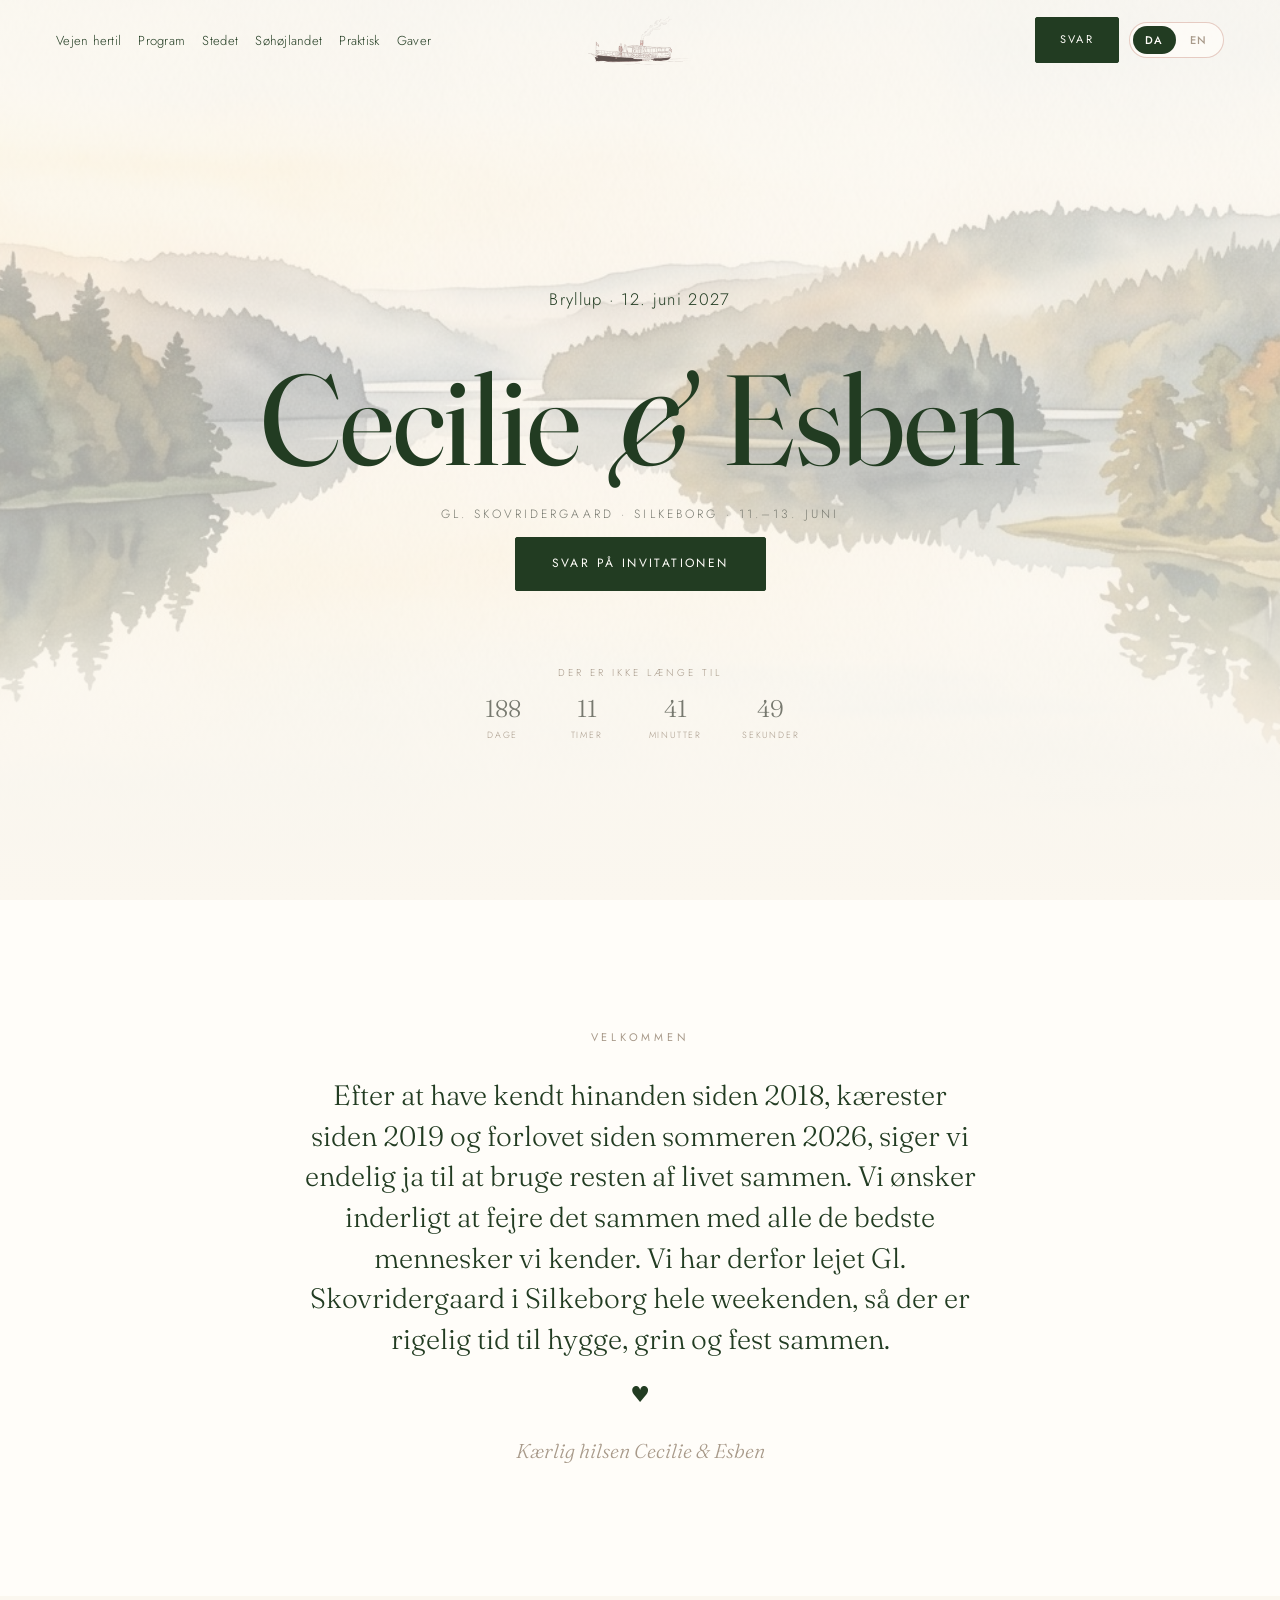
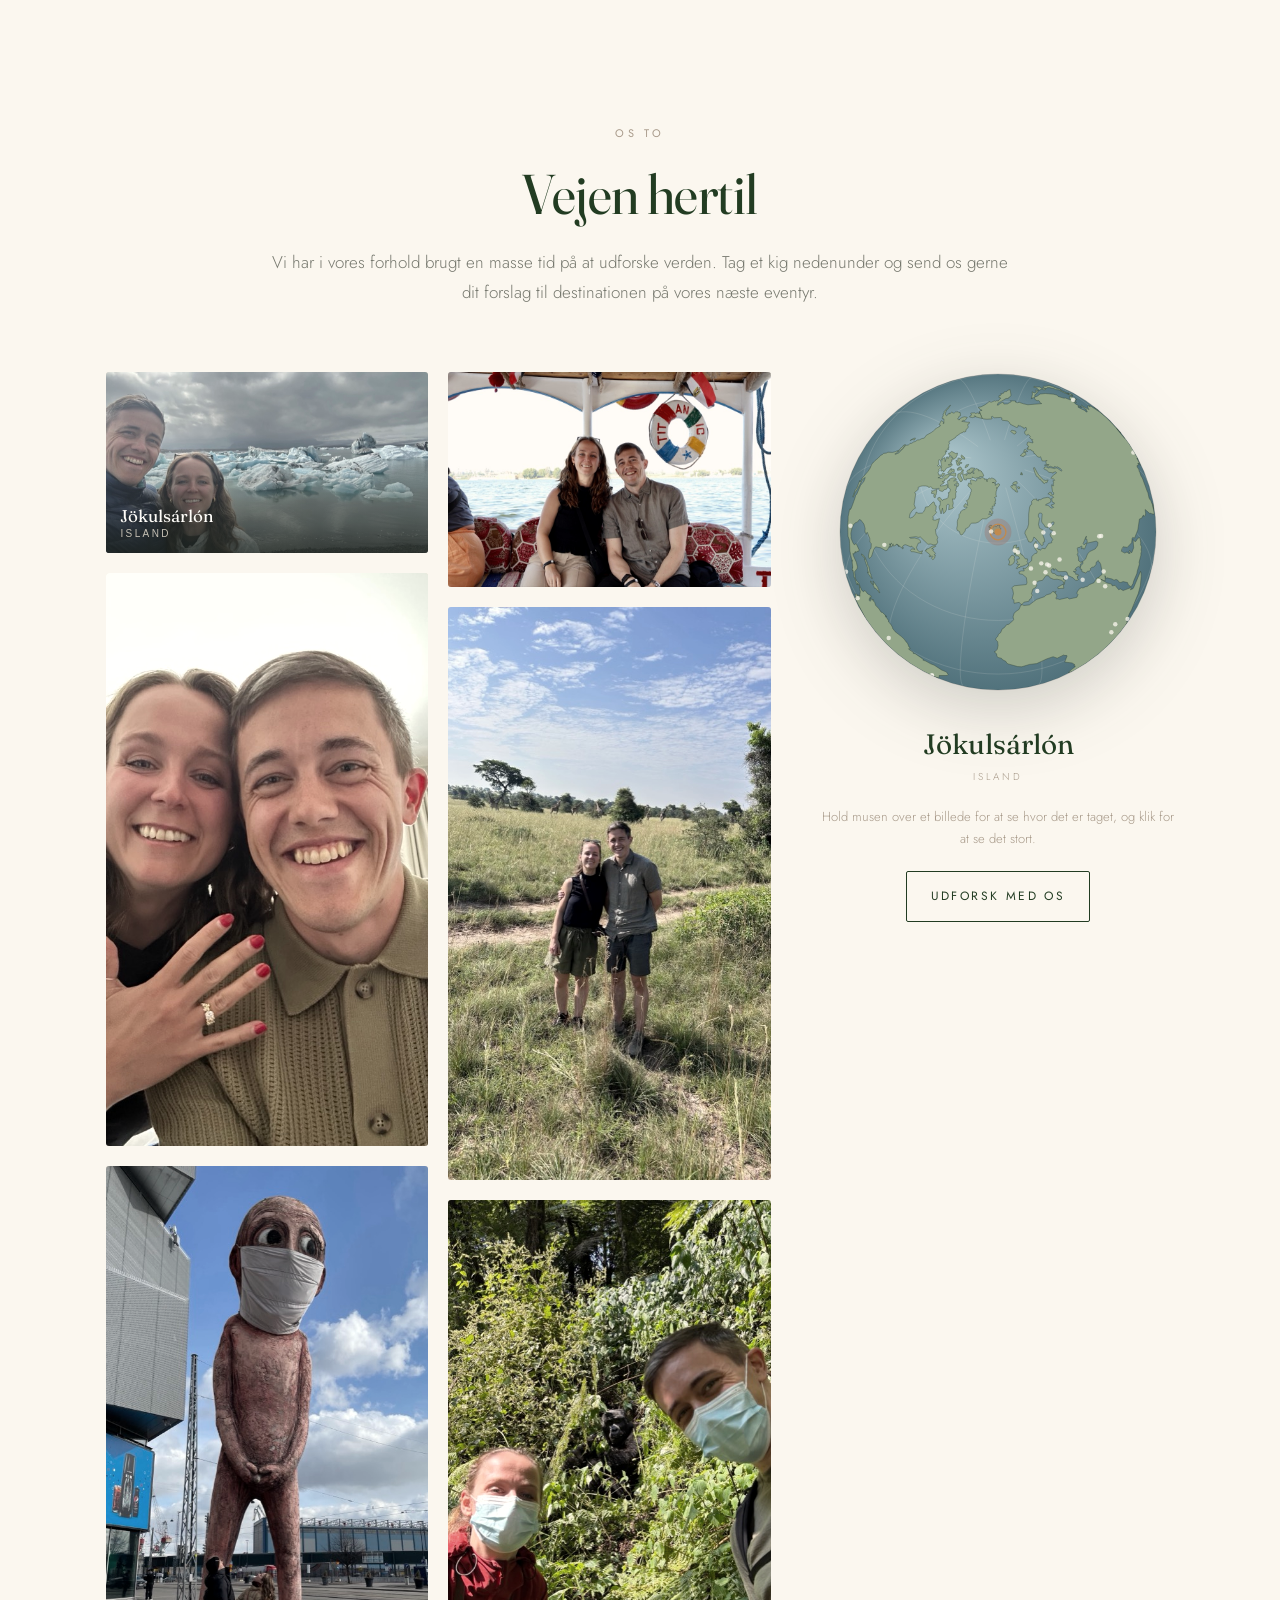
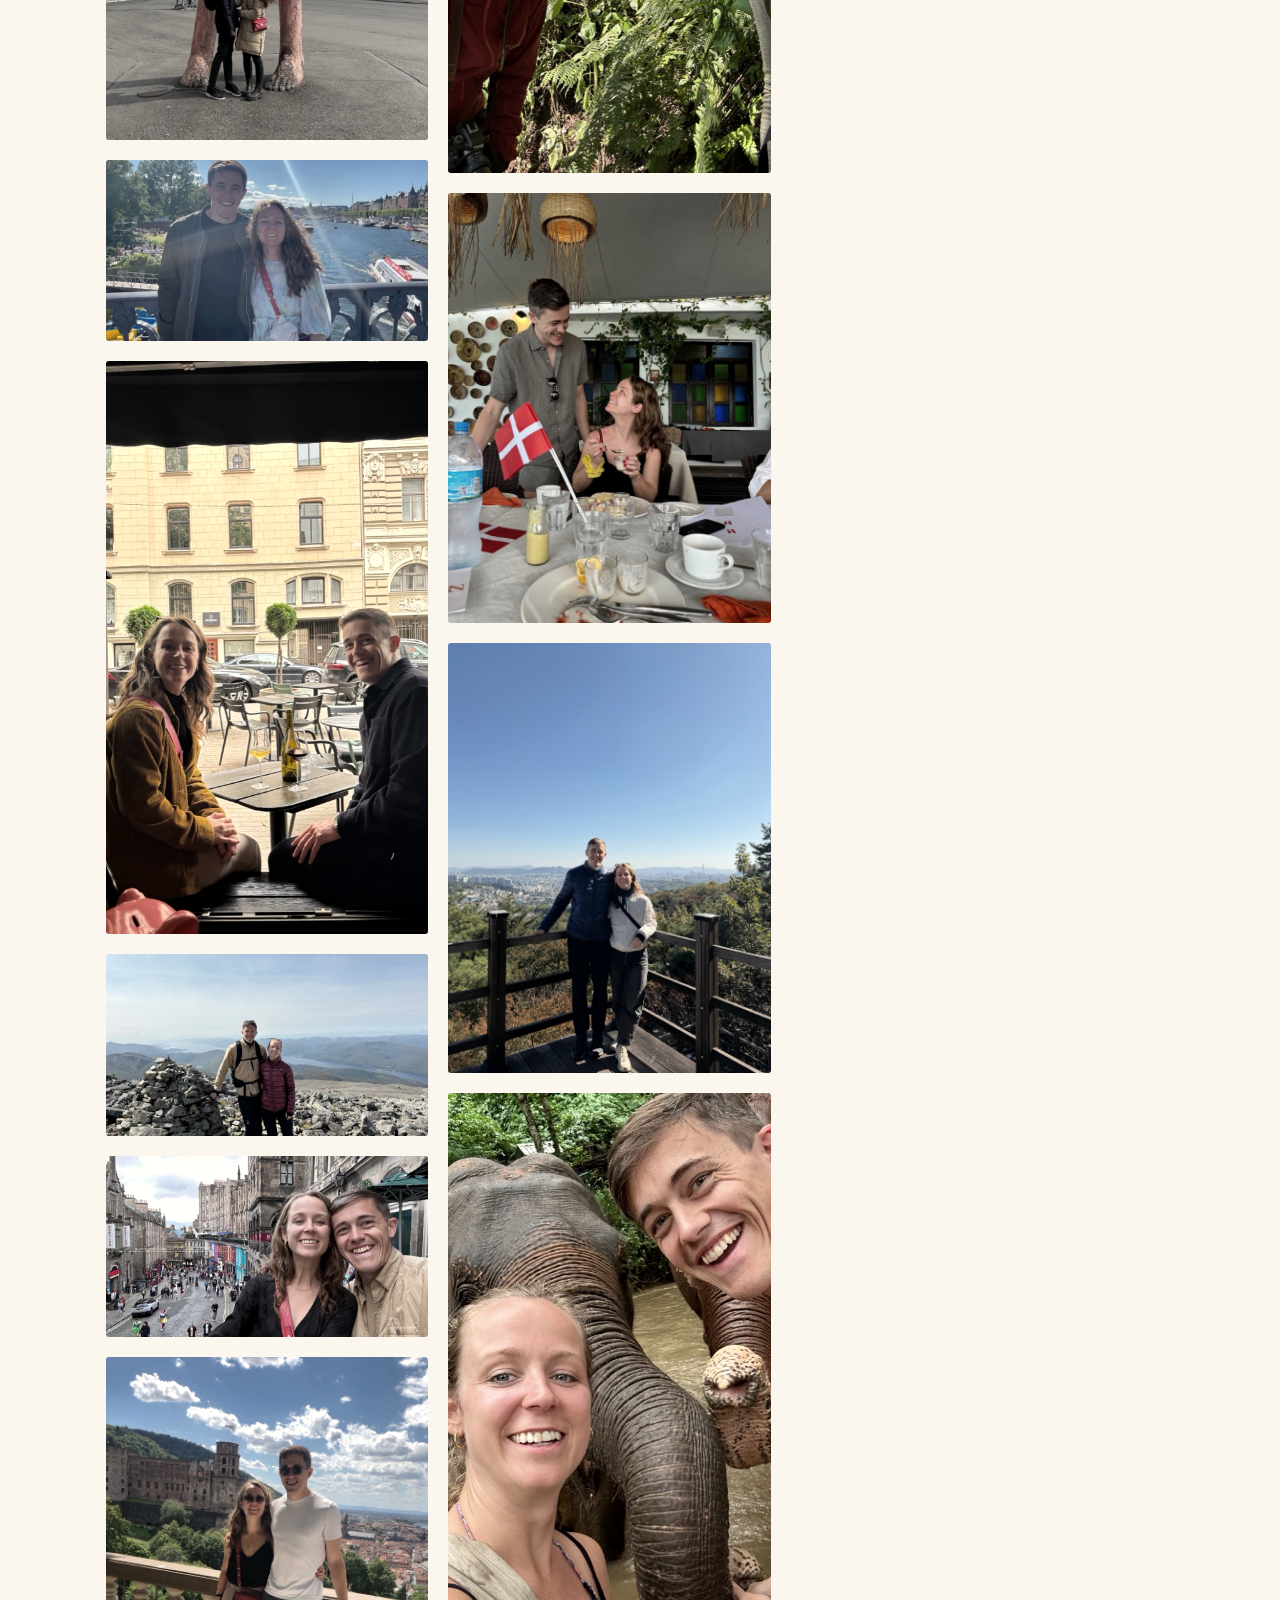
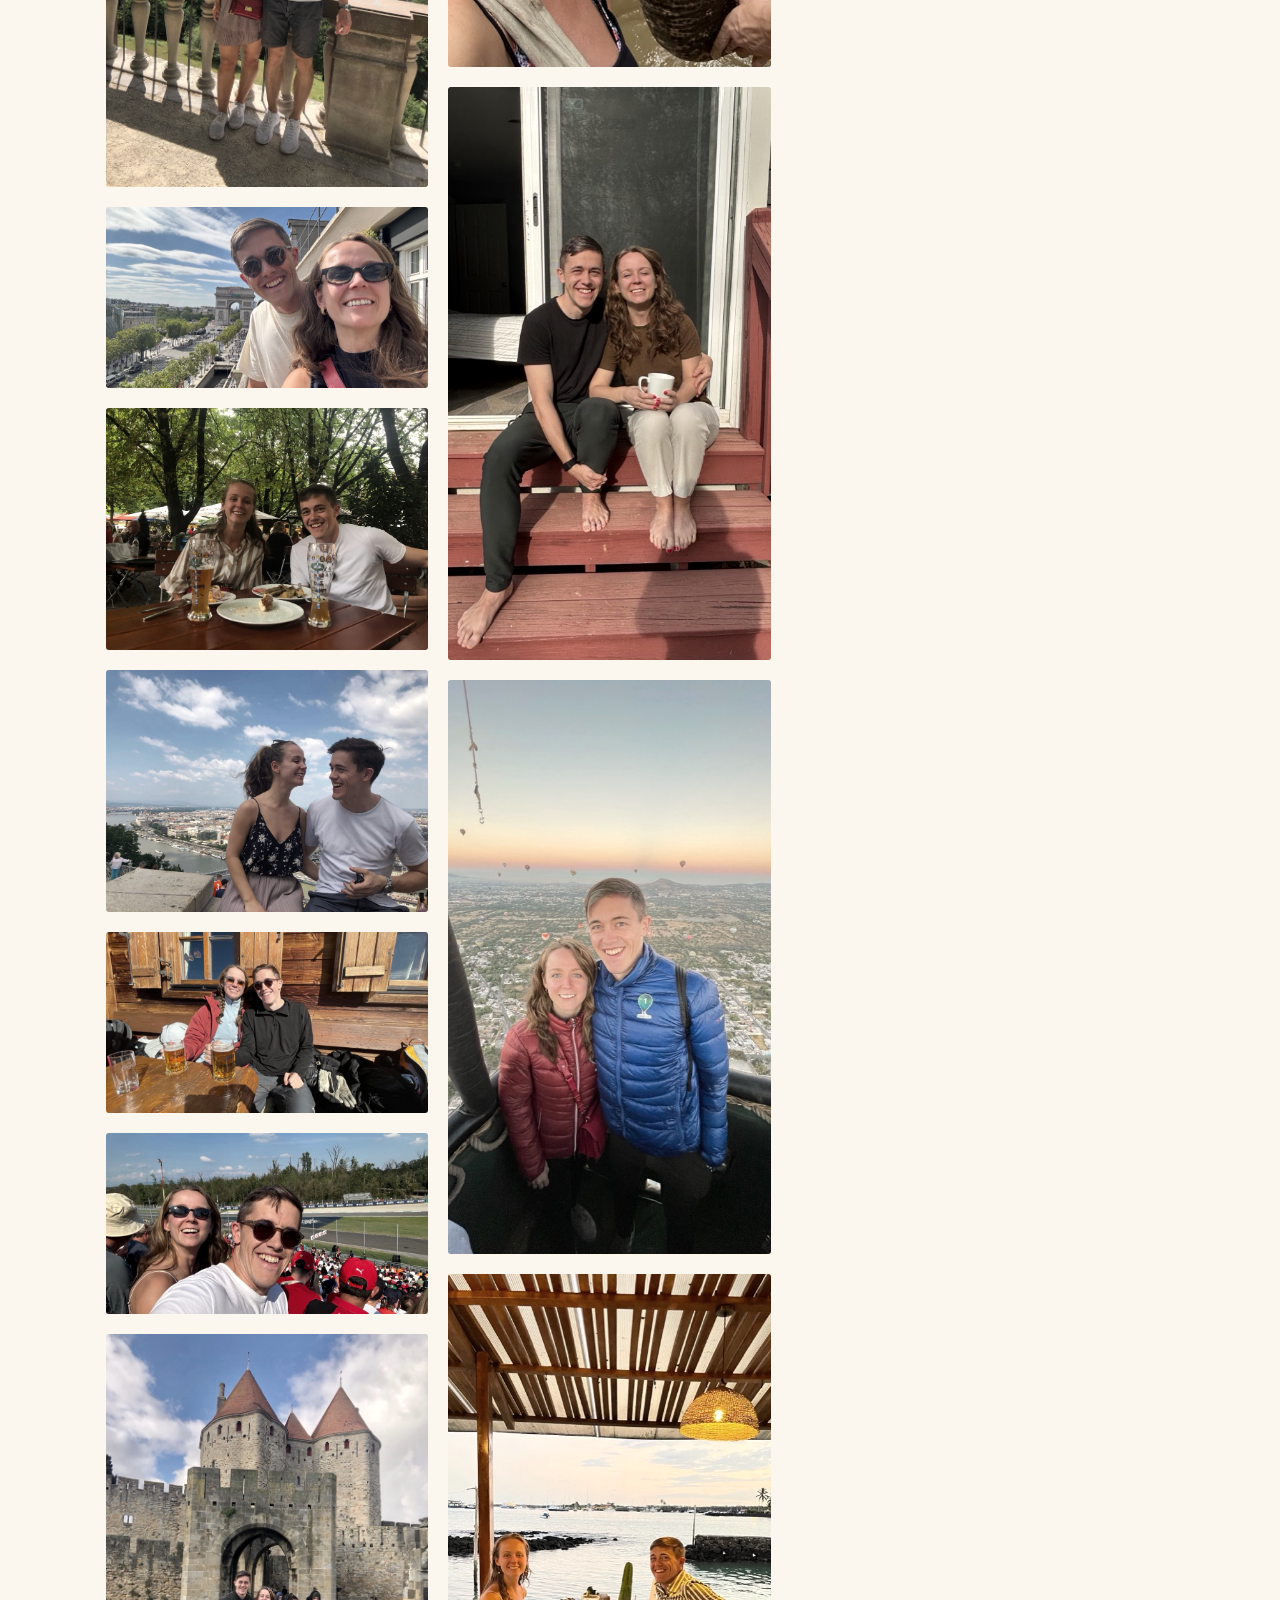
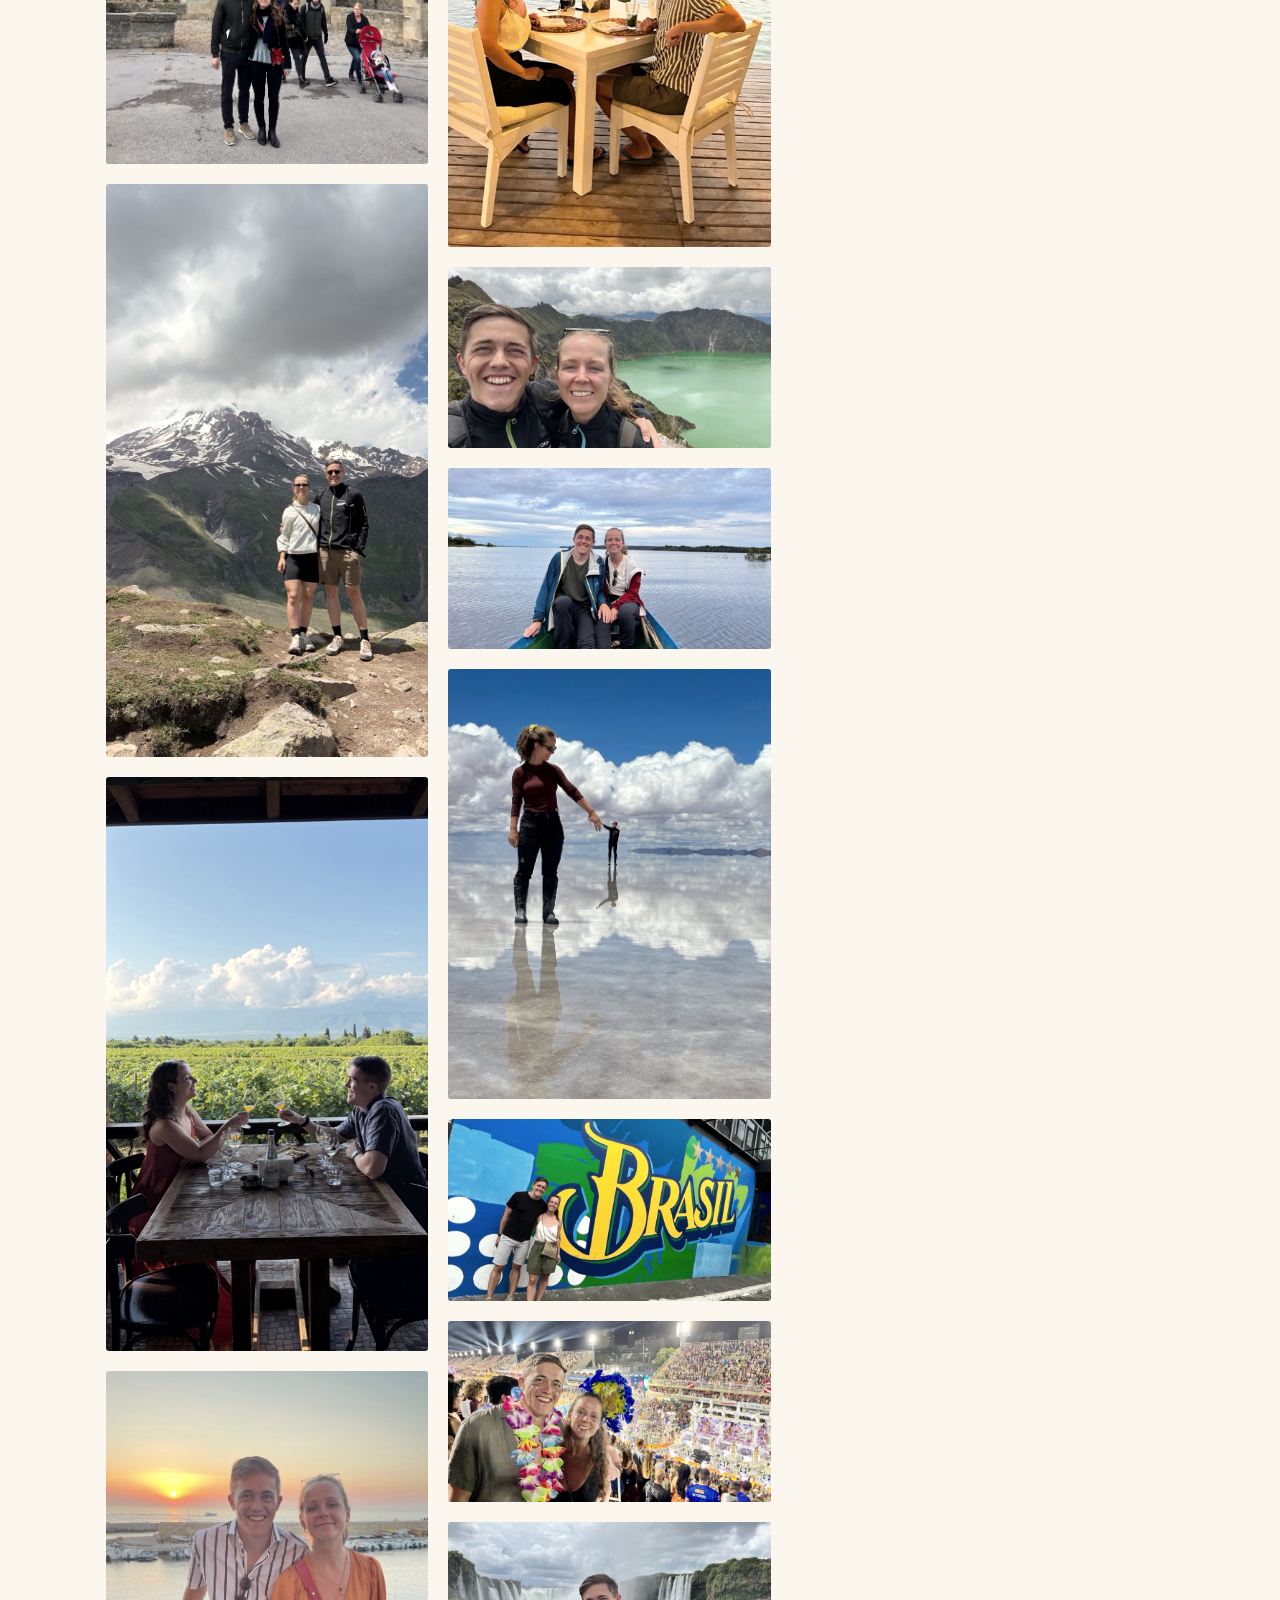
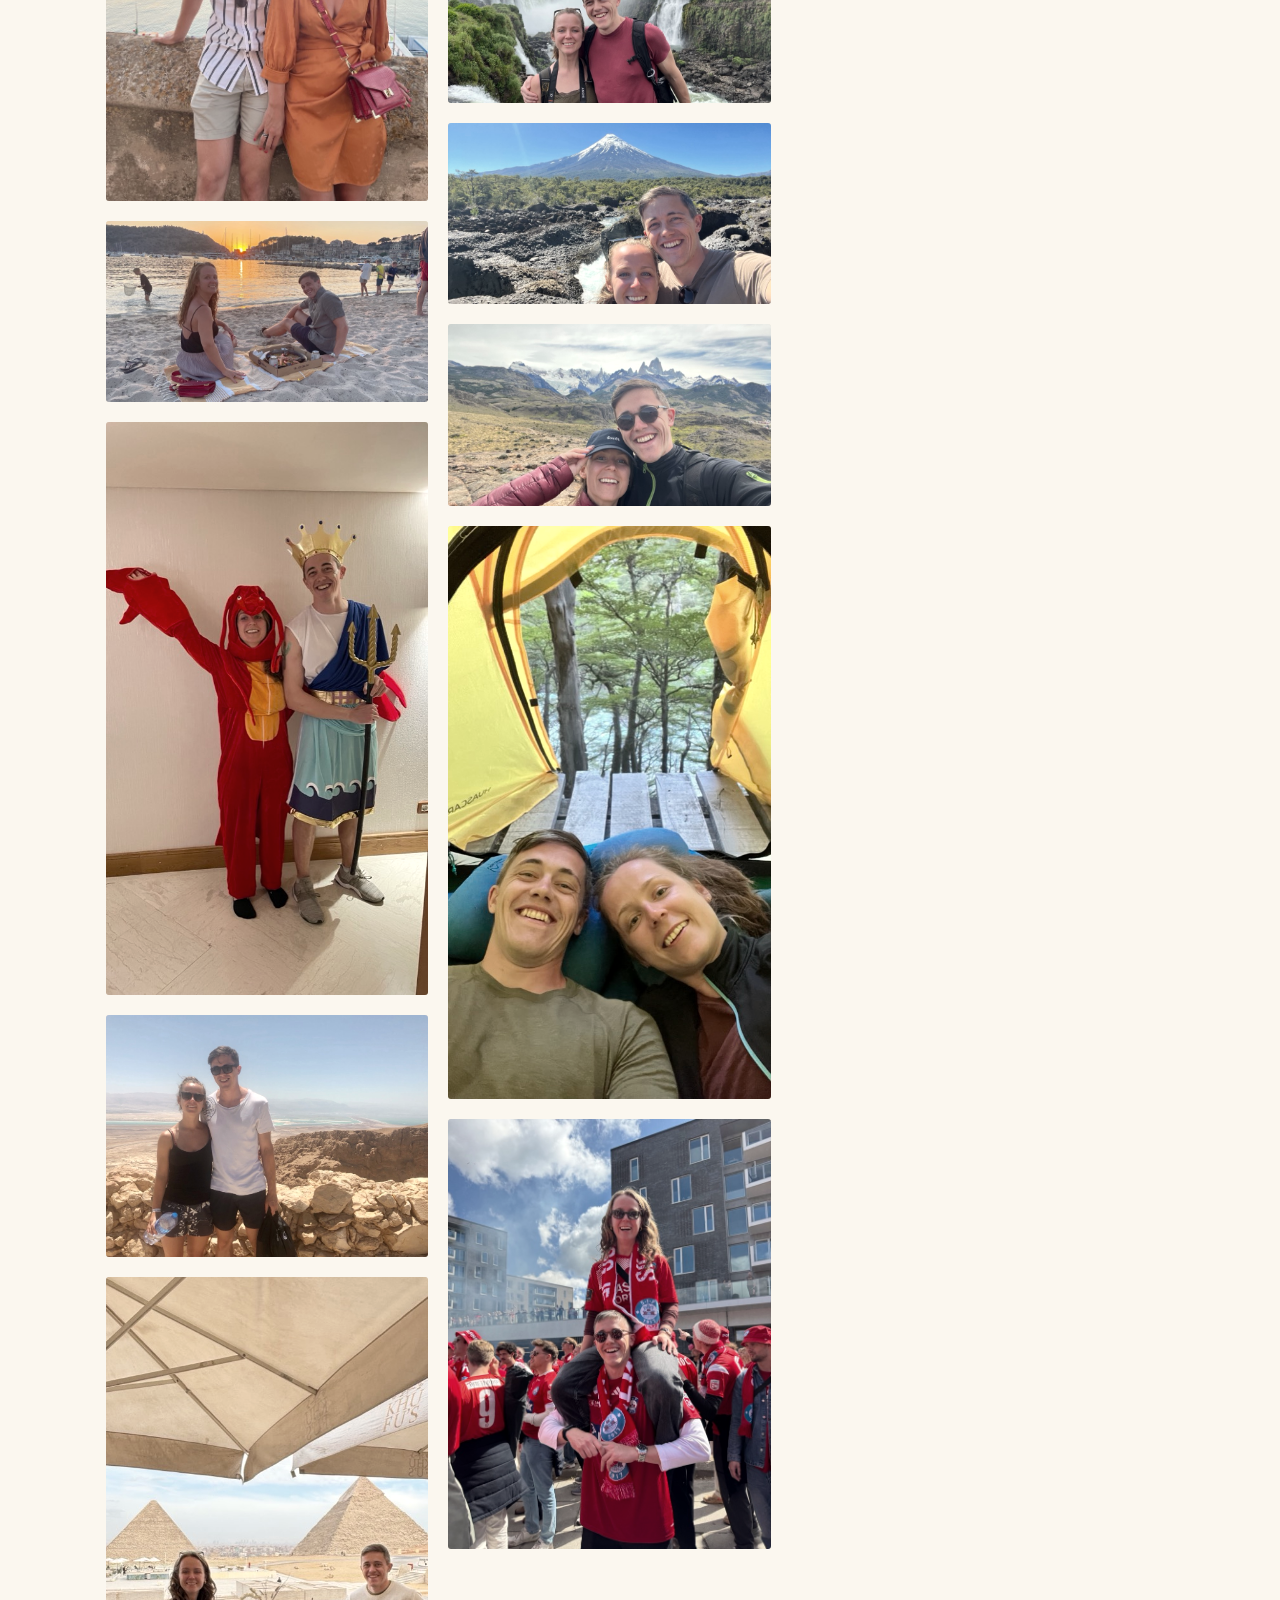
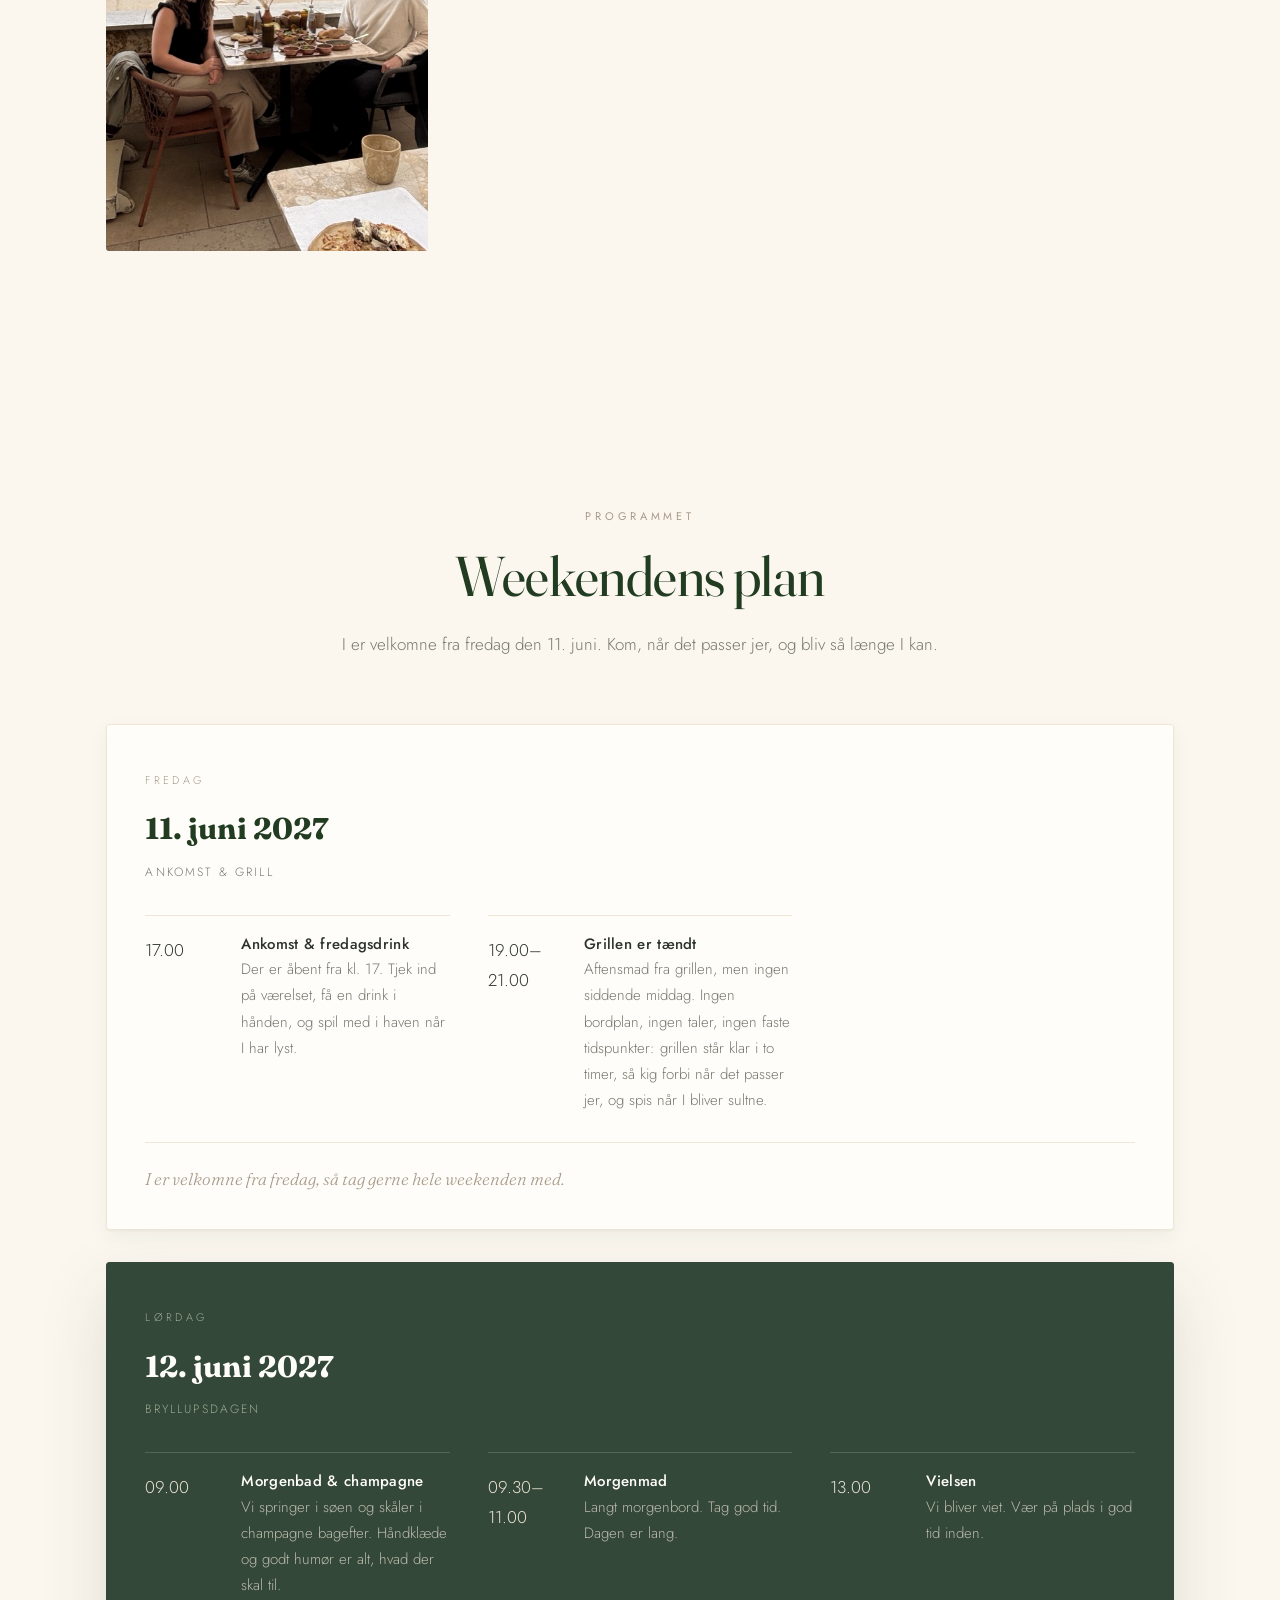
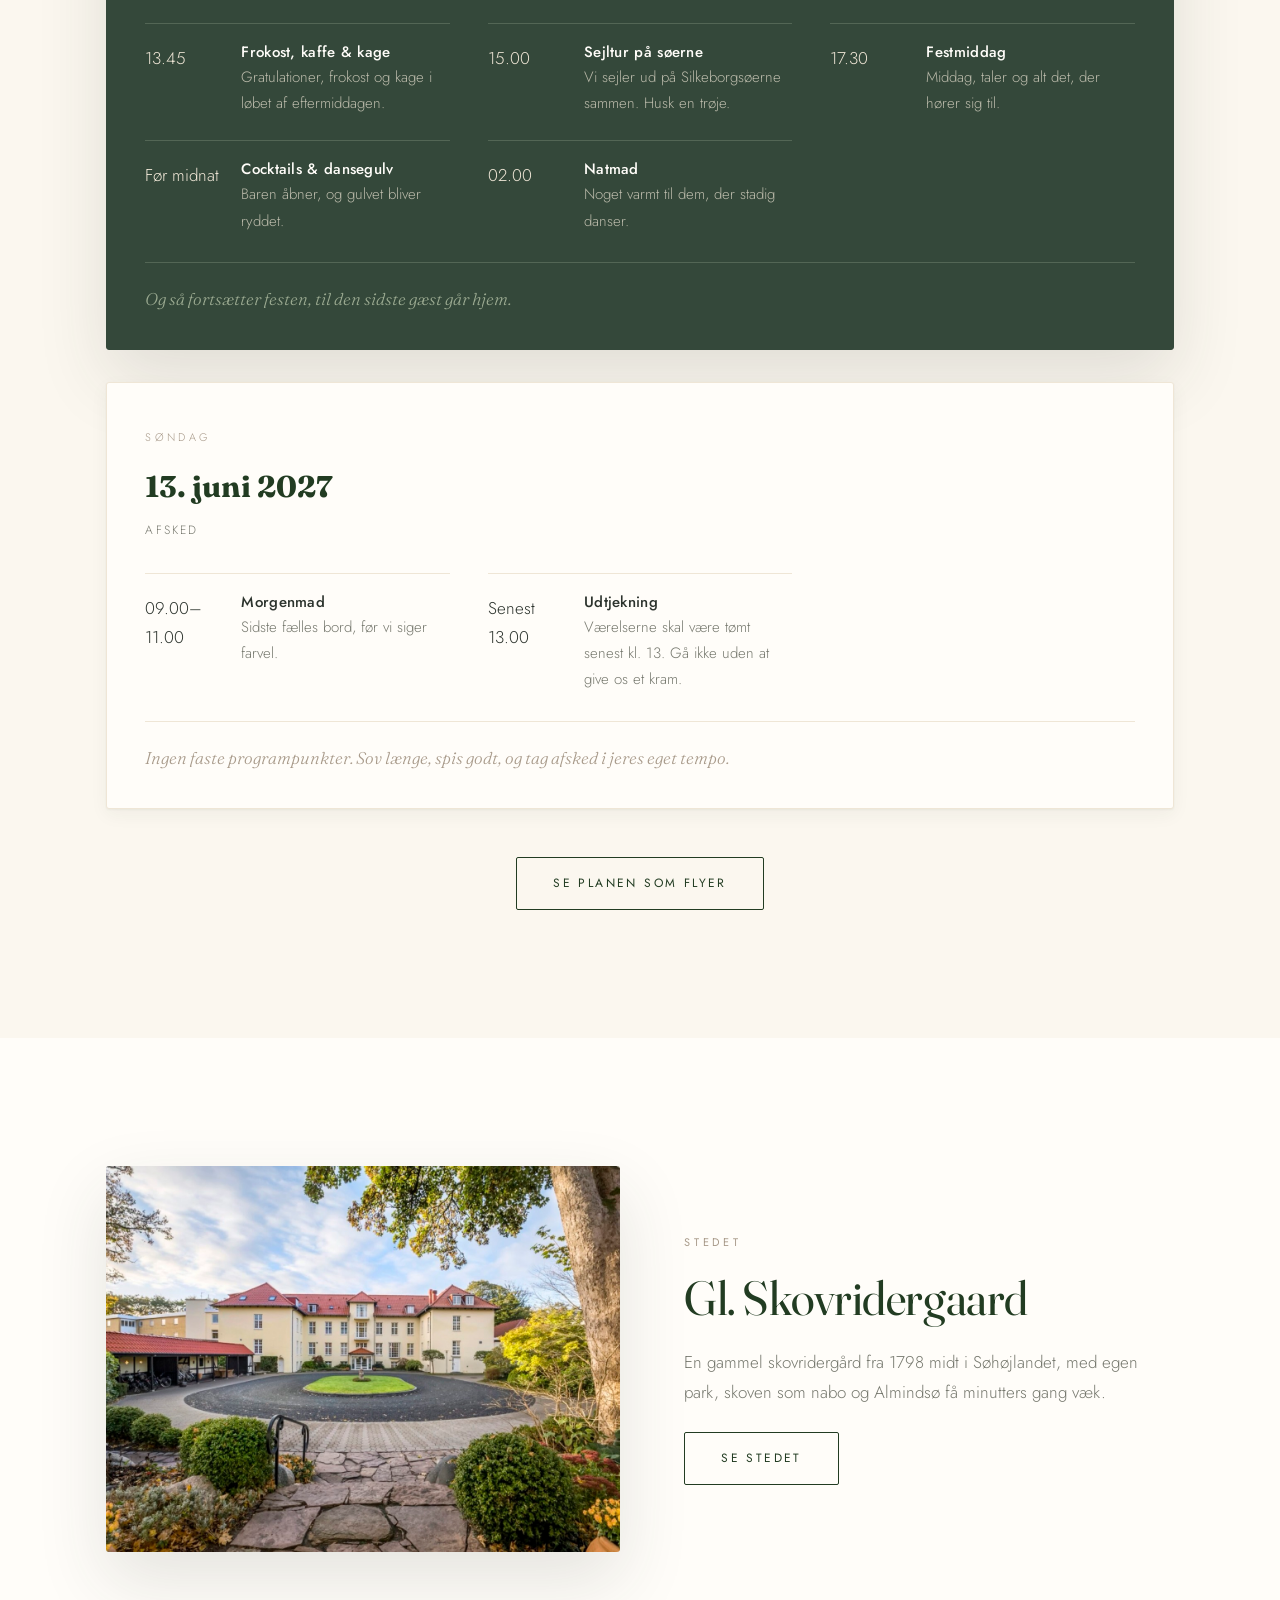
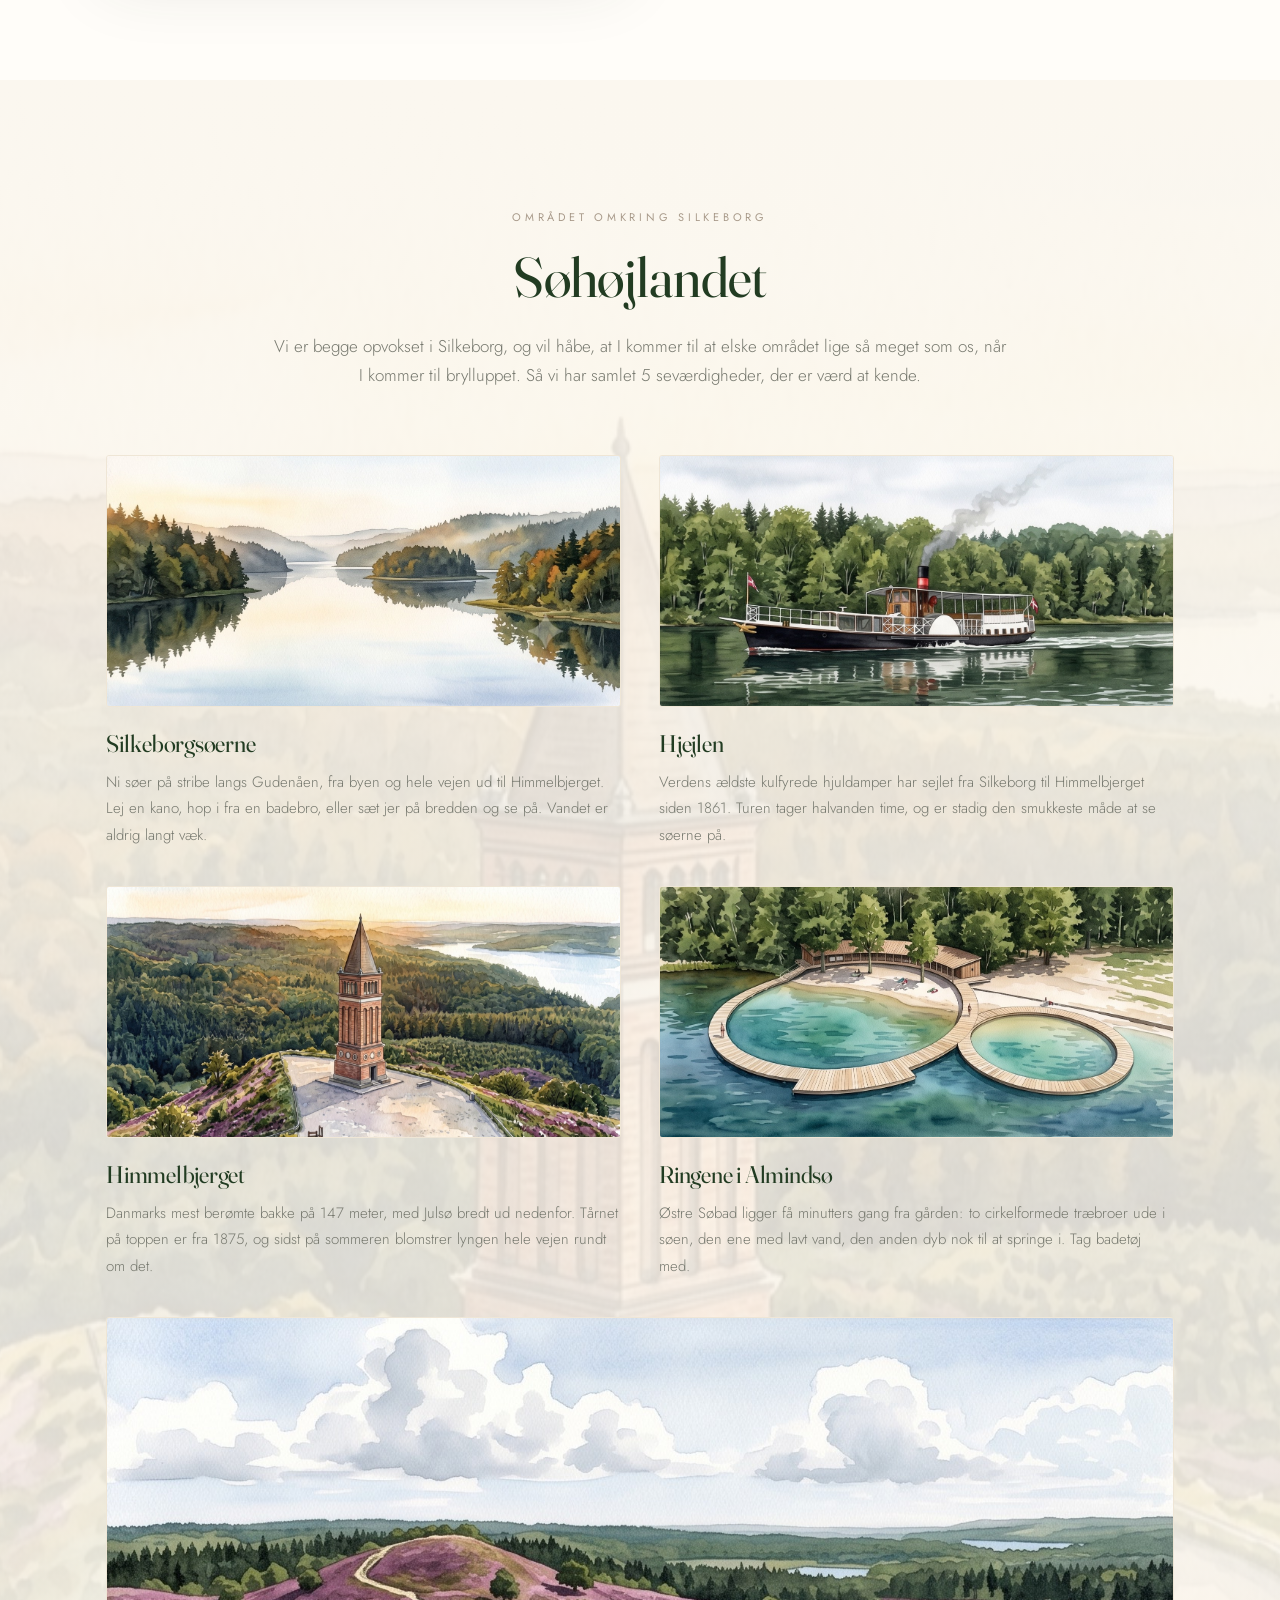
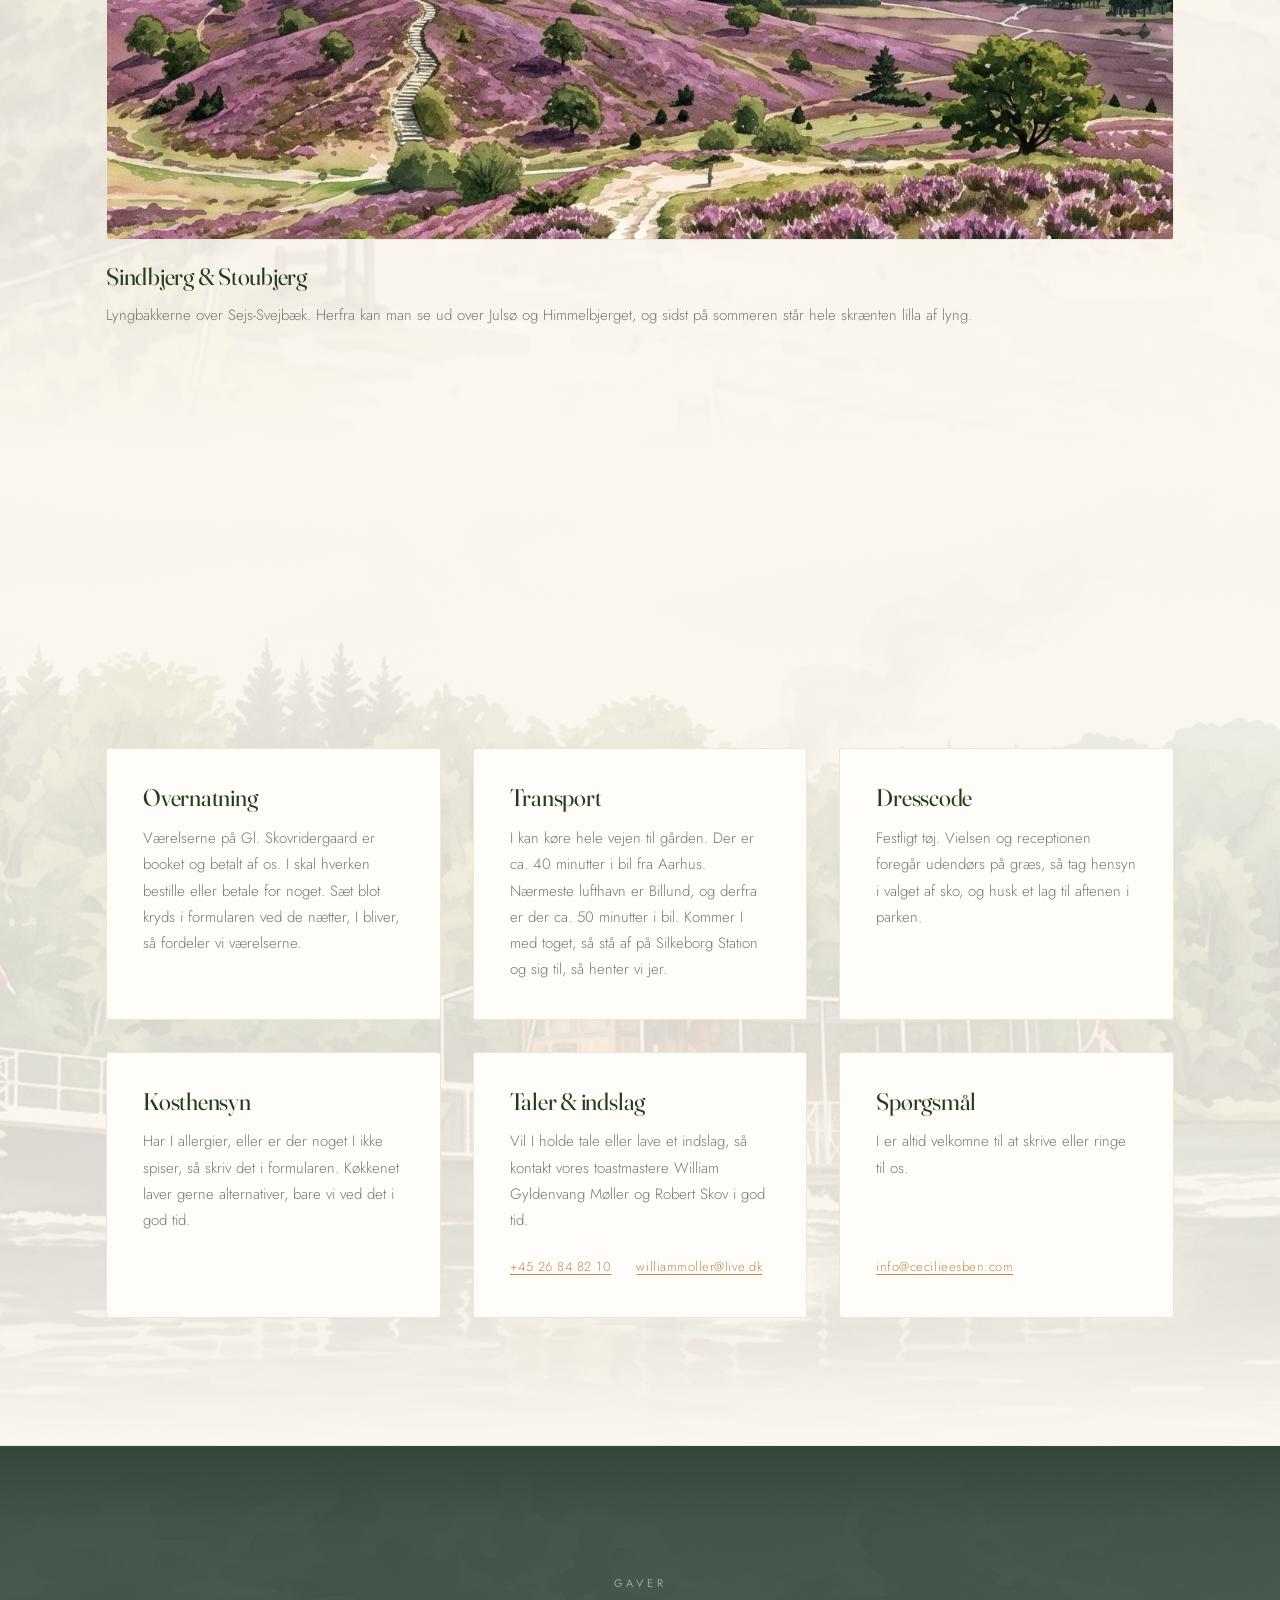
==== index.html @ cb3dcedf "Add RSVP and inbound mail, 28 more places, hunter green, copy updates The RSVP form now posts to a V" ====
<!DOCTYPE html>
<html lang="da">
  <head>
    <meta charset="utf-8" />
    <meta name="viewport" content="width=device-width, initial-scale=1" />
    <title>Cecilie &amp; Esben · 12. juni 2027</title>
    <meta name="description" content="" />
    <meta name="theme-color" content="#fbf7ef" />
    <link rel="icon" href="assets/img/monogram.svg" type="image/svg+xml" />

    <link rel="preconnect" href="https://fonts.googleapis.com" />
    <link rel="preconnect" href="https://fonts.gstatic.com" crossorigin />
    <link
      href="https://fonts.googleapis.com/css2?family=Fraunces:ital,opsz,wght@0,9..144,300..600;1,9..144,300..600&family=Jost:ital,wght@0,300;0,400;0,500;1,300&display=swap"
      rel="stylesheet"
    />
    <link rel="stylesheet" href="assets/css/style.css" />
  </head>

  <body data-title-key="meta.title" data-description-key="meta.description">
    <a class="skip-link" href="#main" data-i18n="nav.home">Forsiden</a>

    <header class="header" data-header>
      <div class="header__inner">
        <nav class="header__nav" aria-label="Hovedmenu" data-i18n-attr="aria-label:nav.label">
          <button
            class="nav-toggle"
            type="button"
            aria-expanded="false"
            aria-controls="nav-menu"
            aria-label="Åbn menu"
            data-i18n-attr="aria-label:nav.toggle"
            data-nav-toggle
          >
            <span></span>
          </button>
          <ul class="nav__list" id="nav-menu" data-nav-menu>
            <li><a href="#rejsen" data-i18n="nav.us">Vejen hertil</a></li>
            <li><a href="#program" data-i18n="nav.program">Program</a></li>
            <li><a href="#stedet" data-i18n="nav.venue">Stedet</a></li>
            <li><a href="#omkring" data-i18n="nav.around">Søhøjlandet</a></li>
            <li><a href="#praktisk" data-i18n="nav.practical">Praktisk</a></li>
            <li><a href="#gaver" data-i18n="nav.gifts">Gaver</a></li>
          </ul>
        </nav>

        <a class="monogram" href="index.html" aria-label="Cecilie &amp; Esben">
          <span class="mark mark--boat" aria-hidden="true"></span>
        </a>

        <div class="header__actions">
          <a class="btn header__rsvp" href="#svar" data-i18n="nav.rsvp">Svar</a>
          <div class="lang" role="group" aria-label="Skift sprog" data-i18n-attr="aria-label:lang.label">
            <button
              class="lang__btn"
              type="button"
              data-lang-btn="da"
              aria-pressed="true"
              title="Dansk"
              data-i18n-attr="title:lang.da"
            >
              DA
            </button>
            <button
              class="lang__btn"
              type="button"
              data-lang-btn="en"
              aria-pressed="false"
              title="Engelsk"
              data-i18n-attr="title:lang.en"
            >
              EN
            </button>
          </div>
        </div>
      </div>
    </header>

    <main id="main">
      <!-- Hero: the lakes watercolour washes the whole top of the page, so it
           is a CSS background here rather than an image in the flow. -->
      <section class="hero">
        <div class="hero__inner">
          <p class="hero__dateline" data-i18n="hero.dateline">Bryllup · 12. juni 2027</p>
          <h1 class="hero__names">
            Cecilie <span class="hero__amp">&amp;</span> Esben
          </h1>
          <p class="hero__venue" data-i18n="hero.venue">
            Gl. Skovridergaard · Silkeborg · 11.–13. juni
          </p>
          <p class="hero__cta">
            <a class="btn" href="#svar" data-i18n="hero.cta">Svar på invitationen</a>
          </p>

          <!-- Quietly under the call to action, not a section of its own. -->
          <div class="countdown" data-countdown aria-live="off">
            <p class="countdown__title" data-i18n="countdown.title">Der er ikke længe til</p>
            <div class="countdown__grid" data-countdown-grid>
              <div class="countdown__unit">
                <span class="countdown__value" data-countdown-value="days">00</span>
                <span class="countdown__label" data-i18n="countdown.days">dage</span>
              </div>
              <div class="countdown__unit">
                <span class="countdown__value" data-countdown-value="hours">00</span>
                <span class="countdown__label" data-i18n="countdown.hours">timer</span>
              </div>
              <div class="countdown__unit">
                <span class="countdown__value" data-countdown-value="minutes">00</span>
                <span class="countdown__label" data-i18n="countdown.minutes">minutter</span>
              </div>
              <div class="countdown__unit">
                <span class="countdown__value" data-countdown-value="seconds">00</span>
                <span class="countdown__label" data-i18n="countdown.seconds">sekunder</span>
              </div>
            </div>
            <p class="countdown__message" data-countdown-message hidden></p>
          </div>
        </div>
      </section>

      <!-- Statement -->
      <section class="section section--paper">
        <div class="wrap wrap--narrow statement" data-reveal>
          <span class="eyebrow" data-i18n="welcome.eyebrow">Velkommen</span>
          <p class="statement__body" data-i18n="welcome.body"></p>
          <!-- Closes the message. A heart, but the typographic one rather than
               the emoji, so it can be the site's green instead of emoji red. -->
          <p class="statement__heart" aria-hidden="true">&#9829;</p>
          <p class="statement__signature" data-i18n="welcome.signature"></p>
        </div>
      </section>

      <!-- The two of us -->
      <section class="section" id="rejsen">
        <div class="wrap">
          <div class="section-head" data-reveal>
            <span class="eyebrow" data-i18n="us.eyebrow">Os to</span>
            <h2 class="section-title" data-i18n="us.title">Vejen hertil</h2>
            <p class="section-intro" data-i18n="us.intro"></p>
          </div>

          <!--
            Forty photographs, forty places. Each button carries the
            coordinates the globe turns to — edit data-lat / data-lon here and
            the globe follows; the names themselves live in translations.js.
          -->
          <div class="travel" data-travel data-reveal>
            <ul class="travel__grid" data-gallery>
              <li>
                <button class="trip" type="button" data-trip="island"
                        data-lat="64.05" data-lon="-16.18">
                  <img class="photo" src="assets/img/par/grid/par-13.jpg" alt=""
                       data-i18n-attr="alt:travel.island.alt" fetchpriority="high" />
                  <span class="trip__label">
                    <span class="trip__place" data-i18n="travel.island.place">Jökulsárlón</span>
                    <span class="trip__country" data-i18n="travel.island.country">Island</span>
                  </span>
                </button>
              </li>
              <li>
                <button class="trip" type="button" data-trip="reykjavik"
                        data-lat="64.15" data-lon="-21.94">
                  <img class="photo" src="assets/img/par/grid/par-17.jpg" alt=""
                       data-i18n-attr="alt:travel.reykjavik.alt" />
                  <span class="trip__label">
                    <span class="trip__place" data-i18n="travel.reykjavik.place">Reykjavík</span>
                    <span class="trip__country" data-i18n="travel.reykjavik.country">Island</span>
                  </span>
                </button>
              </li>
              <li>
                <button class="trip" type="button" data-trip="helsinki"
                        data-lat="60.17" data-lon="24.94">
                  <img class="photo" src="assets/img/par/grid/par-41.jpg" alt=""
                       data-i18n-attr="alt:travel.helsinki.alt" />
                  <span class="trip__label">
                    <span class="trip__place" data-i18n="travel.helsinki.place">Helsinki</span>
                    <span class="trip__country" data-i18n="travel.helsinki.country">Finland</span>
                  </span>
                </button>
              </li>
              <li>
                <button class="trip" type="button" data-trip="stockholm"
                        data-lat="59.33" data-lon="18.08">
                  <img class="photo" src="assets/img/par/grid/par-26.jpg" alt=""
                       data-i18n-attr="alt:travel.stockholm.alt" />
                  <span class="trip__label">
                    <span class="trip__place" data-i18n="travel.stockholm.place">Stockholm</span>
                    <span class="trip__country" data-i18n="travel.stockholm.country">Sverige</span>
                  </span>
                </button>
              </li>
              <li>
                <button class="trip" type="button" data-trip="riga"
                        data-lat="56.95" data-lon="24.11">
                  <img class="photo" src="assets/img/par/grid/par-18.jpg" alt=""
                       data-i18n-attr="alt:travel.riga.alt" />
                  <span class="trip__label">
                    <span class="trip__place" data-i18n="travel.riga.place">Riga</span>
                    <span class="trip__country" data-i18n="travel.riga.country">Letland</span>
                  </span>
                </button>
              </li>
              <li>
                <button class="trip" type="button" data-trip="bennevis"
                        data-lat="56.8" data-lon="-5">
                  <img class="photo" src="assets/img/par/grid/par-31.jpg" alt=""
                       data-i18n-attr="alt:travel.bennevis.alt" loading="lazy" />
                  <span class="trip__label">
                    <span class="trip__place" data-i18n="travel.bennevis.place">Ben Nevis</span>
                    <span class="trip__country" data-i18n="travel.bennevis.country">Skotland</span>
                  </span>
                </button>
              </li>
              <li>
                <button class="trip" type="button" data-trip="edinburgh"
                        data-lat="55.95" data-lon="-3.19">
                  <img class="photo" src="assets/img/par/grid/par-16.jpg" alt=""
                       data-i18n-attr="alt:travel.edinburgh.alt" loading="lazy" />
                  <span class="trip__label">
                    <span class="trip__place" data-i18n="travel.edinburgh.place">Edinburgh</span>
                    <span class="trip__country" data-i18n="travel.edinburgh.country">Skotland</span>
                  </span>
                </button>
              </li>
              <li>
                <button class="trip" type="button" data-trip="heidelberg"
                        data-lat="49.41" data-lon="8.71">
                  <img class="photo" src="assets/img/par/grid/par-30.jpg" alt=""
                       data-i18n-attr="alt:travel.heidelberg.alt" loading="lazy" />
                  <span class="trip__label">
                    <span class="trip__place" data-i18n="travel.heidelberg.place">Heidelberg</span>
                    <span class="trip__country" data-i18n="travel.heidelberg.country">Tyskland</span>
                  </span>
                </button>
              </li>
              <li>
                <button class="trip" type="button" data-trip="paris"
                        data-lat="48.87" data-lon="2.3">
                  <img class="photo" src="assets/img/par/grid/par-32.jpg" alt=""
                       data-i18n-attr="alt:travel.paris.alt" loading="lazy" />
                  <span class="trip__label">
                    <span class="trip__place" data-i18n="travel.paris.place">Paris</span>
                    <span class="trip__country" data-i18n="travel.paris.country">Frankrig</span>
                  </span>
                </button>
              </li>
              <li>
                <button class="trip" type="button" data-trip="munchen"
                        data-lat="48.14" data-lon="11.58">
                  <img class="photo" src="assets/img/par/grid/par-40.jpg" alt=""
                       data-i18n-attr="alt:travel.munchen.alt" loading="lazy" />
                  <span class="trip__label">
                    <span class="trip__place" data-i18n="travel.munchen.place">München</span>
                    <span class="trip__country" data-i18n="travel.munchen.country">Tyskland</span>
                  </span>
                </button>
              </li>
              <li>
                <button class="trip" type="button" data-trip="budapest"
                        data-lat="47.49" data-lon="19.04">
                  <img class="photo" src="assets/img/par/grid/par-07.jpg" alt=""
                       data-i18n-attr="alt:travel.budapest.alt" loading="lazy" />
                  <span class="trip__label">
                    <span class="trip__place" data-i18n="travel.budapest.place">Budapest</span>
                    <span class="trip__country" data-i18n="travel.budapest.country">Ungarn</span>
                  </span>
                </button>
              </li>
              <li>
                <button class="trip" type="button" data-trip="kitzbuhel"
                        data-lat="47.45" data-lon="12.39">
                  <img class="photo" src="assets/img/par/grid/par-02.jpg" alt=""
                       data-i18n-attr="alt:travel.kitzbuhel.alt" loading="lazy" />
                  <span class="trip__label">
                    <span class="trip__place" data-i18n="travel.kitzbuhel.place">Kitzbühel</span>
                    <span class="trip__country" data-i18n="travel.kitzbuhel.country">Østrig</span>
                  </span>
                </button>
              </li>
              <li>
                <button class="trip" type="button" data-trip="monza"
                        data-lat="45.62" data-lon="9.28">
                  <img class="photo" src="assets/img/par/grid/par-05.jpg" alt=""
                       data-i18n-attr="alt:travel.monza.alt" loading="lazy" />
                  <span class="trip__label">
                    <span class="trip__place" data-i18n="travel.monza.place">Monza</span>
                    <span class="trip__country" data-i18n="travel.monza.country">Italien</span>
                  </span>
                </button>
              </li>
              <li>
                <button class="trip" type="button" data-trip="carcassonne"
                        data-lat="43.21" data-lon="2.36">
                  <img class="photo" src="assets/img/par/grid/par-29.jpg" alt=""
                       data-i18n-attr="alt:travel.carcassonne.alt" loading="lazy" />
                  <span class="trip__label">
                    <span class="trip__place" data-i18n="travel.carcassonne.place">Carcassonne</span>
                    <span class="trip__country" data-i18n="travel.carcassonne.country">Frankrig</span>
                  </span>
                </button>
              </li>
              <li>
                <button class="trip" type="button" data-trip="kazbek"
                        data-lat="42.7" data-lon="44.52">
                  <img class="photo" src="assets/img/par/grid/par-37.jpg" alt=""
                       data-i18n-attr="alt:travel.kazbek.alt" loading="lazy" />
                  <span class="trip__label">
                    <span class="trip__place" data-i18n="travel.kazbek.place">Kazbek</span>
                    <span class="trip__country" data-i18n="travel.kazbek.country">Georgien</span>
                  </span>
                </button>
              </li>
              <li>
                <button class="trip" type="button" data-trip="mosmieri"
                        data-lat="42.03" data-lon="45.35">
                  <img class="photo" src="assets/img/par/grid/par-36.jpg" alt=""
                       data-i18n-attr="alt:travel.mosmieri.alt" loading="lazy" />
                  <span class="trip__label">
                    <span class="trip__place" data-i18n="travel.mosmieri.place">Kakheti</span>
                    <span class="trip__country" data-i18n="travel.mosmieri.country">Georgien</span>
                  </span>
                </button>
              </li>
              <li>
                <button class="trip" type="button" data-trip="gallipoli"
                        data-lat="40.06" data-lon="17.98">
                  <img class="photo" src="assets/img/par/grid/par-15.jpg" alt=""
                       data-i18n-attr="alt:travel.gallipoli.alt" loading="lazy" />
                  <span class="trip__label">
                    <span class="trip__place" data-i18n="travel.gallipoli.place">Gallipoli</span>
                    <span class="trip__country" data-i18n="travel.gallipoli.country">Italien</span>
                  </span>
                </button>
              </li>
              <li>
                <button class="trip" type="button" data-trip="soller"
                        data-lat="39.8" data-lon="2.69">
                  <img class="photo" src="assets/img/par/grid/par-39.jpg" alt=""
                       data-i18n-attr="alt:travel.soller.alt" loading="lazy" />
                  <span class="trip__label">
                    <span class="trip__place" data-i18n="travel.soller.place">Port de Sóller</span>
                    <span class="trip__country" data-i18n="travel.soller.country">Spanien</span>
                  </span>
                </button>
              </li>
              <li>
                <button class="trip" type="button" data-trip="crete"
                        data-lat="35.24" data-lon="24.81">
                  <img class="photo" src="assets/img/par/grid/par-25.jpg" alt=""
                       data-i18n-attr="alt:travel.crete.alt" loading="lazy" />
                  <span class="trip__label">
                    <span class="trip__place" data-i18n="travel.crete.place">Kreta</span>
                    <span class="trip__country" data-i18n="travel.crete.country">Grækenland</span>
                  </span>
                </button>
              </li>
              <li>
                <button class="trip" type="button" data-trip="metsada"
                        data-lat="31.32" data-lon="35.35">
                  <img class="photo" src="assets/img/par/grid/par-42.jpg" alt=""
                       data-i18n-attr="alt:travel.metsada.alt" loading="lazy" />
                  <span class="trip__label">
                    <span class="trip__place" data-i18n="travel.metsada.place">Masada</span>
                    <span class="trip__country" data-i18n="travel.metsada.country">Israel</span>
                  </span>
                </button>
              </li>
              <li>
                <button class="trip" type="button" data-trip="giza"
                        data-lat="29.98" data-lon="31.13">
                  <img class="photo" src="assets/img/par/grid/par-19.jpg" alt=""
                       data-i18n-attr="alt:travel.giza.alt" loading="lazy" />
                  <span class="trip__label">
                    <span class="trip__place" data-i18n="travel.giza.place">Giza</span>
                    <span class="trip__country" data-i18n="travel.giza.country">Egypten</span>
                  </span>
                </button>
              </li>
              <li>
                <button class="trip" type="button" data-trip="luxor"
                        data-lat="25.69" data-lon="32.64">
                  <img class="photo" src="assets/img/par/grid/par-38.jpg" alt=""
                       data-i18n-attr="alt:travel.luxor.alt" loading="lazy" />
                  <span class="trip__label">
                    <span class="trip__place" data-i18n="travel.luxor.place">Luxor</span>
                    <span class="trip__country" data-i18n="travel.luxor.country">Egypten</span>
                  </span>
                </button>
              </li>
              <li>
                <button class="trip" type="button" data-trip="uganda"
                        data-lat="2.25" data-lon="31.8">
                  <img class="photo" src="assets/img/par/grid/par-11.jpg" alt=""
                       data-i18n-attr="alt:travel.uganda.alt" loading="lazy" />
                  <span class="trip__label">
                    <span class="trip__place" data-i18n="travel.uganda.place">Murchison Falls</span>
                    <span class="trip__country" data-i18n="travel.uganda.country">Uganda</span>
                  </span>
                </button>
              </li>
              <li>
                <button class="trip" type="button" data-trip="bwindi"
                        data-lat="-1.05" data-lon="29.68">
                  <img class="photo" src="assets/img/par/grid/par-33.jpg" alt=""
                       data-i18n-attr="alt:travel.bwindi.alt" loading="lazy" />
                  <span class="trip__label">
                    <span class="trip__place" data-i18n="travel.bwindi.place">Bwindi</span>
                    <span class="trip__country" data-i18n="travel.bwindi.country">Uganda</span>
                  </span>
                </button>
              </li>
              <li>
                <button class="trip" type="button" data-trip="zanzibar"
                        data-lat="-5.73" data-lon="39.3">
                  <img class="photo" src="assets/img/par/grid/par-01.jpg" alt=""
                       data-i18n-attr="alt:travel.zanzibar.alt" loading="lazy" />
                  <span class="trip__label">
                    <span class="trip__place" data-i18n="travel.zanzibar.place">Nungwi</span>
                    <span class="trip__country" data-i18n="travel.zanzibar.country">Zanzibar</span>
                  </span>
                </button>
              </li>
              <li>
                <button class="trip" type="button" data-trip="seoul"
                        data-lat="37.55" data-lon="126.99">
                  <img class="photo" src="assets/img/par/grid/par-35.jpg" alt=""
                       data-i18n-attr="alt:travel.seoul.alt" loading="lazy" />
                  <span class="trip__label">
                    <span class="trip__place" data-i18n="travel.seoul.place">Seoul</span>
                    <span class="trip__country" data-i18n="travel.seoul.country">Sydkorea</span>
                  </span>
                </button>
              </li>
              <li>
                <button class="trip" type="button" data-trip="thailand"
                        data-lat="18.79" data-lon="98.98">
                  <img class="photo" src="assets/img/par/grid/par-04.jpg" alt=""
                       data-i18n-attr="alt:travel.thailand.alt" loading="lazy" />
                  <span class="trip__label">
                    <span class="trip__place" data-i18n="travel.thailand.place">Chiang Mai</span>
                    <span class="trip__country" data-i18n="travel.thailand.country">Thailand</span>
                  </span>
                </button>
              </li>
              <li>
                <button class="trip" type="button" data-trip="raleigh"
                        data-lat="35.78" data-lon="-78.64">
                  <img class="photo" src="assets/img/par/grid/par-34.jpg" alt=""
                       data-i18n-attr="alt:travel.raleigh.alt" loading="lazy" />
                  <span class="trip__label">
                    <span class="trip__place" data-i18n="travel.raleigh.place">Raleigh</span>
                    <span class="trip__country" data-i18n="travel.raleigh.country">USA</span>
                  </span>
                </button>
              </li>
              <li>
                <button class="trip" type="button" data-trip="teotihuacan"
                        data-lat="19.69" data-lon="-98.83">
                  <img class="photo" src="assets/img/par/grid/par-03.jpg" alt=""
                       data-i18n-attr="alt:travel.teotihuacan.alt" loading="lazy" />
                  <span class="trip__label">
                    <span class="trip__place" data-i18n="travel.teotihuacan.place">Teotihuacán</span>
                    <span class="trip__country" data-i18n="travel.teotihuacan.country">Mexico</span>
                  </span>
                </button>
              </li>
              <li>
                <button class="trip" type="button" data-trip="galapagos"
                        data-lat="-0.74" data-lon="-90.31">
                  <img class="photo" src="assets/img/par/grid/par-12.jpg" alt=""
                       data-i18n-attr="alt:travel.galapagos.alt" loading="lazy" />
                  <span class="trip__label">
                    <span class="trip__place" data-i18n="travel.galapagos.place">Galápagos</span>
                    <span class="trip__country" data-i18n="travel.galapagos.country">Ecuador</span>
                  </span>
                </button>
              </li>
              <li>
                <button class="trip" type="button" data-trip="quilotoa"
                        data-lat="-0.86" data-lon="-78.9">
                  <img class="photo" src="assets/img/par/grid/par-20.jpg" alt=""
                       data-i18n-attr="alt:travel.quilotoa.alt" loading="lazy" />
                  <span class="trip__label">
                    <span class="trip__place" data-i18n="travel.quilotoa.place">Quilotoa</span>
                    <span class="trip__country" data-i18n="travel.quilotoa.country">Ecuador</span>
                  </span>
                </button>
              </li>
              <li>
                <button class="trip" type="button" data-trip="amazonas"
                        data-lat="-3.1" data-lon="-60.03">
                  <img class="photo" src="assets/img/par/grid/par-21.jpg" alt=""
                       data-i18n-attr="alt:travel.amazonas.alt" loading="lazy" />
                  <span class="trip__label">
                    <span class="trip__place" data-i18n="travel.amazonas.place">Amazonfloden</span>
                    <span class="trip__country" data-i18n="travel.amazonas.country">Brasilien</span>
                  </span>
                </button>
              </li>
              <li>
                <button class="trip" type="button" data-trip="uyuni"
                        data-lat="-20.13" data-lon="-67.49">
                  <img class="photo" src="assets/img/par/grid/par-22.jpg" alt=""
                       data-i18n-attr="alt:travel.uyuni.alt" loading="lazy" />
                  <span class="trip__label">
                    <span class="trip__place" data-i18n="travel.uyuni.place">Salar de Uyuni</span>
                    <span class="trip__country" data-i18n="travel.uyuni.country">Bolivia</span>
                  </span>
                </button>
              </li>
              <li>
                <button class="trip" type="button" data-trip="brasilien"
                        data-lat="-22.91" data-lon="-43.17">
                  <img class="photo" src="assets/img/par/grid/par-10.jpg" alt=""
                       data-i18n-attr="alt:travel.brasilien.alt" loading="lazy" />
                  <span class="trip__label">
                    <span class="trip__place" data-i18n="travel.brasilien.place">Rio de Janeiro</span>
                    <span class="trip__country" data-i18n="travel.brasilien.country">Brasilien</span>
                  </span>
                </button>
              </li>
              <li>
                <button class="trip" type="button" data-trip="sambadromen"
                        data-lat="-22.91" data-lon="-43.2">
                  <img class="photo" src="assets/img/par/grid/par-27.jpg" alt=""
                       data-i18n-attr="alt:travel.sambadromen.alt" loading="lazy" />
                  <span class="trip__label">
                    <span class="trip__place" data-i18n="travel.sambadromen.place">Sambadromen</span>
                    <span class="trip__country" data-i18n="travel.sambadromen.country">Brasilien</span>
                  </span>
                </button>
              </li>
              <li>
                <button class="trip" type="button" data-trip="iguazu"
                        data-lat="-25.69" data-lon="-54.44">
                  <img class="photo" src="assets/img/par/grid/par-24.jpg" alt=""
                       data-i18n-attr="alt:travel.iguazu.alt" loading="lazy" />
                  <span class="trip__label">
                    <span class="trip__place" data-i18n="travel.iguazu.place">Iguazú</span>
                    <span class="trip__country" data-i18n="travel.iguazu.country">Argentina</span>
                  </span>
                </button>
              </li>
              <li>
                <button class="trip" type="button" data-trip="petrohue"
                        data-lat="-41.14" data-lon="-72.42">
                  <img class="photo" src="assets/img/par/grid/par-23.jpg" alt=""
                       data-i18n-attr="alt:travel.petrohue.alt" loading="lazy" />
                  <span class="trip__label">
                    <span class="trip__place" data-i18n="travel.petrohue.place">Petrohué</span>
                    <span class="trip__country" data-i18n="travel.petrohue.country">Chile</span>
                  </span>
                </button>
              </li>
              <li>
                <button class="trip" type="button" data-trip="patagonien"
                        data-lat="-49.33" data-lon="-72.89">
                  <img class="photo" src="assets/img/par/grid/par-06.jpg" alt=""
                       data-i18n-attr="alt:travel.patagonien.alt" loading="lazy" />
                  <span class="trip__label">
                    <span class="trip__place" data-i18n="travel.patagonien.place">El Chaltén</span>
                    <span class="trip__country" data-i18n="travel.patagonien.country">Argentina</span>
                  </span>
                </button>
              </li>
              <li>
                <button class="trip" type="button" data-trip="torres"
                        data-lat="-50.94" data-lon="-72.99">
                  <img class="photo" src="assets/img/par/grid/par-09.jpg" alt=""
                       data-i18n-attr="alt:travel.torres.alt" loading="lazy" />
                  <span class="trip__label">
                    <span class="trip__place" data-i18n="travel.torres.place">Torres del Paine</span>
                    <span class="trip__country" data-i18n="travel.torres.country">Chile</span>
                  </span>
                </button>
              </li>
              <li>
                <button class="trip" type="button" data-trip="silkeborg"
                        data-lat="56.17" data-lon="9.55">
                  <img class="photo" src="assets/img/par/grid/par-28.jpg" alt=""
                       data-i18n-attr="alt:travel.silkeborg.alt" loading="lazy" />
                  <span class="trip__label">
                    <span class="trip__place" data-i18n="travel.silkeborg.place">Silkeborg</span>
                    <span class="trip__country" data-i18n="travel.silkeborg.country">Danmark</span>
                  </span>
                </button>
              </li>
            </ul>

            <aside class="globe" data-globe>
              <div class="globe__sticky">
                <div class="globe__stage">
                  <canvas class="globe__canvas" data-globe-canvas aria-hidden="true"></canvas>
                </div>
                <p class="globe__label" aria-live="polite">
                  <strong class="globe__place" data-globe-place></strong>
                  <span class="globe__country" data-globe-country></span>
                </p>
                <p class="globe__hint" data-i18n="travel.hint"></p>
                <button
                  class="btn btn--ghost globe__shuffle"
                  type="button"
                  data-globe-shuffle
                  data-i18n="travel.explore"
                >
                  Udforsk med os
                </button>
              </div>
            </aside>
          </div>
        </div>
      </section>

      <!-- Programme -->
      <section class="section" id="program">
        <div class="wrap">
          <div class="section-head" data-reveal>
            <span class="eyebrow" data-i18n="program.eyebrow">Programmet</span>
            <h2 class="section-title" data-i18n="program.title">Tre dage i Søhøjlandet</h2>
            <p class="section-intro" data-i18n="program.intro"></p>
          </div>

          <div class="days" data-schedule="cards" data-reveal></div>

          <p class="links">
            <a class="btn btn--ghost" href="plan.html" data-i18n="program.link">Se planen som flyer</a>
          </p>
        </div>
      </section>

      <!-- Venue teaser -->
      <!-- The venue teaser. "Stedet" in the menu lands here, and the button
           inside it opens the full page about the place. -->
      <section class="section section--paper" id="stedet">
        <div class="wrap teaser" data-reveal>
          <!-- Paths in a custom property are resolved against
               assets/css/style.css, so use ../img/… -->
          <div
            class="teaser__media"
            role="presentation"
            style="--photo: url('../img/venue/gaarden.jpg')"
          ></div>
          <div class="teaser__text">
            <span class="eyebrow" data-i18n="venue.eyebrow">Stedet</span>
            <h2 class="teaser__title" data-i18n="venue.title">Gl. Skovridergaard</h2>
            <p data-i18n="venue.teaser"></p>
            <p class="teaser__cta">
              <a class="btn btn--ghost" href="Gl-Skovridergaard.html" data-i18n="venue.cta">Se stedet</a>
            </p>
          </div>
        </div>
      </section>

      <!-- The illustrated set: Hjejlen, the rings, the heather hills, over a
           wash of Himmelbjerget looking out across the lakes. -->
      <section class="section section--himmelbjerget" id="omkring">
        <div class="wrap">
          <div class="section-head" data-reveal>
            <span class="eyebrow" data-i18n="around.eyebrow">Søhøjlandet</span>
            <h2 class="section-title" data-i18n="around.title">Landet omkring os</h2>
            <p class="section-intro" data-i18n="around.intro"></p>
          </div>

          <div class="figures" data-gallery>
            <figure class="figure" data-reveal>
              <button
                class="figure__zoom"
                type="button"
                data-full="assets/img/illustrations/soerne.jpg"
                data-i18n-attr="data-caption:fig.soerne.title"
              >
                <img
                  src="assets/img/illustrations/soerne.jpg"
                  alt=""
                  data-i18n-attr="alt:fig.soerne.alt"
                  width="1401"
                  height="686"
                  loading="lazy"
                />
              </button>
              <figcaption>
                <h3 class="figure__title" data-i18n="fig.soerne.title">Silkeborgsøerne</h3>
                <p data-i18n="fig.soerne.text"></p>
              </figcaption>
            </figure>

            <figure class="figure" data-reveal>
              <button
                class="figure__zoom"
                type="button"
                data-full="assets/img/illustrations/hjejlen.jpg"
                data-i18n-attr="data-caption:fig.hjejlen.title"
              >
                <img
                  src="assets/img/illustrations/hjejlen.jpg"
                  alt=""
                  data-i18n-attr="alt:fig.hjejlen.alt"
                  width="1401"
                  height="686"
                  loading="lazy"
                />
              </button>
              <figcaption>
                <h3 class="figure__title" data-i18n="fig.hjejlen.title">Hjejlen</h3>
                <p data-i18n="fig.hjejlen.text"></p>
              </figcaption>
            </figure>

            <figure class="figure" data-reveal>
              <button
                class="figure__zoom"
                type="button"
                data-full="assets/img/illustrations/himmelbjerget.jpg"
                data-i18n-attr="data-caption:fig.himmelbjerget.title"
              >
                <img
                  src="assets/img/illustrations/himmelbjerget.jpg"
                  alt=""
                  data-i18n-attr="alt:fig.himmelbjerget.alt"
                  width="1401"
                  height="686"
                  loading="lazy"
                />
              </button>
              <figcaption>
                <h3 class="figure__title" data-i18n="fig.himmelbjerget.title">Himmelbjerget</h3>
                <p data-i18n="fig.himmelbjerget.text"></p>
              </figcaption>
            </figure>

            <figure class="figure" data-reveal>
              <button
                class="figure__zoom"
                type="button"
                data-full="assets/img/illustrations/badebroen.jpg"
                data-i18n-attr="data-caption:fig.ringene.title"
              >
                <img
                  src="assets/img/illustrations/badebroen.jpg"
                  alt=""
                  data-i18n-attr="alt:fig.ringene.alt"
                  width="1401"
                  height="686"
                  loading="lazy"
                />
              </button>
              <figcaption>
                <h3 class="figure__title" data-i18n="fig.ringene.title">Ringene i Almindsø</h3>
                <p data-i18n="fig.ringene.text"></p>
              </figcaption>
            </figure>

            <figure class="figure figure--wide" data-reveal>
              <button
                class="figure__zoom"
                type="button"
                data-full="assets/img/illustrations/sindbjerg-stoubjerg.jpg"
                data-i18n-attr="data-caption:fig.bakkerne.title"
              >
                <img
                  src="assets/img/illustrations/sindbjerg-stoubjerg.jpg"
                  alt=""
                  data-i18n-attr="alt:fig.bakkerne.alt"
                  width="1401"
                  height="686"
                  loading="lazy"
                />
              </button>
              <figcaption>
                <h3 class="figure__title" data-i18n="fig.bakkerne.title">Sindbjerg &amp; Stoubjerg</h3>
                <p data-i18n="fig.bakkerne.text"></p>
              </figcaption>
            </figure>
          </div>
        </div>
      </section>

      <!-- Practical: the Hjejlen washed across the section, as the heather
           is across the gifts and the lakes across the hero. -->
      <section class="section section--hjejlen" id="praktisk">
        <div class="wrap">
          <div class="section-head" data-reveal>
            <span class="eyebrow" data-i18n="practical.eyebrow">Praktisk</span>
            <h2 class="section-title" data-i18n="practical.title">Det I skal vide</h2>
          </div>
          <div class="cards">
            <article class="card" data-reveal>
              <h3 data-i18n="practical.1.title"></h3>
              <p data-i18n="practical.1.body"></p>
            </article>
            <article class="card" data-reveal>
              <h3 data-i18n="practical.2.title"></h3>
              <p data-i18n="practical.2.body"></p>
            </article>
            <article class="card" data-reveal>
              <h3 data-i18n="practical.3.title"></h3>
              <p data-i18n="practical.3.body"></p>
            </article>
            <article class="card" data-reveal>
              <h3 data-i18n="practical.4.title"></h3>
              <p data-i18n="practical.4.body"></p>
            </article>
            <article class="card" data-reveal>
              <h3 data-i18n="practical.5.title"></h3>
              <p data-i18n="practical.5.body"></p>
              <div class="card__contacts">
                <a class="card__contact" href="tel:+4526848210" data-i18n="practical.5.phone"></a>
                <a class="card__contact" href="mailto:williammoller@live.dk" data-i18n="practical.5.email"></a>
              </div>
            </article>
            <article class="card" data-reveal>
              <h3 data-i18n="practical.6.title"></h3>
              <p data-i18n="practical.6.body"></p>
              <!-- Landes hos Resend og videresendes til os begge, se api/inbound.mjs -->
              <div class="card__contacts">
                <a class="card__contact" href="mailto:info@cecilieesben.com" data-i18n="practical.6.contact"></a>
              </div>
            </article>
          </div>
        </div>
      </section>

      <!-- Gifts: the heather hills wash the whole section, as the lakes do
           at the top of the page. -->
      <section class="section section--forest section--heather" id="gaver">
        <div class="wrap wrap--narrow gifts" data-reveal>
          <span class="eyebrow" data-i18n="gifts.eyebrow">Gaver</span>
          <h2 class="section-title" data-i18n="gifts.title">Ønskeseddel</h2>
          <p class="gifts__body" data-i18n="gifts.body"></p>
          <!-- TODO: sæt href til ønskesedlen, og fjern data-gifts-pending. -->
          <p class="gifts__cta">
            <a
              class="btn btn--light"
              href="#gaver"
              data-gifts-pending
              aria-disabled="true"
              tabindex="-1"
              data-i18n="gifts.link"
            ></a>
          </p>
          <p class="gifts__note" data-i18n="gifts.note"></p>
        </div>
      </section>

      <!-- RSVP -->
      <section class="section section--paper" id="svar">
        <div class="wrap">
          <div class="section-head" data-reveal>
            <span class="eyebrow" data-i18n="rsvp.eyebrow">Svar udbedes</span>
            <h2 class="section-title" data-i18n="rsvp.title">Kommer I?</h2>
            <p class="section-intro" data-i18n="rsvp.deadline"></p>
          </div>

          <form class="form" data-rsvp-form novalidate data-reveal>
            <!-- Left empty by anyone who can see the form; robots fill it in
                 and api/rsvp.js throws those away. -->
            <div class="form__trap" aria-hidden="true">
              <label for="rsvp-website">Website</label>
              <input id="rsvp-website" name="website" type="text" tabindex="-1" autocomplete="off" />
            </div>

            <div class="form__row form__row--two">
              <div class="field">
                <label for="rsvp-name" data-i18n="rsvp.name">Navn(e)</label>
                <input
                  id="rsvp-name"
                  name="name"
                  type="text"
                  autocomplete="name"
                  required
                  data-i18n-attr="placeholder:rsvp.name.placeholder"
                />
              </div>
              <div class="field">
                <label for="rsvp-email" data-i18n="rsvp.email">E-mail</label>
                <input
                  id="rsvp-email"
                  name="email"
                  type="email"
                  autocomplete="email"
                  required
                  data-i18n-attr="placeholder:rsvp.email.placeholder"
                />
              </div>
            </div>

            <fieldset class="fieldset">
              <legend data-i18n="rsvp.attending.legend">Deltager I?</legend>
              <div class="choices">
                <label class="choice">
                  <input type="radio" name="attending" value="yes" checked />
                  <span data-i18n="rsvp.attending.yes">Ja, vi kommer</span>
                </label>
                <label class="choice">
                  <input type="radio" name="attending" value="no" />
                  <span data-i18n="rsvp.attending.no">Desværre ikke</span>
                </label>
              </div>
            </fieldset>

            <div data-attending-fields>
              <div class="form__row">
                <fieldset class="fieldset">
                  <legend data-i18n="rsvp.days.legend">Hvilke dage deltager I?</legend>
                  <div class="choices">
                    <label class="choice">
                      <input type="checkbox" name="days" value="fredag" />
                      <span data-i18n="rsvp.days.fri">Fredag 11. juni</span>
                    </label>
                    <label class="choice">
                      <input type="checkbox" name="days" value="lørdag" checked />
                      <span data-i18n="rsvp.days.sat">Lørdag 12. juni</span>
                    </label>
                    <label class="choice">
                      <input type="checkbox" name="days" value="søndag" />
                      <span data-i18n="rsvp.days.sun">Søndag 13. juni</span>
                    </label>
                  </div>
                </fieldset>

                <fieldset class="fieldset">
                  <legend data-i18n="rsvp.overnight.legend">Overnatning</legend>
                  <div class="choices">
                    <label class="choice">
                      <input type="checkbox" name="overnight" value="fredag-lørdag" />
                      <span data-i18n="rsvp.overnight.fri">Natten til lørdag</span>
                    </label>
                    <label class="choice">
                      <input type="checkbox" name="overnight" value="lørdag-søndag" />
                      <span data-i18n="rsvp.overnight.sat">Natten til søndag</span>
                    </label>
                  </div>
                </fieldset>

                <div class="form__row form__row--two">
                  <div class="field">
                    <label for="rsvp-guests" data-i18n="rsvp.guests">Antal gæster</label>
                    <input id="rsvp-guests" name="guests" type="number" min="1" max="12" value="2" />
                  </div>
                  <div class="field">
                    <label for="rsvp-phone" data-i18n="rsvp.phone">Telefon</label>
                    <input
                      id="rsvp-phone"
                      name="phone"
                      type="tel"
                      autocomplete="tel"
                      data-i18n-attr="placeholder:rsvp.phone.placeholder"
                    />
                  </div>
                </div>

                <div class="field">
                  <label for="rsvp-diet" data-i18n="rsvp.diet">Allergier</label>
                  <input
                    id="rsvp-diet"
                    name="diet"
                    type="text"
                    data-i18n-attr="placeholder:rsvp.diet.placeholder"
                  />
                </div>

                <div class="field">
                  <label for="rsvp-song" data-i18n="rsvp.song">Sangønske</label>
                  <input
                    id="rsvp-song"
                    name="song"
                    type="text"
                    data-i18n-attr="placeholder:rsvp.song.placeholder"
                  />
                </div>
              </div>
            </div>

            <div class="field">
              <label for="rsvp-message" data-i18n="rsvp.message">Hilsen til os</label>
              <textarea
                id="rsvp-message"
                name="message"
                data-i18n-attr="placeholder:rsvp.message.placeholder"
              ></textarea>
            </div>

            <div class="form__actions">
              <button class="btn" type="submit" data-rsvp-submit data-i18n="rsvp.submit">
                Send svar
              </button>
              <p class="form__status" role="status" aria-live="polite" data-rsvp-status hidden></p>
            </div>
          </form>
        </div>
      </section>
    </main>

    <footer class="footer">
      <span class="mark mark--boat footer__mark" aria-hidden="true"></span>
      <p class="footer__title" data-i18n="footer.title">Vi glæder os til at se jer</p>
      <p class="footer__names" data-i18n="footer.names">Cecilie &amp; Esben</p>
      <p class="footer__date" data-i18n="footer.date"></p>
    </footer>

    <div class="lightbox" data-lightbox hidden>
      <button class="lightbox__close" type="button" data-lightbox-close aria-label="Luk"
              data-i18n-attr="aria-label:lightbox.close">✕</button>
      <figure class="lightbox__figure">
        <img data-lightbox-image alt="" />
        <figcaption data-lightbox-caption></figcaption>
      </figure>
    </div>

    <script src="assets/js/translations.js"></script>
    <script src="assets/js/i18n.js"></script>
    <script src="assets/js/main.js"></script>
    <script src="assets/js/world.js"></script>
    <script src="assets/js/globe.js"></script>
  </body>
</html>
---- assets/css/style.css ----
/* ==========================================================================
   Cecilie & Esben · 12.06.2027 · Gl. Skovridergaard, Silkeborg

   Palette: the Hjejlen paddle steamer on the Silkeborg lakes — brass funnel,
   black hull ink, lake blue-grey, forest green — over the warm greige/cream of
   the wedding-planner reference. The accent that carries the display type and
   the buttons is hunter green, dark enough to sit against the cream and of a
   piece with the woods the whole weekend happens in.
   ========================================================================== */

:root {
  /* Neutrals */
  --paper: #fbf7ef;
  --paper-2: #fffdf9;
  --sand: #efe6d6;
  --taupe: #a89a8a;
  --ink: #2c332d;
  --muted: #77796f;

  /* Landscape */
  --sage: #9cab92;
  --sage-deep: #6e8168;
  --forest: #34483a;
  --lake: #47646e;
  --lake-soft: #7e9aa1;

  /* Accent */
  --hunter: #223c22;
  --hunter-deep: #162816;
  --brass: #c08a4e;

  --shadow-sm: 0 1px 2px rgba(44, 51, 45, 0.05), 0 6px 18px rgba(44, 51, 45, 0.05);
  --shadow-lg: 0 28px 70px rgba(44, 51, 45, 0.13);

  --font-display: 'Fraunces', 'Iowan Old Style', Georgia, 'Times New Roman', serif;
  --font-body: 'Jost', 'Avenir Next', 'Segoe UI', system-ui, -apple-system, sans-serif;

  --wrap: 1180px;
  --gutter: clamp(1.25rem, 5vw, 3.5rem);
  --section-y: clamp(4.5rem, 10vw, 8.5rem);
  --radius: 3px;
  --header-h: 5rem;
}

*,
*::before,
*::after {
  box-sizing: border-box;
}

html {
  scroll-behavior: smooth;
  scroll-padding-top: calc(var(--header-h) + 1rem);
}

body {
  margin: 0;
  background: var(--paper);
  color: var(--ink);
  font-family: var(--font-body);
  font-size: clamp(1rem, 0.96rem + 0.2vw, 1.0625rem);
  font-weight: 300;
  line-height: 1.75;
  -webkit-font-smoothing: antialiased;
}

body.is-locked {
  overflow: hidden;
}

img,
svg {
  max-width: 100%;
  display: block;
}

/* Any `display` we set later would otherwise beat the hidden attribute — which
   is what keeps the lightbox, the countdown message and the form status out of
   the page until they are wanted. */
[hidden] {
  display: none !important;
}

a {
  color: var(--hunter);
  text-underline-offset: 0.25em;
  text-decoration-thickness: 1px;
}

a:hover {
  color: var(--hunter-deep);
}

:focus-visible {
  outline: 2px solid var(--hunter);
  outline-offset: 3px;
}

h1,
h2,
h3,
h4 {
  margin: 0;
  font-family: var(--font-display);
  font-weight: 400;
  font-variation-settings: 'SOFT' 0, 'WONK' 0, 'opsz' 100;
  line-height: 1.08;
  letter-spacing: -0.01em;
  color: var(--hunter);
}

p {
  margin: 0 0 1em;
}

p:last-child {
  margin-bottom: 0;
}

.skip-link {
  position: absolute;
  left: 1rem;
  top: -5rem;
  z-index: 100;
  padding: 0.75rem 1.25rem;
  background: var(--hunter);
  color: var(--paper-2);
  border-radius: var(--radius);
  text-decoration: none;
  transition: top 0.2s ease;
}

.skip-link:focus {
  top: 1rem;
  color: var(--paper-2);
}

/* --- Layout --------------------------------------------------------------- */

.wrap {
  width: min(var(--wrap), 100%);
  margin-inline: auto;
  padding-inline: var(--gutter);
}

.wrap--narrow {
  width: min(58rem, 100%);
}

.section {
  padding-block: var(--section-y);
}

.section--paper {
  background: var(--paper-2);
}

.section--sand {
  background: var(--sand);
}

.section--forest {
  background: var(--forest);
  color: var(--sand);
}

/*
 * A watercolour washed across a whole section, the way the lakes are washed
 * across the hero: a veil heavy enough to read type through, fading to the
 * flat section colour top and bottom so it joins its neighbours cleanly.
 * Cream veil over the paper sections, forest-green over the dark one.
 */
.section--hjejlen,
.section--himmelbjerget {
  background-image:
    linear-gradient(
      180deg,
      var(--paper) 0%,
      rgba(251, 247, 239, 0.9) 12%,
      rgba(251, 247, 239, 0.85) 50%,
      rgba(251, 247, 239, 0.9) 88%,
      var(--paper) 100%
    ),
    var(--wash);
  background-size: auto, cover;
  background-position: center, center 55%;
  background-repeat: no-repeat;
  background-color: var(--paper);
}

.section--hjejlen {
  --wash: url('../img/illustrations/hjejlen.jpg');
}

/* Paler than the others, so it takes a touch more veil than the shared one. */
.section--himmelbjerget {
  --wash: url('../img/illustrations/himmelbjerget.jpg');
  background-position: center, center 60%;
}

.section--heather {
  background-image:
    linear-gradient(
      180deg,
      var(--forest) 0%,
      rgba(52, 72, 58, 0.92) 14%,
      rgba(52, 72, 58, 0.86) 50%,
      rgba(52, 72, 58, 0.93) 86%,
      var(--forest) 100%
    ),
    url('../img/illustrations/sindbjerg-stoubjerg.jpg');
  background-size: auto, cover;
  background-position: center, center 45%;
  background-repeat: no-repeat;
  background-color: var(--forest);
}

.section--forest h2,
.section--forest h3 {
  color: var(--paper-2);
}

.section-head {
  max-width: 46rem;
  margin: 0 auto clamp(2.75rem, 5vw, 4.5rem);
  text-align: center;
}

.eyebrow {
  display: block;
  margin-bottom: 1.25rem;
  font-size: 0.6875rem;
  font-weight: 400;
  letter-spacing: 0.34em;
  text-transform: uppercase;
  color: var(--taupe);
}

.section--forest .eyebrow {
  color: var(--sage);
}

.section-title {
  font-size: clamp(2.125rem, 1.4rem + 2.9vw, 3.5rem);
}

.section-intro {
  margin-top: 1.5rem;
  color: var(--muted);
}

.section--forest .section-intro {
  color: rgba(239, 230, 214, 0.78);
}

/* --- Buttons -------------------------------------------------------------- */

.btn {
  display: inline-flex;
  align-items: center;
  justify-content: center;
  padding: 0.95rem 2.25rem;
  border: 1px solid var(--hunter);
  border-radius: 2px;
  background: var(--hunter);
  color: var(--paper-2);
  font-family: var(--font-body);
  font-size: 0.75rem;
  font-weight: 400;
  letter-spacing: 0.2em;
  text-transform: uppercase;
  text-decoration: none;
  cursor: pointer;
  transition: background 0.25s ease, color 0.25s ease, border-color 0.25s ease;
}

.btn:hover {
  background: var(--hunter-deep);
  border-color: var(--hunter-deep);
  color: var(--paper-2);
}

.btn:disabled {
  opacity: 0.55;
  cursor: progress;
}

.btn--ghost {
  background: transparent;
  color: var(--hunter);
}

.btn--ghost:hover {
  background: var(--hunter);
  color: var(--paper-2);
}

.btn--light {
  background: transparent;
  border-color: rgba(251, 247, 239, 0.45);
  color: var(--paper-2);
}

.btn--light:hover {
  background: var(--paper-2);
  border-color: var(--paper-2);
  color: var(--forest);
}

/* --- Header --------------------------------------------------------------- */

.header {
  position: fixed;
  inset: 0 0 auto;
  z-index: 60;
  min-height: var(--header-h);
  display: flex;
  align-items: center;
  transition: background 0.3s ease, box-shadow 0.3s ease;
}

.header.is-scrolled {
  background: rgba(251, 247, 239, 0.93);
  backdrop-filter: blur(12px);
  box-shadow: 0 1px 0 rgba(44, 51, 45, 0.08);
}

.header__inner {
  display: grid;
  grid-template-columns: 1fr auto 1fr;
  align-items: center;
  gap: 1rem;
  width: min(1440px, 100%);
  margin-inline: auto;
  padding-inline: var(--gutter);
}

/* Fine-line sketch, centred like the reference. */
.monogram {
  grid-column: 2;
  justify-self: center;
  color: var(--hunter);
  text-decoration: none;
}

/* Masked so the line sketch inherits the surrounding text colour. */
.mark {
  display: block;
  width: clamp(7rem, 12vw, 10rem);
  aspect-ratio: 260 / 76;
  background: currentColor;
  -webkit-mask-image: url('../img/monogram.svg');
  mask-image: url('../img/monogram.svg');
  -webkit-mask-size: contain;
  mask-size: contain;
  -webkit-mask-position: center;
  mask-position: center;
  -webkit-mask-repeat: no-repeat;
  mask-repeat: no-repeat;
}

/*
 * The Hjejlen drawing, in the header and the footer. Its own sheet of paper is
 * a shade greyer than ours (#f0e9e0 against #fbf7ef), which would read as a
 * pale rectangle pasted on the page — so the paper is knocked out of the file
 * and only the ink is left.
 *
 * On the cream it is drawn as it was made, in its own sepia and maroon. The
 * footer is dark forest, where that ink all but disappears, so there the same
 * file is used as a mask instead and the boat is filled with the surrounding
 * text colour. One asset, two renderings, and no background to mismatch.
 */
.mark--boat {
  aspect-ratio: 800 / 388;
  background: url('../img/hjejlen-mark.png') center / contain no-repeat;
  -webkit-mask-image: none;
  mask-image: none;
}

.monogram .mark--boat {
  width: clamp(5rem, 9vw, 6.75rem);
}

.header__nav {
  grid-column: 1;
  grid-row: 1;
  min-width: 0;
}

.nav__list {
  display: flex;
  flex-wrap: wrap;
  align-items: center;
  /* Tightened when the two long items joined the bar, so six sit on one line
     with room to spare at the narrowest width the bar is shown at. */
  gap: 0.5rem clamp(0.85rem, 1.35vw, 1.5rem);
  margin: 0;
  padding: 0;
  list-style: none;
}

.nav__list a {
  color: var(--hunter);
  font-size: 0.8125rem;
  letter-spacing: 0.02em;
  text-decoration: none;
  border-bottom: 1px solid transparent;
  padding-bottom: 2px;
  transition: border-color 0.2s ease;
}

.nav__list a:hover,
.nav__list a[aria-current='page'] {
  border-color: currentColor;
}

.header__actions {
  grid-column: 3;
  grid-row: 1;
  display: flex;
  align-items: center;
  justify-content: flex-end;
  gap: 0.625rem;
}

.header__rsvp {
  padding: 0.75rem 1.5rem;
  font-size: 0.6875rem;
}

.nav-toggle {
  display: none;
  width: 2.5rem;
  height: 2.5rem;
  padding: 0;
  border: 0;
  background: none;
  color: var(--hunter);
  cursor: pointer;
}

.nav-toggle span,
.nav-toggle span::before,
.nav-toggle span::after {
  display: block;
  width: 1.375rem;
  height: 1px;
  background: currentColor;
}

.nav-toggle span {
  position: relative;
  margin-inline: auto;
}

.nav-toggle span::before,
.nav-toggle span::after {
  content: '';
  position: absolute;
}

.nav-toggle span::before {
  top: -6px;
}

.nav-toggle span::after {
  top: 6px;
}

/* Language toggle — pinned top right on every page and viewport. */
.lang {
  display: flex;
  align-items: center;
  gap: 0.125rem;
  flex: none;
  padding: 0.1875rem;
  border: 1px solid rgba(169, 80, 60, 0.28);
  border-radius: 999px;
  background: rgba(255, 253, 249, 0.75);
}

.lang__btn {
  padding: 0.375rem 0.75rem;
  border: 0;
  border-radius: 999px;
  background: transparent;
  color: var(--taupe);
  font-family: var(--font-body);
  font-size: 0.6875rem;
  font-weight: 500;
  letter-spacing: 0.14em;
  cursor: pointer;
  transition: background 0.2s ease, color 0.2s ease;
}

.lang__btn:hover {
  color: var(--hunter);
}

.lang__btn.is-active {
  background: var(--hunter);
  color: var(--paper-2);
}

/* --- Hero ----------------------------------------------------------------- */

/*
 * The lakes watercolour sits behind the whole first screen, under a cream
 * veil heavy enough to keep the hunter-green type readable and fading to solid
 * paper at the foot, so the hero dissolves into the section beneath it.
 */
.hero {
  position: relative;
  display: flex;
  flex-direction: column;
  min-height: 100svh;
  padding-top: calc(var(--header-h) + clamp(2.5rem, 8vw, 6rem));
  background-image:
    linear-gradient(
      180deg,
      rgba(251, 247, 239, 0.82) 0%,
      rgba(251, 247, 239, 0.62) 38%,
      rgba(251, 247, 239, 0.74) 68%,
      rgba(251, 247, 239, 0.97) 90%,
      var(--paper) 100%
    ),
    url('../img/illustrations/soerne.jpg');
  background-size: auto, cover;
  background-position: center, center 60%;
  background-repeat: no-repeat;
  background-color: var(--paper);
  overflow: hidden;
}

.hero__inner {
  flex: 1;
  display: flex;
  flex-direction: column;
  justify-content: center;
  text-align: center;
  padding-inline: var(--gutter);
  padding-bottom: clamp(1.5rem, 4vw, 3rem);
}

.hero__dateline {
  font-size: clamp(0.875rem, 0.8rem + 0.3vw, 1.0625rem);
  letter-spacing: 0.08em;
  color: var(--hunter);
}

.hero__names {
  margin-top: clamp(1rem, 2.5vw, 1.75rem);
  font-size: clamp(3.25rem, 1.2rem + 9vw, 8rem);
  line-height: 0.95;
  color: var(--hunter);
}

.hero__amp {
  font-variation-settings: 'SOFT' 20, 'WONK' 1, 'opsz' 144;
  font-style: italic;
  padding-inline: 0.1em;
}

.hero__tagline {
  margin-top: clamp(1rem, 2vw, 1.5rem);
  font-family: var(--font-display);
  font-style: italic;
  font-size: clamp(1.125rem, 0.95rem + 0.8vw, 1.625rem);
  color: var(--hunter);
}

/* A shade darker than the taupe used elsewhere: this line sits over the
   watercolour rather than over flat paper. */
.hero__venue {
  margin-top: 1.5rem;
  font-size: 0.75rem;
  letter-spacing: 0.26em;
  text-transform: uppercase;
  color: var(--muted);
}

/* --- Intro statement ------------------------------------------------------ */

.statement {
  text-align: center;
}

.statement__body {
  max-width: 42rem;
  margin: 1.75rem auto 0;
  font-family: var(--font-display);
  font-size: clamp(1.25rem, 1.05rem + 0.9vw, 1.75rem);
  line-height: 1.45;
  color: var(--hunter);
}

/* U+2665 rather than the emoji: an emoji heart arrives in its own red, which
   is the one colour this palette no longer has. As a text glyph it simply
   takes the hunter green like everything else. */
.statement__heart {
  margin: 1.5rem 0 0;
  font-size: 1.375rem;
  line-height: 1;
  color: var(--hunter);
}

.statement__signature {
  margin-top: 1.75rem;
  font-family: var(--font-display);
  font-style: italic;
  font-size: 1.25rem;
  color: var(--taupe);
}

/* --- Countdown ------------------------------------------------------------ */

/* Sits under the call to action in the hero, kept deliberately quiet. */
.countdown {
  margin-top: clamp(2.25rem, 5vw, 3.5rem);
  text-align: center;
}

.countdown__title {
  margin-bottom: 1rem;
  font-size: 0.625rem;
  letter-spacing: 0.3em;
  text-transform: uppercase;
  color: var(--taupe);
}

.countdown__grid {
  display: flex;
  justify-content: center;
  gap: clamp(1rem, 3.5vw, 2.5rem);
}

.countdown__unit {
  min-width: 2.75rem;
}

.countdown__value {
  display: block;
  font-family: var(--font-display);
  font-size: clamp(1.125rem, 0.95rem + 0.7vw, 1.5rem);
  line-height: 1;
  color: var(--muted);
  font-variant-numeric: tabular-nums;
}

.countdown__label {
  display: block;
  margin-top: 0.4rem;
  font-size: 0.5625rem;
  letter-spacing: 0.2em;
  text-transform: uppercase;
  color: var(--taupe);
}

.countdown__message {
  font-family: var(--font-display);
  font-style: italic;
  font-size: clamp(1.125rem, 1rem + 0.6vw, 1.5rem);
  color: var(--hunter);
}

/* --- Programme ------------------------------------------------------------ */

/*
 * The three days stack rather than sit side by side. Saturday has four times
 * as much in it as the other two, so as columns it always left one card
 * towering over its neighbours; as full-width blocks each day simply takes
 * the room it needs, and the entries inside flow into as many columns as fit.
 */
.days {
  display: grid;
  gap: clamp(1.5rem, 3vw, 2rem);
}

.day {
  padding: clamp(1.75rem, 3vw, 2.5rem);
  border: 1px solid var(--sand);
  border-radius: var(--radius);
  background: var(--paper-2);
  box-shadow: var(--shadow-sm);
}

.day--feature {
  border-color: var(--forest);
  background: var(--forest);
  color: var(--sand);
  box-shadow: var(--shadow-lg);
}

.day__day {
  font-size: 0.6875rem;
  letter-spacing: 0.3em;
  text-transform: uppercase;
  color: var(--taupe);
}

.day--feature .day__day {
  color: var(--sage);
}

.day__date {
  display: block;
  margin-top: 0.625rem;
  font-family: var(--font-display);
  font-size: 1.875rem;
  color: var(--hunter);
}

.day--feature .day__date {
  color: var(--paper-2);
}

.day__title {
  margin-top: 0.375rem;
  font-size: 0.75rem;
  letter-spacing: 0.18em;
  text-transform: uppercase;
  color: var(--muted);
}

.day--feature .day__title {
  color: var(--sage);
}

.day__list {
  display: grid;
  gap: 1.5rem clamp(1.5rem, 3vw, 2.5rem);
  grid-template-columns: repeat(auto-fill, minmax(19rem, 1fr));
  margin: 2rem 0 0;
  padding: 0;
  list-style: none;
}

/* Every entry carries its own rule, since in a multi-column list there is no
   single "first" one to leave bare. */
.day__item {
  display: grid;
  grid-template-columns: 5rem 1fr;
  gap: 1rem;
  padding-top: 1.25rem;
  border-top: 1px solid var(--sand);
}

.day--feature .day__item {
  border-top-color: rgba(156, 171, 146, 0.3);
}

.day__time {
  font-family: var(--font-display);
  font-size: 1.0625rem;
  color: var(--brass);
  font-variant-numeric: tabular-nums;
}

.day--feature .day__time {
  color: var(--sage);
}

.day__item h4 {
  margin: 0 0 0.25rem;
  font-family: var(--font-body);
  font-size: 0.9375rem;
  font-weight: 500;
  letter-spacing: 0.02em;
  color: var(--ink);
}

.day--feature .day__item h4 {
  color: var(--paper-2);
}

.day__item p {
  margin: 0;
  font-size: 0.9375rem;
  color: var(--muted);
}

.day--feature .day__item p {
  color: rgba(239, 230, 214, 0.72);
}

/* --- Venue teaser --------------------------------------------------------- */

.teaser {
  display: grid;
  gap: clamp(2rem, 5vw, 4.5rem);
  align-items: center;
  grid-template-columns: 1fr;
}

@media (min-width: 60rem) {
  .teaser {
    grid-template-columns: 1.05fr 1fr;
  }
}

.teaser__media {
  aspect-ratio: 4 / 3;
  border-radius: var(--radius);
  background:
    var(--photo, none) center / cover no-repeat,
    linear-gradient(165deg, var(--sage-deep), var(--lake-soft));
  box-shadow: var(--shadow-lg);
}

.teaser__title {
  font-size: clamp(2rem, 1.4rem + 2.4vw, 3rem);
}

.teaser__text p {
  margin-top: 1.5rem;
  color: var(--muted);
  font-size: 1.0625rem;
}

.teaser__cta {
  margin-top: 2.25rem;
}

/* --- Photographs ---------------------------------------------------------- */

/*
 * Snapshots come in every colour temperature going. Pulling the saturation
 * back and warming them slightly lands them next to the watercolours instead
 * of fighting them.
 */
.photo {
  filter: saturate(0.82) sepia(0.08) contrast(1.02);
}

/* A photograph used as texture behind a dark section, not as a subject. */
.photo-bg {
  background-image:
    linear-gradient(rgba(44, 51, 45, 0.82), rgba(44, 51, 45, 0.88)),
    var(--photo, none);
  background-size: cover;
  background-position: center;
}

/* --- Vejen hertil: ten places, one globe ---------------------------------- */

/* No align-items here: the globe column has to stretch the full height of the
   row, or its sticky child would have nothing to travel along. */
.travel {
  display: grid;
  gap: clamp(2rem, 4vw, 3.5rem);
}

@media (min-width: 62rem) {
  .travel {
    grid-template-columns: minmax(0, 1fr) 22rem;
  }
}

/*
 * Columns rather than a grid: the photographs keep their own proportions, so
 * nobody gets cropped out of the frame. Tall and wide shots simply stack.
 */
.travel__grid {
  columns: 2;
  column-gap: clamp(0.75rem, 1.6vw, 1.25rem);
  margin: 0;
  padding: 0;
  list-style: none;
}

.travel__grid li {
  break-inside: avoid;
  margin-bottom: clamp(0.75rem, 1.6vw, 1.25rem);
}

/* One photograph. Pointing at it turns the globe, clicking it opens it up. */
.trip {
  position: relative;
  display: block;
  width: 100%;
  padding: 0;
  overflow: hidden;
  border: 0;
  border-radius: var(--radius);
  background: var(--sand);
  cursor: zoom-in;
  transition: transform 0.35s ease, box-shadow 0.35s ease;
}

.trip img {
  width: 100%;
  height: auto;
  transition: transform 0.6s ease, filter 0.4s ease;
}

.trip__label {
  position: absolute;
  inset: auto 0 0;
  display: grid;
  gap: 0.15rem;
  padding: 3rem 0.9rem 0.85rem;
  background: linear-gradient(to top, rgba(30, 36, 31, 0.8), transparent);
  color: var(--paper-2);
  text-align: left;
  opacity: 0;
  transform: translateY(0.35rem);
  transition: opacity 0.35s ease, transform 0.35s ease;
}

.trip__place {
  font-family: var(--font-display);
  font-size: 1.0625rem;
  line-height: 1.15;
}

.trip__country {
  font-size: 0.625rem;
  letter-spacing: 0.24em;
  text-transform: uppercase;
  color: rgba(239, 230, 214, 0.8);
}

/* A quiet hint that there is a bigger version behind the picture. */
.trip::after,
.figure__zoom::after {
  content: '';
  position: absolute;
  top: 0.7rem;
  right: 0.7rem;
  width: 1.75rem;
  height: 1.75rem;
  border: 1px solid rgba(251, 247, 239, 0.7);
  border-radius: 999px;
  background:
    linear-gradient(rgba(251, 247, 239, 0.9), rgba(251, 247, 239, 0.9)) center / 0.7rem 1px no-repeat,
    linear-gradient(rgba(251, 247, 239, 0.9), rgba(251, 247, 239, 0.9)) center / 1px 0.7rem no-repeat,
    rgba(30, 36, 31, 0.35);
  opacity: 0;
  transition: opacity 0.3s ease;
}

.trip:hover,
.trip:focus-visible {
  transform: translateY(-3px);
  box-shadow: var(--shadow-lg);
}

.trip:hover::after,
.trip:focus-visible::after,
.figure__zoom:hover::after,
.figure__zoom:focus-visible::after {
  opacity: 1;
}

.trip:hover img,
.trip:focus-visible img {
  transform: scale(1.04);
  filter: saturate(0.95) sepia(0.03);
}

.trip:hover .trip__label,
.trip:focus-visible .trip__label,
.trip[aria-current] .trip__label {
  opacity: 1;
  transform: none;
}

/* The selected tile keeps a hunter-green hairline once the pointer moves on. */
.trip[aria-current]::after {
  content: '';
  position: absolute;
  inset: 0;
  border: 2px solid var(--hunter);
  border-radius: var(--radius);
  pointer-events: none;
}

/* --- The globe ------------------------------------------------------------ */

.globe__sticky {
  position: sticky;
  top: calc(var(--header-h) + 1.5rem);
  text-align: center;
}

.globe__stage {
  width: min(20rem, 100%);
  margin-inline: auto;
  filter: drop-shadow(0 18px 34px rgba(44, 51, 45, 0.22));
}

.globe__canvas {
  width: 100%;
  border-radius: 50%;
}

.globe__label {
  display: grid;
  gap: 0.5rem;
  margin: 1.75rem 0 0;
  min-height: 3.5rem;
}

.globe__place {
  font-family: var(--font-display);
  font-weight: 400;
  font-size: clamp(1.375rem, 1.15rem + 0.9vw, 1.75rem);
  line-height: 1.1;
  color: var(--hunter);
}

.globe__country {
  font-size: 0.625rem;
  letter-spacing: 0.3em;
  text-transform: uppercase;
  color: var(--taupe);
}

.globe__hint {
  margin: 1.25rem 0 0;
  font-size: 0.8125rem;
  color: var(--taupe);
}

.globe__shuffle {
  margin-top: 1.25rem;
  padding-inline: 1.5rem;
}

/*
 * On a phone the globe leads, and stays put as a slim bar while the
 * photographs scroll underneath it: globe on the left, place name alongside.
 */
@media (max-width: 61.99rem) {
  .globe {
    order: -1;
  }

  /* The globe on the left, and beside it the name of the place with the
     shuffle underneath — all of it slim enough to stay pinned. */
  .globe__sticky {
    top: var(--header-h);
    z-index: 5;
    display: grid;
    grid-template-columns: auto minmax(0, 1fr);
    grid-template-areas:
      'stage label'
      'stage action';
    align-items: center;
    column-gap: 1.25rem;
    row-gap: 0.5rem;
    padding: 0.75rem 0 1rem;
    background: var(--paper);
    text-align: left;
  }

  .section--paper .globe__sticky {
    background: var(--paper-2);
  }

  .globe__stage {
    grid-area: stage;
    width: 6.5rem;
    margin-inline: 0;
  }

  .globe__label {
    grid-area: label;
    align-self: end;
    margin: 0;
    min-height: 0;
    gap: 0.35rem;
  }

  .globe__shuffle {
    grid-area: action;
    align-self: start;
    justify-self: start;
    margin-top: 0;
    padding: 0.5rem 1.1rem;
    font-size: 0.625rem;
  }

  .globe__hint {
    display: none;
  }

  /*
   * There is no pointer to hover with, so the photographs become a carousel
   * and swiping takes over the job: whichever card sits nearest the middle is
   * the selected one, and the globe turns to it. globe.js reads the scroll
   * position; everything below is only the look of it.
   *
   * The peek is paid for with padding rather than a narrower card, which is
   * what lets the first and last photograph reach the middle: the content box
   * is exactly one card wide, so `flex: 0 0 100%` is one card, and the padding
   * either side is the sliver of the neighbours you can see.
   */
  .travel__grid {
    --peek: 17%;

    display: flex;
    columns: initial;
    gap: 0.75rem;
    /* Out to the screen edges, so the neighbours run off the sides. */
    margin-inline: calc(var(--gutter) * -1);
    padding-inline: var(--peek);
    overflow-x: auto;
    scroll-snap-type: x mandatory;
    overscroll-behavior-x: contain;
    scrollbar-width: none;
  }

  .travel__grid::-webkit-scrollbar {
    display: none;
  }

  .travel__grid li {
    flex: 0 0 100%;
    margin-bottom: 0;
    scroll-snap-align: center;
  }

  /*
   * Side by side the cards need one shape between them, or the carousel
   * lurches with every swipe. They get a square, and the photograph sits
   * inside it on the sand rather than being cropped to fit — a centre crop
   * this tight leaves half the couple outside the frame on the wide shots.
   * The mount is the same colour as the card, so it reads as a print laid on
   * paper rather than as a photograph that has come up short.
   */
  .trip {
    aspect-ratio: 1 / 1;
    opacity: 0.4;
    transition: opacity 0.35s ease;
  }

  /*
   * The mount is a blurred wash of the photograph itself, set from globe.js.
   * Without it the sliver of a neighbour showing past the card edge is often
   * bare mount — a tall photograph touches neither side — and a blank edge
   * invites nobody to swipe. This way the colours of the next place always
   * show, however the photograph is shaped.
   */
  .trip::before {
    content: '';
    position: absolute;
    inset: 0;
    background: var(--shot, none) center / cover no-repeat;
    transform: scale(1.2);
    filter: blur(1.25rem) saturate(0.7);
    opacity: 0.55;
  }

  .trip img {
    position: relative;
    height: 100%;
    object-fit: contain;
  }

  .trip[aria-current] {
    opacity: 1;
  }

  /* The name is already up in the globe bar, and a dark gradient over the
     mount would only muddy it. */
  .trip__label {
    display: none;
  }

  /* Lifting and zooming belong to a pointer; on a touch screen the styles
     only stick to whatever was tapped last. */
  .trip:hover,
  .trip:focus-visible {
    transform: none;
    box-shadow: none;
  }

  .trip:hover img,
  .trip:focus-visible img {
    transform: none;
    filter: none;
  }
}

/* --- Illustration set ----------------------------------------------------- */

/* Full-bleed illustrated band used to break between sections. */
.band {
  background: var(--paper);
}

.band img {
  width: 100%;
  height: clamp(9rem, 22vw, 17rem);
  object-fit: cover;
  object-position: center 62%;
}

/* Two up, with the last one running the full width to close the set. */
.figures {
  display: grid;
  gap: clamp(1.5rem, 3vw, 2.5rem);
  grid-template-columns: 1fr;
}

@media (min-width: 46rem) {
  .figures {
    grid-template-columns: repeat(2, 1fr);
  }

  .figure--wide {
    grid-column: 1 / -1;
  }
}

.figure {
  margin: 0;
}

/* The whole illustration is the control that opens it full size. */
.figure__zoom {
  position: relative;
  display: block;
  width: 100%;
  padding: 0;
  border: 0;
  background: none;
  cursor: zoom-in;
  transition: transform 0.35s ease;
}

.figure__zoom:hover {
  transform: translateY(-3px);
}

/* The watercolours are all the same shape, so height:auto plus their own
   ratio shows each one whole rather than cropping it into a box. */
.figure img {
  width: 100%;
  height: auto;
  aspect-ratio: 1401 / 686;
  object-fit: cover;
  border: 1px solid var(--sand);
  border-radius: var(--radius);
  background: var(--paper-2);
  transition: box-shadow 0.35s ease;
}

.figure__zoom:hover img,
.figure__zoom:focus-visible img {
  box-shadow: var(--shadow-lg);
}

.figure__title {
  margin-top: 1.5rem;
  font-size: 1.5rem;
}

.figure figcaption p {
  margin-top: 0.75rem;
  color: var(--muted);
  font-size: 0.9375rem;
}

/* --- Cards ---------------------------------------------------------------- */

.cards {
  display: grid;
  gap: clamp(1.25rem, 2.5vw, 2rem);
  grid-template-columns: repeat(auto-fit, minmax(16.5rem, 1fr));
}

/* A column so the contacts can be pushed to the foot of the card: the cards in
   a row are already the same height, so that puts every address on one line
   however much or little text sits above it. */
.card {
  display: flex;
  flex-direction: column;
  padding: clamp(1.5rem, 3vw, 2.25rem);
  border: 1px solid var(--sand);
  border-radius: var(--radius);
  background: var(--paper-2);
}

.card > p:last-of-type {
  margin-bottom: 0;
}

.card__contacts {
  margin-top: auto;
  padding-top: 1.125rem;
}

.card h3 {
  margin-bottom: 0.875rem;
  font-size: 1.5rem;
}

.card p {
  color: var(--muted);
  font-size: 0.9375rem;
}

.card__contact {
  display: inline-block;
  font-size: 0.8125rem;
  letter-spacing: 0.04em;
  color: var(--brass);
}

/* A card with two ways to get hold of someone: a gap between them, and they
   drop onto their own line when the card is too narrow to hold both. */
.card__contact + .card__contact {
  margin-left: 1.25rem;
}

/* --- Gifts ---------------------------------------------------------------- */

.gifts {
  text-align: center;
}

.gifts__body {
  max-width: 40rem;
  margin-inline: auto;
  color: rgba(239, 230, 214, 0.82);
}

.gifts__cta {
  margin-top: 2.75rem;
}

/* Until the wish list exists the button is a placeholder, not a promise. */
.gifts__cta [data-gifts-pending] {
  pointer-events: none;
  opacity: 0.45;
}

.gifts__note {
  margin-top: 1.5rem;
  font-size: 0.8125rem;
  color: var(--sage);
}

/* --- Form ----------------------------------------------------------------- */

.form {
  display: grid;
  gap: 1.75rem;
  max-width: 45rem;
  margin-inline: auto;
}

.form__row {
  display: grid;
  gap: 1.75rem;
}

@media (min-width: 40rem) {
  .form__row--two {
    grid-template-columns: 1fr 1fr;
  }
}

.field {
  display: grid;
  gap: 0.5rem;
}

.field label,
.fieldset legend {
  font-size: 0.6875rem;
  letter-spacing: 0.22em;
  text-transform: uppercase;
  color: var(--muted);
}

.field__hint {
  letter-spacing: 0.04em;
  text-transform: none;
  color: var(--taupe);
}

.field input,
.field select,
.field textarea {
  width: 100%;
  padding: 0.875rem 1rem;
  border: 1px solid var(--sand);
  border-radius: var(--radius);
  background: var(--paper-2);
  color: var(--ink);
  font-family: inherit;
  font-size: 1rem;
  transition: border-color 0.2s ease, box-shadow 0.2s ease;
}

.field textarea {
  min-height: 7rem;
  resize: vertical;
}

.field input:focus,
.field select:focus,
.field textarea:focus {
  border-color: var(--hunter);
  box-shadow: 0 0 0 3px rgba(169, 80, 60, 0.12);
  outline: none;
}

.fieldset {
  display: grid;
  gap: 0.75rem;
  margin: 0;
  padding: 0;
  border: 0;
}

.choices {
  display: flex;
  flex-wrap: wrap;
  gap: 0.75rem;
}

.choice {
  display: inline-flex;
  align-items: center;
  gap: 0.625rem;
  padding: 0.75rem 1.25rem;
  border: 1px solid var(--sand);
  border-radius: 999px;
  background: var(--paper-2);
  font-size: 0.9375rem;
  cursor: pointer;
  transition: border-color 0.2s ease, background 0.2s ease;
}

.choice:hover {
  border-color: var(--taupe);
}

.choice input {
  margin: 0;
  accent-color: var(--hunter);
}

.choice:has(input:checked) {
  border-color: var(--hunter);
  background: rgba(169, 80, 60, 0.06);
}

/* Out of sight and out of the tab order, but still a real field a robot will
   find and fill in. Not `display: none`, which the better ones skip. */
.form__trap {
  position: absolute;
  left: -9999px;
  width: 1px;
  height: 1px;
  overflow: hidden;
}

.form__actions {
  display: flex;
  flex-direction: column;
  align-items: center;
  gap: 1rem;
}

.form__status {
  margin: 0;
  padding: 0.875rem 1.25rem;
  border-radius: var(--radius);
  font-size: 0.9375rem;
  text-align: center;
}

.form__status[data-state='success'] {
  background: rgba(110, 129, 104, 0.14);
  color: var(--forest);
}

.form__status[data-state='error'] {
  background: rgba(169, 80, 60, 0.1);
  color: var(--hunter-deep);
}

.form__status[data-state='pending'] {
  color: var(--muted);
}

/* --- Day cards: note under each day --------------------------------------- */

.day__note {
  margin: 1.75rem 0 0;
  padding-top: 1.5rem;
  border-top: 1px solid var(--sand);
  font-family: var(--font-display);
  font-style: italic;
  font-size: 1.0625rem;
  line-height: 1.4;
  color: var(--taupe);
}

.day--feature .day__note {
  border-top-color: rgba(156, 171, 146, 0.3);
  color: var(--sage);
}

/* --- Plan page ------------------------------------------------------------ */

.plan-page {
  background: var(--paper);
}

.plan-intro {
  padding: calc(var(--header-h) + clamp(2.5rem, 7vw, 4.5rem)) 0 clamp(2rem, 4vw, 3rem);
  text-align: center;
}

.plan-intro__text {
  max-width: 34rem;
  margin-inline: auto;
  color: var(--muted);
}

.plan-intro__actions {
  display: flex;
  flex-wrap: wrap;
  gap: 0.75rem;
  justify-content: center;
  margin-top: 2rem;
}

/*
 * On a laptop the flyer is a card lying on a photograph, so the page never
 * reads as a small card floating in empty space. On a phone the photo steps
 * aside and the card takes the full width instead.
 */
/*
 * On a laptop the card is laid next to a photograph of the same size, like two
 * things on a table — which fills the width without the card floating alone in
 * empty space. On a phone the photo steps aside and the card takes over.
 */
.flyer-stage {
  display: grid;
  justify-items: center;
  gap: clamp(1.5rem, 4vw, 3.5rem);
  padding: clamp(2.5rem, 6vw, 4.5rem) var(--gutter) clamp(3rem, 7vw, 5rem);
  background: var(--sand);
}

.flyer-photo {
  display: none;
}

@media (min-width: 60rem) {
  .flyer-stage {
    grid-auto-flow: column;
    align-items: center;
    padding-block: clamp(3.5rem, 7vw, 6rem);
  }

  .flyer-photo {
    display: block;
    width: 105mm;
    height: 148mm;
    margin: 0;
    overflow: hidden;
    border-radius: var(--radius);
    box-shadow: var(--shadow-lg);
  }

  .flyer-photo img {
    width: 100%;
    height: 100%;
    object-fit: cover;
  }
}

/*
 * A6 is 105 x 148 mm. Every measurement inside the flyer is a multiple of
 * --u, which is a millimetre by default and shrinks to fit narrow viewports —
 * so the card keeps its exact proportions instead of wrapping or cramming.
 */
.flyer {
  --u: 1mm;
  width: calc(105 * var(--u));
  min-height: calc(148 * var(--u));
  background: var(--paper-2);
  border: 1px solid var(--sand);
  box-shadow: var(--shadow-lg);
}

@media (max-width: 30rem) {
  .flyer {
    --u: calc((100vw - 2 * var(--gutter)) / 105);
  }
}

.flyer__inner {
  display: flex;
  flex-direction: column;
  min-height: calc(148 * var(--u));
  padding: calc(7 * var(--u)) calc(6.5 * var(--u)) calc(5 * var(--u));
}

.flyer__head {
  text-align: center;
  padding-bottom: calc(2 * var(--u));
  border-bottom: 1px solid var(--sand);
}

.flyer__mark {
  width: calc(17 * var(--u));
  margin: 0 auto calc(1.5 * var(--u));
  color: var(--hunter);
}

.flyer__names {
  font-size: calc(5.6 * var(--u));
  line-height: 1;
  color: var(--hunter);
}

.flyer__amp {
  font-style: italic;
  font-variation-settings: 'SOFT' 20, 'WONK' 1, 'opsz' 144;
}

.flyer__title {
  margin: calc(1.6 * var(--u)) 0 0;
  font-size: calc(2.4 * var(--u));
  letter-spacing: 0.3em;
  text-transform: uppercase;
  color: var(--taupe);
}

.flyer__dates {
  margin: calc(1.5 * var(--u)) 0 0;
  font-family: var(--font-display);
  font-style: italic;
  font-size: calc(3.5 * var(--u));
  color: var(--hunter);
}

.plan-days {
  flex: 1;
  padding-top: calc(2 * var(--u));
}

.plan-day + .plan-day {
  margin-top: calc(2 * var(--u));
  padding-top: calc(2 * var(--u));
  border-top: 1px solid var(--sand);
}

.plan-day__head {
  display: flex;
  align-items: baseline;
  flex-wrap: wrap;
  gap: 0 calc(2 * var(--u));
}

.plan-day__day {
  font-family: var(--font-display);
  font-size: calc(3.8 * var(--u));
  color: var(--hunter);
}

.plan-day__date {
  font-weight: 400;
  font-size: calc(2.6 * var(--u));
  letter-spacing: 0.16em;
  text-transform: uppercase;
  color: var(--taupe);
}

.plan-day__title {
  margin: 0;
  font-size: calc(2.5 * var(--u));
  letter-spacing: 0.16em;
  text-transform: uppercase;
  color: var(--sage-deep);
}

.plan-day__list {
  margin: calc(1.2 * var(--u)) 0 0;
  padding: 0;
  list-style: none;
}

.plan-item {
  display: grid;
  grid-template-columns: calc(19 * var(--u)) 1fr;
  gap: 0 calc(3 * var(--u));
  padding-block: calc(0.45 * var(--u));
}

.plan-item__time {
  font-family: var(--font-display);
  font-size: calc(2.9 * var(--u));
  line-height: 1.35;
  color: var(--brass);
  font-variant-numeric: tabular-nums;
}

.plan-item h4 {
  margin: 0;
  font-family: var(--font-body);
  font-size: calc(2.9 * var(--u));
  font-weight: 500;
  line-height: 1.35;
  letter-spacing: 0.01em;
  color: var(--ink);
}

/*
 * Times and titles only — the descriptions live on the front page. Keeping the
 * flyer to that on screen too means what you see is exactly what prints.
 */
.plan-item p {
  display: none;
}

.plan-day__note {
  margin: calc(1.2 * var(--u)) 0 0;
  font-family: var(--font-display);
  font-style: italic;
  font-size: calc(2.6 * var(--u));
  line-height: 1.3;
  color: var(--taupe);
}

.flyer__foot {
  margin-top: calc(3 * var(--u));
  padding-top: calc(2 * var(--u));
  border-top: 1px solid var(--sand);
  text-align: center;
}

.flyer__foot p {
  margin: 0;
  font-size: calc(2.4 * var(--u));
  letter-spacing: 0.1em;
  color: var(--taupe);
}

/* --- Invitation: A4 landscape gatefold ------------------------------------ */

/*
 * 297 x 210 mm, printed double-sided and folded into three panels of
 * 74.25 | 148.5 | 74.25 mm. As with the flyer, everything is a multiple of
 * --u so the whole sheet scales down for on-screen preview without reflowing.
 * The invitation is pure white — no cream — as asked.
 */
.inv-page {
  background: var(--paper);
}

.sheets {
  display: grid;
  gap: clamp(2rem, 5vw, 3.5rem);
  justify-items: center;
  padding: 0 var(--gutter) clamp(2rem, 5vw, 3rem);
}

.sheet-wrap {
  margin: 0;
}

.sheet-label {
  margin-bottom: 0.75rem;
  font-size: 0.625rem;
  letter-spacing: 0.28em;
  text-transform: uppercase;
  color: var(--taupe);
  text-align: center;
}

.sheet-note {
  margin: 0 auto;
  padding: 0 var(--gutter) clamp(3rem, 7vw, 5rem);
  max-width: 34rem;
  font-size: 0.8125rem;
  color: var(--taupe);
  text-align: center;
}

.sheet {
  --u: 1mm;
  position: relative;
  display: grid;
  grid-template-columns:
    calc(74.25 * var(--u)) calc(148.5 * var(--u)) calc(74.25 * var(--u));
  width: calc(297 * var(--u));
  height: calc(210 * var(--u));
  background: #fff;
  box-shadow: var(--shadow-lg);
}

@media (max-width: 78rem) {
  .sheet {
    --u: calc((100vw - 2 * var(--gutter)) / 297);
  }
}

/* Fold guides — on screen only, plus faint marks in the paper margin. */
.fold {
  position: absolute;
  top: 0;
  bottom: 0;
  width: 0;
  border-left: 1px dashed rgba(169, 154, 138, 0.55);
  pointer-events: none;
}

.panel {
  display: flex;
  flex-direction: column;
  padding: calc(11 * var(--u)) calc(8 * var(--u));
  overflow: hidden;
}

.panel--centre {
  padding-inline: calc(16 * var(--u));
  text-align: center;
}

/* --- Invitation: centre panel --- */

.inv-main {
  position: relative;
  align-items: center;
  /* Centred in the space left above the panorama along the foot. */
  justify-content: center;
  padding-bottom: calc(38 * var(--u));
}

.inv-main__mark {
  width: calc(34 * var(--u));
  color: var(--hunter);
}

.inv-main__eyebrow {
  margin: calc(6 * var(--u)) 0 0;
  font-size: calc(2.4 * var(--u));
  letter-spacing: 0.32em;
  text-transform: uppercase;
  color: var(--taupe);
}

.inv-main__names {
  margin: calc(4 * var(--u)) 0 0;
  font-size: calc(14 * var(--u));
  line-height: 1;
  color: var(--hunter);
}

.inv-amp {
  font-style: italic;
  font-variation-settings: 'SOFT' 20, 'WONK' 1, 'opsz' 144;
}

.inv-main__invite {
  margin: calc(5 * var(--u)) 0 0;
  max-width: calc(96 * var(--u));
  font-size: calc(3.1 * var(--u));
  line-height: 1.5;
  color: var(--muted);
}

.inv-main__date {
  margin: calc(5 * var(--u)) 0 0;
  font-family: var(--font-display);
  font-size: calc(5 * var(--u));
  color: var(--hunter);
}

.inv-main__venue {
  margin: calc(3.5 * var(--u)) 0 0;
  font-family: var(--font-display);
  font-size: calc(4 * var(--u));
  color: var(--ink);
}

.inv-main__address {
  margin: calc(1.5 * var(--u)) 0 0;
  font-size: calc(2.4 * var(--u));
  letter-spacing: 0.16em;
  text-transform: uppercase;
  color: var(--taupe);
}

.inv-main__weekend {
  margin: calc(5 * var(--u)) 0 0;
  max-width: calc(92 * var(--u));
  font-size: calc(2.9 * var(--u));
  line-height: 1.5;
  color: var(--muted);
}

.inv-main__closing {
  margin: calc(4 * var(--u)) 0 0;
  font-family: var(--font-display);
  font-style: italic;
  font-size: calc(4 * var(--u));
  color: var(--taupe);
}

/* The panorama runs full width along the foot of the centre panel. */
.inv-main__scene {
  position: absolute;
  inset: auto 0 0;
  width: 100%;
  height: calc(30 * var(--u));
  object-fit: cover;
  object-position: center 55%;
}

/* --- Invitation: flaps --- */

.inv-panel-title {
  font-size: calc(6.5 * var(--u));
  color: var(--hunter);
  text-align: center;
}

.inv-facts {
  margin-top: calc(7 * var(--u));
}

.inv-fact + .inv-fact {
  margin-top: calc(6 * var(--u));
}

.inv-fact h3 {
  margin-bottom: calc(1.6 * var(--u));
  font-family: var(--font-body);
  font-size: calc(2.3 * var(--u));
  font-weight: 500;
  letter-spacing: 0.24em;
  text-transform: uppercase;
  color: var(--brass);
}

.inv-fact p {
  margin: 0;
  font-size: calc(2.9 * var(--u));
  line-height: 1.45;
  color: var(--ink);
}

.inv-web {
  margin: auto 0 0;
  padding-top: calc(6 * var(--u));
  border-top: 1px solid var(--sand);
  text-align: center;
}

.inv-web__label {
  display: block;
  margin-bottom: calc(1.4 * var(--u));
  font-size: calc(2.2 * var(--u));
  letter-spacing: 0.22em;
  text-transform: uppercase;
  color: var(--taupe);
}

.inv-web strong {
  font-family: var(--font-display);
  font-weight: 400;
  font-size: calc(4 * var(--u));
  color: var(--hunter);
}

/* --- Invitation: the programme flap --- */

.inv-days {
  margin-top: calc(6 * var(--u));
}

.inv-day + .inv-day {
  margin-top: calc(4.5 * var(--u));
}

.inv-day__head {
  padding-bottom: calc(1.6 * var(--u));
  border-bottom: 1px solid var(--sand);
}

.inv-day__day {
  font-family: var(--font-display);
  font-size: calc(4.2 * var(--u));
  color: var(--hunter);
}

.inv-day__date {
  display: block;
  font-weight: 400;
  font-size: calc(2.1 * var(--u));
  letter-spacing: 0.2em;
  text-transform: uppercase;
  color: var(--taupe);
}

/* The day's subtitle is redundant next to the date at this size. */
.inv-day__title {
  display: none;
}

.inv-day__list {
  margin: calc(2.4 * var(--u)) 0 0;
  padding: 0;
  list-style: none;
}

.inv-item {
  display: grid;
  grid-template-columns: calc(15 * var(--u)) 1fr;
  gap: 0 calc(2.5 * var(--u));
  padding-block: calc(1.1 * var(--u));
}

.inv-item__time {
  font-family: var(--font-display);
  font-size: calc(2.7 * var(--u));
  line-height: 1.3;
  color: var(--brass);
  font-variant-numeric: tabular-nums;
}

.inv-item h4 {
  margin: 0;
  font-family: var(--font-body);
  font-size: calc(2.7 * var(--u));
  font-weight: 400;
  line-height: 1.3;
  color: var(--ink);
}

.inv-program__note {
  margin: auto 0 0;
  padding-top: calc(4 * var(--u));
  font-family: var(--font-display);
  font-style: italic;
  font-size: calc(2.6 * var(--u));
  color: var(--taupe);
  text-align: center;
}

/* --- Invitation: outside --- */

.inv-cover {
  position: relative;
  align-items: center;
  justify-content: center;
  text-align: center;
}

/*
 * The mark and the sub-line are taken out of flow so that the two names sit at
 * exactly the same height on both flaps — otherwise "Cecilie" and "Esben" would
 * not line up once the card is folded shut.
 */
.inv-cover__mark {
  position: absolute;
  top: calc(42 * var(--u));
  left: 50%;
  width: calc(44 * var(--u));
  transform: translateX(-50%);
  color: var(--hunter);
}

.inv-cover__name {
  margin: 0;
  font-family: var(--font-display);
  font-size: calc(11 * var(--u));
  line-height: 1;
  color: var(--hunter);
}

.inv-cover__weekend,
.inv-cover__date {
  position: absolute;
  inset: auto 0 calc(48 * var(--u));
  margin: 0;
  font-size: calc(2.2 * var(--u));
  letter-spacing: 0.24em;
  text-transform: uppercase;
  color: var(--taupe);
}

/*
 * Each flap carries half of the panorama, sized to the width of the two flaps
 * together — so once the card is closed the illustration runs across the seam.
 * The height is stated explicitly: 1401x686 scaled to 148.5mm wide is 72.7mm.
 */
.inv-cover__scene {
  position: absolute;
  inset: auto 0 0;
  height: calc(34 * var(--u));
  background-image: url('../img/illustrations/soerne.jpg');
  background-size: calc(148.5 * var(--u)) calc(72.7 * var(--u));
  background-repeat: no-repeat;
}

.inv-cover__scene--left {
  background-position: left 62%;
}

.inv-cover__scene--right {
  background-position: right 62%;
}

/* --- Invitation: back panel --- */

.inv-back {
  align-items: center;
  justify-content: center;
}

.inv-back__photo {
  width: calc(84 * var(--u));
  height: calc(105 * var(--u));
  margin: 0;
  overflow: hidden;
  background: var(--sand);
}

.inv-back__photo img {
  width: 100%;
  height: 100%;
  object-fit: cover;
}

.inv-back__text {
  margin: calc(8 * var(--u)) 0 0;
  max-width: calc(80 * var(--u));
  font-size: calc(2.8 * var(--u));
  line-height: 1.5;
  color: var(--muted);
}

.inv-back__web {
  margin: calc(2.5 * var(--u)) 0 0;
  font-family: var(--font-display);
  font-size: calc(5 * var(--u));
  color: var(--hunter);
}

/* --- Venue page ----------------------------------------------------------- */

.page-hero {
  padding: calc(var(--header-h) + clamp(3.5rem, 9vw, 6.5rem)) 0 clamp(2.5rem, 5vw, 4rem);
  background: linear-gradient(180deg, var(--paper) 0%, #f3f2ea 100%);
  text-align: center;
}

.page-hero__lead {
  margin-top: 2rem;
  font-family: var(--font-display);
  font-size: clamp(1.125rem, 1rem + 0.7vw, 1.5rem);
  line-height: 1.55;
  color: var(--hunter);
  text-align: left;
}

.page-hero__scene {
  margin-top: clamp(2.5rem, 5vw, 4rem);
}

.page-hero__scene img {
  width: 100%;
  height: clamp(9rem, 20vw, 16rem);
  object-fit: cover;
  object-position: center 52%;
}

/* One wide photograph across the top, six square-ish ones in two rows under
   it — a fixed three columns, so the rows always come out even. */
.gallery {
  display: grid;
  gap: clamp(0.75rem, 1.5vw, 1.25rem);
  grid-template-columns: repeat(3, 1fr);
}

@media (max-width: 46rem) {
  .gallery {
    grid-template-columns: repeat(2, 1fr);
  }
}

.shot {
  position: relative;
  display: block;
  width: 100%;
  padding: 0;
  aspect-ratio: 4 / 3;
  border: 1px solid var(--sand);
  border-radius: var(--radius);
  background:
    var(--photo, none) center / cover no-repeat,
    linear-gradient(165deg, #dfe3d7, #b9c6bb);
  cursor: pointer;
  overflow: hidden;
  transition: transform 0.3s ease, box-shadow 0.3s ease;
}

.shot--wide {
  grid-column: 1 / -1;
  aspect-ratio: 21 / 9;
}

@media (max-width: 46rem) {
  .shot--wide {
    aspect-ratio: 16 / 10;
  }
}

.shot:hover {
  transform: translateY(-2px);
  box-shadow: var(--shadow-lg);
}

.shot__caption {
  position: absolute;
  inset: auto 0 0;
  padding: 2.75rem 1rem 0.875rem;
  background: linear-gradient(to top, rgba(44, 51, 45, 0.72), transparent);
  color: var(--paper-2);
  font-size: 0.8125rem;
  letter-spacing: 0.04em;
  text-align: left;
}

.gallery__note {
  margin-top: 1.75rem;
  font-size: 0.875rem;
  color: var(--taupe);
  text-align: center;
}

.facts {
  display: grid;
  gap: 1.75rem;
  grid-template-columns: repeat(auto-fit, minmax(15rem, 1fr));
  margin: 0;
}

.fact {
  padding-top: 1.25rem;
  border-top: 1px solid var(--sand);
}

.fact dt {
  margin-bottom: 0.5rem;
  font-size: 0.625rem;
  letter-spacing: 0.28em;
  text-transform: uppercase;
  color: var(--taupe);
}

.fact dd {
  margin: 0;
  color: var(--muted);
}

.links {
  display: flex;
  flex-wrap: wrap;
  gap: 1rem;
  justify-content: center;
  margin-top: 3rem;
}

.lightbox {
  position: fixed;
  inset: 0;
  z-index: 90;
  display: grid;
  place-items: center;
  padding: clamp(1rem, 5vw, 3rem);
  background: rgba(30, 36, 31, 0.93);
}

.lightbox__figure {
  max-width: min(72rem, 100%);
  margin: 0;
  text-align: center;
}

.lightbox img {
  width: auto;
  max-height: 80svh;
  margin-inline: auto;
  border-radius: var(--radius);
}

.lightbox figcaption {
  margin-top: 1rem;
  color: var(--sand);
  font-size: 0.875rem;
}

.lightbox__close {
  position: absolute;
  top: 1.25rem;
  right: 1.25rem;
  width: 2.75rem;
  height: 2.75rem;
  border: 1px solid rgba(251, 247, 239, 0.35);
  border-radius: 999px;
  background: transparent;
  color: var(--paper-2);
  font-size: 1.25rem;
  line-height: 1;
  cursor: pointer;
}

.lightbox__close:hover {
  background: rgba(251, 247, 239, 0.12);
}

/* --- Footer --------------------------------------------------------------- */

/*
 * The same cream as the header bar, so the page is bracketed by one colour
 * top and bottom — and so the Hjejlen can be drawn in its own ink down here
 * as well. Against the forest green it was a silhouette; against the paper
 * every pencil line in it reads.
 *
 * The hairline is the header's, mirrored: the section above the footer is
 * paper-2, a shade off this, and without a rule between them the join looks
 * like a printing fault rather than an edge.
 */
.footer {
  padding-block: clamp(3.5rem, 7vw, 5.5rem);
  border-top: 1px solid rgba(44, 51, 45, 0.08);
  background: var(--paper);
  color: var(--muted);
  text-align: center;
}

.footer__mark {
  width: 11rem;
  margin: 0 auto 2rem;
}

.footer__title {
  font-family: var(--font-display);
  font-size: clamp(1.5rem, 1.2rem + 1.4vw, 2.25rem);
  color: var(--hunter);
}

.footer__names {
  margin-top: 1.5rem;
  font-family: var(--font-display);
  font-style: italic;
  font-size: 1.5rem;
  color: var(--hunter);
}

.footer__date {
  margin-top: 0.5rem;
  font-size: 0.6875rem;
  letter-spacing: 0.22em;
  text-transform: uppercase;
  color: var(--taupe);
}

/* --- Motion --------------------------------------------------------------- */

[data-reveal] {
  opacity: 0;
  transform: translateY(1.5rem);
  transition: opacity 0.7s ease, transform 0.7s ease;
}

[data-reveal].is-visible {
  opacity: 1;
  transform: none;
}

@media (prefers-reduced-motion: reduce) {
  html {
    scroll-behavior: auto;
  }

  *,
  *::before,
  *::after {
    animation-duration: 0.01ms !important;
    transition-duration: 0.01ms !important;
  }

  [data-reveal] {
    opacity: 1;
    transform: none;
  }
}

/* --- Print: the plan page comes out as a 1:1 A6 flyer --------------------- */

@media print {
  html,
  body {
    background: #fff;
  }

  /* Everything except the flyer itself is screen furniture. */
  .header,
  .skip-link,
  .plan-intro,
  .footer,
  .lightbox {
    display: none !important;
  }

  .plan-page,
  .flyer-stage {
    min-height: 0;
    padding: 0;
    background: #fff;
  }

  .flyer-photo {
    display: none;
  }

  .flyer {
    --u: 1mm; /* back to true millimetres on paper, whatever the screen did */
    border: 0;
    box-shadow: none;
    background: #fff;
  }

  /* --- Invitation --- */

  .inv-page,
  .sheets {
    padding: 0;
    gap: 0;
    background: #fff;
  }

  .sheet-label,
  .sheet-note,
  .inv-page__footer {
    display: none !important;
  }

  .sheet-wrap {
    break-inside: avoid;
  }

  .sheet {
    --u: 1mm;
    box-shadow: none;
    break-after: page;
  }

  .sheet-wrap:last-of-type .sheet {
    break-after: auto;
  }

  /* Fold guides shrink to short pale ticks at the top and bottom edges. */
  .fold {
    border-left: 0;
    width: 0.2mm;
    background: linear-gradient(
      to bottom,
      var(--sand) 0 5mm,
      transparent 5mm calc(100% - 5mm),
      var(--sand) calc(100% - 5mm) 100%
    );
  }

  /* Illustrations and the photograph must survive the printer's defaults. */
  .sheet,
  .sheet * {
    -webkit-print-color-adjust: exact;
    print-color-adjust: exact;
  }

  [data-reveal] {
    opacity: 1 !important;
    transform: none !important;
  }
}

/* --- Mobile navigation ---------------------------------------------------- */

/*
 * Everything in here is the header folding down to the burger, and it happens
 * earlier than the rest of the layout changes. Six items need about 76rem
 * before they will sit on one line — English is the wider of the two
 * languages — and below that the bar wrapped onto two rows inside a header
 * only one row tall. Better a burger a little early than a menu spilling out
 * of the bar.
 */
@media (max-width: 76rem) {
  .header__inner {
    grid-template-columns: auto 1fr auto;
  }

  .monogram {
    grid-column: 1;
    justify-self: start;
  }

  .header__nav {
    grid-column: 2;
    justify-self: end;
  }

  .nav-toggle {
    display: block;
  }

  .header__actions {
    grid-column: 3;
  }

  .header__rsvp {
    display: none;
  }

  .nav__list {
    position: fixed;
    inset: var(--header-h) 0 auto;
    display: none;
    flex-direction: column;
    align-items: stretch;
    gap: 0;
    padding: 0.5rem var(--gutter) 1.5rem;
    background: var(--paper-2);
    box-shadow: var(--shadow-lg);
  }

  .nav__list.is-open {
    display: flex;
  }

  .nav__list li {
    border-bottom: 1px solid var(--sand);
  }

  .nav__list li:last-child {
    border-bottom: 0;
  }

  .nav__list a {
    display: block;
    padding-block: 1rem;
    border-bottom: 0;
    font-size: 0.9375rem;
  }
}
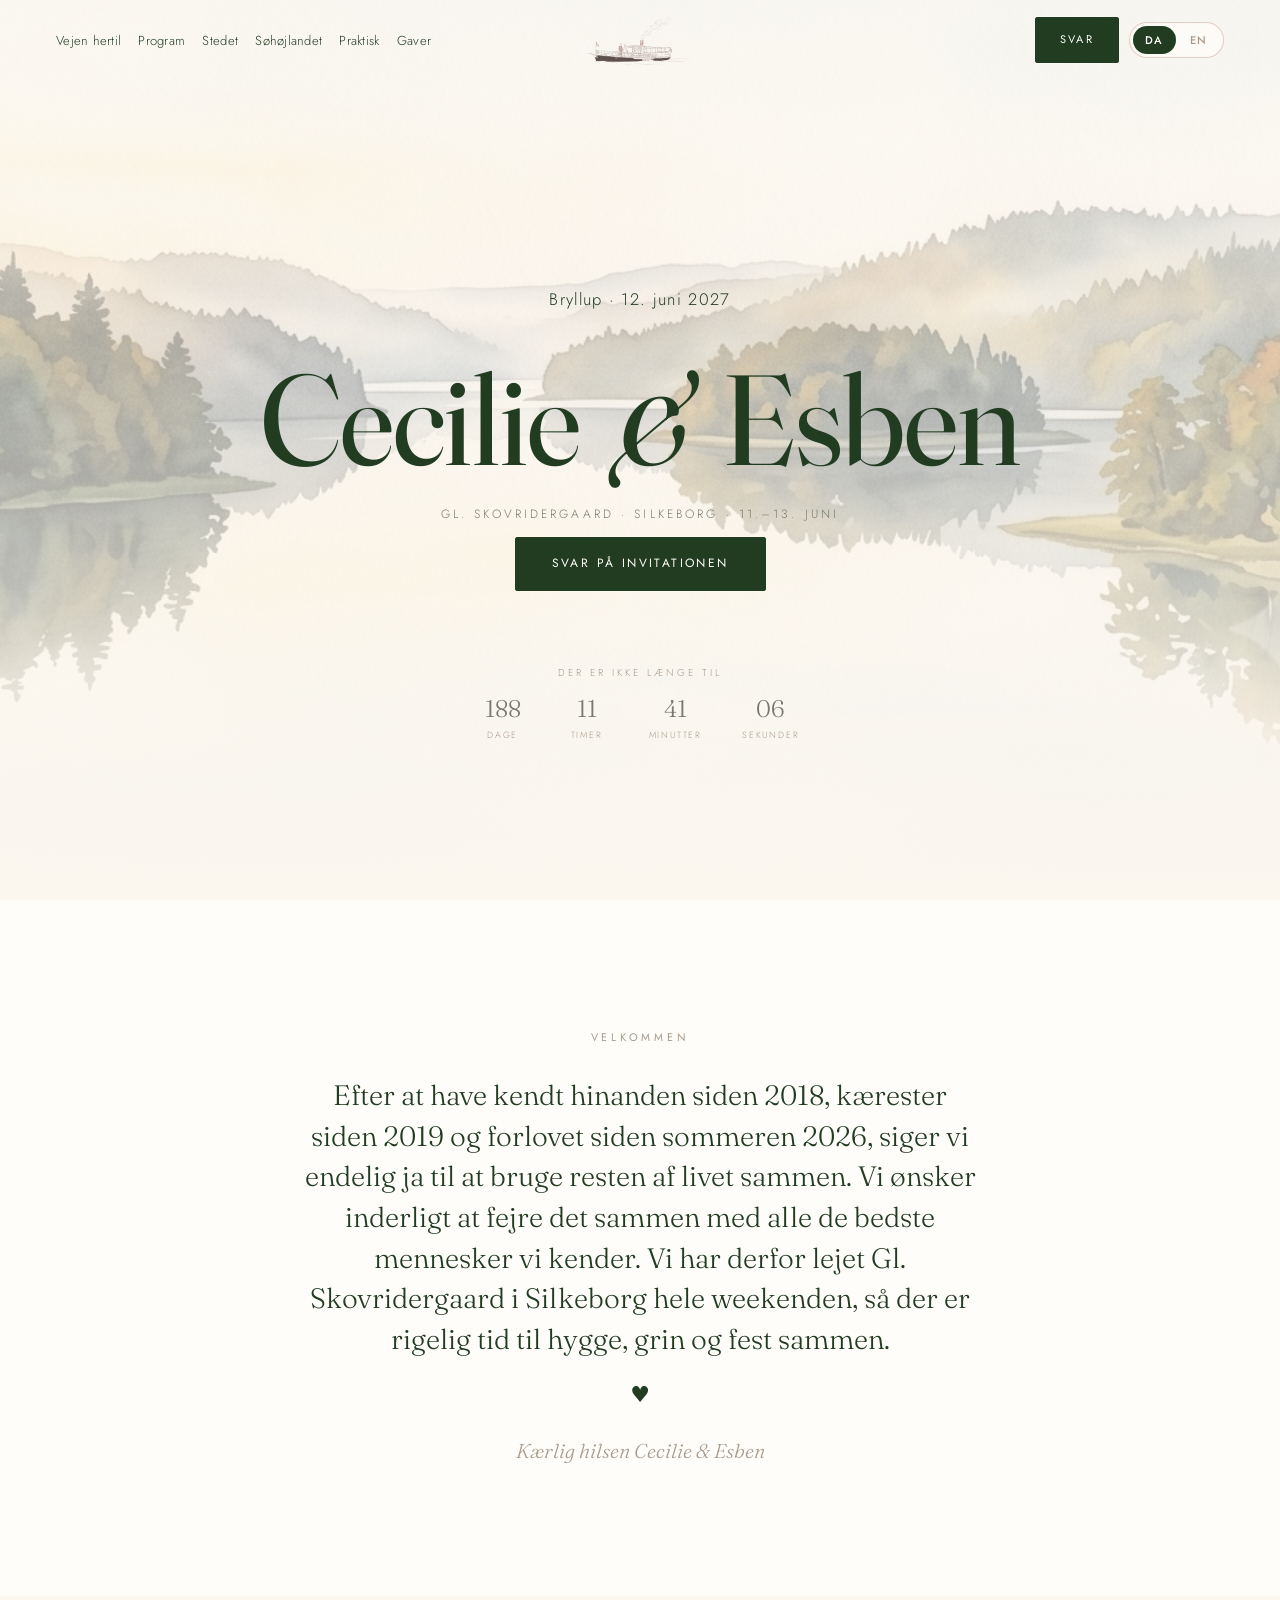
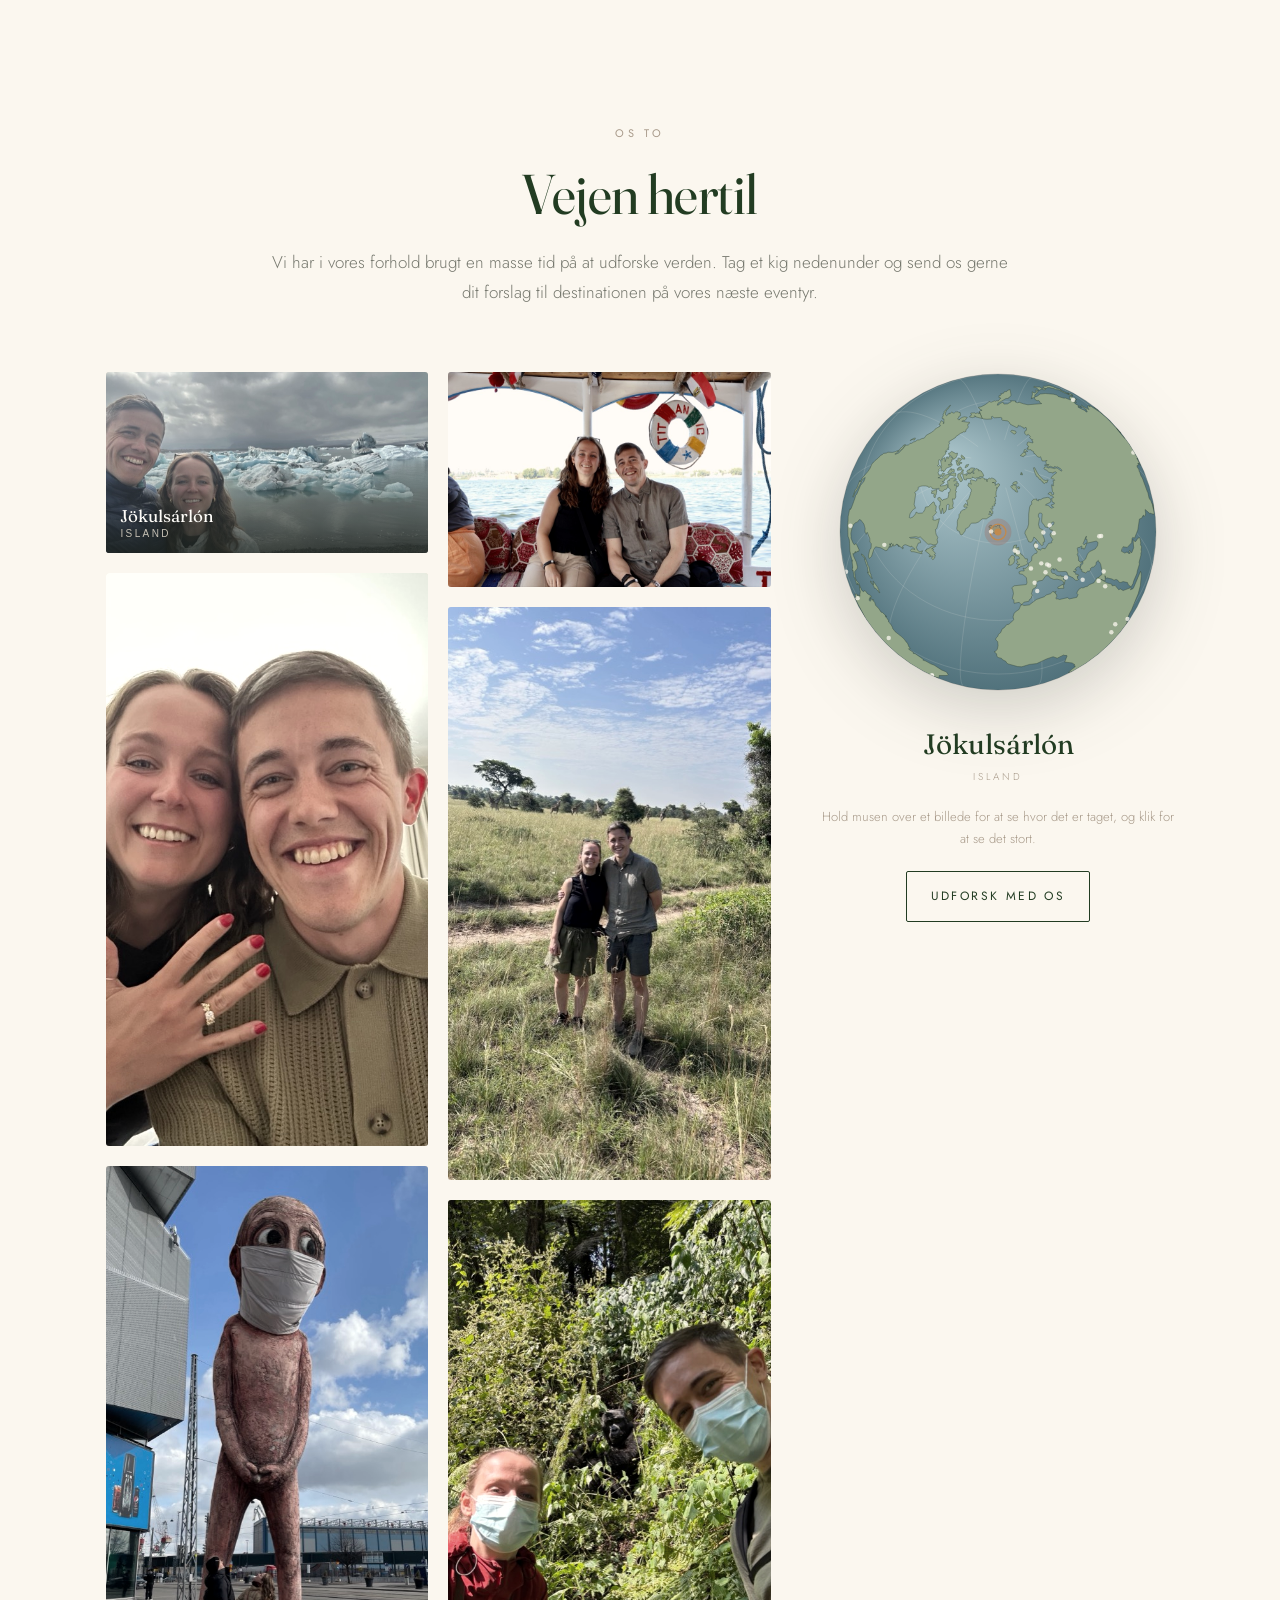
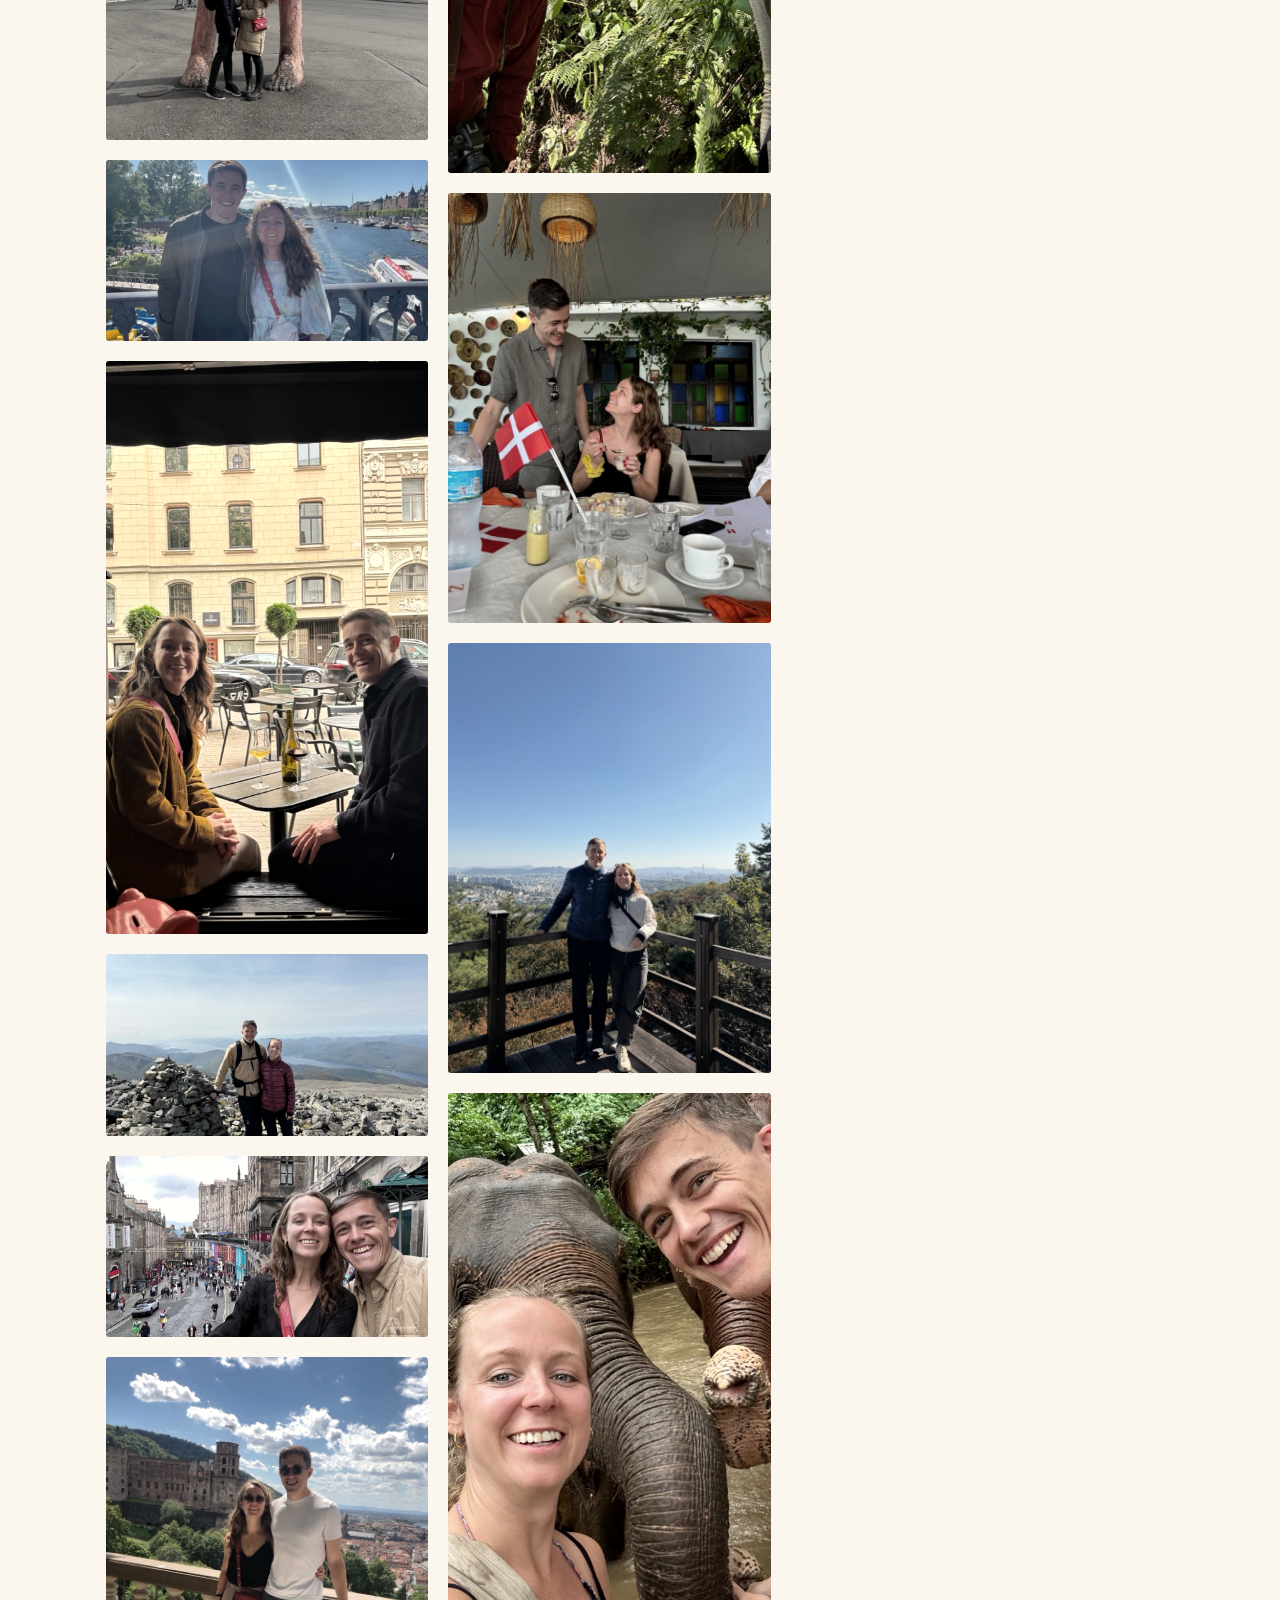
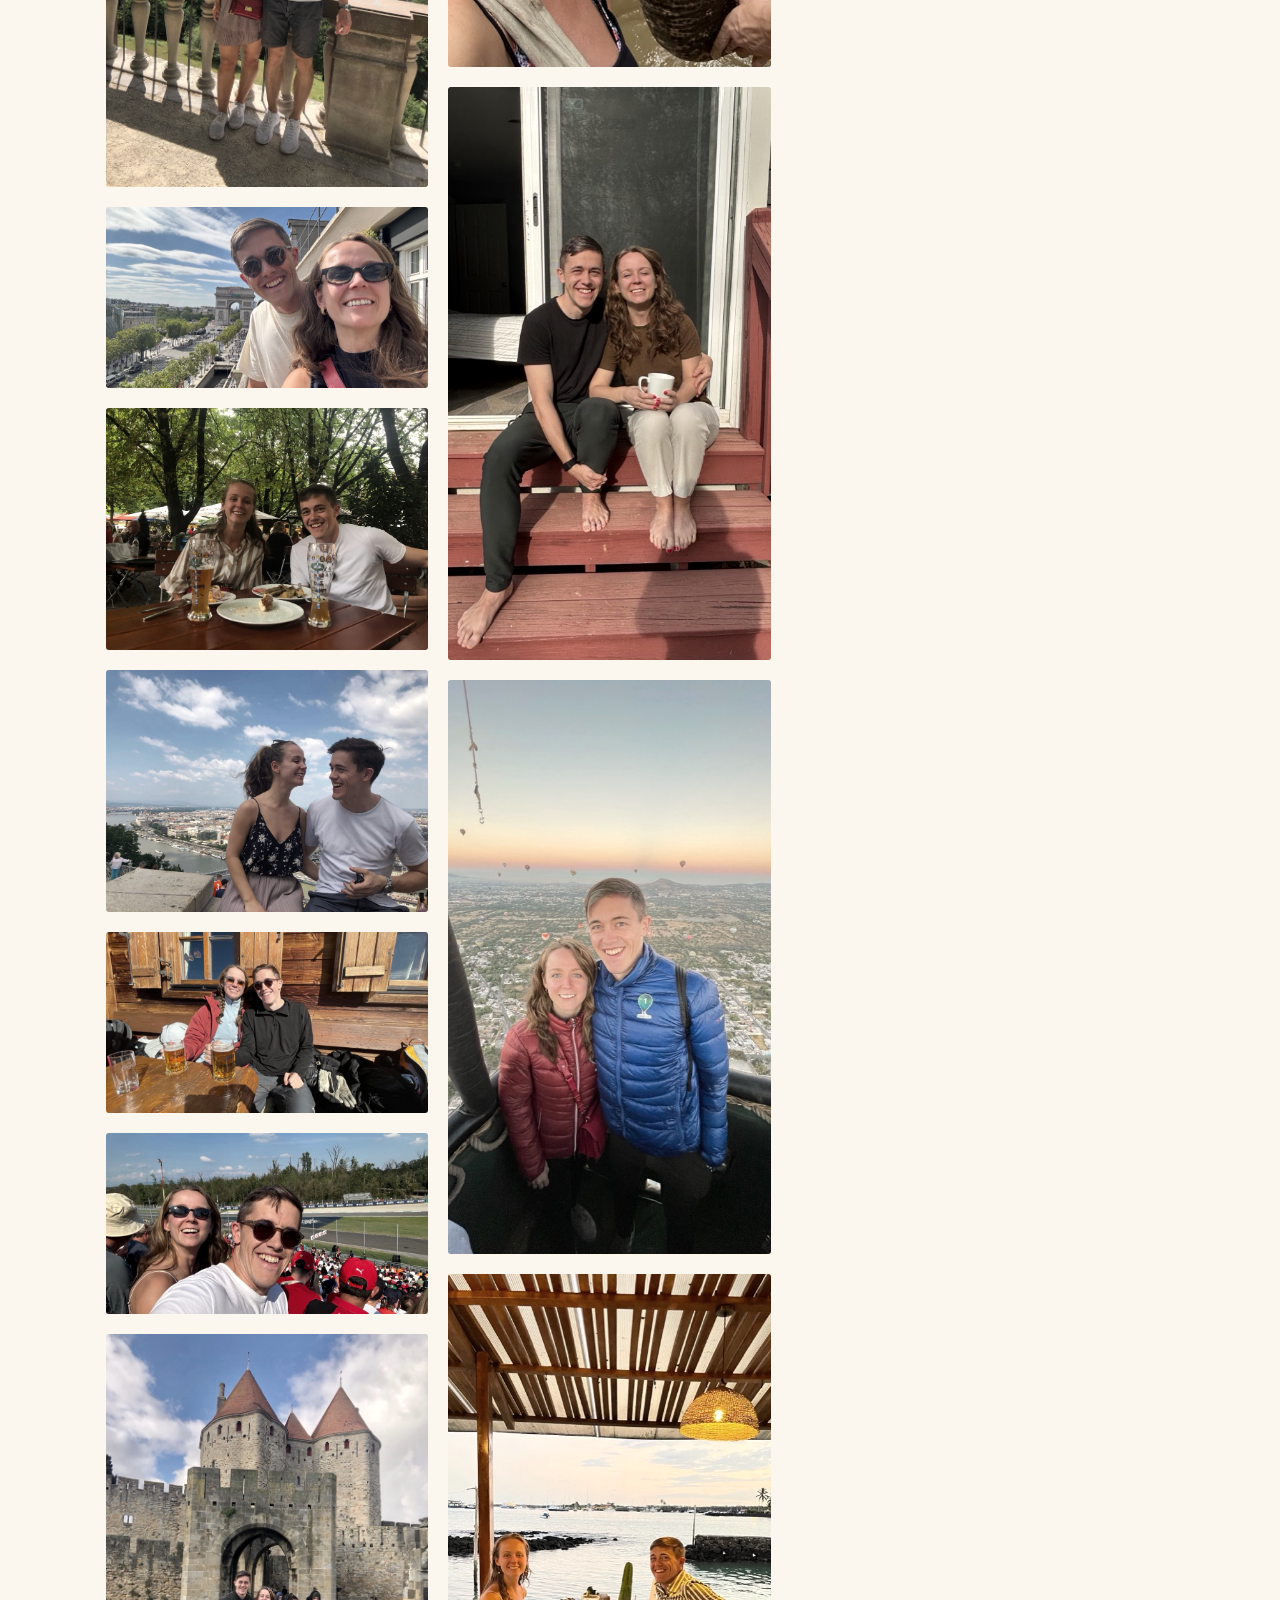
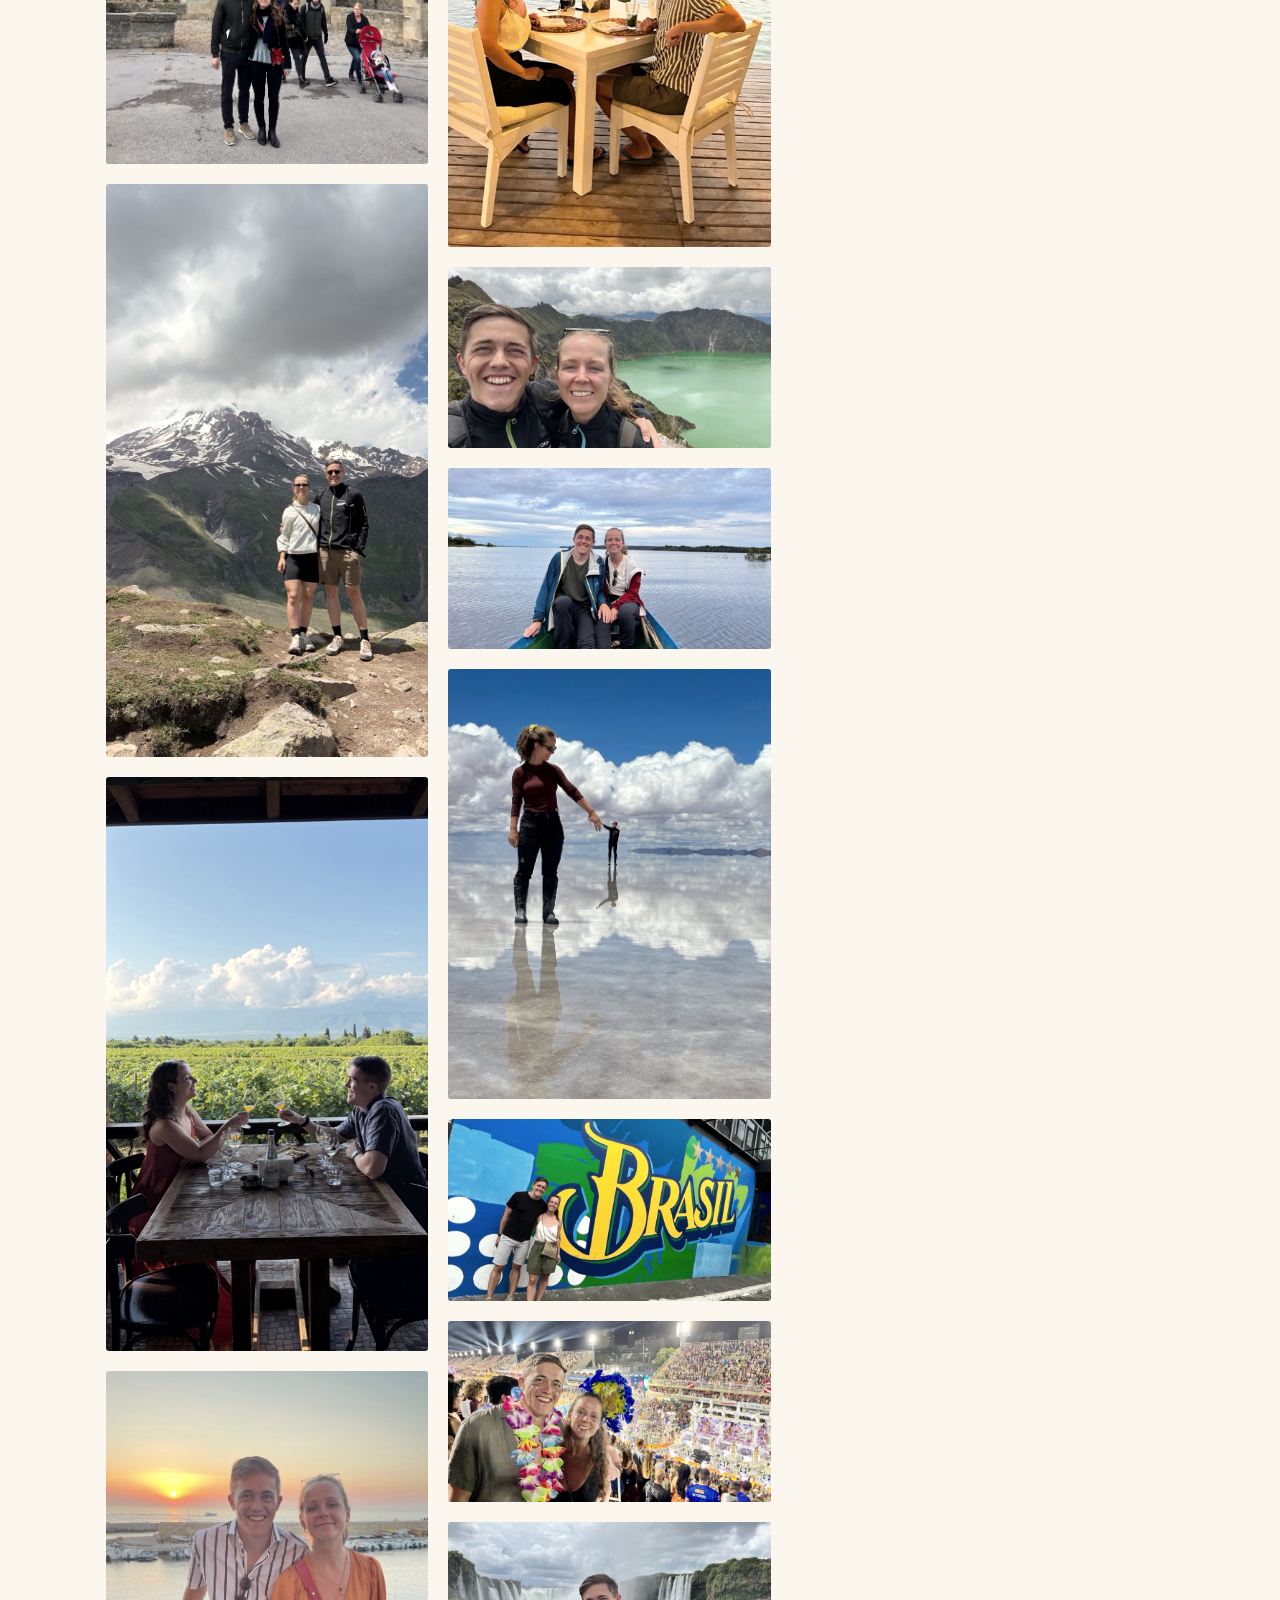
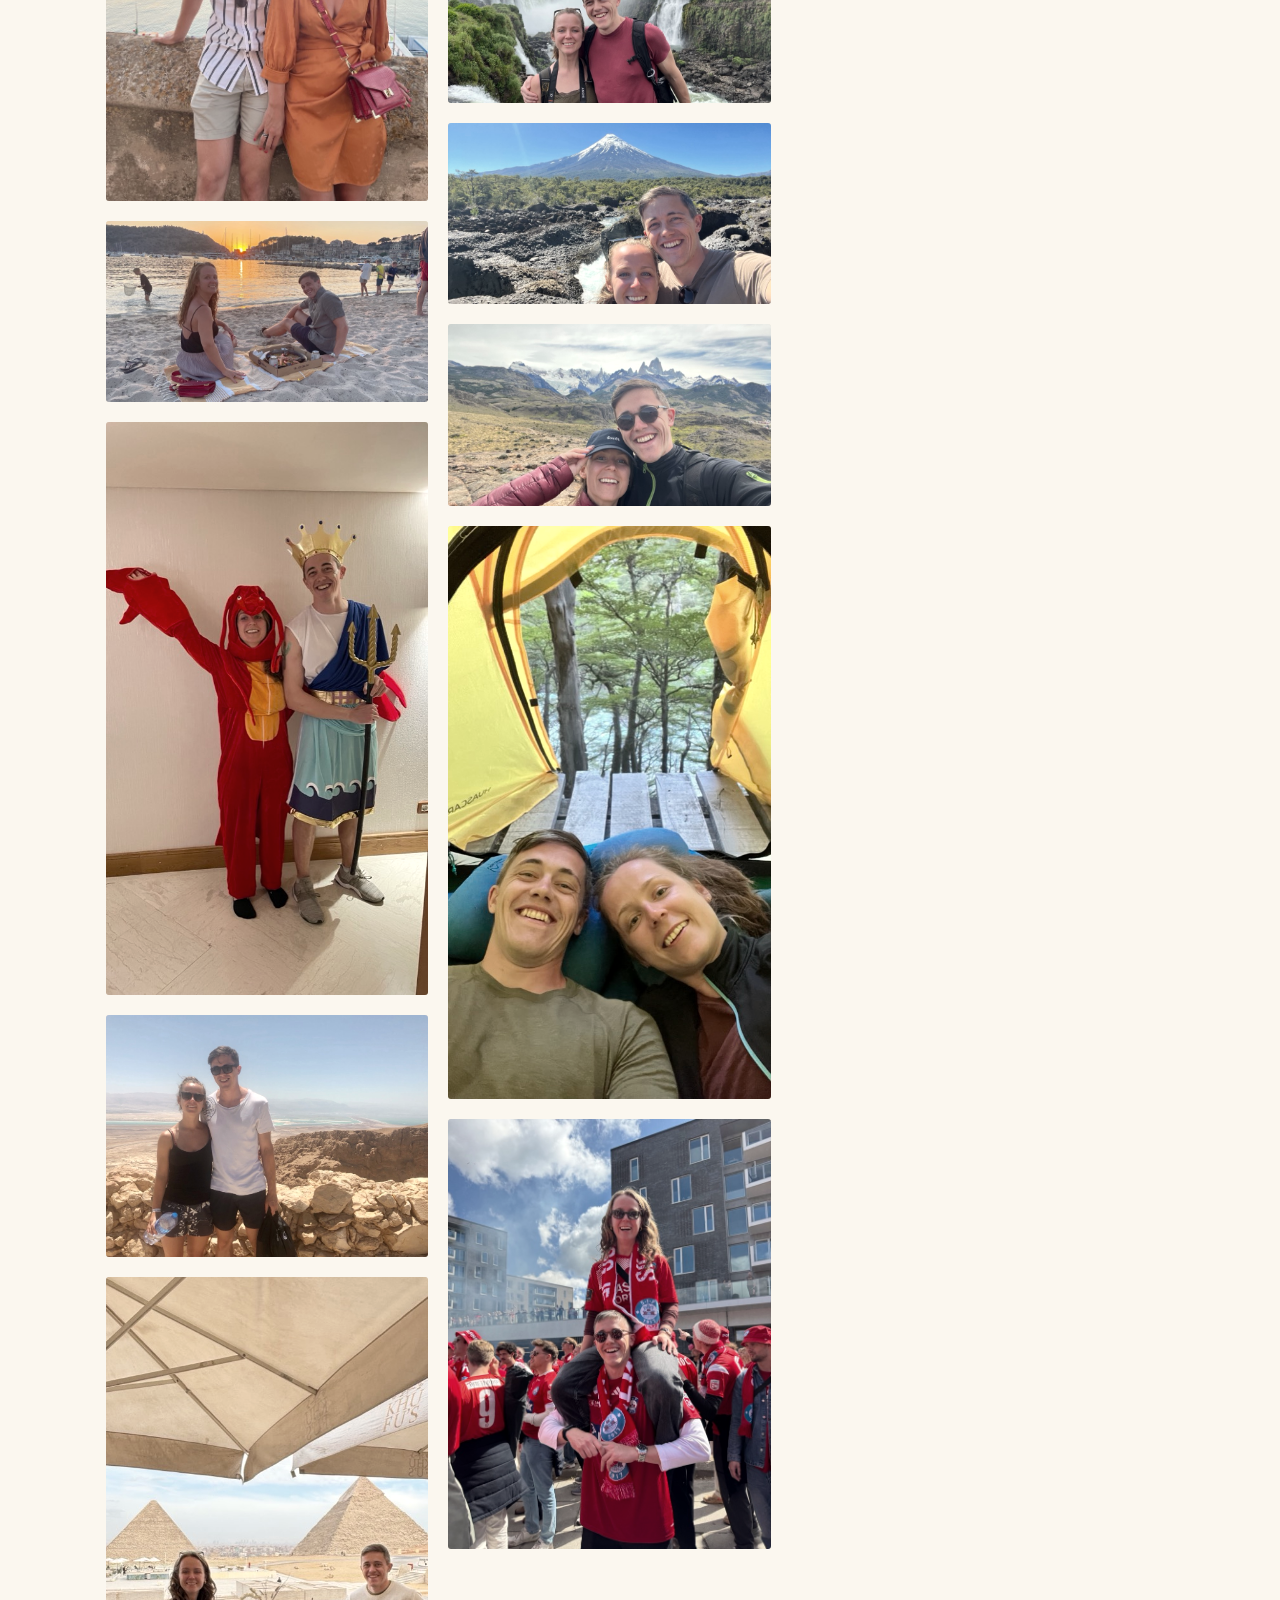
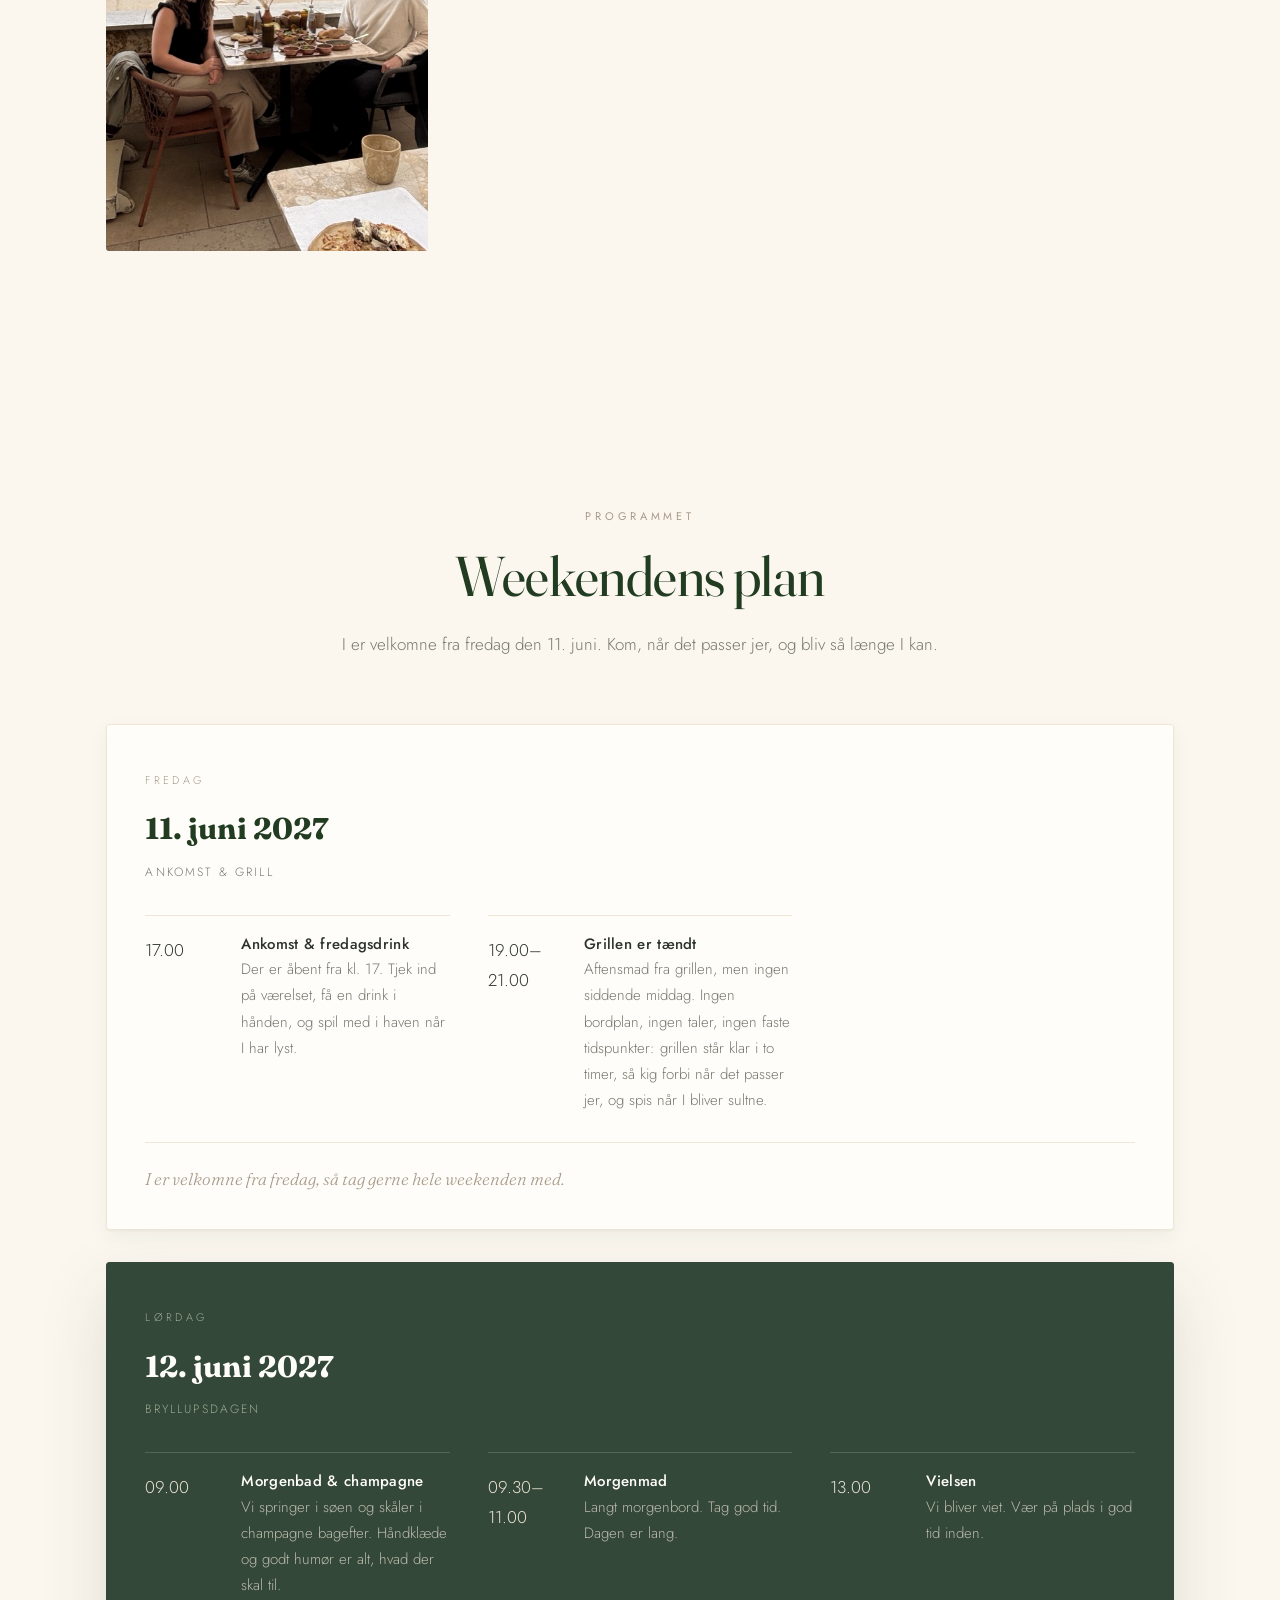
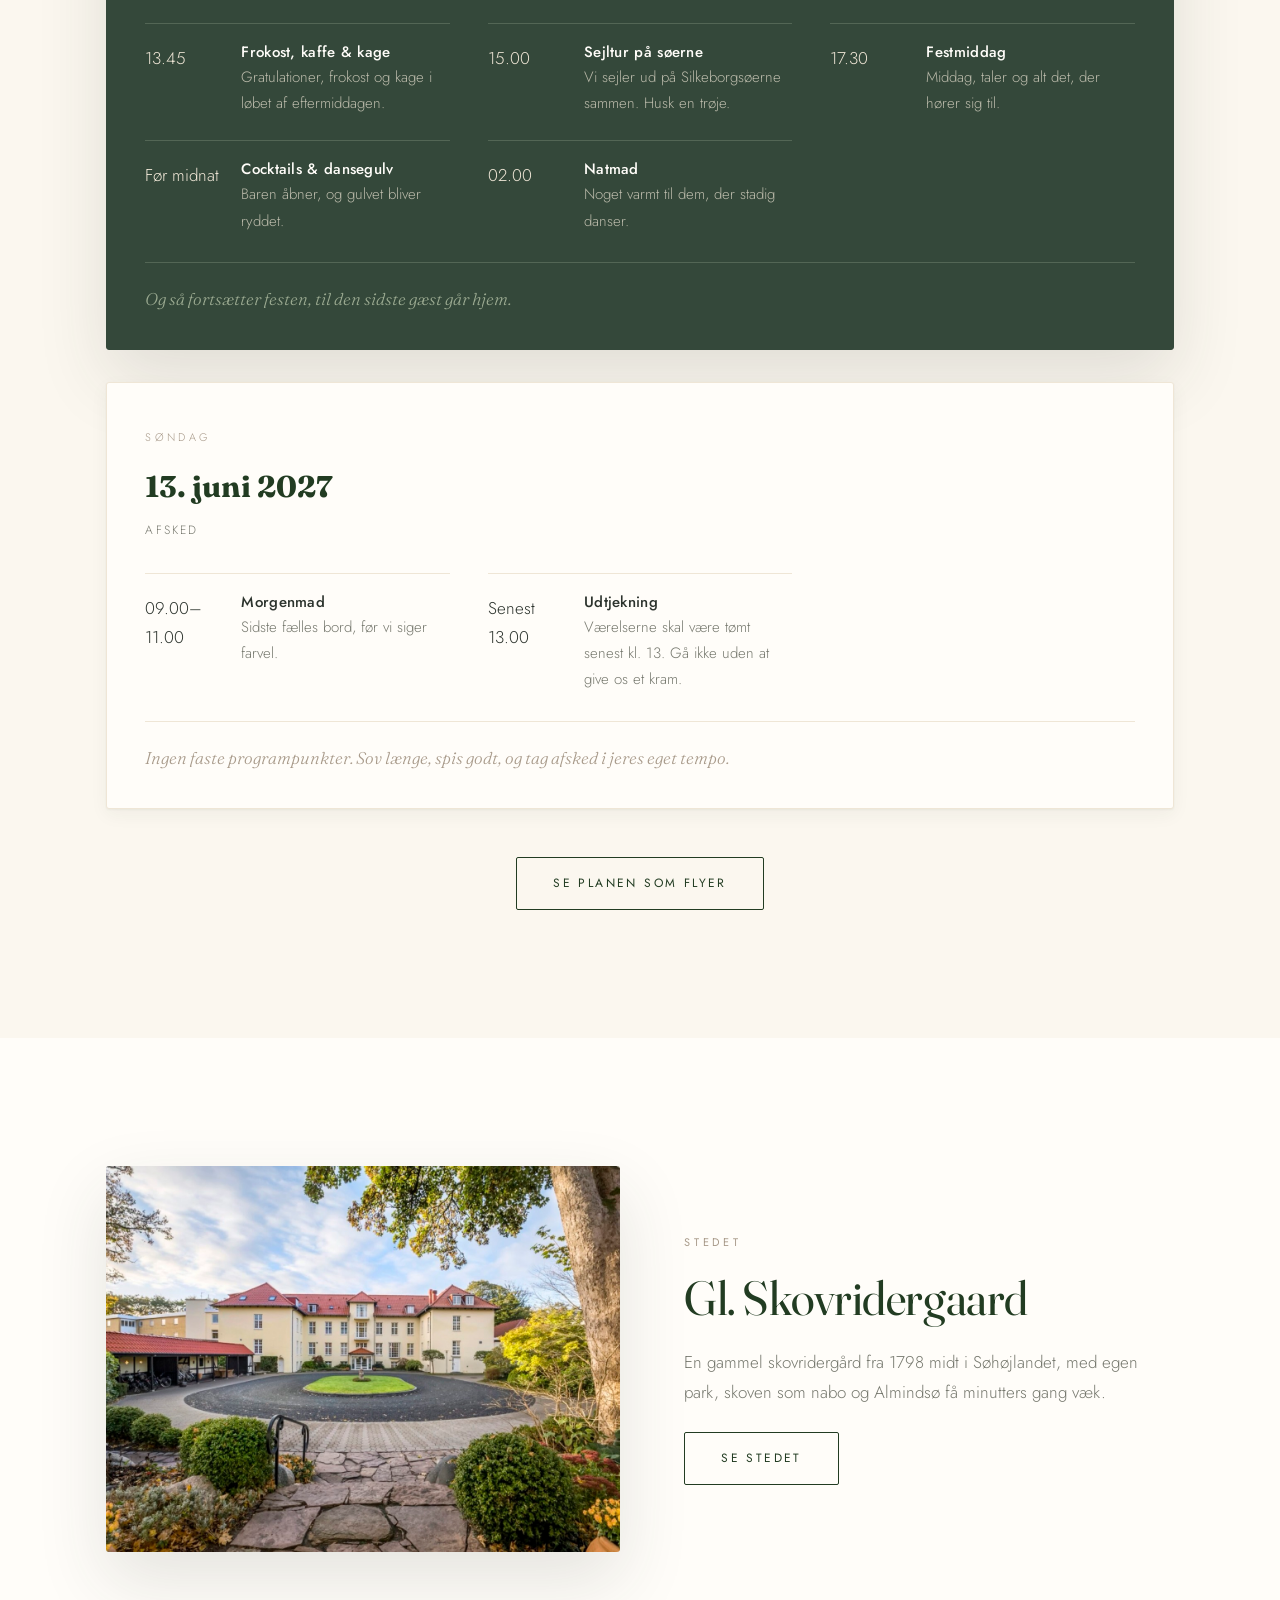
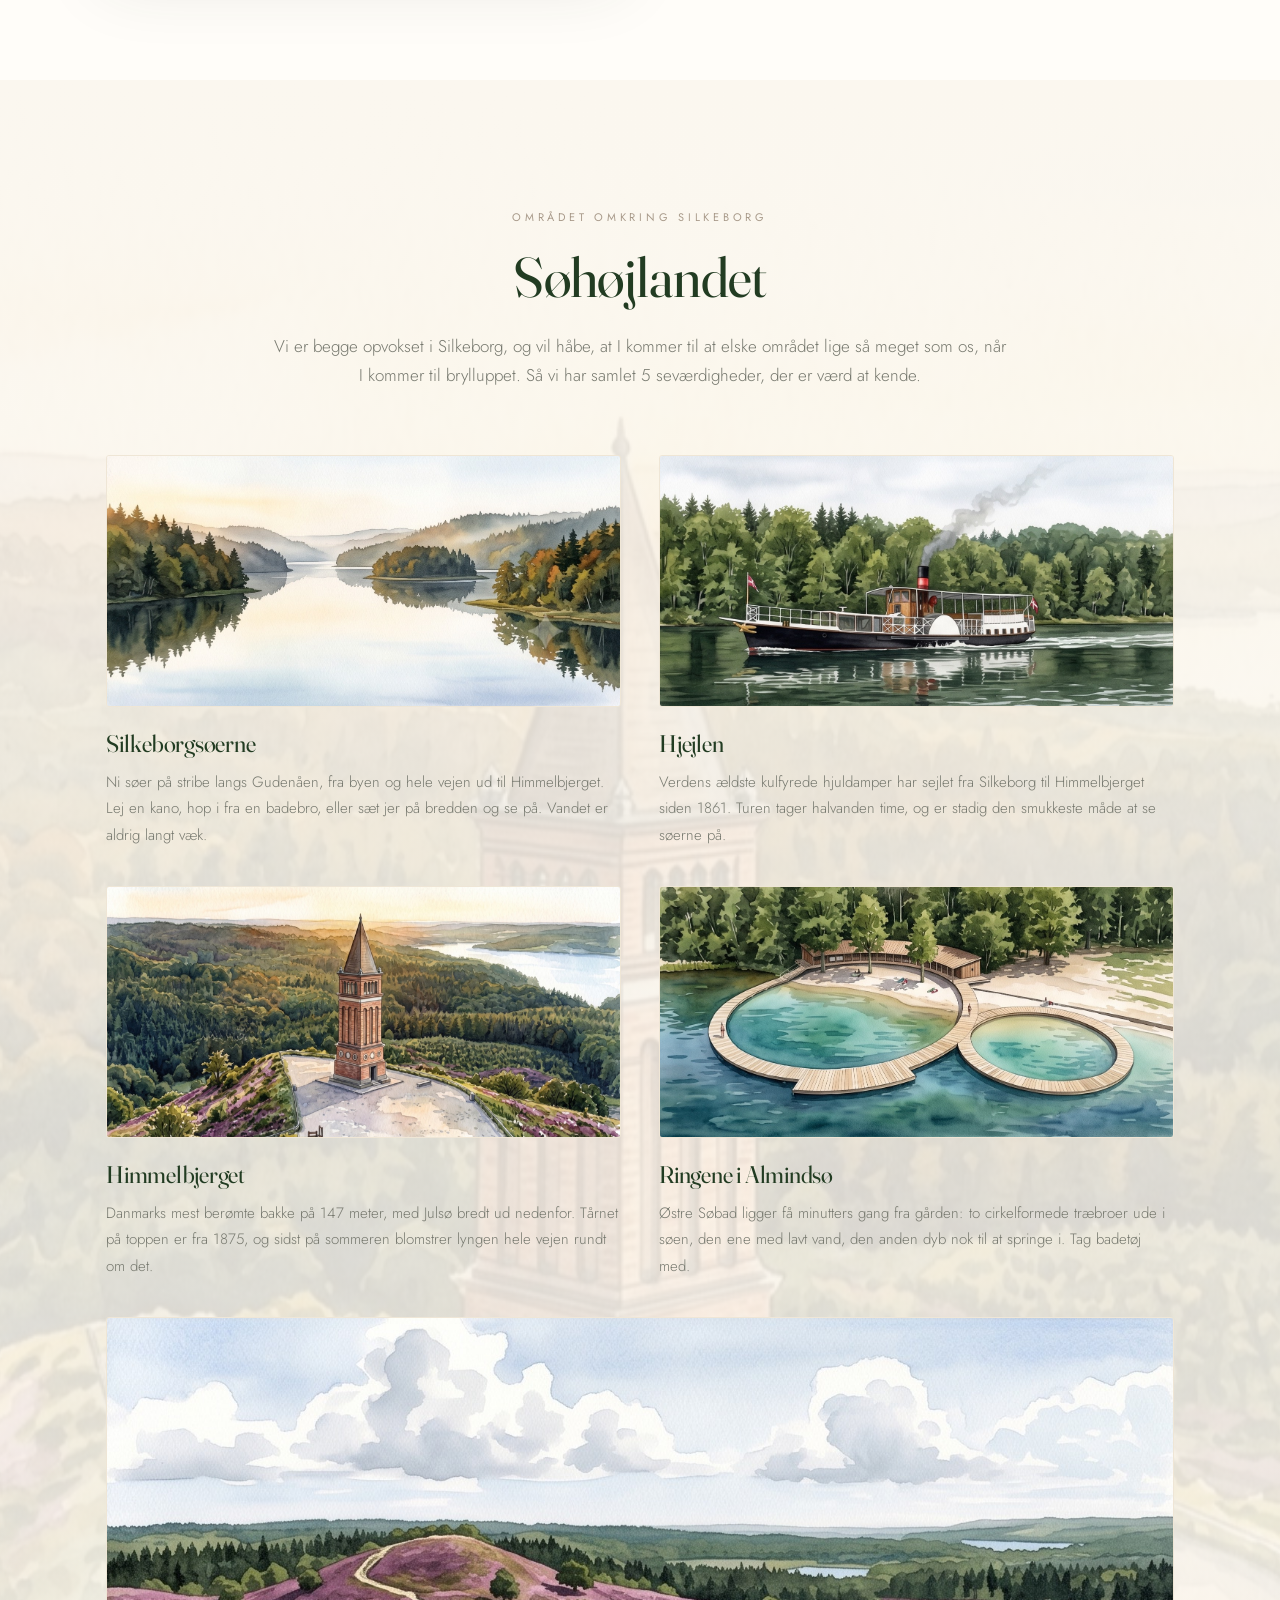
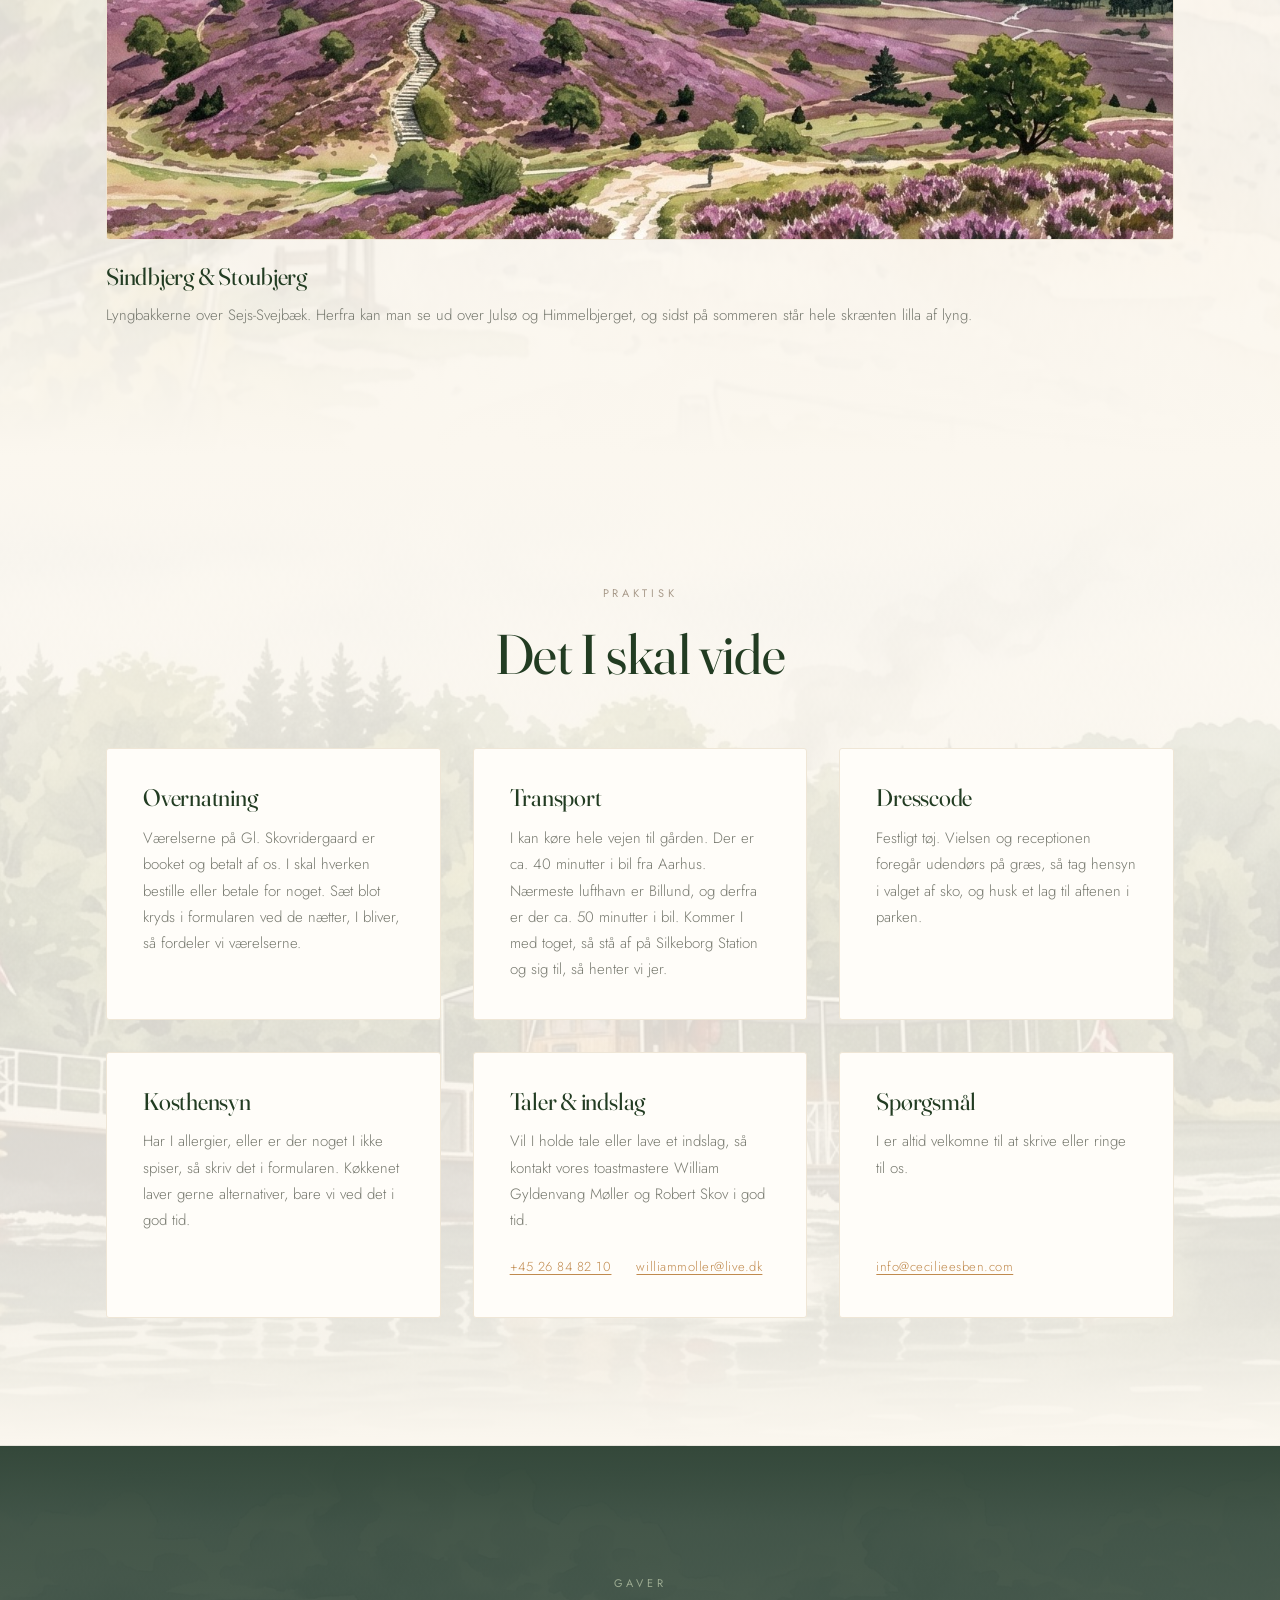
==== commit c1693fa3: "Send the RSVP from the page, never through the guest's mail client The form posted to /api/rsvp alre" ====
--- a/index.html
+++ b/index.html
@@ -1010,7 +1010,9 @@
 
     <script src="assets/js/translations.js"></script>
     <script src="assets/js/i18n.js"></script>
-    <script src="assets/js/main.js"></script>
+    <!-- ?v= is a cache buster. Bump it whenever main.js changes in a way a
+         returning visitor must not miss, so nobody keeps running the old file. -->
+    <script src="assets/js/main.js?v=2"></script>
     <script src="assets/js/world.js"></script>
     <script src="assets/js/globe.js"></script>
   </body>
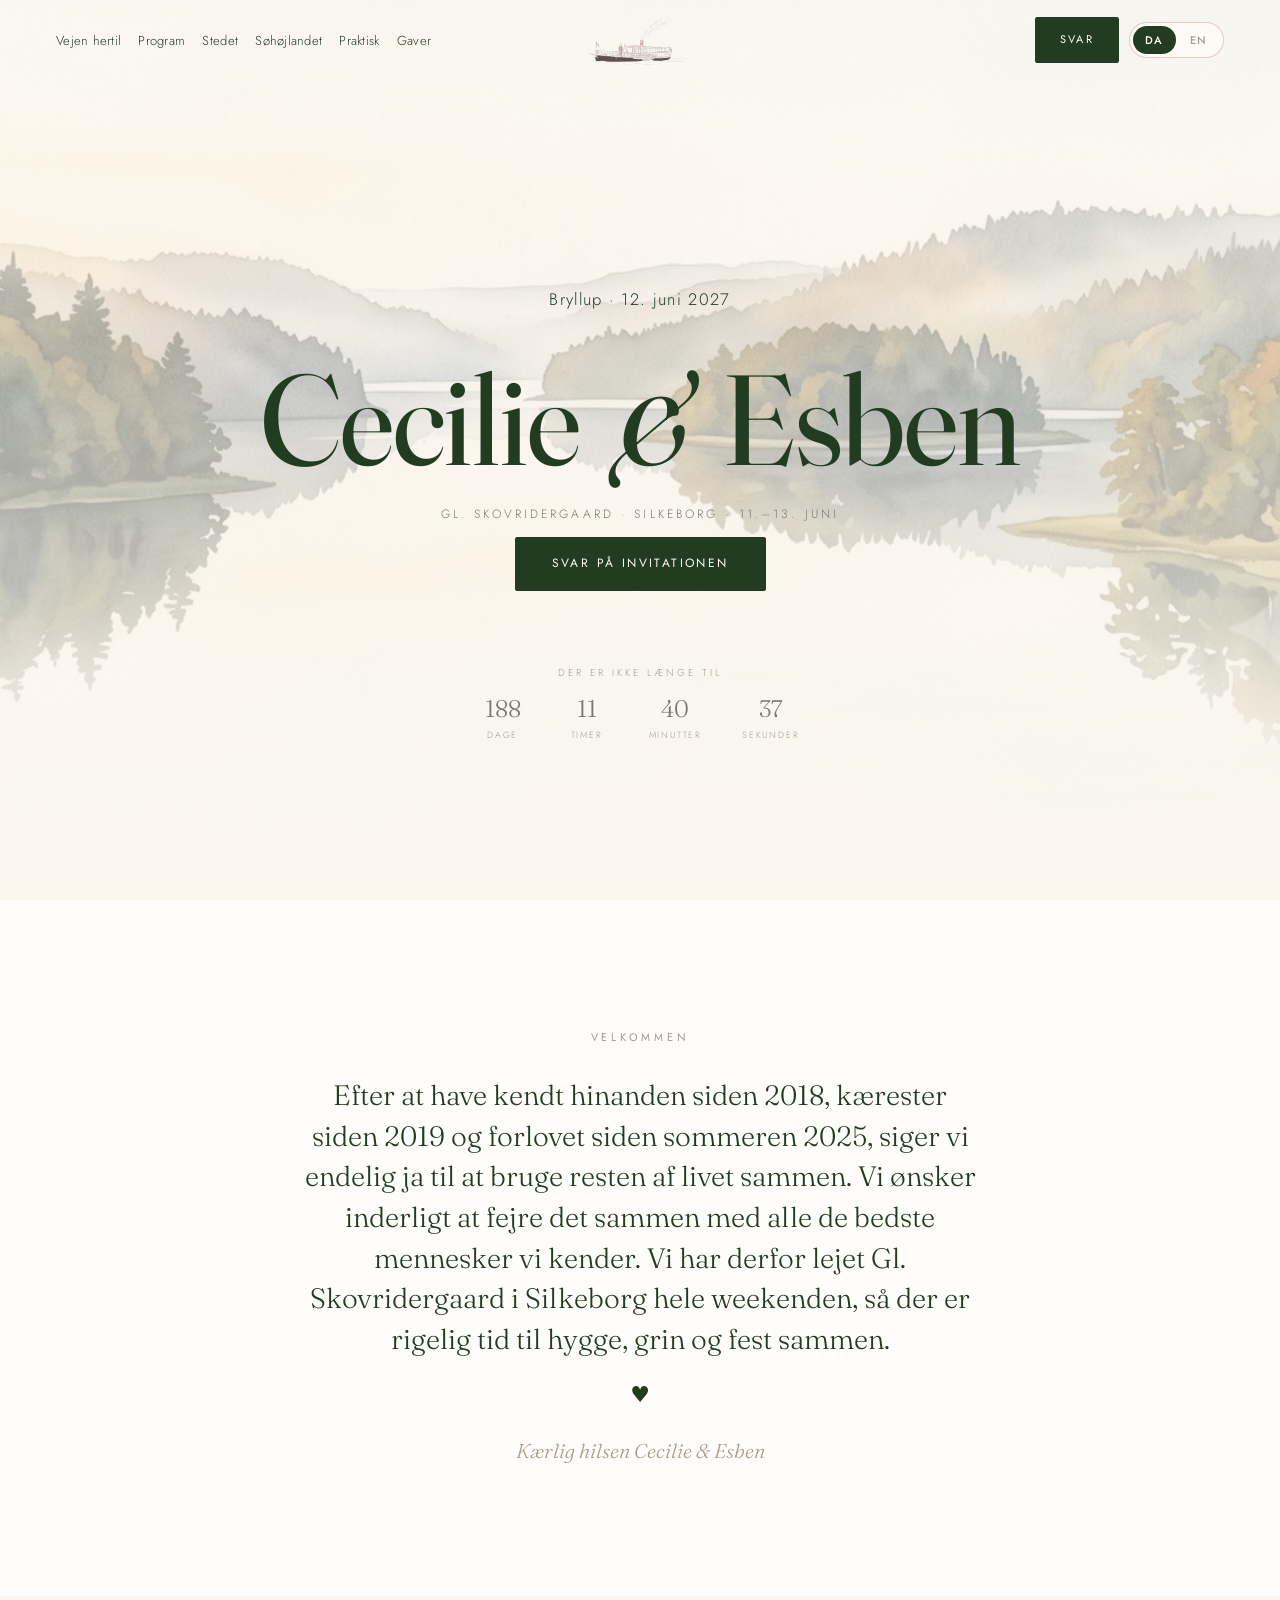
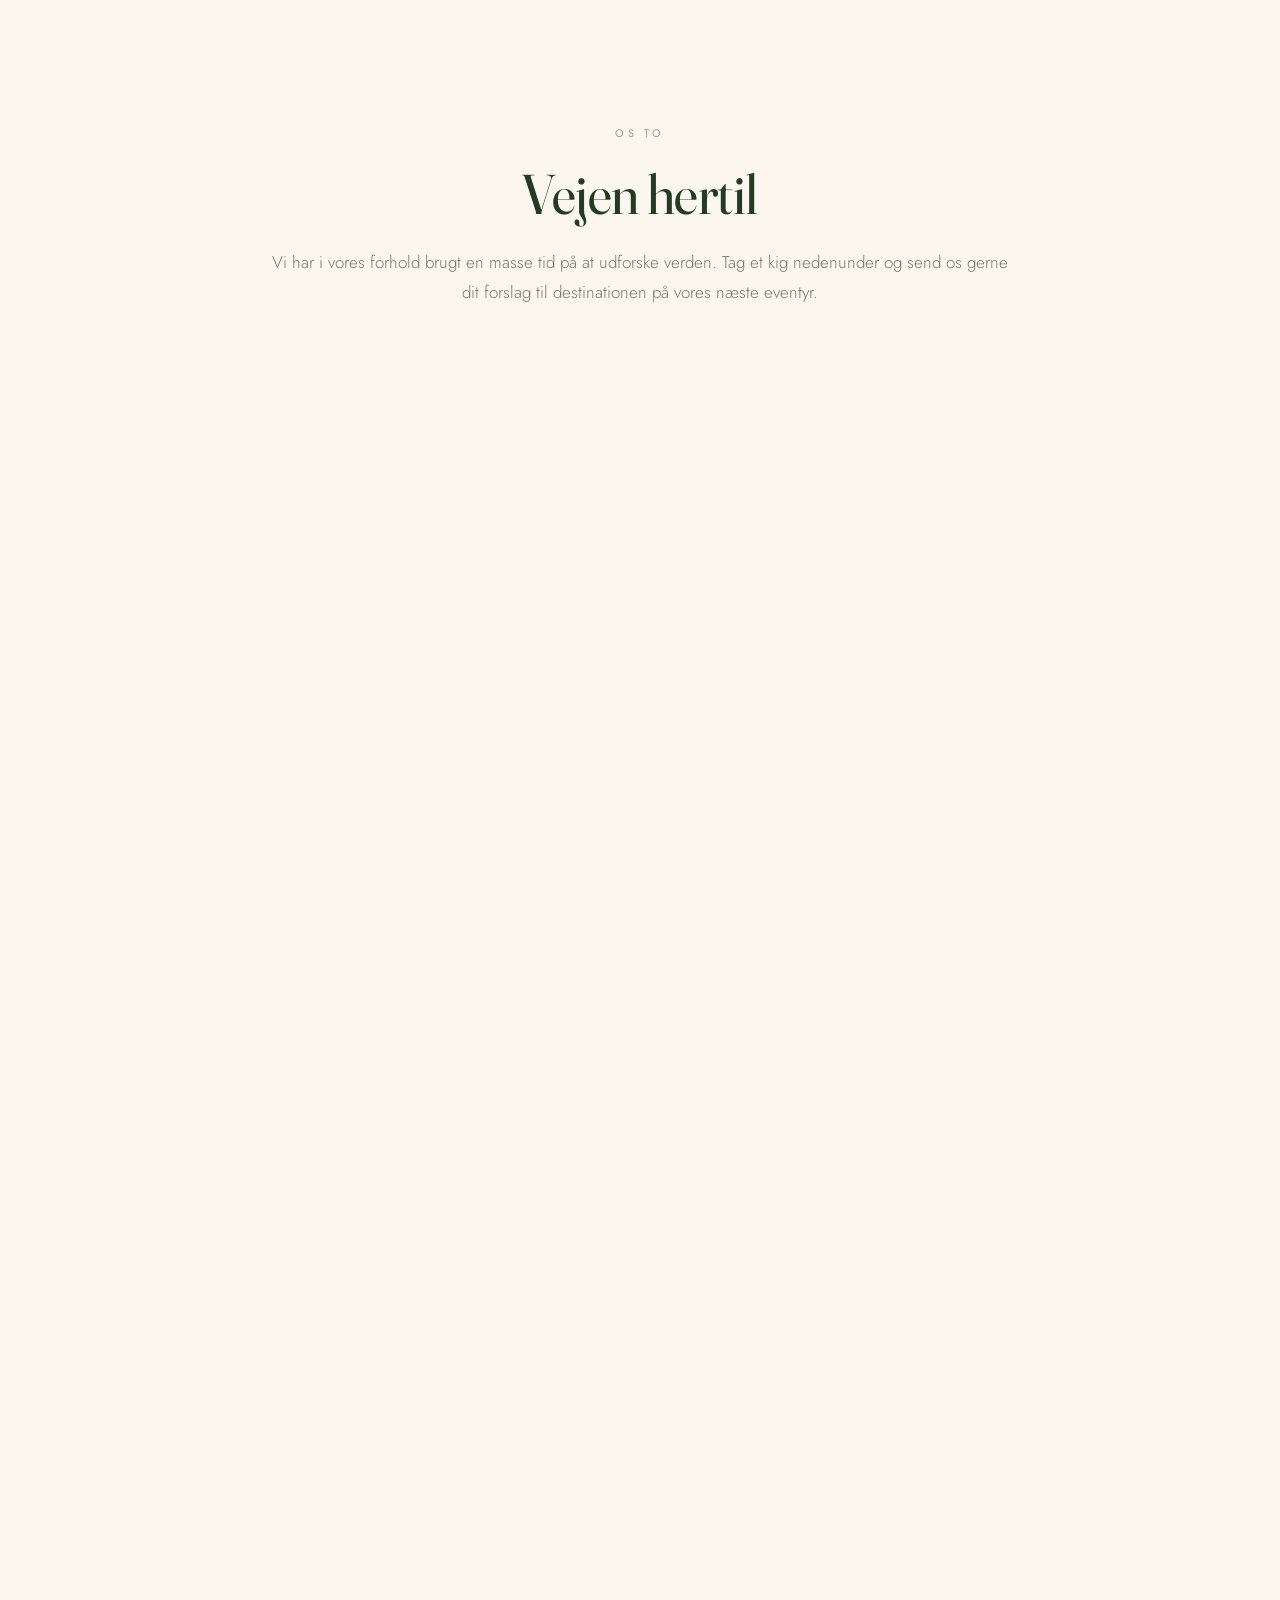
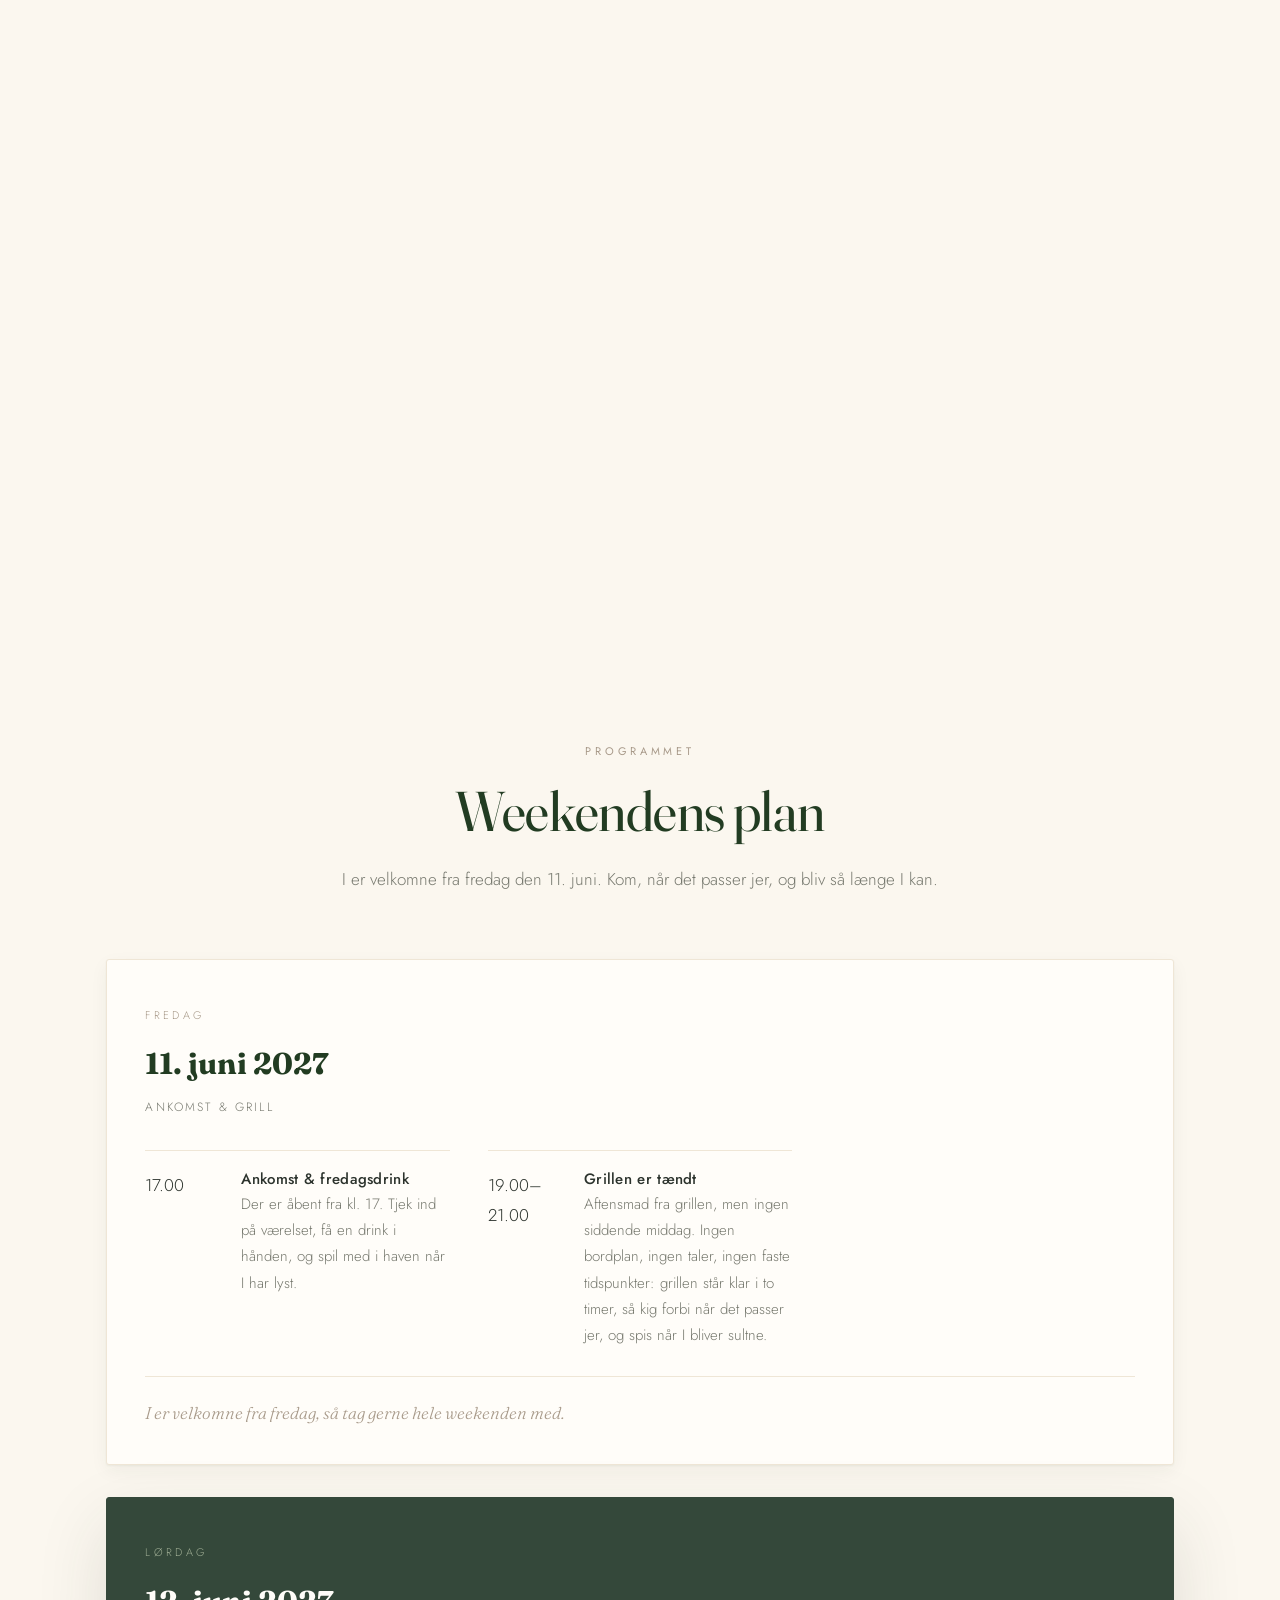
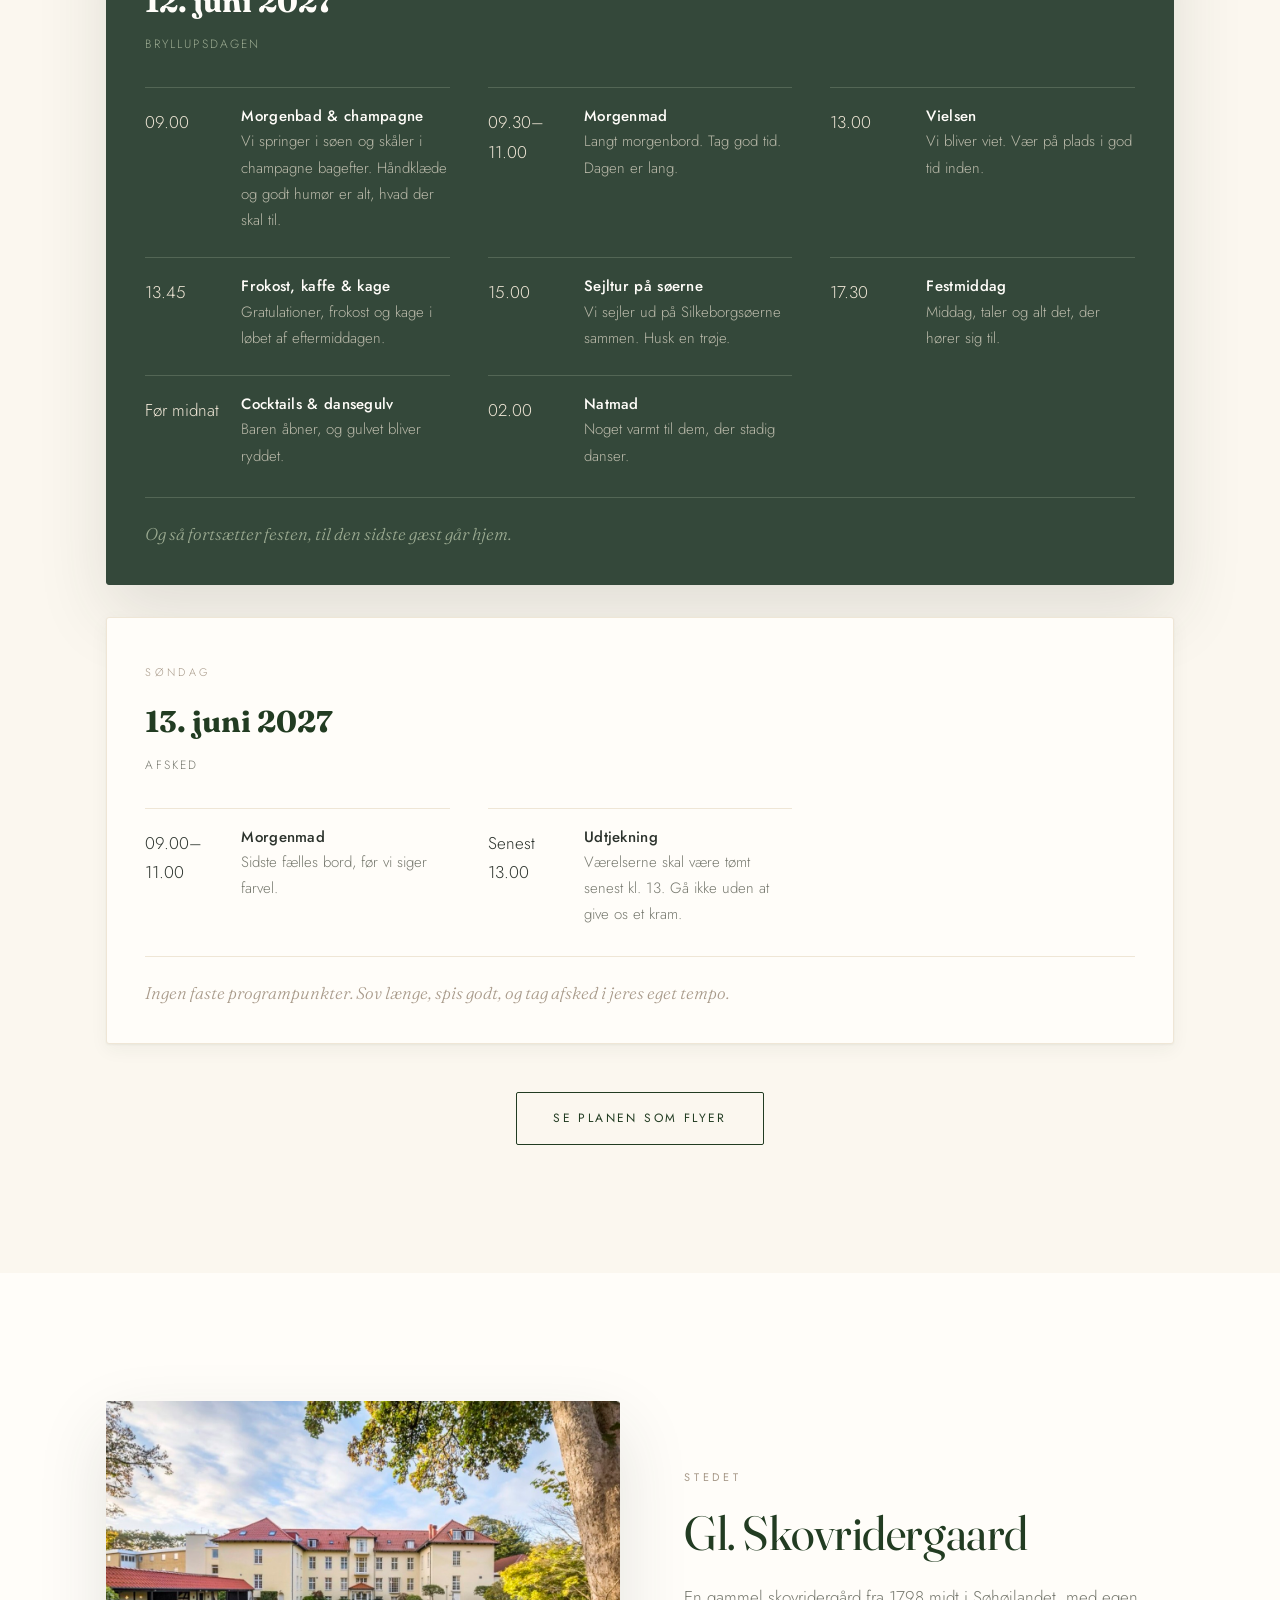
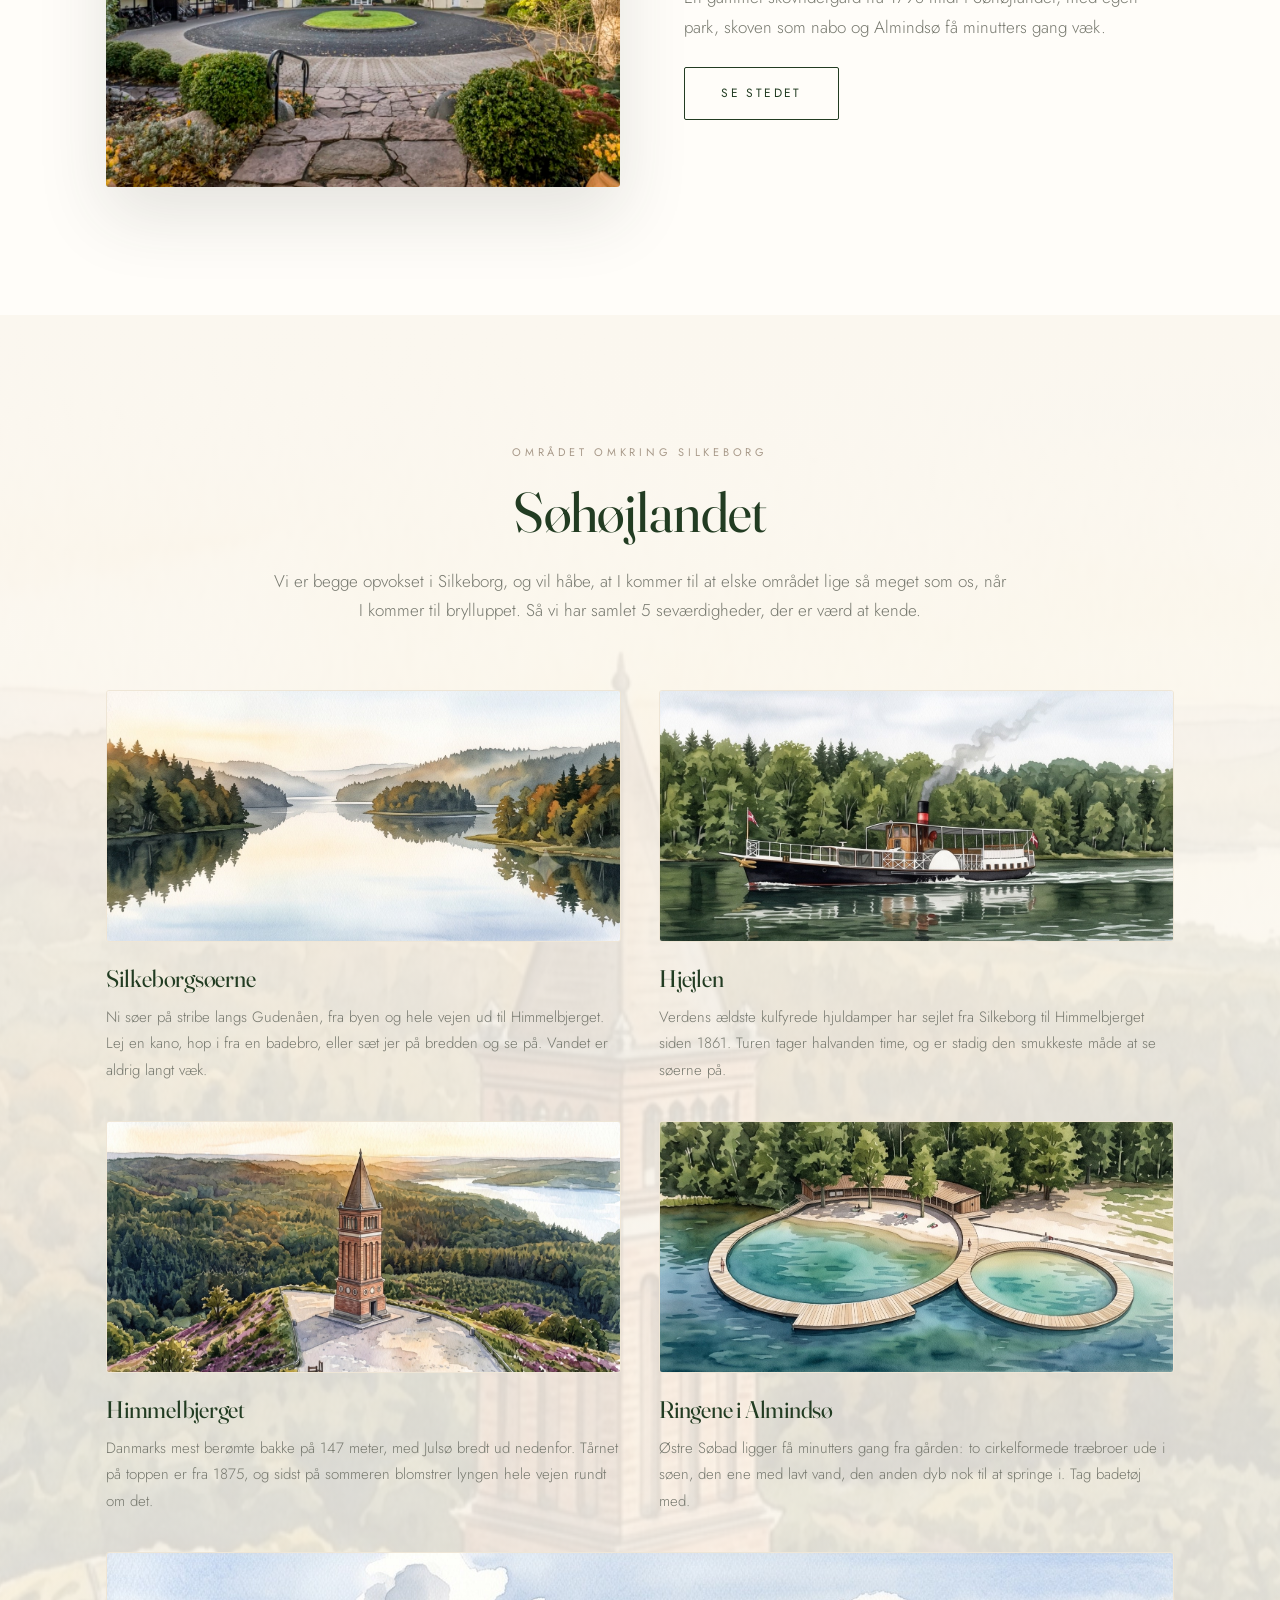
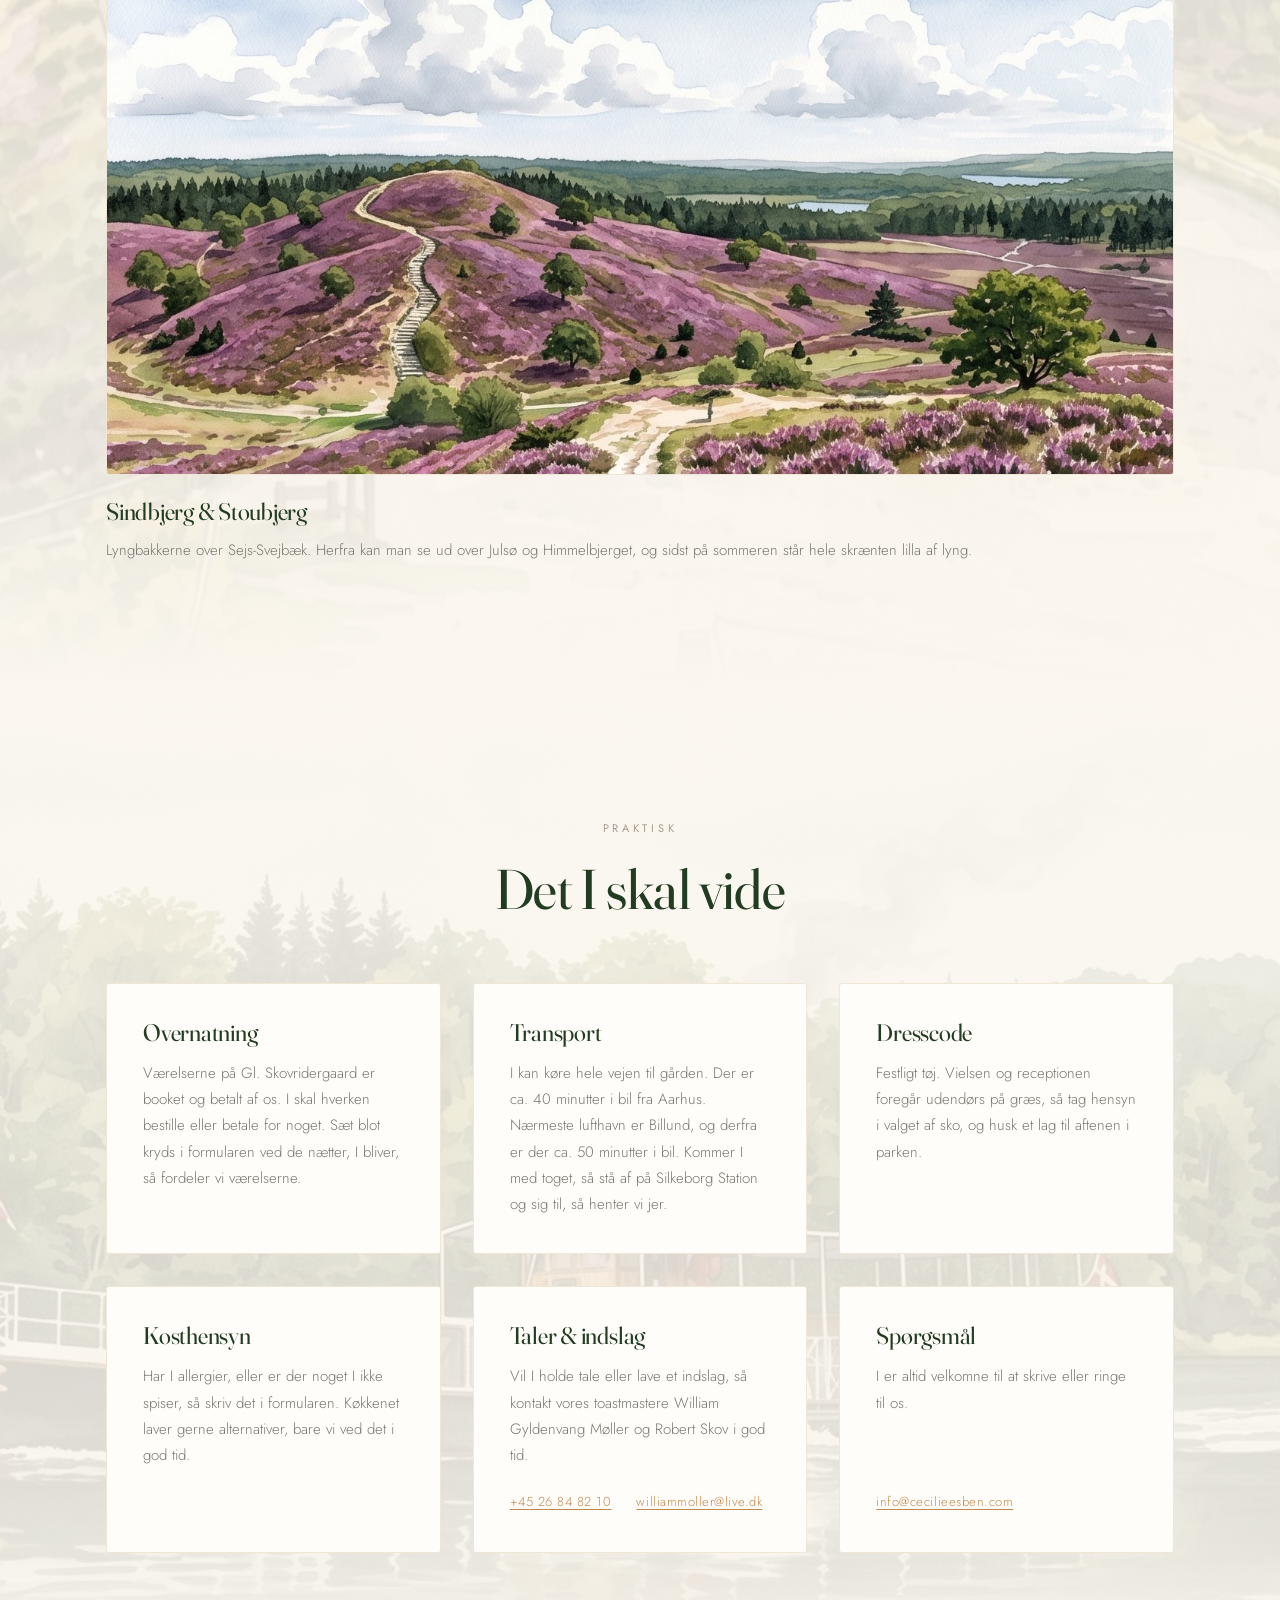
==== commit 03e6e229: "Add Kigali to the travel gallery Cecilie in the market hall in Kigali, dropped in between Bwindi and" ====
--- a/index.html
+++ b/index.html
@@ -140,7 +140,7 @@
           </div>
 
           <!--
-            Forty photographs, forty places. Each button carries the
+            Forty-one photographs, forty-one places. Each button carries the
             coordinates the globe turns to — edit data-lat / data-lon here and
             the globe follows; the names themselves live in translations.js.
           -->
@@ -407,6 +407,17 @@
                   <span class="trip__label">
                     <span class="trip__place" data-i18n="travel.bwindi.place">Bwindi</span>
                     <span class="trip__country" data-i18n="travel.bwindi.country">Uganda</span>
+                  </span>
+                </button>
+              </li>
+              <li>
+                <button class="trip" type="button" data-trip="kigali"
+                        data-lat="-1.94" data-lon="30.06">
+                  <img class="photo" src="assets/img/par/grid/par-43.jpg" alt=""
+                       data-i18n-attr="alt:travel.kigali.alt" loading="lazy" />
+                  <span class="trip__label">
+                    <span class="trip__place" data-i18n="travel.kigali.place">Kigali</span>
+                    <span class="trip__country" data-i18n="travel.kigali.country">Rwanda</span>
                   </span>
                 </button>
               </li>
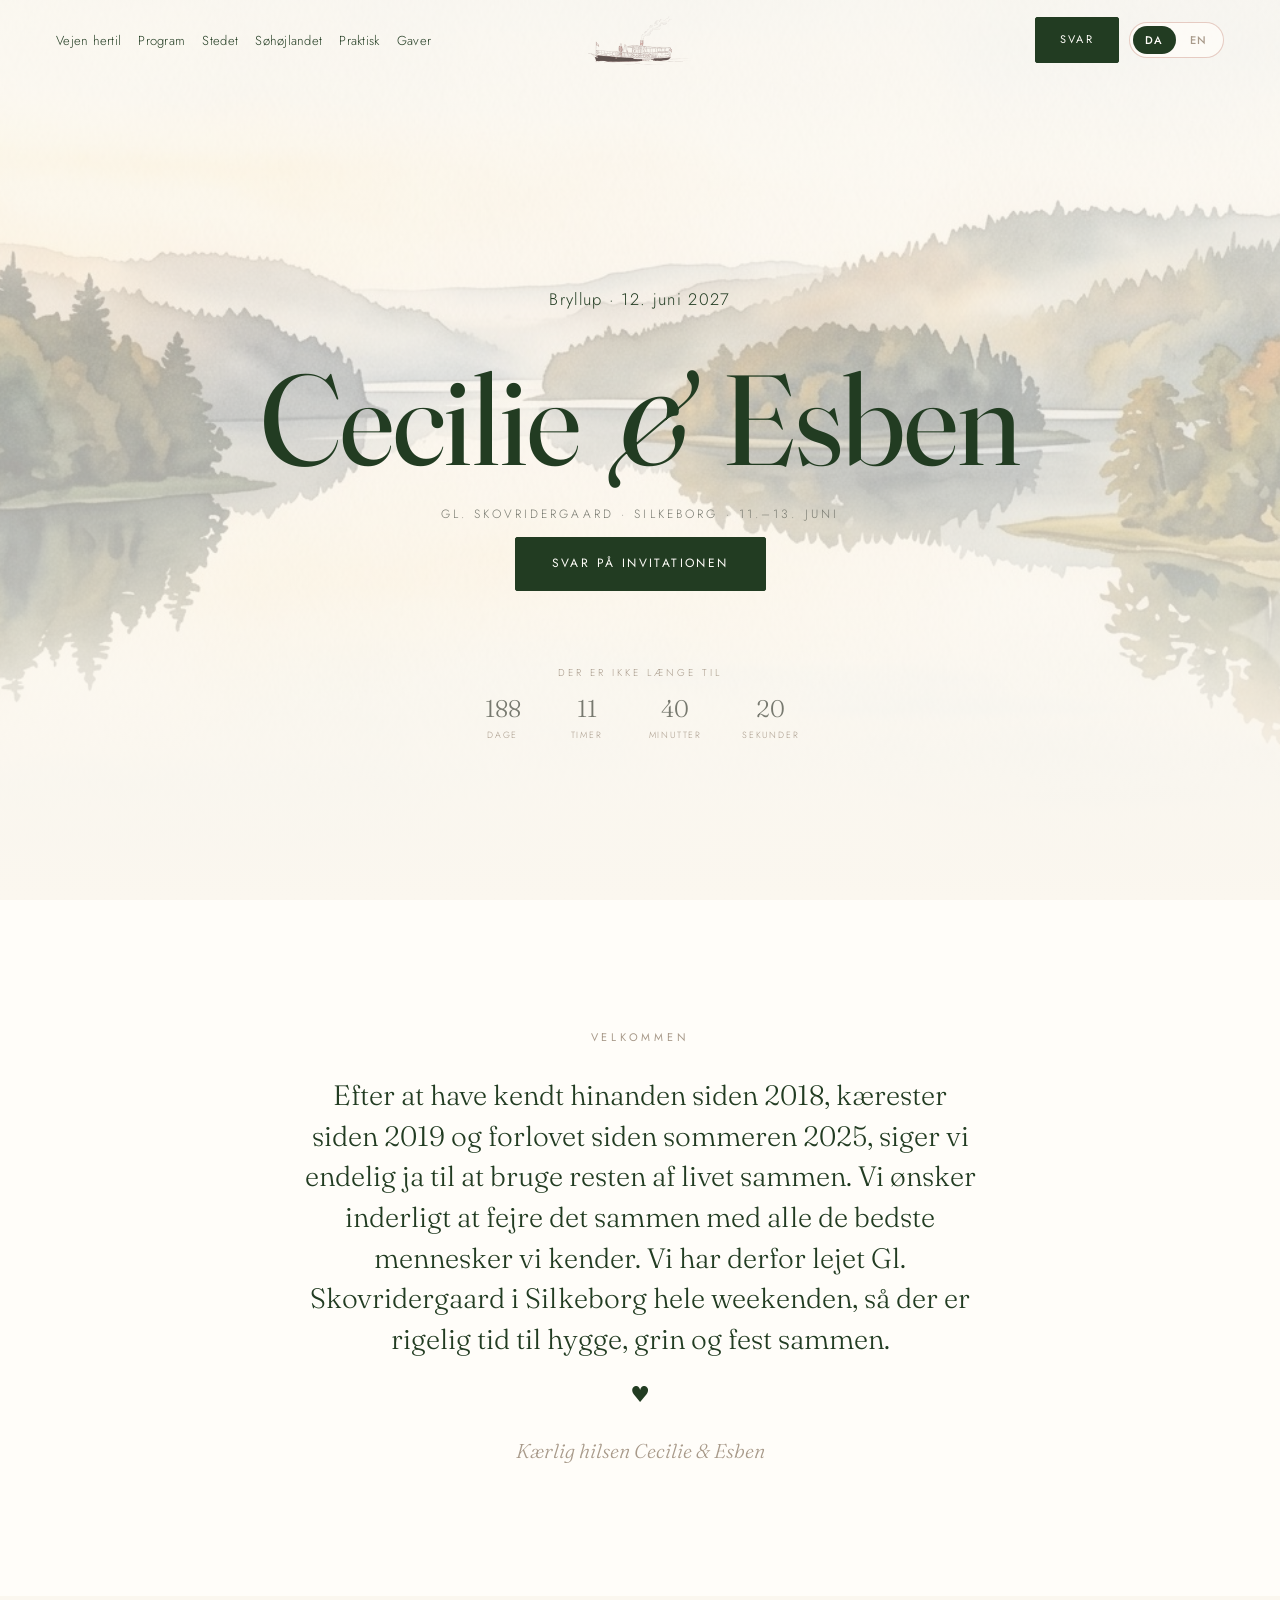
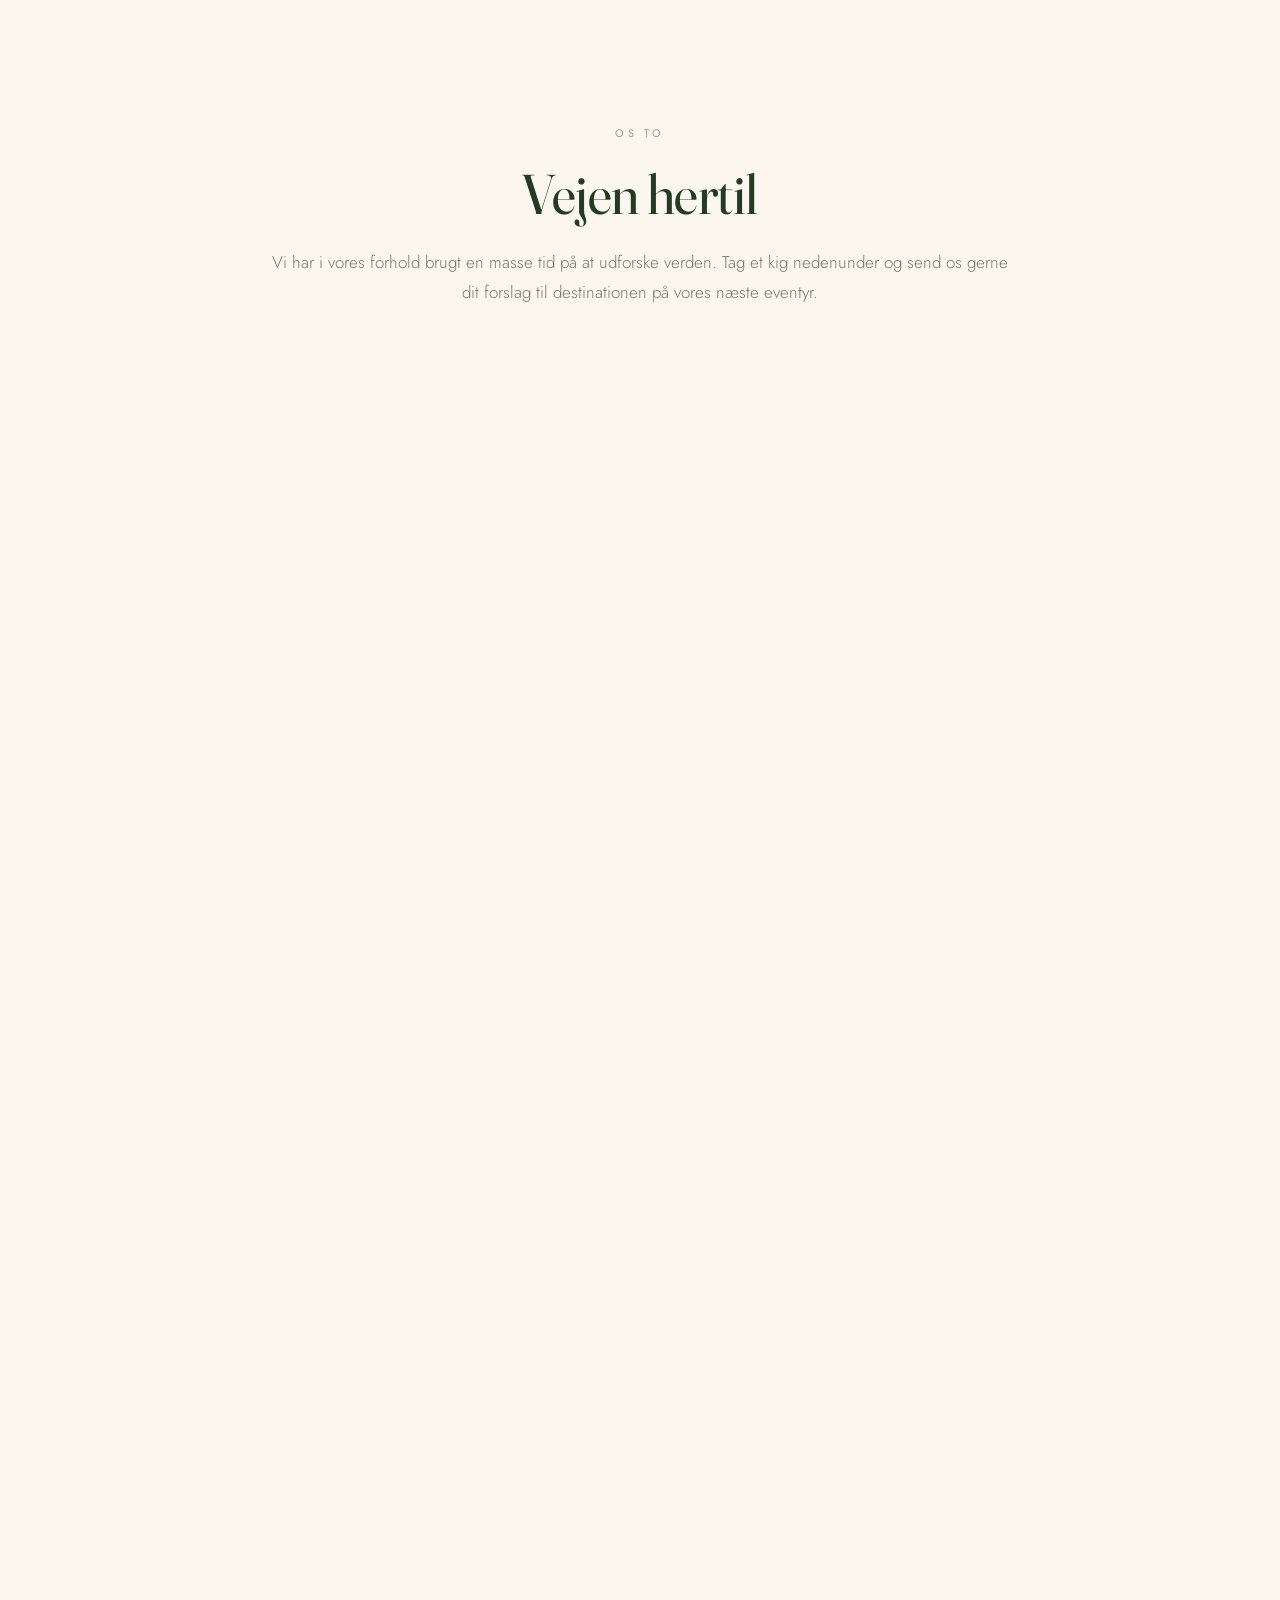
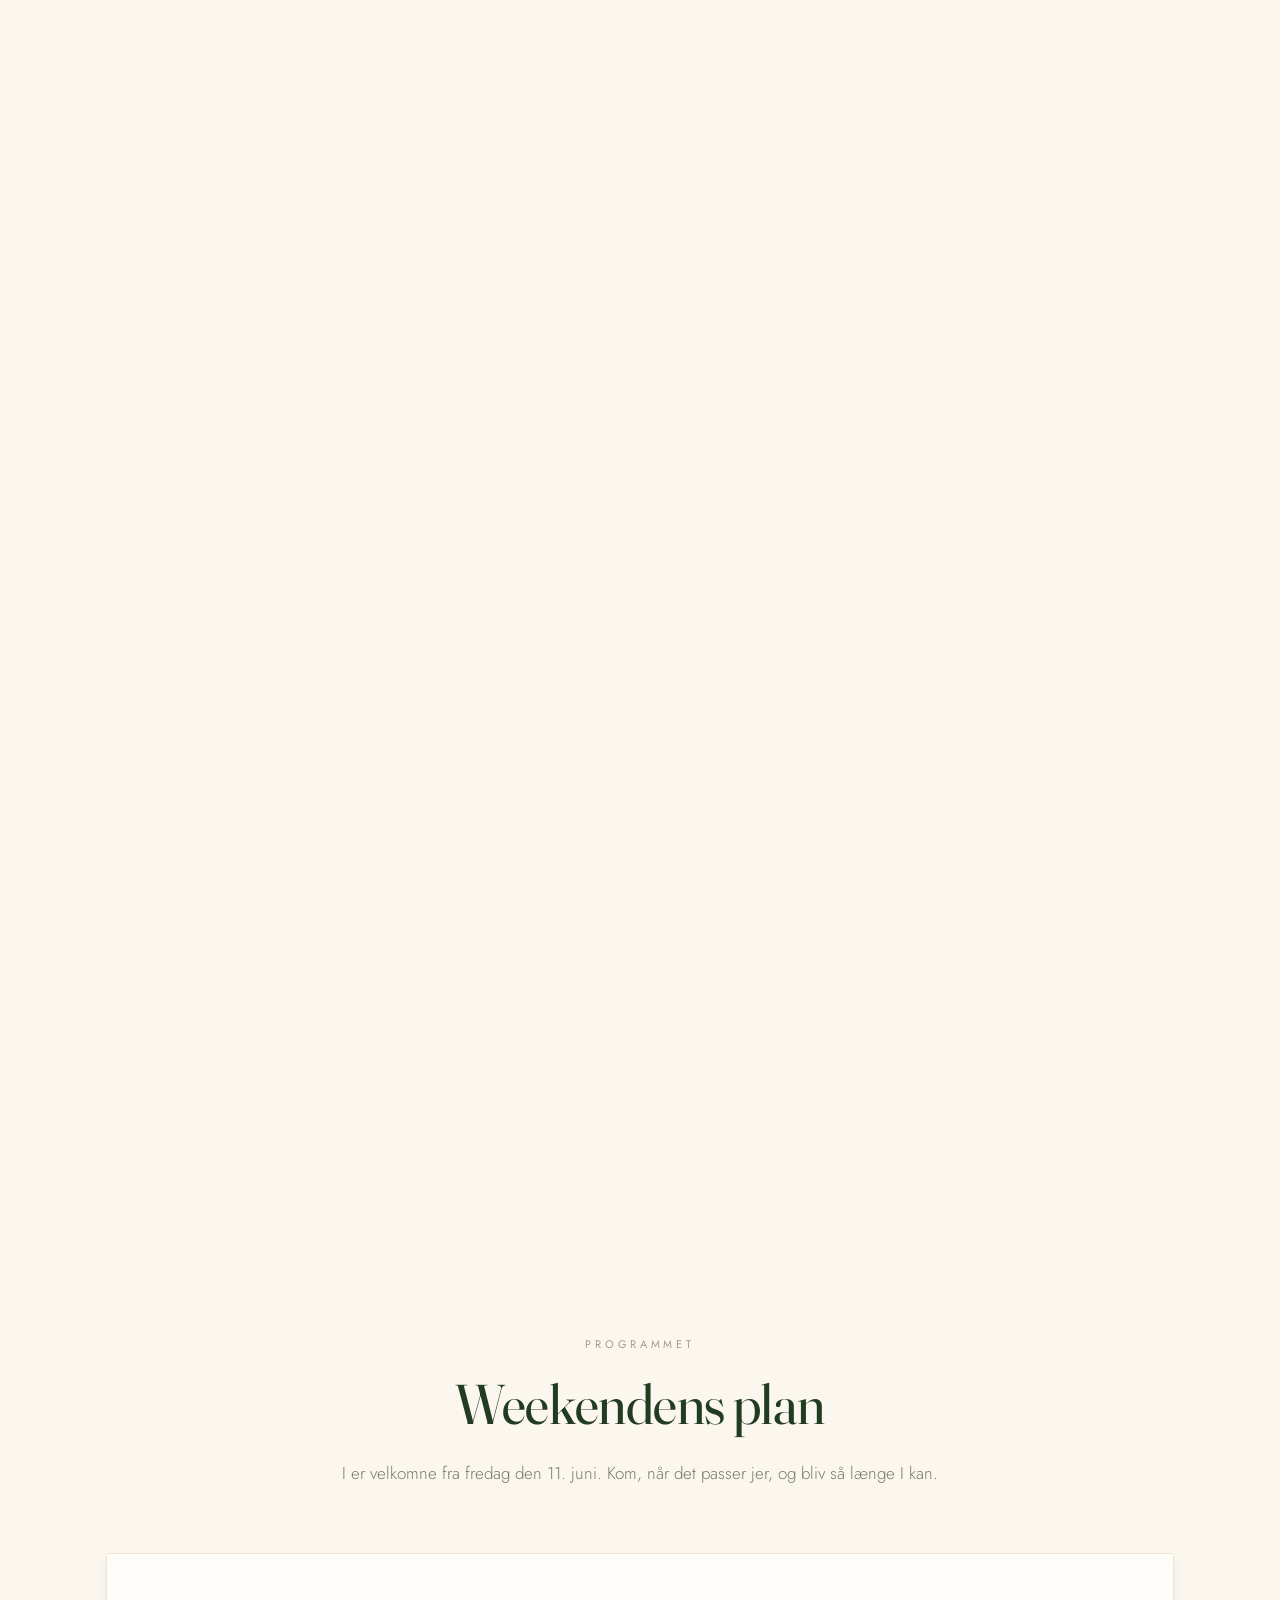
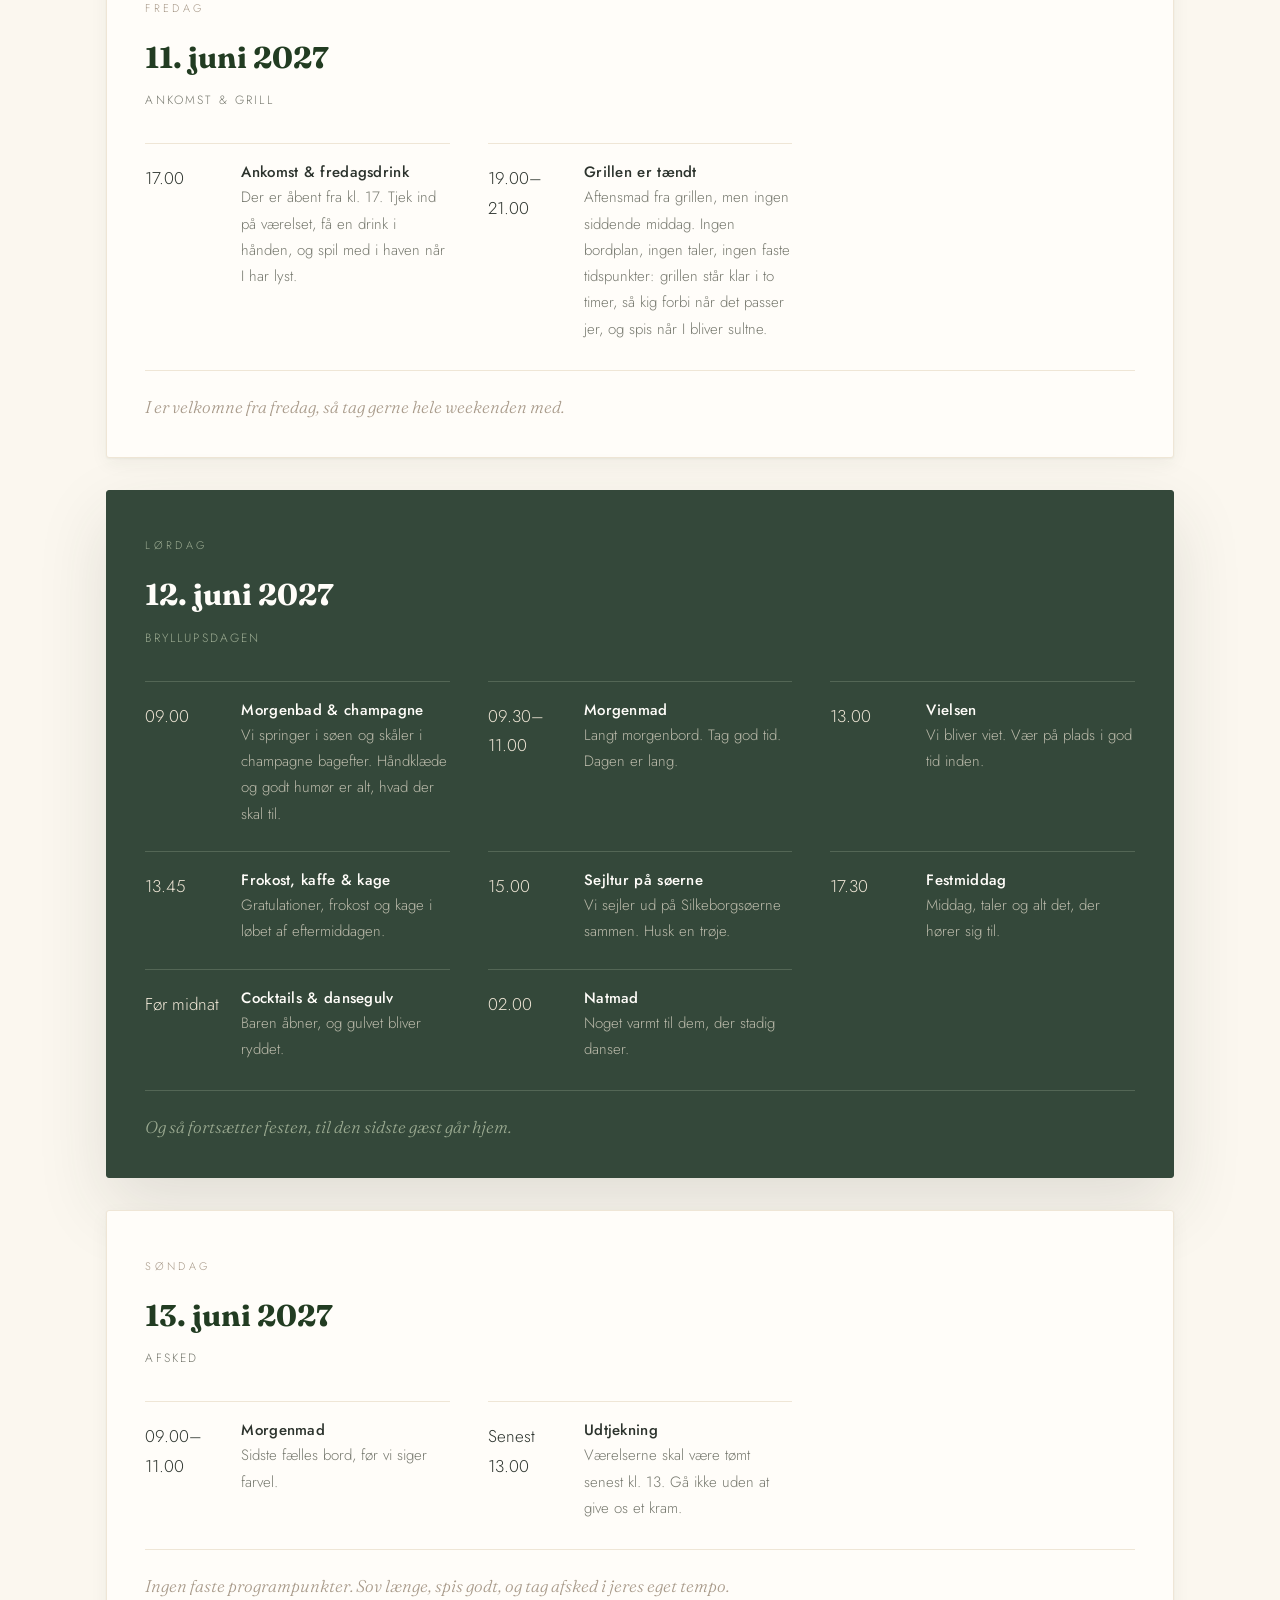
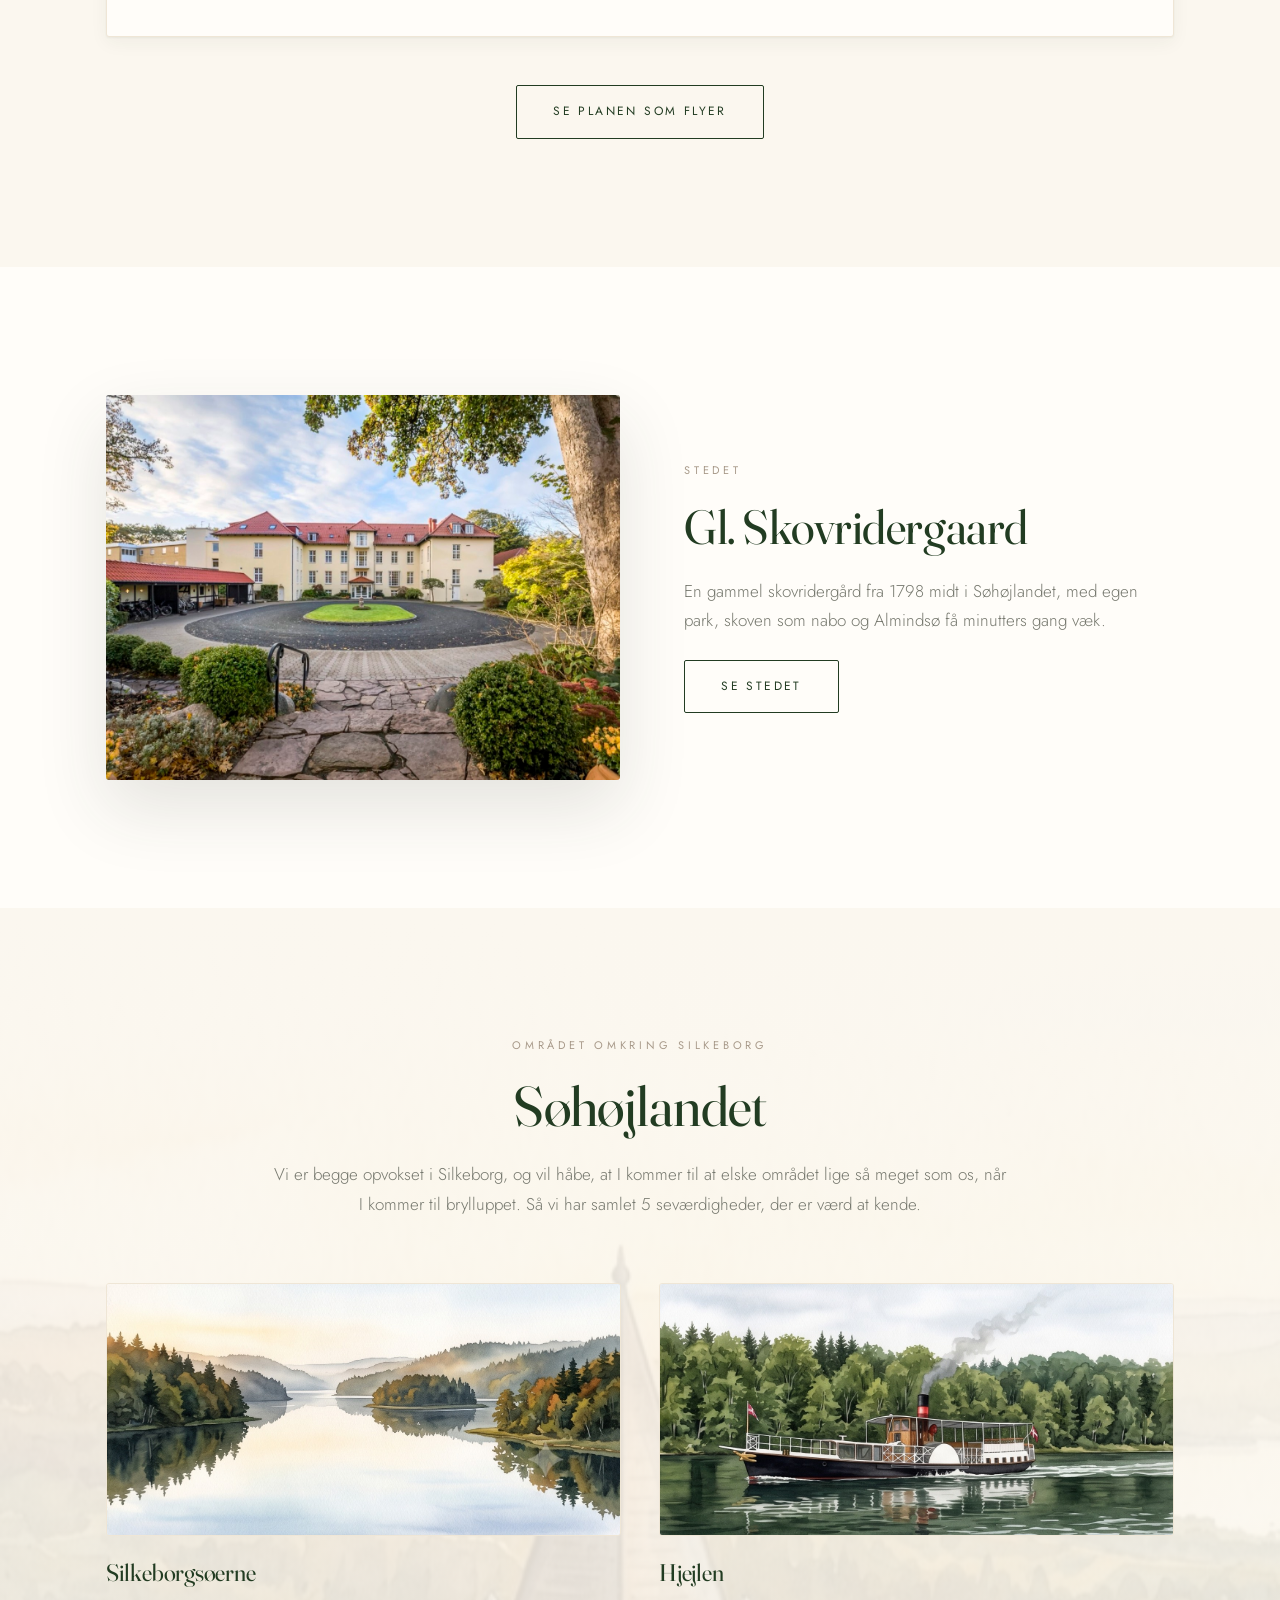
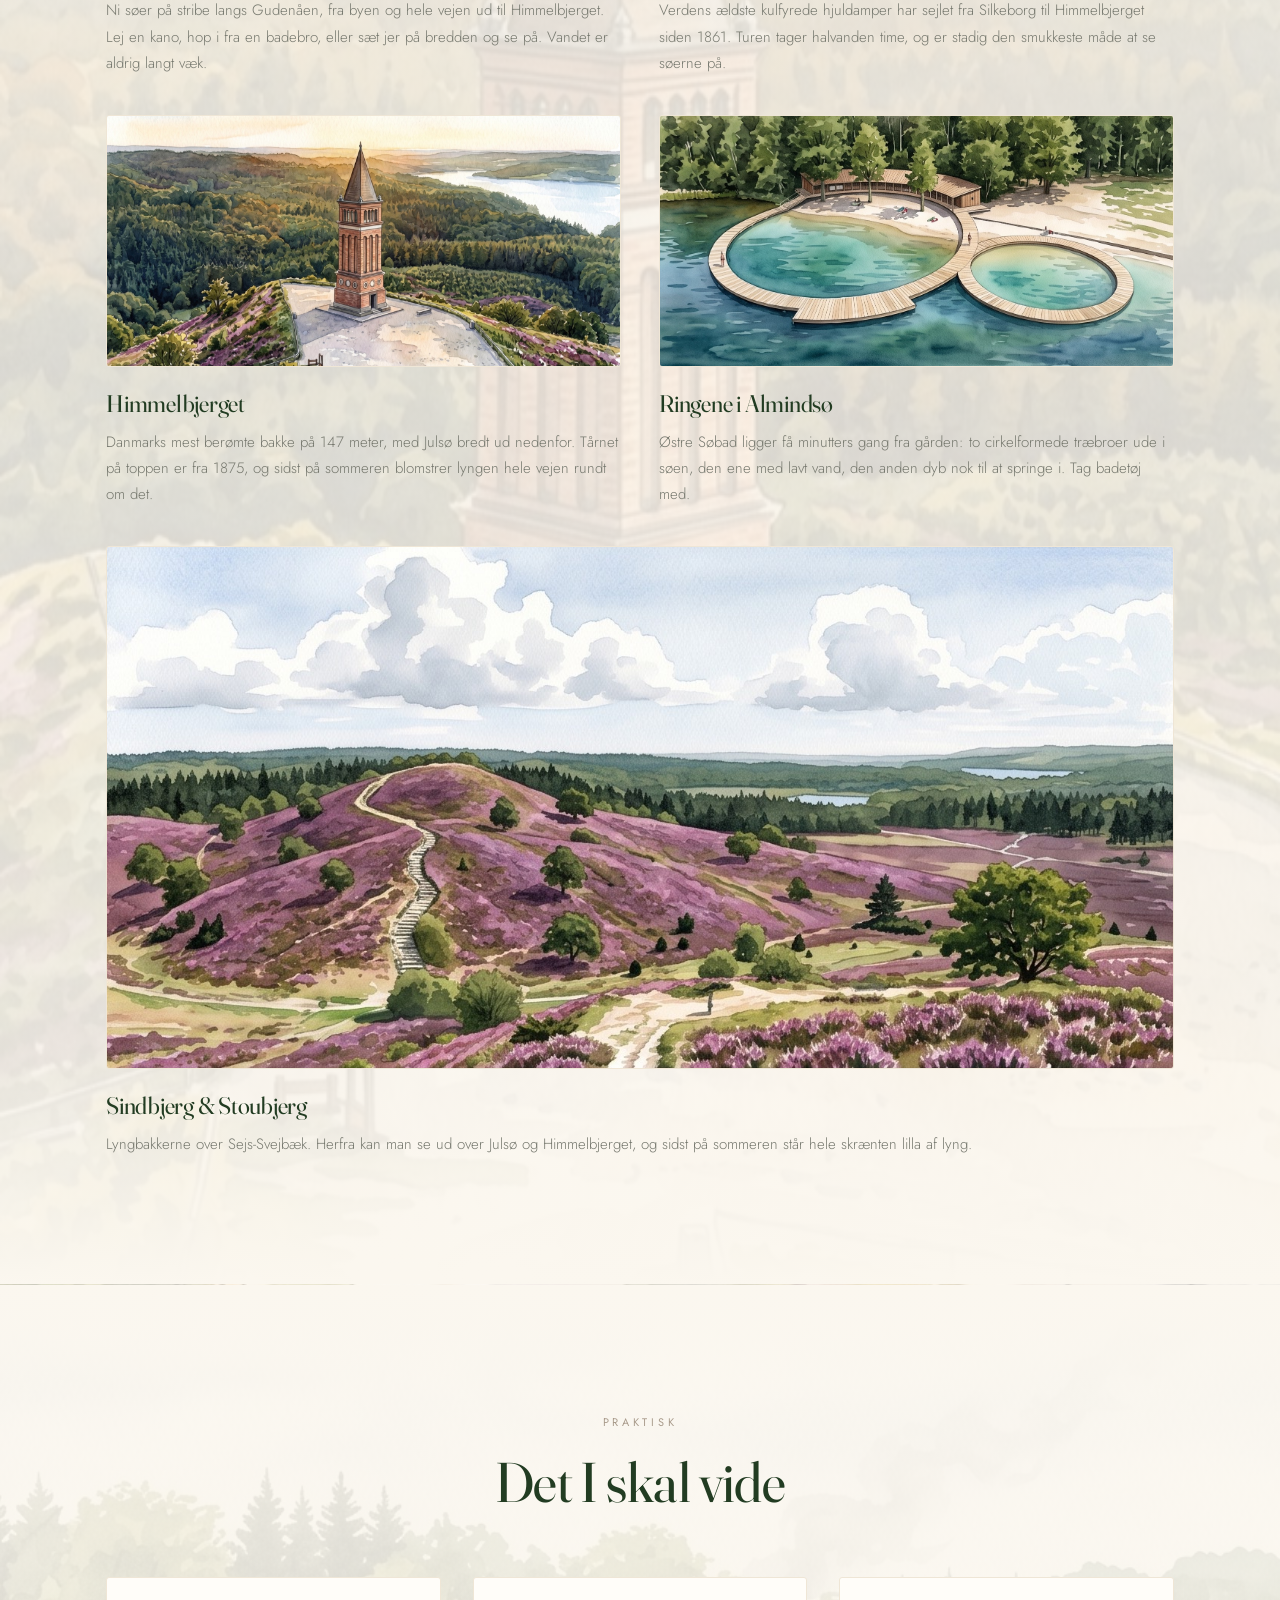
==== commit 052e6fe4: "Add New York and Udawalawe to the travel gallery Udawalawe goes in between Nungwi and Seoul, New Yor" ====
--- a/index.html
+++ b/index.html
@@ -140,7 +140,7 @@
           </div>
 
           <!--
-            Forty-one photographs, forty-one places. Each button carries the
+            Forty-three photographs, forty-three places. Each button carries the
             coordinates the globe turns to — edit data-lat / data-lon here and
             the globe follows; the names themselves live in translations.js.
           -->
@@ -433,6 +433,17 @@
                 </button>
               </li>
               <li>
+                <button class="trip" type="button" data-trip="srilanka"
+                        data-lat="6.47" data-lon="80.89">
+                  <img class="photo" src="assets/img/par/grid/par-45.jpg" alt=""
+                       data-i18n-attr="alt:travel.srilanka.alt" loading="lazy" />
+                  <span class="trip__label">
+                    <span class="trip__place" data-i18n="travel.srilanka.place">Udawalawe</span>
+                    <span class="trip__country" data-i18n="travel.srilanka.country">Sri Lanka</span>
+                  </span>
+                </button>
+              </li>
+              <li>
                 <button class="trip" type="button" data-trip="seoul"
                         data-lat="37.55" data-lon="126.99">
                   <img class="photo" src="assets/img/par/grid/par-35.jpg" alt=""
@@ -451,6 +462,17 @@
                   <span class="trip__label">
                     <span class="trip__place" data-i18n="travel.thailand.place">Chiang Mai</span>
                     <span class="trip__country" data-i18n="travel.thailand.country">Thailand</span>
+                  </span>
+                </button>
+              </li>
+              <li>
+                <button class="trip" type="button" data-trip="newyork"
+                        data-lat="40.71" data-lon="-74.01">
+                  <img class="photo" src="assets/img/par/grid/par-44.jpg" alt=""
+                       data-i18n-attr="alt:travel.newyork.alt" loading="lazy" />
+                  <span class="trip__label">
+                    <span class="trip__place" data-i18n="travel.newyork.place">New York</span>
+                    <span class="trip__country" data-i18n="travel.newyork.country">USA</span>
                   </span>
                 </button>
               </li>
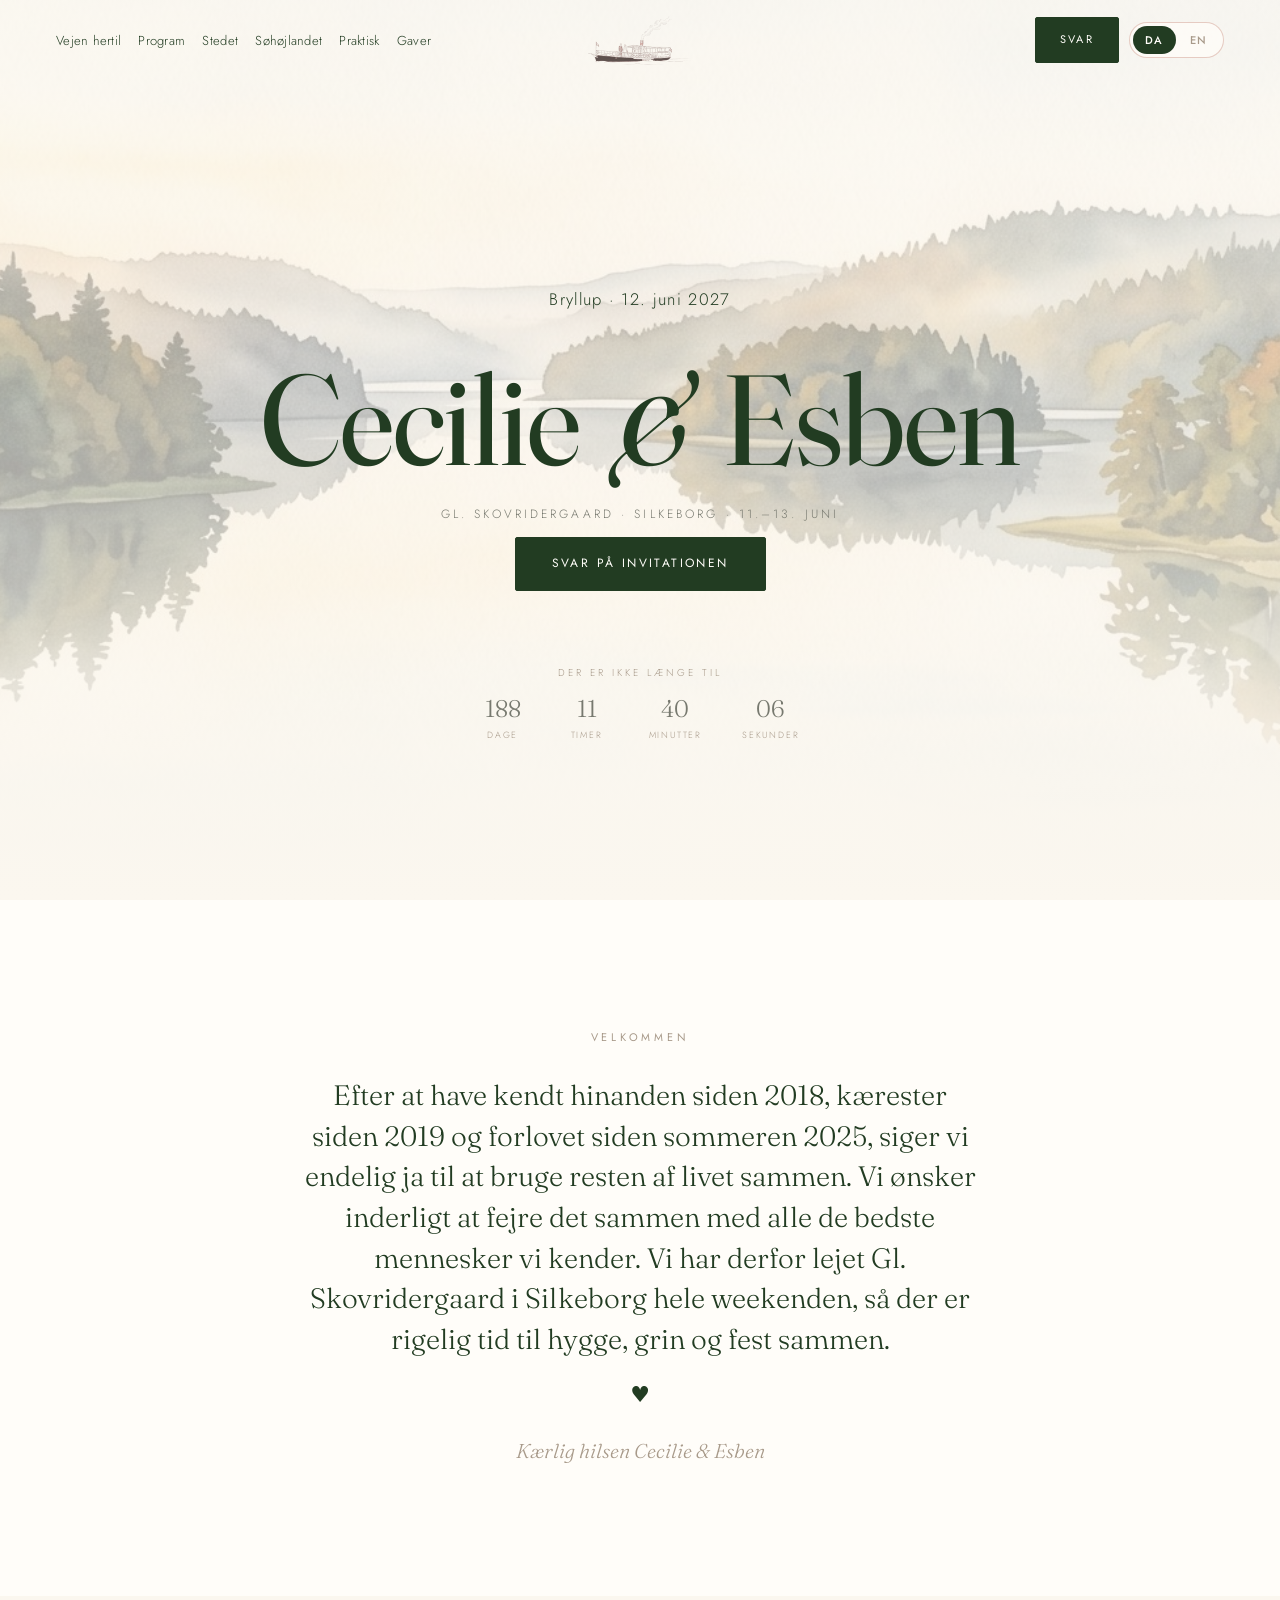
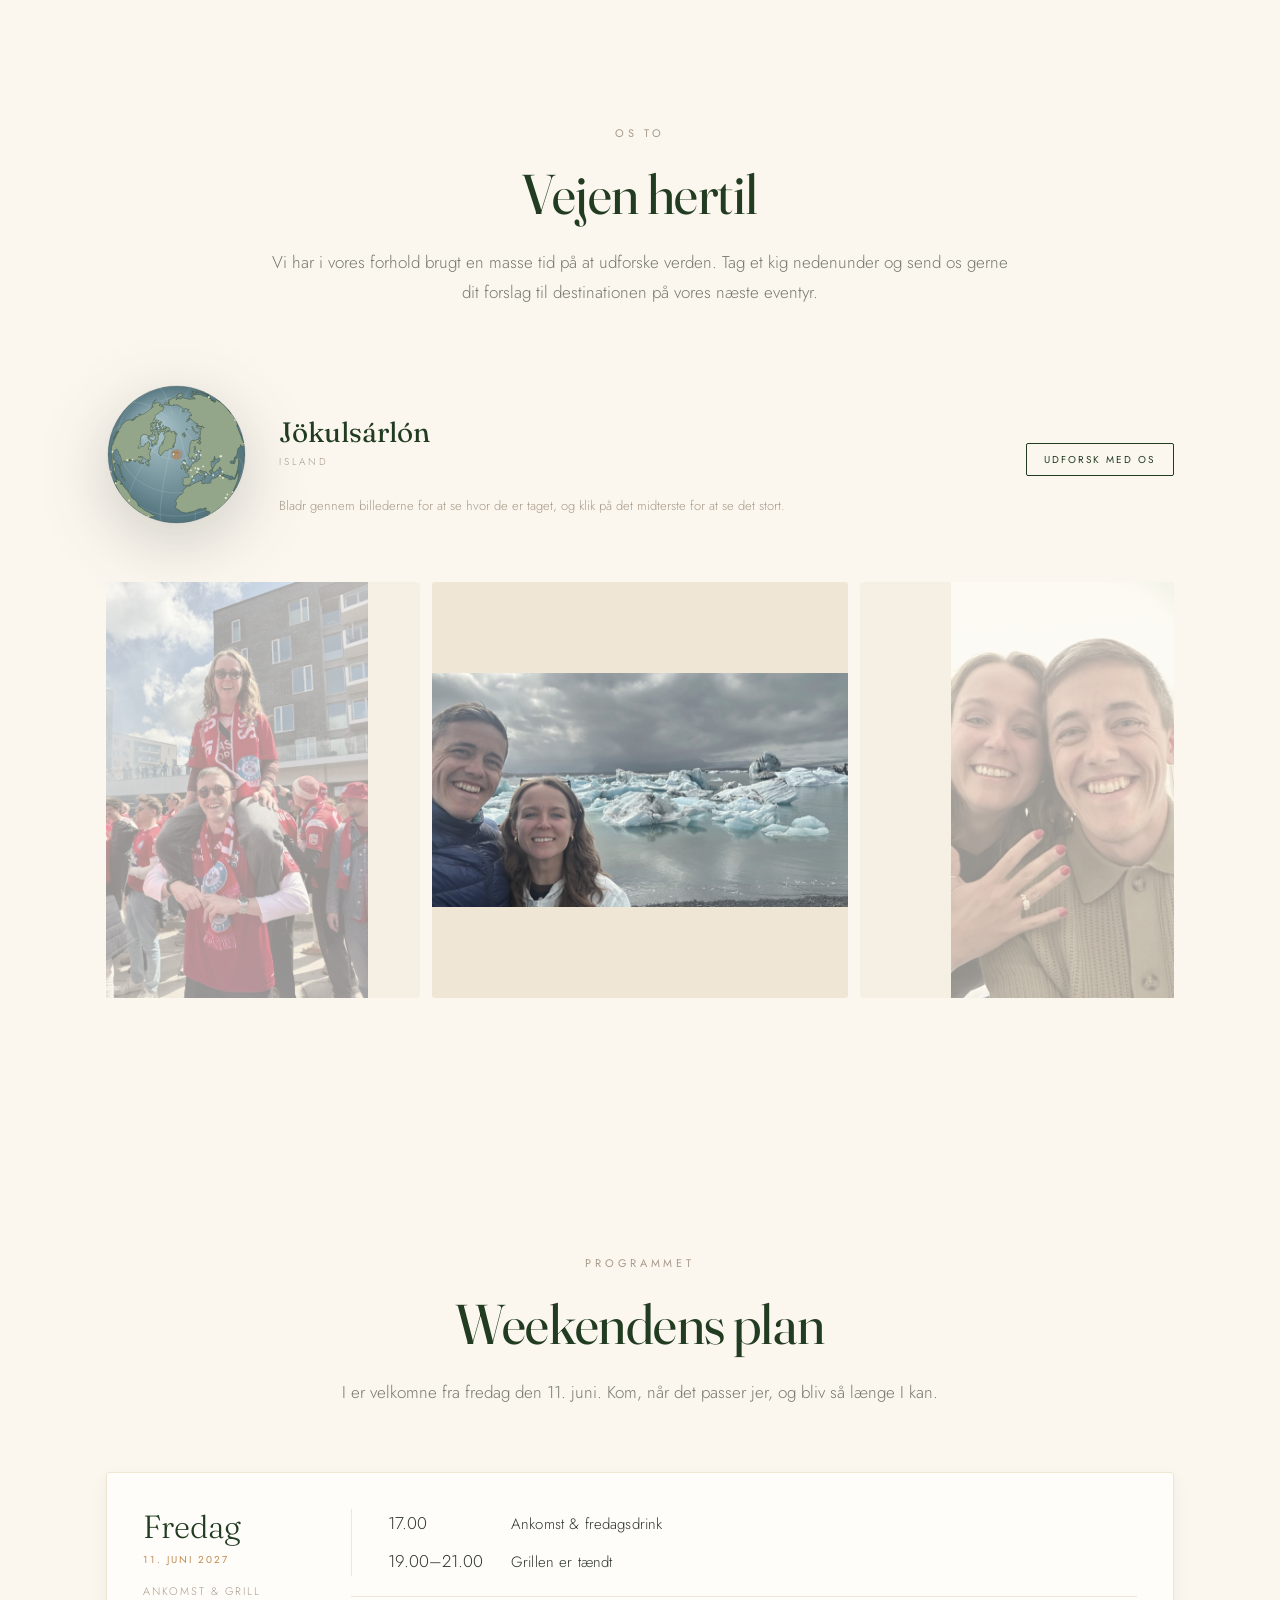
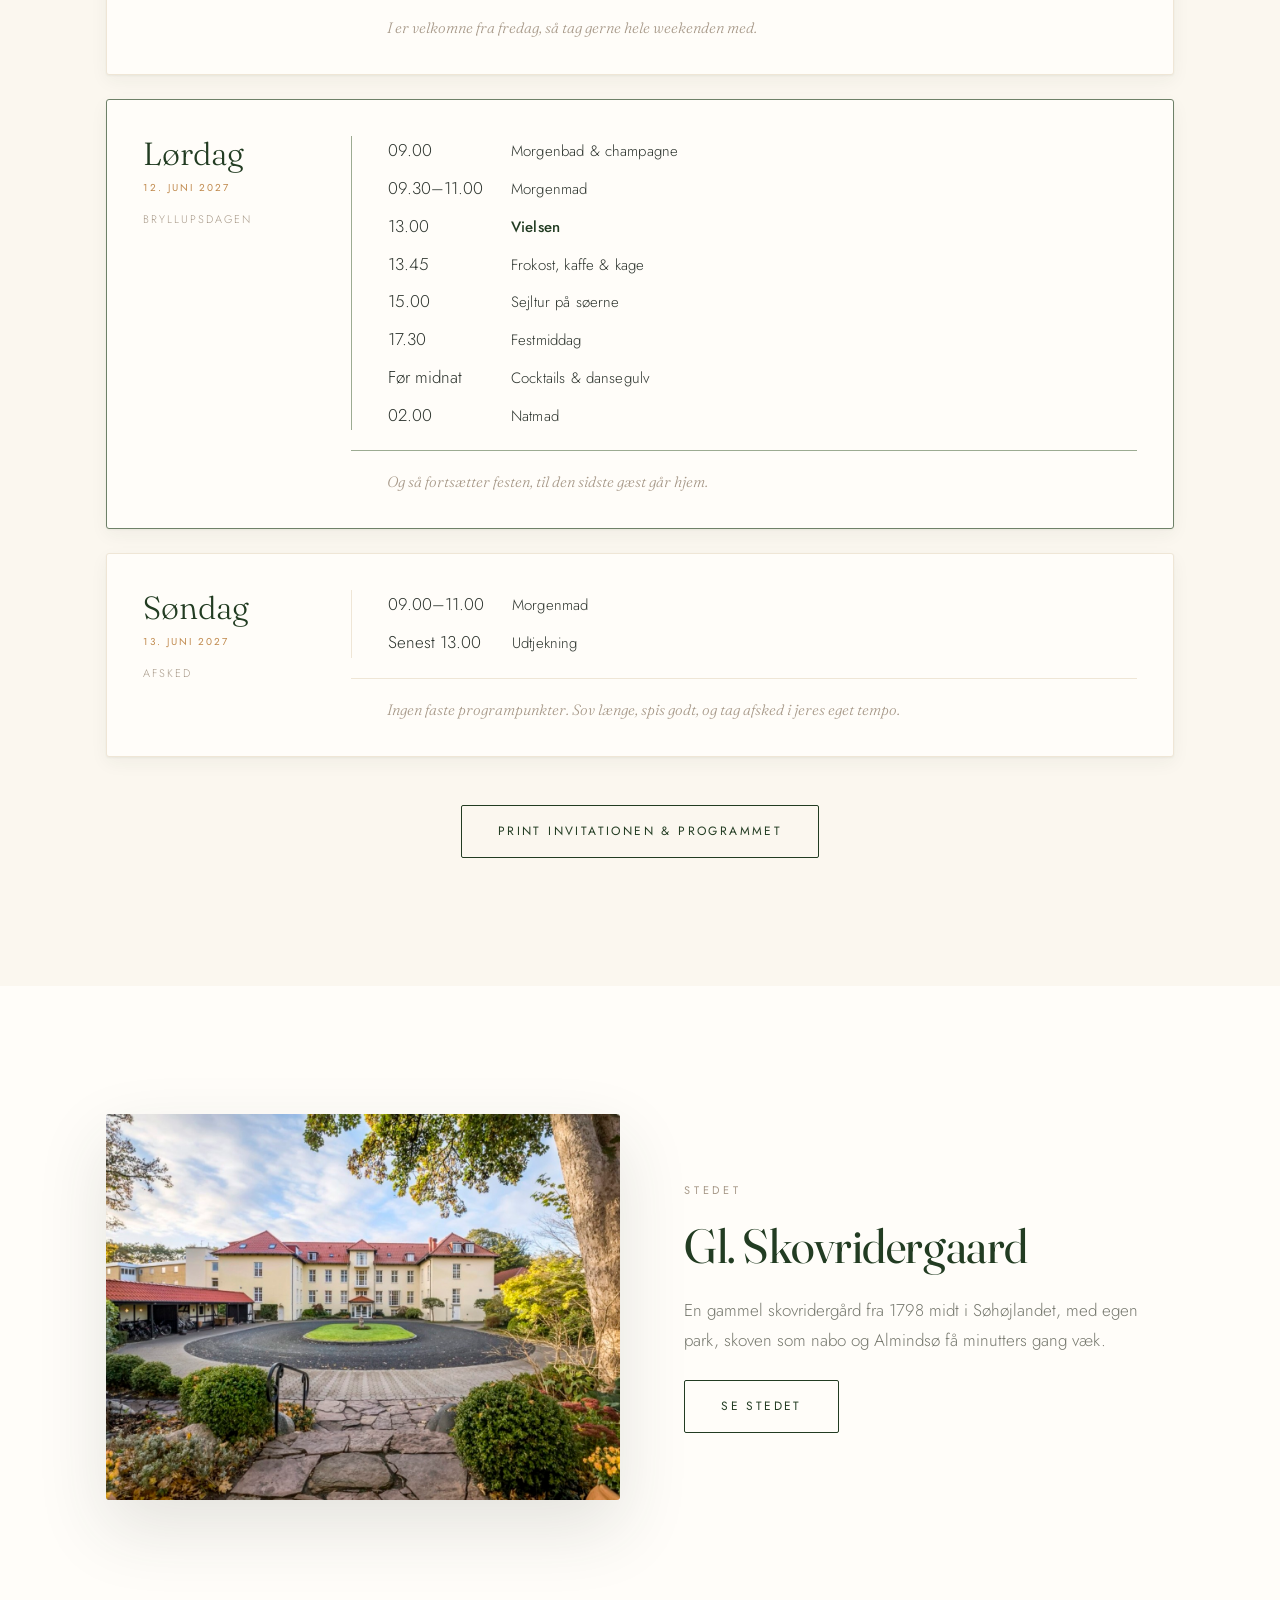
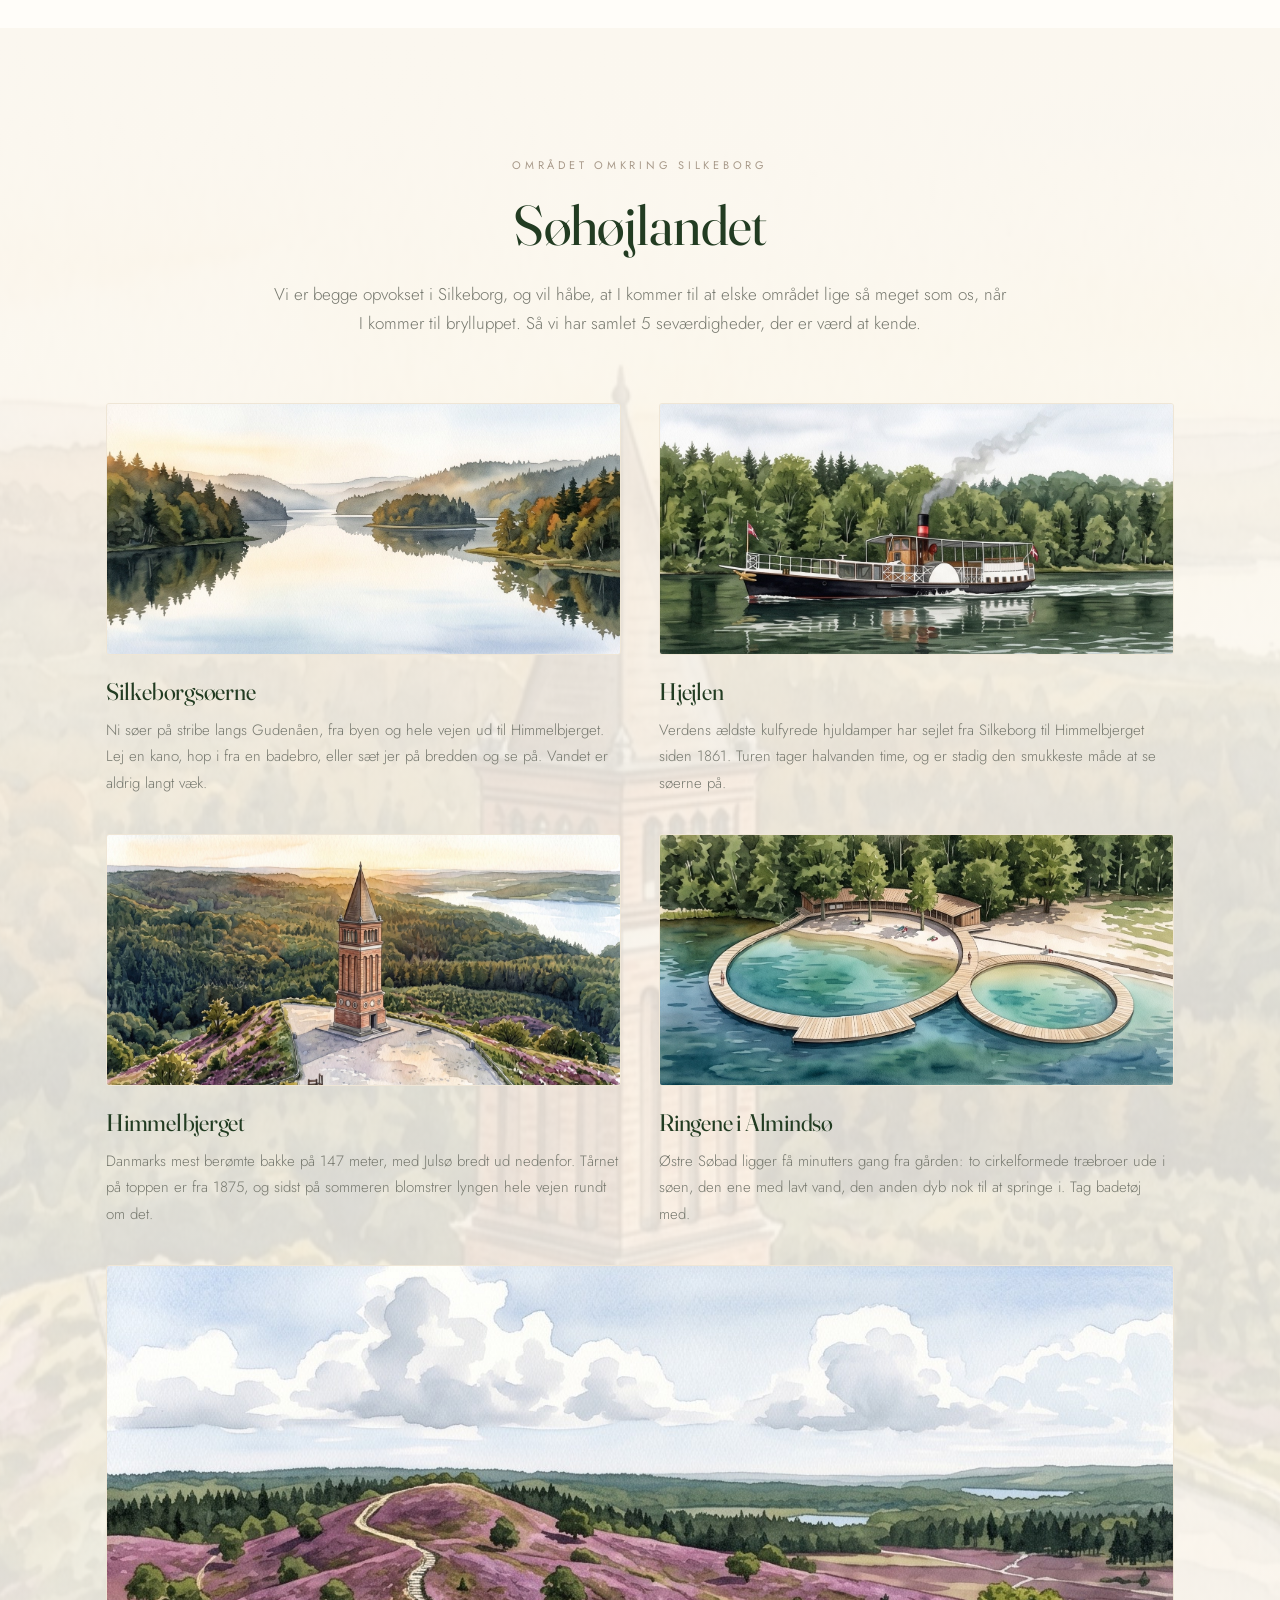
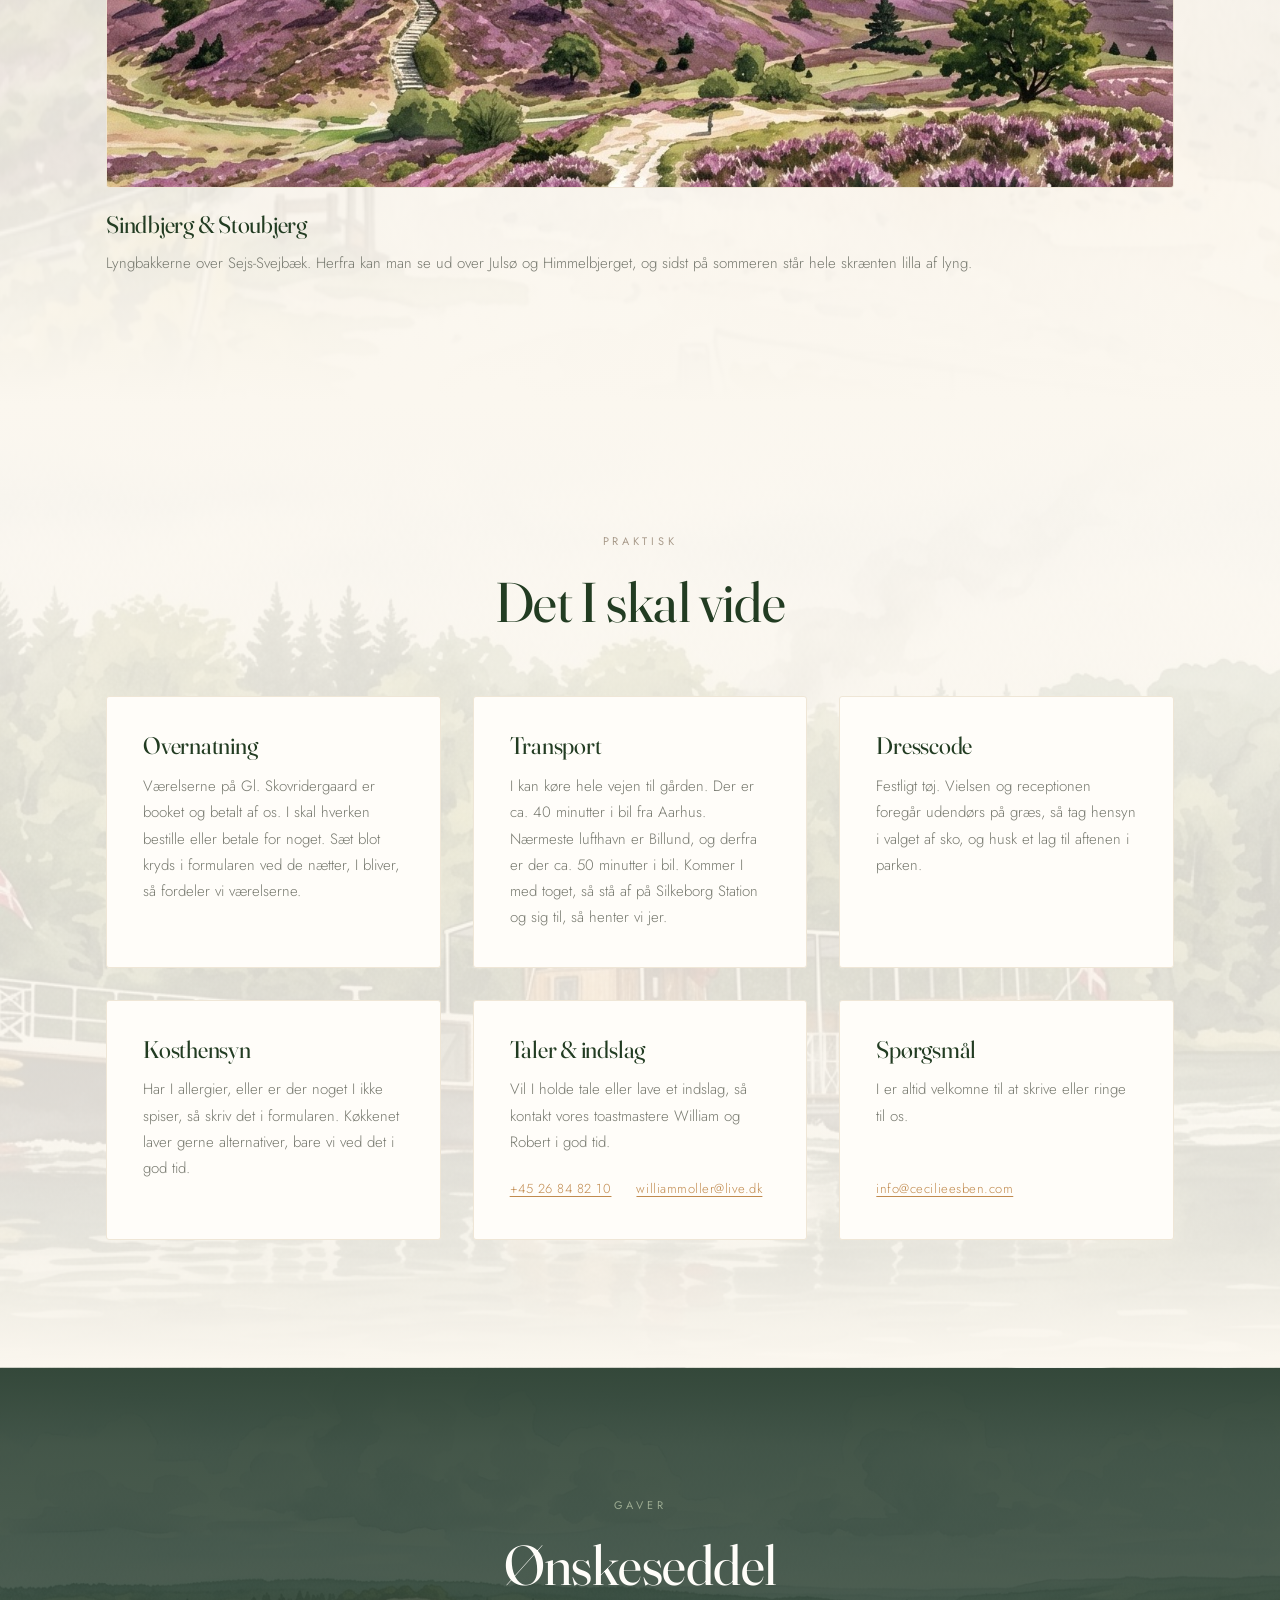
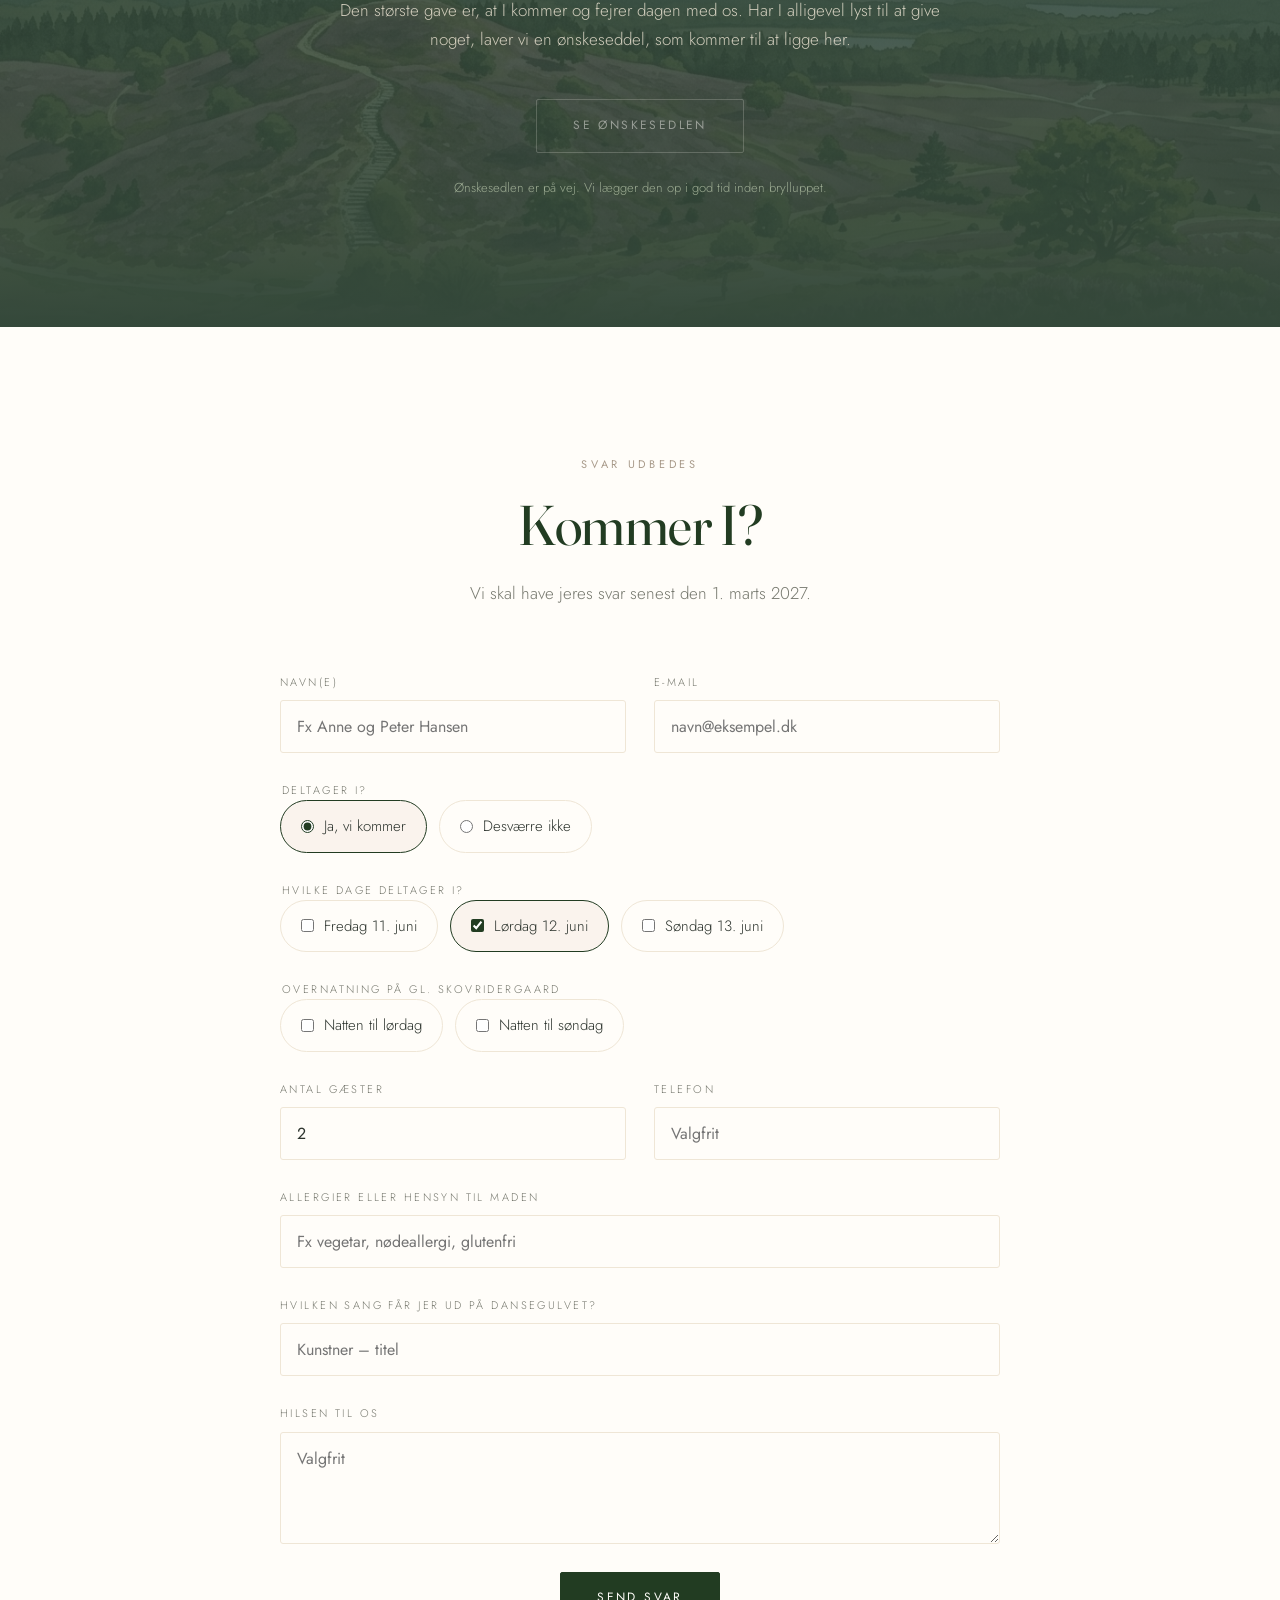
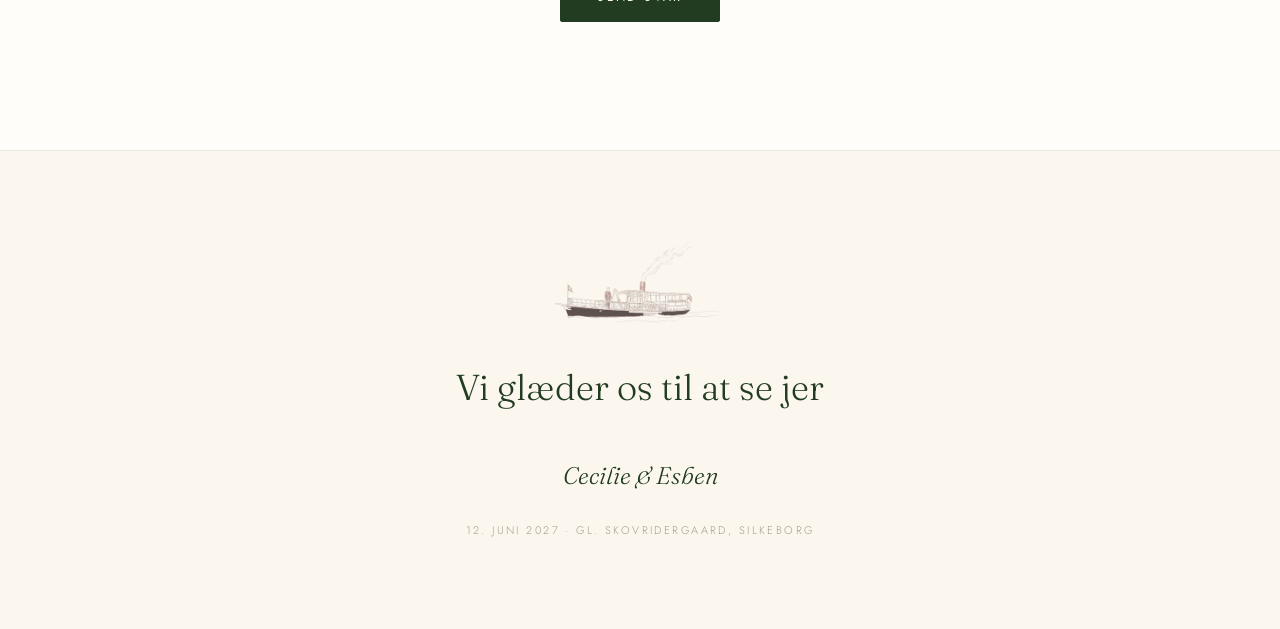
==== commit a78fe1e5: "Rebuild the invitation as a double-sided A5 flyer Replaces the A4 landscape gatefold with a single A" ====
--- a/index.html
+++ b/index.html
@@ -657,7 +657,7 @@
           <div class="days" data-schedule="cards" data-reveal></div>
 
           <p class="links">
-            <a class="btn btn--ghost" href="plan.html" data-i18n="program.link">Se planen som flyer</a>
+            <a class="btn btn--ghost" href="invitation.html" data-i18n="program.link">Print invitationen &amp; programmet</a>
           </p>
         </div>
       </section>
--- a/assets/css/style.css
+++ b/assets/css/style.css
@@ -666,121 +666,166 @@
 /* --- Programme ------------------------------------------------------------ */
 
 /*
- * The three days stack rather than sit side by side. Saturday has four times
- * as much in it as the other two, so as columns it always left one card
- * towering over its neighbours; as full-width blocks each day simply takes
- * the room it needs, and the entries inside flow into as many columns as fit.
+ * Three cards, one per day, drawn the way the A5 flyer draws them: the day
+ * itself down the left with its date under it in brass, then a hairline, then
+ * the hours as a condensed two-column list. Only the times and the titles —
+ * the descriptions belong on the flyer's own terms, which is to say not at all;
+ * what is left is the sentence under each day.
  */
 .days {
   display: grid;
-  gap: clamp(1.5rem, 3vw, 2rem);
+  gap: clamp(1rem, 2vw, 1.5rem);
 }
 
 .day {
-  padding: clamp(1.75rem, 3vw, 2.5rem);
+  display: grid;
+  grid-template-columns: minmax(0, 13rem) minmax(0, 1fr);
+  padding: clamp(1.5rem, 3vw, 2.25rem);
   border: 1px solid var(--sand);
   border-radius: var(--radius);
   background: var(--paper-2);
   box-shadow: var(--shadow-sm);
 }
 
+/* Saturday is the day the weekend is built around; a green hairline says so
+   without turning the card into a black block among two pale ones. */
 .day--feature {
-  border-color: var(--forest);
-  background: var(--forest);
-  color: var(--sand);
-  box-shadow: var(--shadow-lg);
+  border-color: var(--sage-deep);
+}
+
+.day__head {
+  grid-column: 1;
+  grid-row: 1 / span 2;
 }
 
 .day__day {
+  display: block;
+  font-family: var(--font-display);
+  font-size: clamp(1.5rem, 1.2rem + 1vw, 2rem);
+  line-height: 1.1;
+  letter-spacing: 0;
+  text-transform: none;
+  color: var(--hunter);
+}
+
+.day__date {
+  display: block;
+  margin-top: 0.45rem;
+  font-family: var(--font-body);
+  font-weight: 400;
+  font-size: 0.625rem;
+  letter-spacing: 0.2em;
+  text-transform: uppercase;
+  color: var(--brass);
+}
+
+.day__title {
+  margin: 0.85rem 0 0;
   font-size: 0.6875rem;
-  letter-spacing: 0.3em;
+  letter-spacing: 0.18em;
   text-transform: uppercase;
   color: var(--taupe);
 }
 
-.day--feature .day__day {
-  color: var(--sage);
-}
-
-.day__date {
-  display: block;
-  margin-top: 0.625rem;
-  font-family: var(--font-display);
-  font-size: 1.875rem;
-  color: var(--hunter);
-}
-
-.day--feature .day__date {
-  color: var(--paper-2);
-}
-
-.day__title {
-  margin-top: 0.375rem;
-  font-size: 0.75rem;
-  letter-spacing: 0.18em;
-  text-transform: uppercase;
-  color: var(--muted);
-}
-
-.day--feature .day__title {
-  color: var(--sage);
-}
-
+/*
+ * The list is the grid, and every entry is `display: contents` — so the times
+ * line up down the whole day instead of each row setting its own column.
+ */
 .day__list {
-  display: grid;
-  gap: 1.5rem clamp(1.5rem, 3vw, 2.5rem);
-  grid-template-columns: repeat(auto-fill, minmax(19rem, 1fr));
-  margin: 2rem 0 0;
-  padding: 0;
+  grid-column: 2;
+  grid-row: 1;
+  display: grid;
+  grid-template-columns: max-content minmax(0, 1fr);
+  gap: 0.5rem clamp(1rem, 2.5vw, 1.75rem);
+  align-content: start;
+  /* Fraunces and Jost sit on different metrics, so each row is lined up on
+     the baseline rather than on the top of its box. */
+  align-items: baseline;
+  margin: 0;
+  padding-left: clamp(1.25rem, 3vw, 2.25rem);
+  border-left: 1px solid var(--sand);
   list-style: none;
 }
 
-/* Every entry carries its own rule, since in a multi-column list there is no
-   single "first" one to leave bare. */
+.day--feature .day__list {
+  border-left-color: var(--sage);
+}
+
 .day__item {
-  display: grid;
-  grid-template-columns: 5rem 1fr;
-  gap: 1rem;
-  padding-top: 1.25rem;
-  border-top: 1px solid var(--sand);
-}
-
-.day--feature .day__item {
-  border-top-color: rgba(156, 171, 146, 0.3);
+  display: contents;
 }
 
 .day__time {
   font-family: var(--font-display);
-  font-size: 1.0625rem;
-  color: var(--brass);
+  font-size: 0.9375rem;
+  line-height: 1.5;
+  color: var(--taupe);
   font-variant-numeric: tabular-nums;
 }
 
-.day--feature .day__time {
-  color: var(--sage);
-}
-
 .day__item h4 {
-  margin: 0 0 0.25rem;
+  margin: 0;
   font-family: var(--font-body);
   font-size: 0.9375rem;
+  font-weight: 300;
+  line-height: 1.5;
+  letter-spacing: 0.01em;
+  color: var(--ink);
+}
+
+/* The one hour everything else is arranged around. */
+.day__item--key .day__time,
+.day__item--key h4 {
   font-weight: 500;
-  letter-spacing: 0.02em;
-  color: var(--ink);
-}
-
-.day--feature .day__item h4 {
-  color: var(--paper-2);
-}
-
-.day__item p {
-  margin: 0;
+  color: var(--hunter);
+}
+
+.day__note {
+  grid-column: 2;
+  grid-row: 2;
+  margin: 1.25rem 0 0;
+  padding: 1.25rem 0 0 clamp(1.25rem, 3vw, 2.25rem);
+  border-top: 1px solid var(--sand);
+  font-family: var(--font-display);
+  font-style: italic;
   font-size: 0.9375rem;
-  color: var(--muted);
-}
-
-.day--feature .day__item p {
-  color: rgba(239, 230, 214, 0.72);
+  line-height: 1.4;
+  color: var(--taupe);
+}
+
+.day--feature .day__note {
+  border-top-color: var(--sage);
+}
+
+/* Stacked, the hairline has nothing to divide, so the day simply sits on top
+   of its own hours. */
+@media (max-width: 44rem) {
+  .day {
+    grid-template-columns: minmax(0, 1fr);
+  }
+
+  .day__head,
+  .day__list,
+  .day__note {
+    grid-column: 1;
+    grid-row: auto;
+  }
+
+  .day__list {
+    margin-top: 1.25rem;
+    padding-left: 0;
+    border-left: 0;
+    border-top: 1px solid var(--sand);
+    padding-top: 1.25rem;
+  }
+
+  .day--feature .day__list {
+    border-top-color: var(--sage);
+  }
+
+  .day__note {
+    padding-left: 0;
+  }
 }
 
 /* --- Venue teaser --------------------------------------------------------- */
@@ -841,87 +886,130 @@
   background-position: center;
 }
 
-/* --- Vejen hertil: ten places, one globe ---------------------------------- */
-
-/* No align-items here: the globe column has to stretch the full height of the
-   row, or its sticky child would have nothing to travel along. */
+/* --- Vejen hertil: forty-five places, one globe --------------------------- */
+
+/*
+ * One layout at every width: the globe rides at the top as a slim bar, and the
+ * photographs run underneath it as a snap carousel. There is no hover version
+ * any more — whichever card is nearest the middle is the selected one, on a
+ * trackpad exactly as on a thumb, and globe.js turns the globe to it.
+ */
 .travel {
   display: grid;
-  gap: clamp(2rem, 4vw, 3.5rem);
-}
-
-@media (min-width: 62rem) {
-  .travel {
-    grid-template-columns: minmax(0, 1fr) 22rem;
-  }
+  gap: clamp(1.25rem, 3vw, 2rem);
 }
 
 /*
- * Columns rather than a grid: the photographs keep their own proportions, so
- * nobody gets cropped out of the frame. Tall and wide shots simply stack.
+ * The peek is paid for with padding rather than a narrower card, which is what
+ * lets the first and last photograph reach the middle: the content box is
+ * exactly one card wide, so `flex: 0 0 100%` is one card, and the padding
+ * either side is the sliver of the neighbours you can see. On a wide screen
+ * the padding grows instead of the card, so the card never becomes a square
+ * the height of the window.
  */
 .travel__grid {
-  columns: 2;
-  column-gap: clamp(0.75rem, 1.6vw, 1.25rem);
-  margin: 0;
+  --peek: 17%;
+  --card: 26rem;
+
+  display: flex;
+  gap: 0.75rem;
+  margin: 0;
+  /* Out to the screen edges, so the neighbours run off the sides. */
+  margin-inline: calc(var(--gutter) * -1);
   padding: 0;
+  /*
+   * A percentage padding resolves against the containing block, not against
+   * this element — which is what makes the peek work while the list hangs out
+   * past its own container: the overhang cancels on both sides, so the middle
+   * of a card is still the middle of the page.
+   */
+  padding-inline: var(--peek);
   list-style: none;
+  overflow-x: auto;
+  scroll-snap-type: x mandatory;
+  overscroll-behavior-x: contain;
+  scrollbar-width: none;
+}
+
+.travel__grid::-webkit-scrollbar {
+  display: none;
 }
 
 .travel__grid li {
-  break-inside: avoid;
-  margin-bottom: clamp(0.75rem, 1.6vw, 1.25rem);
-}
-
-/* One photograph. Pointing at it turns the globe, clicking it opens it up. */
+  flex: 0 0 100%;
+  scroll-snap-align: center;
+}
+
+/*
+ * Wide enough that a card the width of the column would be a square the height
+ * of the window. The list stops hanging past its container here, so the peek
+ * can be stated as "whatever is left beside a card of --card" and both sides
+ * still measure from the same box.
+ */
+@media (min-width: 48rem) {
+  .travel__grid {
+    margin-inline: 0;
+    padding-inline: max(12%, (100% - var(--card)) / 2);
+  }
+}
+
+/*
+ * Side by side the cards need one shape between them, or the carousel lurches
+ * with every swipe. They get a square, and the photograph sits inside it on a
+ * wash of its own colours rather than being cropped to fit — a centre crop
+ * this tight leaves half the couple outside the frame on the wide shots.
+ */
 .trip {
   position: relative;
   display: block;
   width: 100%;
+  aspect-ratio: 1 / 1;
   padding: 0;
   overflow: hidden;
   border: 0;
   border-radius: var(--radius);
   background: var(--sand);
   cursor: zoom-in;
-  transition: transform 0.35s ease, box-shadow 0.35s ease;
+  opacity: 0.4;
+  transition: opacity 0.35s ease;
+}
+
+/*
+ * The mount is a blurred wash of the photograph itself, set from globe.js.
+ * Without it the sliver of a neighbour showing past the card edge is often
+ * bare mount — a tall photograph touches neither side — and a blank edge
+ * invites nobody to swipe. This way the colours of the next place always
+ * show, however the photograph is shaped.
+ */
+.trip::before {
+  content: '';
+  position: absolute;
+  inset: 0;
+  background: var(--shot, none) center / cover no-repeat;
+  transform: scale(1.2);
+  filter: blur(1.25rem) saturate(0.7);
+  opacity: 0.55;
 }
 
 .trip img {
+  position: relative;
   width: 100%;
-  height: auto;
-  transition: transform 0.6s ease, filter 0.4s ease;
-}
-
+  height: 100%;
+  object-fit: contain;
+}
+
+.trip[aria-current] {
+  opacity: 1;
+}
+
+/* The name of the place is already up in the globe bar. */
 .trip__label {
-  position: absolute;
-  inset: auto 0 0;
-  display: grid;
-  gap: 0.15rem;
-  padding: 3rem 0.9rem 0.85rem;
-  background: linear-gradient(to top, rgba(30, 36, 31, 0.8), transparent);
-  color: var(--paper-2);
-  text-align: left;
-  opacity: 0;
-  transform: translateY(0.35rem);
-  transition: opacity 0.35s ease, transform 0.35s ease;
-}
-
-.trip__place {
-  font-family: var(--font-display);
-  font-size: 1.0625rem;
-  line-height: 1.15;
-}
-
-.trip__country {
-  font-size: 0.625rem;
-  letter-spacing: 0.24em;
-  text-transform: uppercase;
-  color: rgba(239, 230, 214, 0.8);
-}
-
-/* A quiet hint that there is a bigger version behind the picture. */
-.trip::after,
+  display: none;
+}
+
+/* A quiet hint that there is a bigger version behind the picture. It belongs
+   to the selected card only: the neighbours are not open to be opened. */
+.trip[aria-current]::after,
 .figure__zoom::after {
   content: '';
   position: absolute;
@@ -939,53 +1027,50 @@
   transition: opacity 0.3s ease;
 }
 
-.trip:hover,
-.trip:focus-visible {
-  transform: translateY(-3px);
-  box-shadow: var(--shadow-lg);
-}
-
-.trip:hover::after,
+.trip[aria-current]:hover::after,
 .trip:focus-visible::after,
 .figure__zoom:hover::after,
 .figure__zoom:focus-visible::after {
   opacity: 1;
 }
 
-.trip:hover img,
-.trip:focus-visible img {
-  transform: scale(1.04);
-  filter: saturate(0.95) sepia(0.03);
-}
-
-.trip:hover .trip__label,
-.trip:focus-visible .trip__label,
-.trip[aria-current] .trip__label {
-  opacity: 1;
-  transform: none;
-}
-
-/* The selected tile keeps a hunter-green hairline once the pointer moves on. */
-.trip[aria-current]::after {
-  content: '';
-  position: absolute;
-  inset: 0;
-  border: 2px solid var(--hunter);
-  border-radius: var(--radius);
-  pointer-events: none;
-}
-
 /* --- The globe ------------------------------------------------------------ */
 
+/* The bar leads and the photographs run under it, whichever order the two sit
+   in the markup. */
+.globe {
+  order: -1;
+}
+
+/*
+ * The globe on the left, and beside it the name of the place with the shuffle
+ * underneath — all of it slim enough to stay pinned while the photographs
+ * scroll past under it.
+ */
 .globe__sticky {
   position: sticky;
-  top: calc(var(--header-h) + 1.5rem);
-  text-align: center;
+  top: var(--header-h);
+  z-index: 5;
+  display: grid;
+  grid-template-columns: auto minmax(0, 1fr);
+  grid-template-areas:
+    'stage label'
+    'stage action';
+  align-items: center;
+  column-gap: clamp(1.25rem, 2.5vw, 2rem);
+  row-gap: 0.5rem;
+  padding: 0.75rem 0 1rem;
+  background: var(--paper);
+  text-align: left;
+}
+
+.section--paper .globe__sticky {
+  background: var(--paper-2);
 }
 
 .globe__stage {
-  width: min(20rem, 100%);
-  margin-inline: auto;
+  grid-area: stage;
+  width: clamp(6.5rem, 11vw, 9.5rem);
   filter: drop-shadow(0 18px 34px rgba(44, 51, 45, 0.22));
 }
 
@@ -995,10 +1080,11 @@
 }
 
 .globe__label {
-  display: grid;
-  gap: 0.5rem;
-  margin: 1.75rem 0 0;
-  min-height: 3.5rem;
+  grid-area: label;
+  align-self: end;
+  display: grid;
+  gap: 0.35rem;
+  margin: 0;
 }
 
 .globe__place {
@@ -1016,170 +1102,46 @@
   color: var(--taupe);
 }
 
+/* The hint tells you how the carousel works, so it sits under the bar rather
+   than inside it, where there is no room for a sentence. */
 .globe__hint {
-  margin: 1.25rem 0 0;
+  grid-area: hint;
+  margin: 0;
   font-size: 0.8125rem;
   color: var(--taupe);
 }
 
 .globe__shuffle {
-  margin-top: 1.25rem;
-  padding-inline: 1.5rem;
-}
-
-/*
- * On a phone the globe leads, and stays put as a slim bar while the
- * photographs scroll underneath it: globe on the left, place name alongside.
- */
-@media (max-width: 61.99rem) {
-  .globe {
-    order: -1;
-  }
-
-  /* The globe on the left, and beside it the name of the place with the
-     shuffle underneath — all of it slim enough to stay pinned. */
+  grid-area: action;
+  align-self: start;
+  justify-self: start;
+  padding: 0.5rem 1.1rem;
+  font-size: 0.625rem;
+}
+
+@media (min-width: 48rem) {
   .globe__sticky {
-    top: var(--header-h);
-    z-index: 5;
-    display: grid;
-    grid-template-columns: auto minmax(0, 1fr);
     grid-template-areas:
-      'stage label'
-      'stage action';
+      'stage label  action'
+      'stage hint   action';
+    grid-template-columns: auto minmax(0, 1fr) auto;
     align-items: center;
-    column-gap: 1.25rem;
-    row-gap: 0.5rem;
-    padding: 0.75rem 0 1rem;
-    background: var(--paper);
-    text-align: left;
-  }
-
-  .section--paper .globe__sticky {
-    background: var(--paper-2);
-  }
-
-  .globe__stage {
-    grid-area: stage;
-    width: 6.5rem;
-    margin-inline: 0;
   }
 
   .globe__label {
-    grid-area: label;
     align-self: end;
-    margin: 0;
-    min-height: 0;
-    gap: 0.35rem;
   }
 
   .globe__shuffle {
     grid-area: action;
-    align-self: start;
-    justify-self: start;
-    margin-top: 0;
-    padding: 0.5rem 1.1rem;
-    font-size: 0.625rem;
-  }
-
+    align-self: center;
+    justify-self: end;
+  }
+}
+
+@media (max-width: 47.99rem) {
   .globe__hint {
     display: none;
-  }
-
-  /*
-   * There is no pointer to hover with, so the photographs become a carousel
-   * and swiping takes over the job: whichever card sits nearest the middle is
-   * the selected one, and the globe turns to it. globe.js reads the scroll
-   * position; everything below is only the look of it.
-   *
-   * The peek is paid for with padding rather than a narrower card, which is
-   * what lets the first and last photograph reach the middle: the content box
-   * is exactly one card wide, so `flex: 0 0 100%` is one card, and the padding
-   * either side is the sliver of the neighbours you can see.
-   */
-  .travel__grid {
-    --peek: 17%;
-
-    display: flex;
-    columns: initial;
-    gap: 0.75rem;
-    /* Out to the screen edges, so the neighbours run off the sides. */
-    margin-inline: calc(var(--gutter) * -1);
-    padding-inline: var(--peek);
-    overflow-x: auto;
-    scroll-snap-type: x mandatory;
-    overscroll-behavior-x: contain;
-    scrollbar-width: none;
-  }
-
-  .travel__grid::-webkit-scrollbar {
-    display: none;
-  }
-
-  .travel__grid li {
-    flex: 0 0 100%;
-    margin-bottom: 0;
-    scroll-snap-align: center;
-  }
-
-  /*
-   * Side by side the cards need one shape between them, or the carousel
-   * lurches with every swipe. They get a square, and the photograph sits
-   * inside it on the sand rather than being cropped to fit — a centre crop
-   * this tight leaves half the couple outside the frame on the wide shots.
-   * The mount is the same colour as the card, so it reads as a print laid on
-   * paper rather than as a photograph that has come up short.
-   */
-  .trip {
-    aspect-ratio: 1 / 1;
-    opacity: 0.4;
-    transition: opacity 0.35s ease;
-  }
-
-  /*
-   * The mount is a blurred wash of the photograph itself, set from globe.js.
-   * Without it the sliver of a neighbour showing past the card edge is often
-   * bare mount — a tall photograph touches neither side — and a blank edge
-   * invites nobody to swipe. This way the colours of the next place always
-   * show, however the photograph is shaped.
-   */
-  .trip::before {
-    content: '';
-    position: absolute;
-    inset: 0;
-    background: var(--shot, none) center / cover no-repeat;
-    transform: scale(1.2);
-    filter: blur(1.25rem) saturate(0.7);
-    opacity: 0.55;
-  }
-
-  .trip img {
-    position: relative;
-    height: 100%;
-    object-fit: contain;
-  }
-
-  .trip[aria-current] {
-    opacity: 1;
-  }
-
-  /* The name is already up in the globe bar, and a dark gradient over the
-     mount would only muddy it. */
-  .trip__label {
-    display: none;
-  }
-
-  /* Lifting and zooming belong to a pointer; on a touch screen the styles
-     only stick to whatever was tapped last. */
-  .trip:hover,
-  .trip:focus-visible {
-    transform: none;
-    box-shadow: none;
-  }
-
-  .trip:hover img,
-  .trip:focus-visible img {
-    transform: none;
-    filter: none;
   }
 }
 
@@ -1489,42 +1451,22 @@
   color: var(--muted);
 }
 
-/* --- Day cards: note under each day --------------------------------------- */
-
-.day__note {
-  margin: 1.75rem 0 0;
-  padding-top: 1.5rem;
-  border-top: 1px solid var(--sand);
-  font-family: var(--font-display);
-  font-style: italic;
-  font-size: 1.0625rem;
-  line-height: 1.4;
-  color: var(--taupe);
-}
-
-.day--feature .day__note {
-  border-top-color: rgba(156, 171, 146, 0.3);
-  color: var(--sage);
-}
-
-/* --- Plan page ------------------------------------------------------------ */
-
-.plan-page {
-  background: var(--paper);
-}
-
-.plan-intro {
+/* --- Invitation: the page around the sheets ------------------------------- */
+
+/* Screen furniture: what the invitation is and how to print it. None of this
+   survives into the print, which is only the two sheets. */
+.inv-intro {
   padding: calc(var(--header-h) + clamp(2.5rem, 7vw, 4.5rem)) 0 clamp(2rem, 4vw, 3rem);
   text-align: center;
 }
 
-.plan-intro__text {
+.inv-intro__text {
   max-width: 34rem;
   margin-inline: auto;
   color: var(--muted);
 }
 
-.plan-intro__actions {
+.inv-intro__actions {
   display: flex;
   flex-wrap: wrap;
   gap: 0.75rem;
@@ -1532,227 +1474,18 @@
   margin-top: 2rem;
 }
 
+/* --- Invitation: a double-sided A5 flyer ---------------------------------- */
+
 /*
- * On a laptop the flyer is a card lying on a photograph, so the page never
- * reads as a small card floating in empty space. On a phone the photo steps
- * aside and the card takes the full width instead.
- */
-/*
- * On a laptop the card is laid next to a photograph of the same size, like two
- * things on a table — which fills the width without the card floating alone in
- * empty space. On a phone the photo steps aside and the card takes over.
- */
-.flyer-stage {
-  display: grid;
-  justify-items: center;
-  gap: clamp(1.5rem, 4vw, 3.5rem);
-  padding: clamp(2.5rem, 6vw, 4.5rem) var(--gutter) clamp(3rem, 7vw, 5rem);
-  background: var(--sand);
-}
-
-.flyer-photo {
-  display: none;
-}
-
-@media (min-width: 60rem) {
-  .flyer-stage {
-    grid-auto-flow: column;
-    align-items: center;
-    padding-block: clamp(3.5rem, 7vw, 6rem);
-  }
-
-  .flyer-photo {
-    display: block;
-    width: 105mm;
-    height: 148mm;
-    margin: 0;
-    overflow: hidden;
-    border-radius: var(--radius);
-    box-shadow: var(--shadow-lg);
-  }
-
-  .flyer-photo img {
-    width: 100%;
-    height: 100%;
-    object-fit: cover;
-  }
-}
-
-/*
- * A6 is 105 x 148 mm. Every measurement inside the flyer is a multiple of
- * --u, which is a millimetre by default and shrinks to fit narrow viewports —
- * so the card keeps its exact proportions instead of wrapping or cramming.
- */
-.flyer {
-  --u: 1mm;
-  width: calc(105 * var(--u));
-  min-height: calc(148 * var(--u));
-  background: var(--paper-2);
-  border: 1px solid var(--sand);
-  box-shadow: var(--shadow-lg);
-}
-
-@media (max-width: 30rem) {
-  .flyer {
-    --u: calc((100vw - 2 * var(--gutter)) / 105);
-  }
-}
-
-.flyer__inner {
-  display: flex;
-  flex-direction: column;
-  min-height: calc(148 * var(--u));
-  padding: calc(7 * var(--u)) calc(6.5 * var(--u)) calc(5 * var(--u));
-}
-
-.flyer__head {
-  text-align: center;
-  padding-bottom: calc(2 * var(--u));
-  border-bottom: 1px solid var(--sand);
-}
-
-.flyer__mark {
-  width: calc(17 * var(--u));
-  margin: 0 auto calc(1.5 * var(--u));
-  color: var(--hunter);
-}
-
-.flyer__names {
-  font-size: calc(5.6 * var(--u));
-  line-height: 1;
-  color: var(--hunter);
-}
-
-.flyer__amp {
-  font-style: italic;
-  font-variation-settings: 'SOFT' 20, 'WONK' 1, 'opsz' 144;
-}
-
-.flyer__title {
-  margin: calc(1.6 * var(--u)) 0 0;
-  font-size: calc(2.4 * var(--u));
-  letter-spacing: 0.3em;
-  text-transform: uppercase;
-  color: var(--taupe);
-}
-
-.flyer__dates {
-  margin: calc(1.5 * var(--u)) 0 0;
-  font-family: var(--font-display);
-  font-style: italic;
-  font-size: calc(3.5 * var(--u));
-  color: var(--hunter);
-}
-
-.plan-days {
-  flex: 1;
-  padding-top: calc(2 * var(--u));
-}
-
-.plan-day + .plan-day {
-  margin-top: calc(2 * var(--u));
-  padding-top: calc(2 * var(--u));
-  border-top: 1px solid var(--sand);
-}
-
-.plan-day__head {
-  display: flex;
-  align-items: baseline;
-  flex-wrap: wrap;
-  gap: 0 calc(2 * var(--u));
-}
-
-.plan-day__day {
-  font-family: var(--font-display);
-  font-size: calc(3.8 * var(--u));
-  color: var(--hunter);
-}
-
-.plan-day__date {
-  font-weight: 400;
-  font-size: calc(2.6 * var(--u));
-  letter-spacing: 0.16em;
-  text-transform: uppercase;
-  color: var(--taupe);
-}
-
-.plan-day__title {
-  margin: 0;
-  font-size: calc(2.5 * var(--u));
-  letter-spacing: 0.16em;
-  text-transform: uppercase;
-  color: var(--sage-deep);
-}
-
-.plan-day__list {
-  margin: calc(1.2 * var(--u)) 0 0;
-  padding: 0;
-  list-style: none;
-}
-
-.plan-item {
-  display: grid;
-  grid-template-columns: calc(19 * var(--u)) 1fr;
-  gap: 0 calc(3 * var(--u));
-  padding-block: calc(0.45 * var(--u));
-}
-
-.plan-item__time {
-  font-family: var(--font-display);
-  font-size: calc(2.9 * var(--u));
-  line-height: 1.35;
-  color: var(--brass);
-  font-variant-numeric: tabular-nums;
-}
-
-.plan-item h4 {
-  margin: 0;
-  font-family: var(--font-body);
-  font-size: calc(2.9 * var(--u));
-  font-weight: 500;
-  line-height: 1.35;
-  letter-spacing: 0.01em;
-  color: var(--ink);
-}
-
-/*
- * Times and titles only — the descriptions live on the front page. Keeping the
- * flyer to that on screen too means what you see is exactly what prints.
- */
-.plan-item p {
-  display: none;
-}
-
-.plan-day__note {
-  margin: calc(1.2 * var(--u)) 0 0;
-  font-family: var(--font-display);
-  font-style: italic;
-  font-size: calc(2.6 * var(--u));
-  line-height: 1.3;
-  color: var(--taupe);
-}
-
-.flyer__foot {
-  margin-top: calc(3 * var(--u));
-  padding-top: calc(2 * var(--u));
-  border-top: 1px solid var(--sand);
-  text-align: center;
-}
-
-.flyer__foot p {
-  margin: 0;
-  font-size: calc(2.4 * var(--u));
-  letter-spacing: 0.1em;
-  color: var(--taupe);
-}
-
-/* --- Invitation: A4 landscape gatefold ------------------------------------ */
-
-/*
- * 297 x 210 mm, printed double-sided and folded into three panels of
- * 74.25 | 148.5 | 74.25 mm. As with the flyer, everything is a multiple of
- * --u so the whole sheet scales down for on-screen preview without reflowing.
- * The invitation is pure white — no cream — as asked.
+ * The 2a artboard from `Bryllupsflyer A5.dc.html`, redrawn in the site's own
+ * Fraunces and hunter green. The source file is set in Cormorant Garamond over
+ * a sage `#4E5D4F`; here the sage is replaced by hunter green let down towards
+ * the paper, which keeps the muted weight of the design without introducing a
+ * second green to the site.
+ *
+ * That canvas is 559 x 794 px — A5 at 96dpi — so `--u` is one of its pixels and
+ * every measurement below is the number the design was drawn with. On paper
+ * `--u` resolves to 210mm/794; on a narrow screen it shrinks with the viewport.
  */
 .inv-page {
   background: var(--paper);
@@ -1787,74 +1520,45 @@
   text-align: center;
 }
 
-.sheet {
-  --u: 1mm;
+/*
+ * The flyer's own palette: one hunter green mixed towards the paper in five
+ * steps, so the whole piece is a single colour at different strengths rather
+ * than the near-neutral greens of the source artboard.
+ */
+.sheet--a5 {
+  --u: calc(210mm / 794);
+
+  --f-ink: #2d452c; /* the names */
+  --f-strong: #384f36; /* headings, dates, the venue */
+  --f-solid: #495d47; /* the practical panel and the rule under the head */
+  --f-soft: #6e7d69; /* the eyebrow */
+  --f-softer: #8e9987; /* the line under it */
+  --f-address: #7d8a77;
+  --f-time: #8a8f84;
+  --f-rule: #e2dac9;
+  --f-gold-light: #dcc39b;
+
   position: relative;
-  display: grid;
-  grid-template-columns:
-    calc(74.25 * var(--u)) calc(148.5 * var(--u)) calc(74.25 * var(--u));
-  width: calc(297 * var(--u));
-  height: calc(210 * var(--u));
-  background: #fff;
+  width: calc(559 * var(--u));
+  height: calc(794 * var(--u));
+  background: var(--paper);
   box-shadow: var(--shadow-lg);
 }
 
-@media (max-width: 78rem) {
-  .sheet {
-    --u: calc((100vw - 2 * var(--gutter)) / 297);
-  }
-}
-
-/* Fold guides — on screen only, plus faint marks in the paper margin. */
-.fold {
-  position: absolute;
-  top: 0;
-  bottom: 0;
-  width: 0;
-  border-left: 1px dashed rgba(169, 154, 138, 0.55);
-  pointer-events: none;
+/* Screen only: on paper --u must stay true, and A5 is narrower than this
+   breakpoint, so an unqualified media query would fire in print. */
+@media screen and (max-width: 38rem) {
+  .sheet--a5 {
+    --u: calc((100vw - 2 * var(--gutter)) / 559);
+  }
 }
 
 .panel {
+  position: relative;
   display: flex;
   flex-direction: column;
-  padding: calc(11 * var(--u)) calc(8 * var(--u));
+  height: 100%;
   overflow: hidden;
-}
-
-.panel--centre {
-  padding-inline: calc(16 * var(--u));
-  text-align: center;
-}
-
-/* --- Invitation: centre panel --- */
-
-.inv-main {
-  position: relative;
-  align-items: center;
-  /* Centred in the space left above the panorama along the foot. */
-  justify-content: center;
-  padding-bottom: calc(38 * var(--u));
-}
-
-.inv-main__mark {
-  width: calc(34 * var(--u));
-  color: var(--hunter);
-}
-
-.inv-main__eyebrow {
-  margin: calc(6 * var(--u)) 0 0;
-  font-size: calc(2.4 * var(--u));
-  letter-spacing: 0.32em;
-  text-transform: uppercase;
-  color: var(--taupe);
-}
-
-.inv-main__names {
-  margin: calc(4 * var(--u)) 0 0;
-  font-size: calc(14 * var(--u));
-  line-height: 1;
-  color: var(--hunter);
 }
 
 .inv-amp {
@@ -1862,291 +1566,343 @@
   font-variation-settings: 'SOFT' 20, 'WONK' 1, 'opsz' 144;
 }
 
-.inv-main__invite {
-  margin: calc(5 * var(--u)) 0 0;
-  max-width: calc(96 * var(--u));
-  font-size: calc(3.1 * var(--u));
-  line-height: 1.5;
-  color: var(--muted);
-}
-
-.inv-main__date {
-  margin: calc(5 * var(--u)) 0 0;
+/* --- Invitation: the front --- */
+
+/*
+ * The lakes run the full sheet, then all but disappear under a cream veil that
+ * is at its thinnest across the middle — so the water reads behind the names
+ * and the type at the top and foot still has plain paper to sit on.
+ */
+/*
+ * The watercolour was scanned with its paper, so the file carries a deckled
+ * white edge — about 23px of the 644 along the foot. Covering the sheet lands
+ * that edge exactly on the trim, as a white bar under the address. Hanging the
+ * image past the top and bottom by 5% pushes both edges outside the sheet.
+ */
+.inv-front__wash {
+  position: absolute;
+  inset: -5% 0;
+  width: 100%;
+  height: 110%;
+  object-fit: cover;
+  opacity: 0.95;
+}
+
+.inv-front__veil {
+  position: absolute;
+  inset: 0;
+  background: linear-gradient(
+    180deg,
+    rgba(251, 247, 239, 0.44) 0%,
+    rgba(251, 247, 239, 0.31) 22%,
+    rgba(251, 247, 239, 0.4) 34%,
+    rgba(251, 247, 239, 0.41) 52%,
+    rgba(251, 247, 239, 0.3) 68%,
+    rgba(251, 247, 239, 0.48) 100%
+  );
+}
+
+.inv-front__body {
+  position: relative;
+  display: flex;
+  flex-direction: column;
+  align-items: center;
+  height: 100%;
+  padding: calc(52 * var(--u)) calc(46 * var(--u)) calc(32 * var(--u));
+  text-align: center;
+}
+
+.inv-front__top {
+  display: grid;
+  gap: calc(7 * var(--u));
+}
+
+.inv-front__eyebrow {
+  margin: 0;
+  font-size: calc(11 * var(--u));
+  letter-spacing: 0.34em;
+  text-transform: uppercase;
+  color: var(--f-strong);
+}
+
+.inv-front__range {
+  margin: 0;
+  font-size: calc(10 * var(--u));
+  font-weight: 300;
+  letter-spacing: 0.3em;
+  text-transform: uppercase;
+  color: var(--f-strong);
+}
+
+/* Centred in whatever is left between the two fixed groups. */
+.inv-front__mid {
+  display: grid;
+  justify-items: center;
+  gap: calc(22 * var(--u));
+  margin-block: auto;
+}
+
+/*
+ * The glow is the design's: the names sit over the one place the veil is thin,
+ * and without it the water shows through the counters of the letters.
+ */
+.inv-front__names {
+  margin: 0;
+  font-size: calc(53 * var(--u));
+  font-weight: 500;
+  line-height: 0.98;
+  color: var(--f-ink);
+  text-shadow:
+    0 0 calc(26 * var(--u)) rgba(251, 247, 239, 0.95),
+    0 0 calc(60 * var(--u)) rgba(251, 247, 239, 0.8);
+}
+
+/* Fraunces sets the ampersand tighter than Cormorant did; the design has air
+   on both sides of it. */
+.inv-front__names .inv-amp {
+  margin-inline: calc(4 * var(--u));
+  font-weight: 400;
+  font-size: calc(46 * var(--u));
+}
+
+.inv-front__rule {
+  display: block;
+  width: calc(54 * var(--u));
+  height: calc(1 * var(--u));
+  background: var(--brass);
+}
+
+.inv-front__foot {
+  display: grid;
+  gap: calc(9 * var(--u));
+}
+
+.inv-front__invite {
+  margin: 0 auto calc(16 * var(--u));
+  max-width: calc(330 * var(--u));
   font-family: var(--font-display);
-  font-size: calc(5 * var(--u));
-  color: var(--hunter);
-}
-
-.inv-main__venue {
-  margin: calc(3.5 * var(--u)) 0 0;
+  font-size: calc(19 * var(--u));
+  line-height: 1.55;
+  color: var(--f-strong);
+  text-wrap: pretty;
+}
+
+.inv-front__date {
+  margin: 0;
   font-family: var(--font-display);
-  font-size: calc(4 * var(--u));
+  font-size: calc(24 * var(--u));
+  font-weight: 500;
+  color: var(--f-strong);
+}
+
+.inv-front__venue {
+  margin: 0;
+  font-family: var(--font-display);
+  font-size: calc(19 * var(--u));
+  color: var(--f-solid);
+}
+
+.inv-front__address {
+  margin: 0;
+  font-size: calc(10.5 * var(--u));
+  letter-spacing: 0.26em;
+  text-transform: uppercase;
+  color: var(--f-address);
+}
+
+/* --- Invitation: the back --- */
+
+.inv-reverse {
+  padding: calc(42 * var(--u)) calc(44 * var(--u)) calc(32 * var(--u));
   color: var(--ink);
 }
 
-.inv-main__address {
-  margin: calc(1.5 * var(--u)) 0 0;
-  font-size: calc(2.4 * var(--u));
-  letter-spacing: 0.16em;
+.inv-reverse__head {
+  display: flex;
+  align-items: flex-end;
+  justify-content: space-between;
+  padding-bottom: calc(14 * var(--u));
+  border-bottom: calc(2 * var(--u)) solid var(--f-solid);
+}
+
+.inv-reverse__title {
+  margin: 0;
+  font-size: calc(30 * var(--u));
+  font-weight: 400;
+  line-height: 1;
+  color: var(--f-strong);
+}
+
+.inv-reverse__sub {
+  margin: calc(6 * var(--u)) 0 0;
+  font-size: calc(10 * var(--u));
+  letter-spacing: 0.3em;
+  text-transform: uppercase;
+  color: var(--brass);
+}
+
+.inv-reverse__names {
+  flex: none;
+  margin: 0;
+  font-family: var(--font-display);
+  font-size: calc(17 * var(--u));
+  white-space: nowrap;
+  color: var(--f-strong);
+}
+
+/* --- Invitation: the programme --- */
+
+.inv-days {
+  display: grid;
+  gap: calc(16 * var(--u));
+  padding-top: calc(20 * var(--u));
+}
+
+/*
+ * Two columns: the day on the left, its hours on the right against a hairline.
+ * The list is a grid of its own and each entry is `display: contents`, so the
+ * times and the titles line up down the whole day rather than per row.
+ */
+.inv-day {
+  display: grid;
+  grid-template-columns: calc(130 * var(--u)) minmax(0, 1fr);
+  gap: calc(14 * var(--u));
+}
+
+.inv-day__head {
+  padding-top: calc(2 * var(--u));
+}
+
+.inv-day__day {
+  display: block;
+  font-family: var(--font-display);
+  font-size: calc(18 * var(--u));
+  line-height: 1.1;
+  color: var(--f-strong);
+}
+
+.inv-day__date {
+  display: block;
+  margin-top: calc(3 * var(--u));
+  font-weight: 400;
+  font-size: calc(9.5 * var(--u));
+  letter-spacing: 0.2em;
+  text-transform: uppercase;
+  color: var(--brass);
+}
+
+/* The subtitle is redundant next to the date at this size. */
+.inv-day__title {
+  display: none;
+}
+
+.inv-day__list {
+  display: grid;
+  grid-template-columns: calc(96 * var(--u)) minmax(0, 1fr);
+  gap: calc(5 * var(--u)) calc(12 * var(--u));
+  align-items: baseline;
+  margin: 0;
+  padding-left: calc(16 * var(--u));
+  border-left: calc(1 * var(--u)) solid var(--f-rule);
+  list-style: none;
+  font-size: calc(12 * var(--u));
+  font-weight: 300;
+}
+
+.inv-item {
+  display: contents;
+}
+
+.inv-item__time {
+  color: var(--f-time);
+}
+
+.inv-item h4 {
+  margin: 0;
+  font-family: var(--font-body);
+  font-size: inherit;
+  font-weight: inherit;
+  line-height: inherit;
+}
+
+/* The ceremony is the hour the whole weekend is built around. */
+.inv-item--key .inv-item__time,
+.inv-item--key h4 {
+  font-weight: 400;
+  color: var(--f-solid);
+}
+
+/* --- Invitation: the practical panel --- */
+
+.inv-practical {
+  display: grid;
+  grid-template-columns: 1fr 1fr;
+  gap: calc(12 * var(--u)) calc(22 * var(--u));
+  margin-top: calc(22 * var(--u));
+  padding: calc(20 * var(--u)) calc(22 * var(--u));
+  background: var(--f-solid);
+  color: var(--paper);
+}
+
+.inv-fact h3 {
+  margin: 0 0 calc(3 * var(--u));
+  font-family: var(--font-body);
+  font-size: calc(9.5 * var(--u));
+  font-weight: 400;
+  letter-spacing: 0.24em;
+  text-transform: uppercase;
+  color: var(--f-gold-light);
+}
+
+.inv-fact p {
+  margin: 0;
+  font-size: calc(11.5 * var(--u));
+  font-weight: 300;
+  line-height: 1.45;
+  color: rgba(251, 247, 239, 0.92);
+}
+
+/* --- Invitation: the foot --- */
+
+/* Sailing off the right edge, behind the reply line. */
+.inv-reverse__boat {
+  position: absolute;
+  right: calc(-10 * var(--u));
+  bottom: calc(32 * var(--u));
+  width: calc(248 * var(--u));
+  height: auto;
+  opacity: 0.92;
+  pointer-events: none;
+}
+
+.inv-reverse__foot {
+  position: relative;
+  display: flex;
+  align-items: center;
+  gap: calc(18 * var(--u));
+  margin-top: auto;
+  padding-top: calc(16 * var(--u));
+}
+
+.inv-qr {
+  flex: none;
+  width: calc(38 * var(--u));
+  height: calc(38 * var(--u));
+}
+
+.inv-web__label {
+  margin: 0 0 calc(4 * var(--u));
+  font-size: calc(9.5 * var(--u));
+  letter-spacing: 0.28em;
   text-transform: uppercase;
   color: var(--taupe);
 }
 
-.inv-main__weekend {
-  margin: calc(5 * var(--u)) 0 0;
-  max-width: calc(92 * var(--u));
-  font-size: calc(2.9 * var(--u));
-  line-height: 1.5;
-  color: var(--muted);
-}
-
-.inv-main__closing {
-  margin: calc(4 * var(--u)) 0 0;
+.inv-web {
+  margin: 0;
   font-family: var(--font-display);
-  font-style: italic;
-  font-size: calc(4 * var(--u));
-  color: var(--taupe);
-}
-
-/* The panorama runs full width along the foot of the centre panel. */
-.inv-main__scene {
-  position: absolute;
-  inset: auto 0 0;
-  width: 100%;
-  height: calc(30 * var(--u));
-  object-fit: cover;
-  object-position: center 55%;
-}
-
-/* --- Invitation: flaps --- */
-
-.inv-panel-title {
-  font-size: calc(6.5 * var(--u));
-  color: var(--hunter);
-  text-align: center;
-}
-
-.inv-facts {
-  margin-top: calc(7 * var(--u));
-}
-
-.inv-fact + .inv-fact {
-  margin-top: calc(6 * var(--u));
-}
-
-.inv-fact h3 {
-  margin-bottom: calc(1.6 * var(--u));
-  font-family: var(--font-body);
-  font-size: calc(2.3 * var(--u));
-  font-weight: 500;
-  letter-spacing: 0.24em;
-  text-transform: uppercase;
-  color: var(--brass);
-}
-
-.inv-fact p {
-  margin: 0;
-  font-size: calc(2.9 * var(--u));
-  line-height: 1.45;
-  color: var(--ink);
-}
-
-.inv-web {
-  margin: auto 0 0;
-  padding-top: calc(6 * var(--u));
-  border-top: 1px solid var(--sand);
-  text-align: center;
-}
-
-.inv-web__label {
-  display: block;
-  margin-bottom: calc(1.4 * var(--u));
-  font-size: calc(2.2 * var(--u));
-  letter-spacing: 0.22em;
-  text-transform: uppercase;
-  color: var(--taupe);
-}
-
-.inv-web strong {
-  font-family: var(--font-display);
-  font-weight: 400;
-  font-size: calc(4 * var(--u));
-  color: var(--hunter);
-}
-
-/* --- Invitation: the programme flap --- */
-
-.inv-days {
-  margin-top: calc(6 * var(--u));
-}
-
-.inv-day + .inv-day {
-  margin-top: calc(4.5 * var(--u));
-}
-
-.inv-day__head {
-  padding-bottom: calc(1.6 * var(--u));
-  border-bottom: 1px solid var(--sand);
-}
-
-.inv-day__day {
-  font-family: var(--font-display);
-  font-size: calc(4.2 * var(--u));
-  color: var(--hunter);
-}
-
-.inv-day__date {
-  display: block;
-  font-weight: 400;
-  font-size: calc(2.1 * var(--u));
-  letter-spacing: 0.2em;
-  text-transform: uppercase;
-  color: var(--taupe);
-}
-
-/* The day's subtitle is redundant next to the date at this size. */
-.inv-day__title {
-  display: none;
-}
-
-.inv-day__list {
-  margin: calc(2.4 * var(--u)) 0 0;
-  padding: 0;
-  list-style: none;
-}
-
-.inv-item {
-  display: grid;
-  grid-template-columns: calc(15 * var(--u)) 1fr;
-  gap: 0 calc(2.5 * var(--u));
-  padding-block: calc(1.1 * var(--u));
-}
-
-.inv-item__time {
-  font-family: var(--font-display);
-  font-size: calc(2.7 * var(--u));
-  line-height: 1.3;
-  color: var(--brass);
-  font-variant-numeric: tabular-nums;
-}
-
-.inv-item h4 {
-  margin: 0;
-  font-family: var(--font-body);
-  font-size: calc(2.7 * var(--u));
-  font-weight: 400;
-  line-height: 1.3;
-  color: var(--ink);
-}
-
-.inv-program__note {
-  margin: auto 0 0;
-  padding-top: calc(4 * var(--u));
-  font-family: var(--font-display);
-  font-style: italic;
-  font-size: calc(2.6 * var(--u));
-  color: var(--taupe);
-  text-align: center;
-}
-
-/* --- Invitation: outside --- */
-
-.inv-cover {
-  position: relative;
-  align-items: center;
-  justify-content: center;
-  text-align: center;
-}
-
-/*
- * The mark and the sub-line are taken out of flow so that the two names sit at
- * exactly the same height on both flaps — otherwise "Cecilie" and "Esben" would
- * not line up once the card is folded shut.
- */
-.inv-cover__mark {
-  position: absolute;
-  top: calc(42 * var(--u));
-  left: 50%;
-  width: calc(44 * var(--u));
-  transform: translateX(-50%);
-  color: var(--hunter);
-}
-
-.inv-cover__name {
-  margin: 0;
-  font-family: var(--font-display);
-  font-size: calc(11 * var(--u));
-  line-height: 1;
-  color: var(--hunter);
-}
-
-.inv-cover__weekend,
-.inv-cover__date {
-  position: absolute;
-  inset: auto 0 calc(48 * var(--u));
-  margin: 0;
-  font-size: calc(2.2 * var(--u));
-  letter-spacing: 0.24em;
-  text-transform: uppercase;
-  color: var(--taupe);
-}
-
-/*
- * Each flap carries half of the panorama, sized to the width of the two flaps
- * together — so once the card is closed the illustration runs across the seam.
- * The height is stated explicitly: 1401x686 scaled to 148.5mm wide is 72.7mm.
- */
-.inv-cover__scene {
-  position: absolute;
-  inset: auto 0 0;
-  height: calc(34 * var(--u));
-  background-image: url('../img/illustrations/soerne.jpg');
-  background-size: calc(148.5 * var(--u)) calc(72.7 * var(--u));
-  background-repeat: no-repeat;
-}
-
-.inv-cover__scene--left {
-  background-position: left 62%;
-}
-
-.inv-cover__scene--right {
-  background-position: right 62%;
-}
-
-/* --- Invitation: back panel --- */
-
-.inv-back {
-  align-items: center;
-  justify-content: center;
-}
-
-.inv-back__photo {
-  width: calc(84 * var(--u));
-  height: calc(105 * var(--u));
-  margin: 0;
-  overflow: hidden;
-  background: var(--sand);
-}
-
-.inv-back__photo img {
-  width: 100%;
-  height: 100%;
-  object-fit: cover;
-}
-
-.inv-back__text {
-  margin: calc(8 * var(--u)) 0 0;
-  max-width: calc(80 * var(--u));
-  font-size: calc(2.8 * var(--u));
-  line-height: 1.5;
-  color: var(--muted);
-}
-
-.inv-back__web {
-  margin: calc(2.5 * var(--u)) 0 0;
-  font-family: var(--font-display);
-  font-size: calc(5 * var(--u));
-  color: var(--hunter);
+  font-size: calc(21 * var(--u));
+  color: var(--f-strong);
 }
 
 /* --- Venue page ----------------------------------------------------------- */
@@ -2400,7 +2156,7 @@
   }
 }
 
-/* --- Print: the plan page comes out as a 1:1 A6 flyer --------------------- */
+/* --- Print: the invitation comes out as a 1:1 A5 flyer -------------------- */
 
 @media print {
   html,
@@ -2408,34 +2164,14 @@
     background: #fff;
   }
 
-  /* Everything except the flyer itself is screen furniture. */
+  /* Everything except the two sheets is screen furniture. */
   .header,
   .skip-link,
-  .plan-intro,
+  .inv-intro,
   .footer,
   .lightbox {
     display: none !important;
   }
-
-  .plan-page,
-  .flyer-stage {
-    min-height: 0;
-    padding: 0;
-    background: #fff;
-  }
-
-  .flyer-photo {
-    display: none;
-  }
-
-  .flyer {
-    --u: 1mm; /* back to true millimetres on paper, whatever the screen did */
-    border: 0;
-    box-shadow: none;
-    background: #fff;
-  }
-
-  /* --- Invitation --- */
 
   .inv-page,
   .sheets {
@@ -2454,8 +2190,10 @@
     break-inside: avoid;
   }
 
-  .sheet {
-    --u: 1mm;
+  /* --u is already the design's pixel in millimetres; only the screen-width
+     override has to be undone. */
+  .sheet--a5 {
+    --u: calc(210mm / 794);
     box-shadow: none;
     break-after: page;
   }
@@ -2464,19 +2202,7 @@
     break-after: auto;
   }
 
-  /* Fold guides shrink to short pale ticks at the top and bottom edges. */
-  .fold {
-    border-left: 0;
-    width: 0.2mm;
-    background: linear-gradient(
-      to bottom,
-      var(--sand) 0 5mm,
-      transparent 5mm calc(100% - 5mm),
-      var(--sand) calc(100% - 5mm) 100%
-    );
-  }
-
-  /* Illustrations and the photograph must survive the printer's defaults. */
+  /* Illustrations must survive the printer's defaults. */
   .sheet,
   .sheet * {
     -webkit-print-color-adjust: exact;
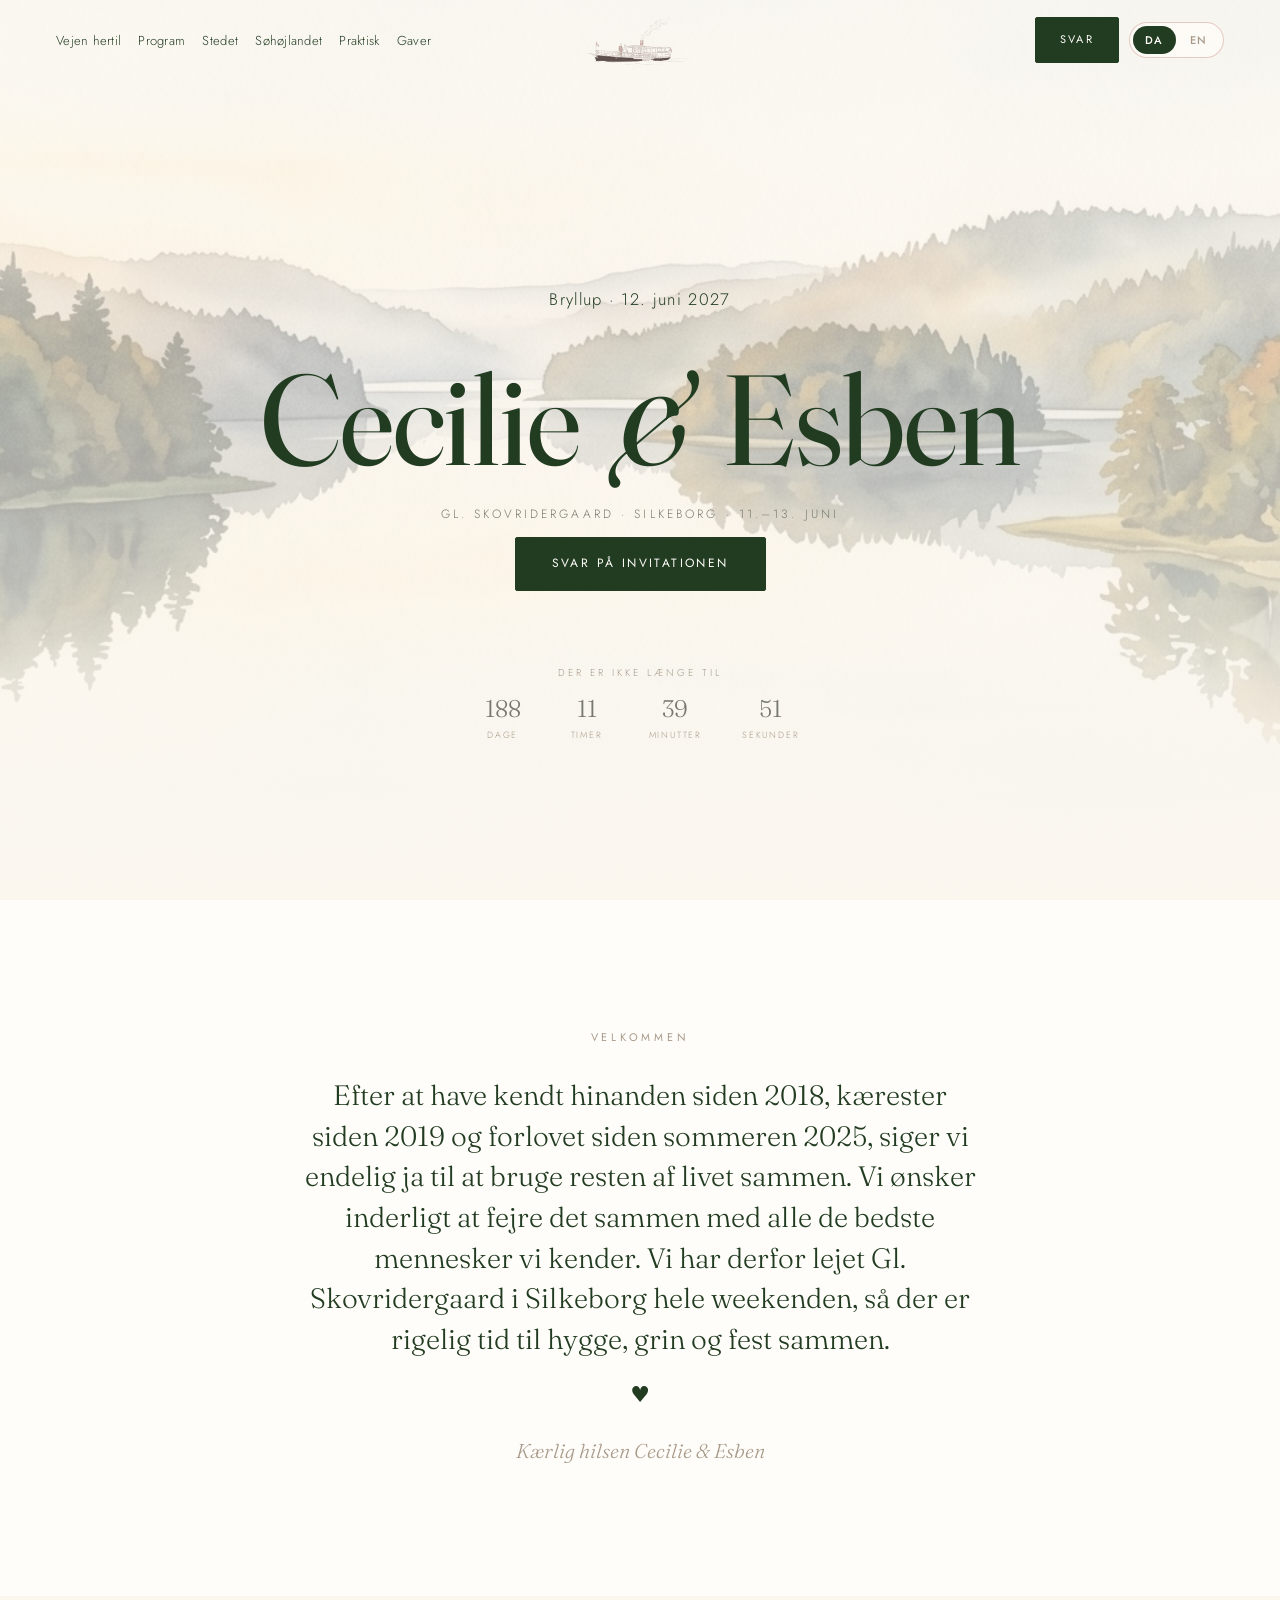
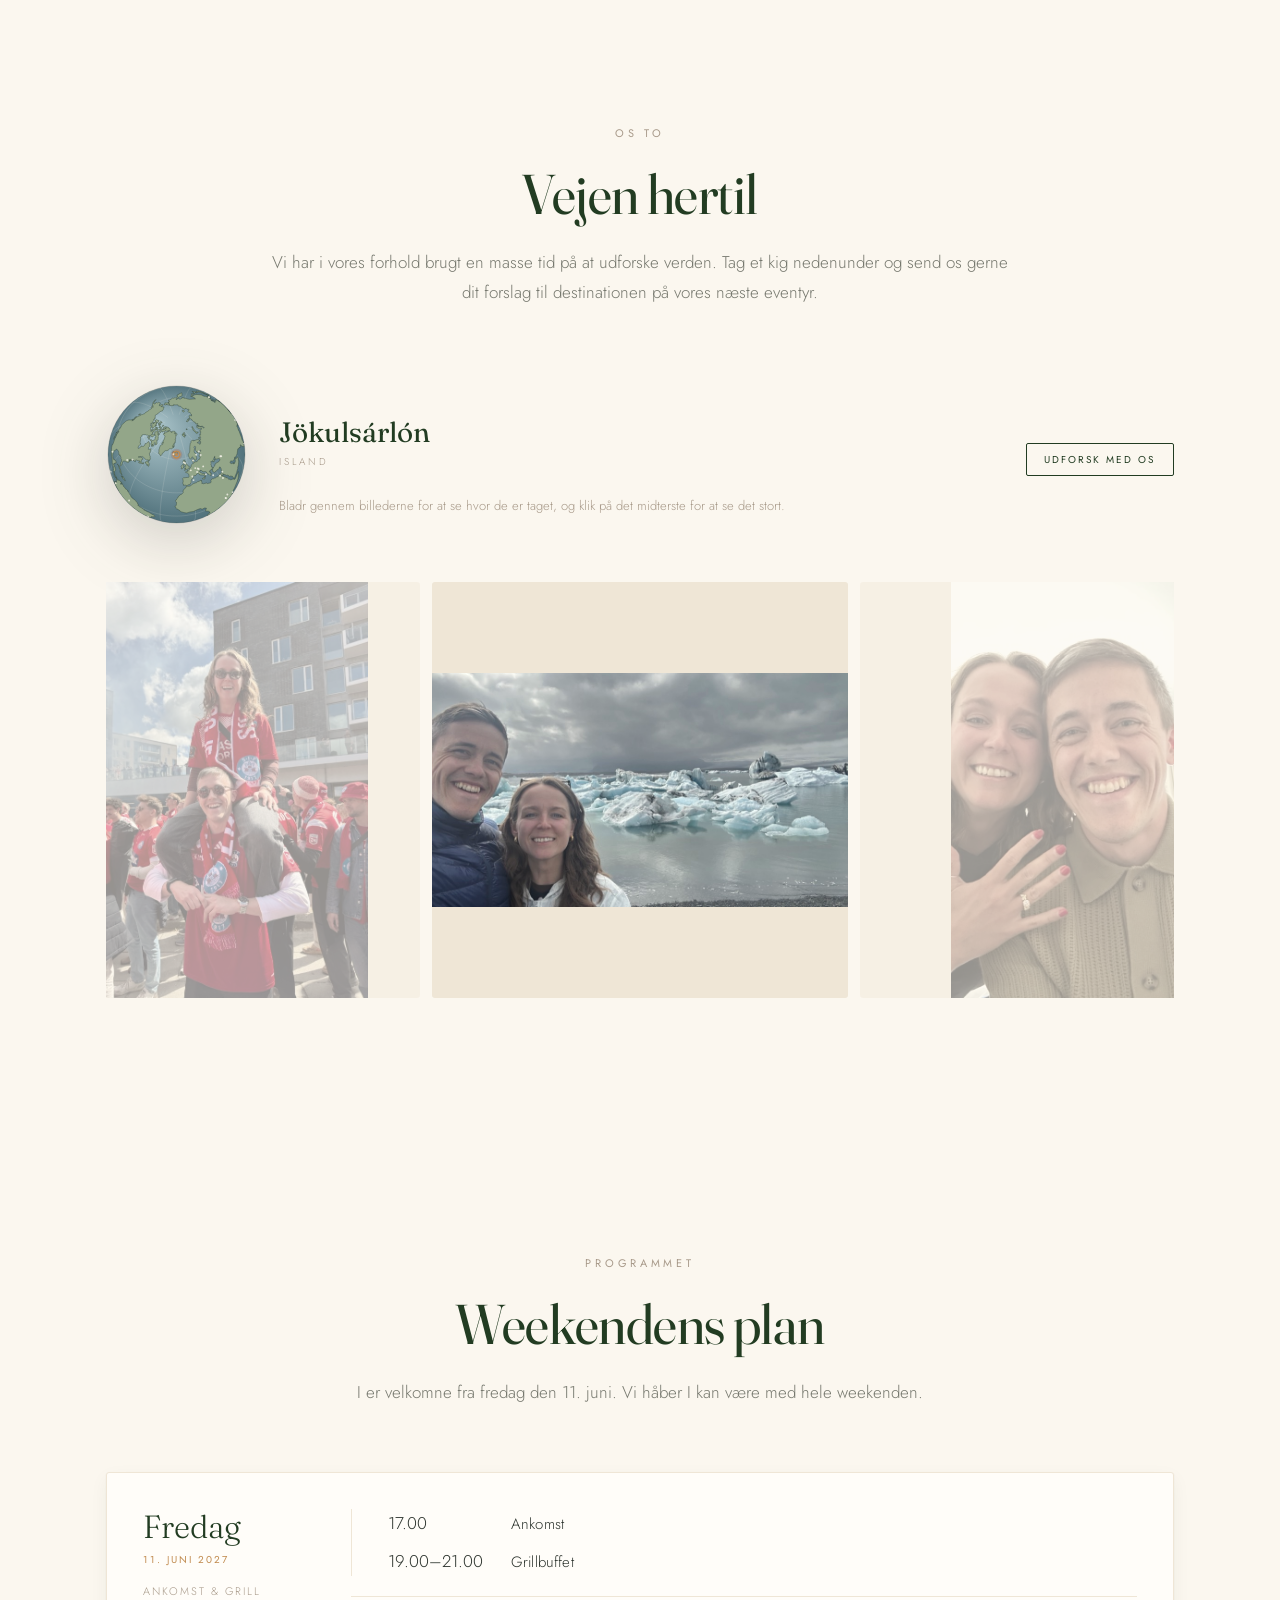
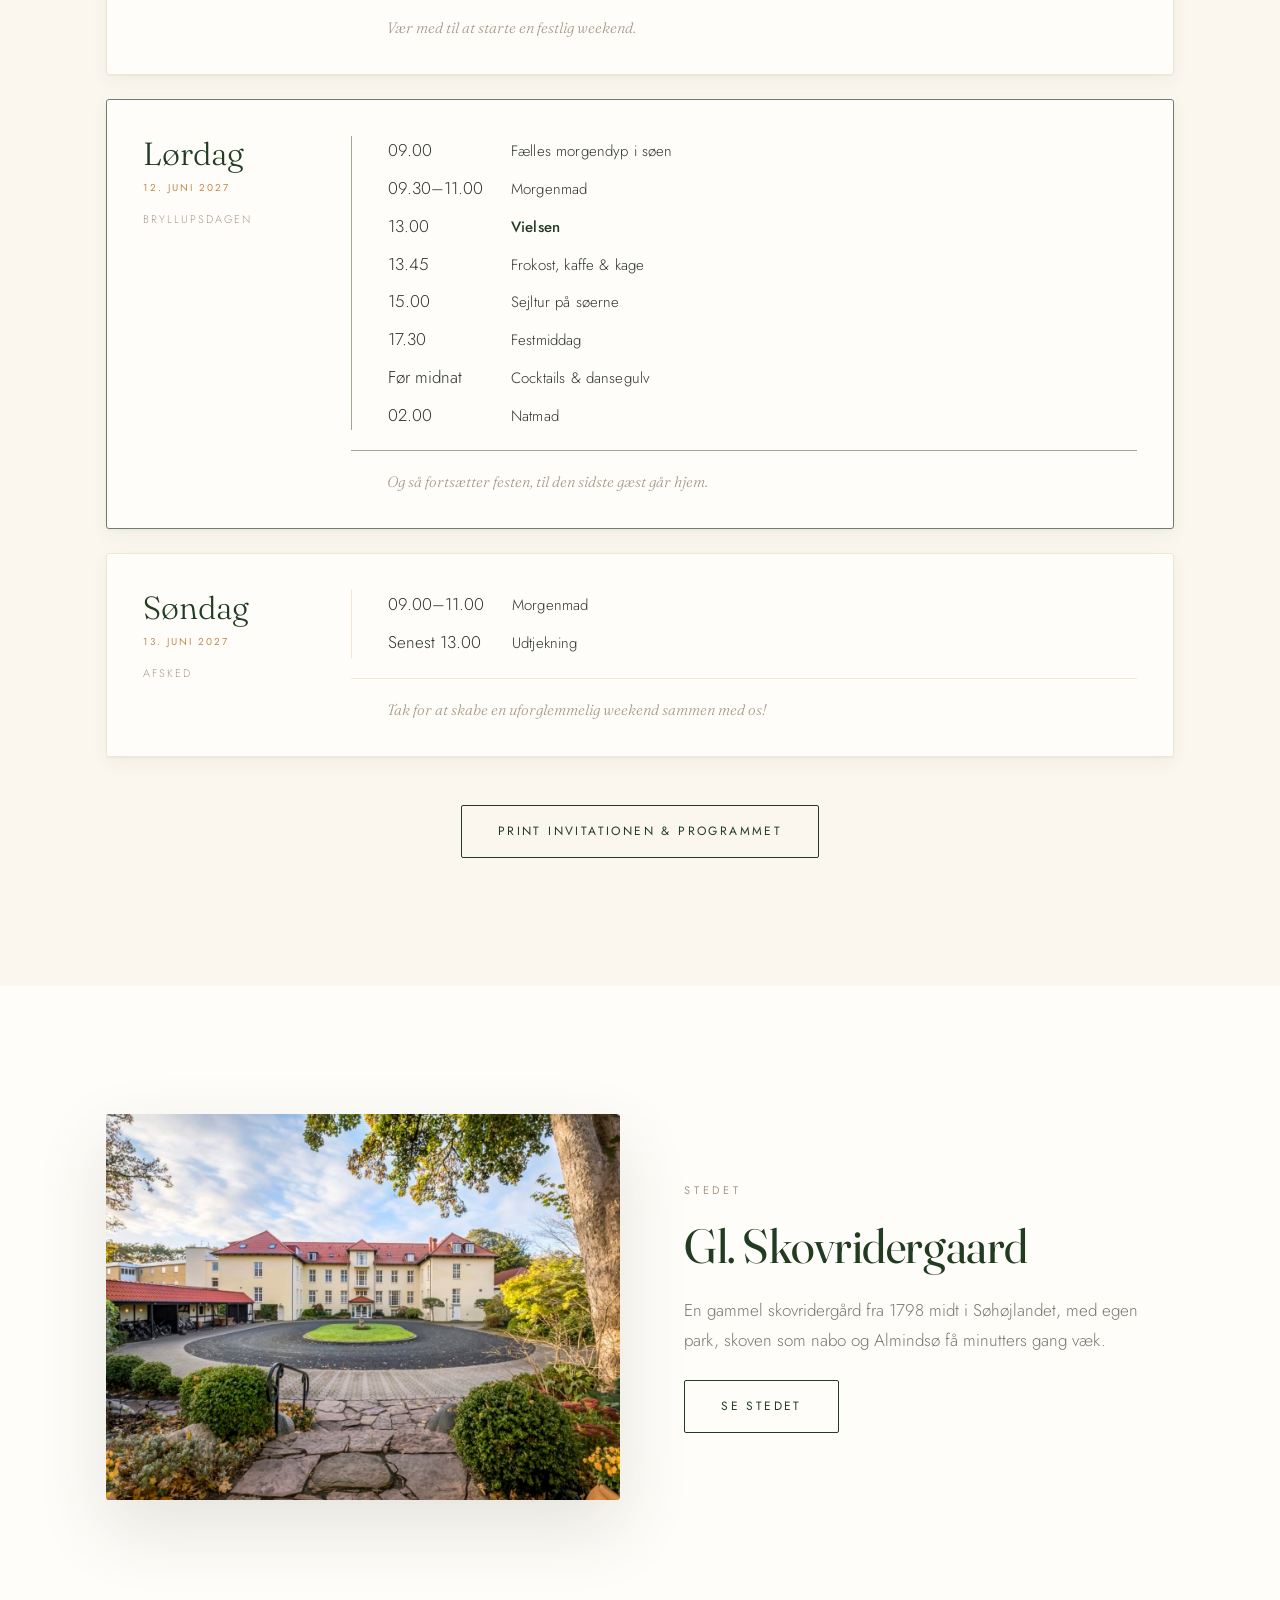
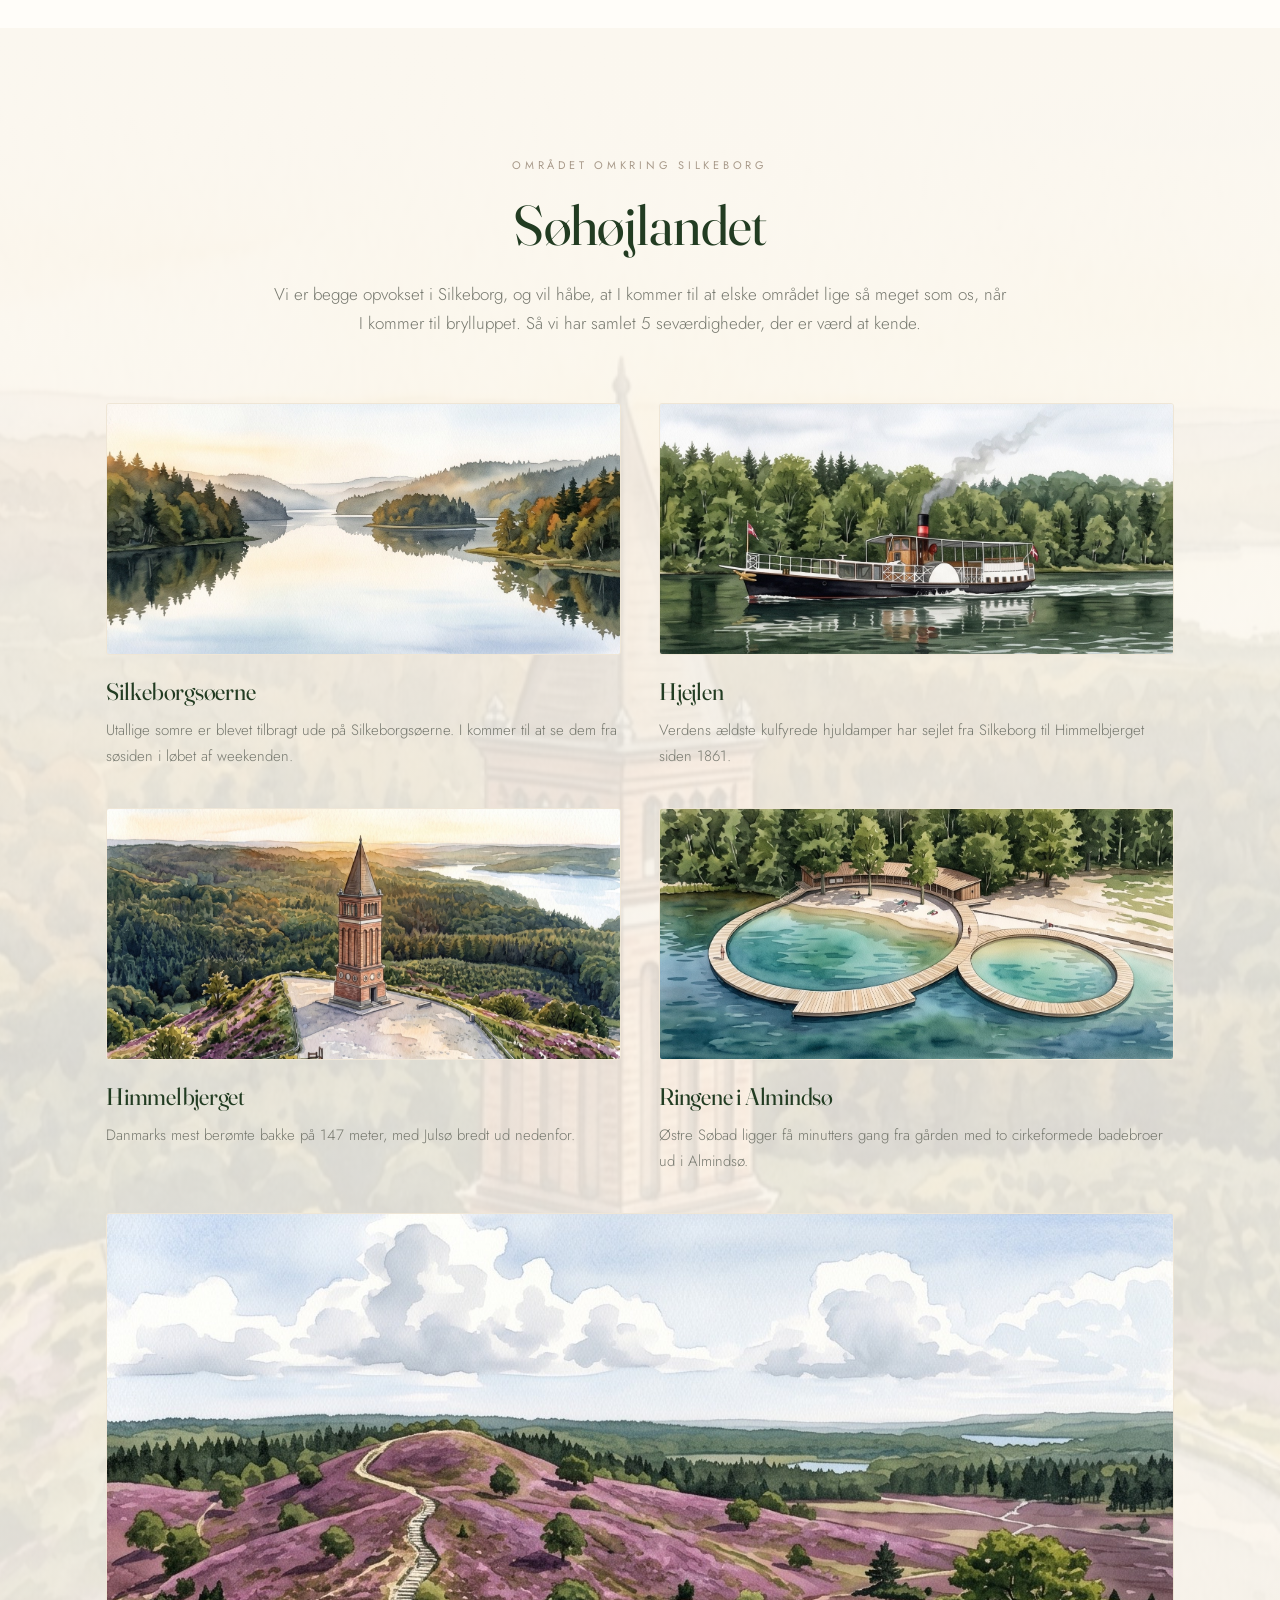
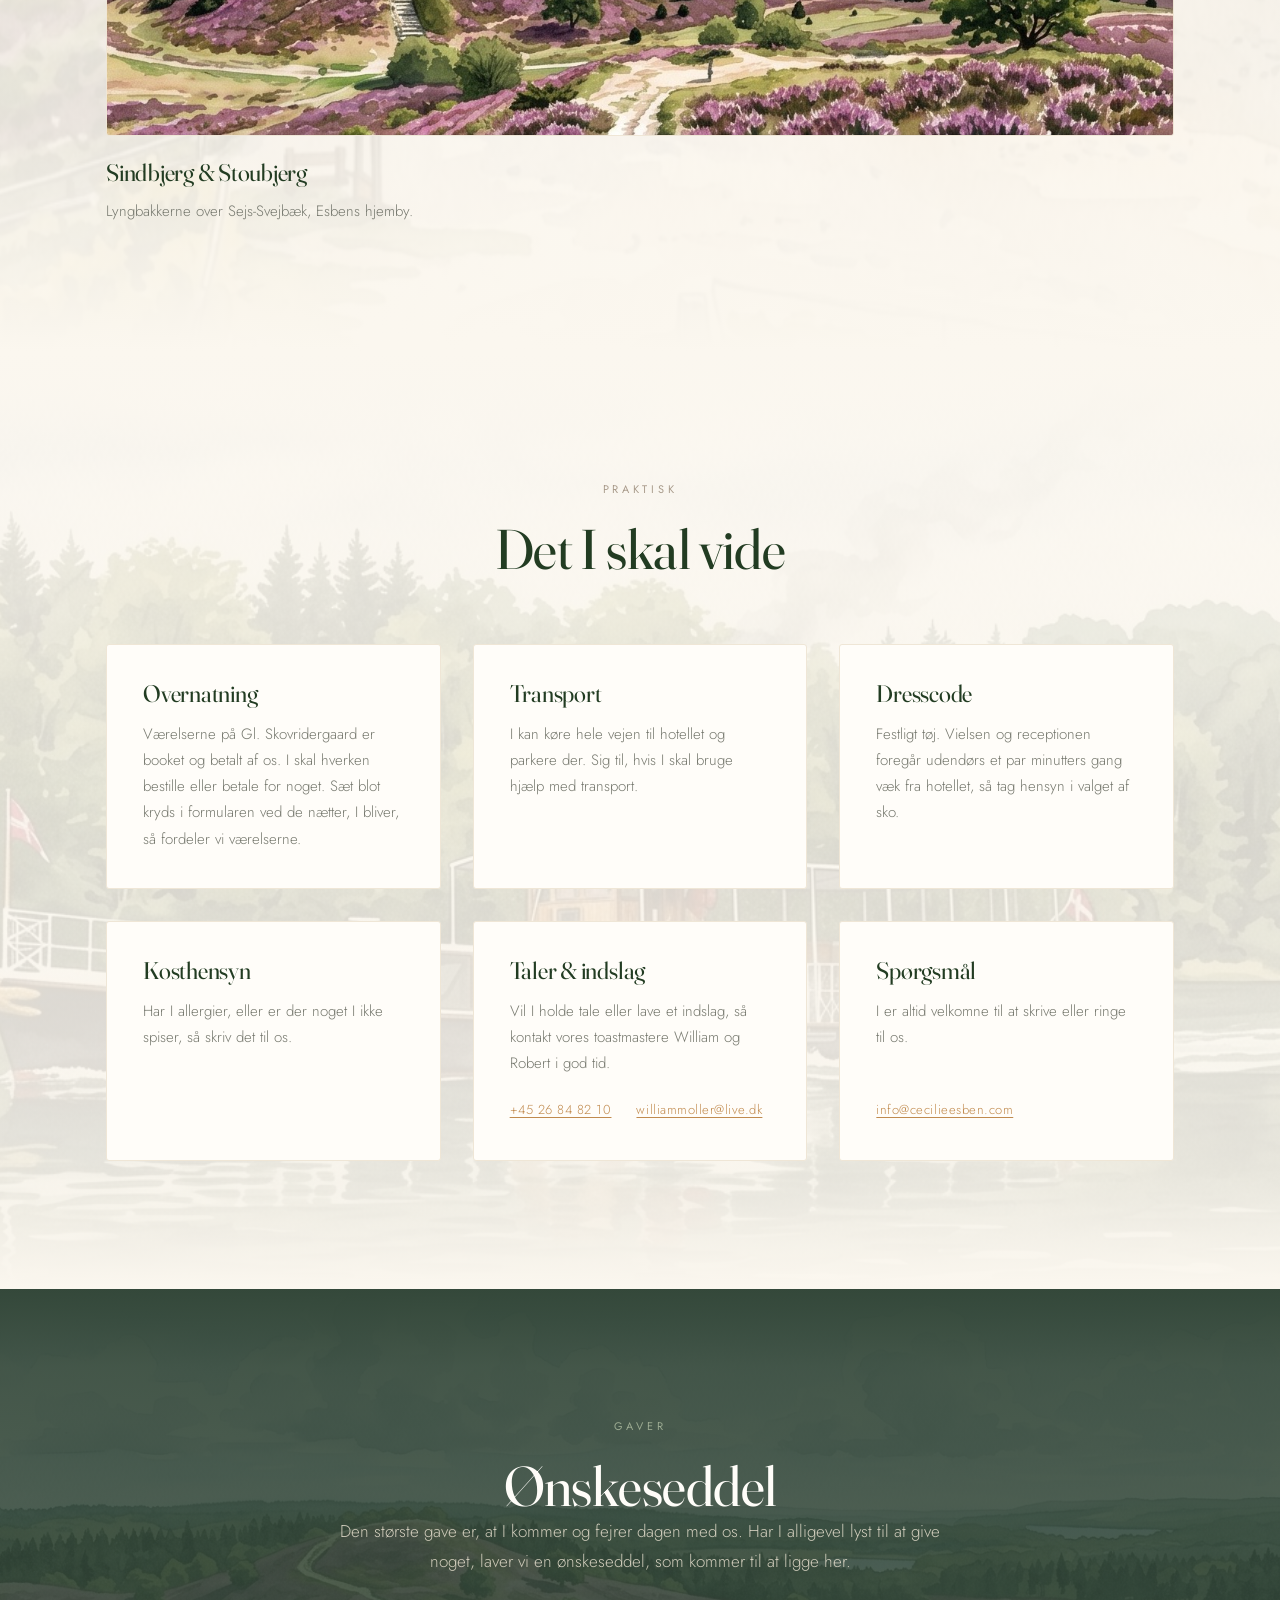
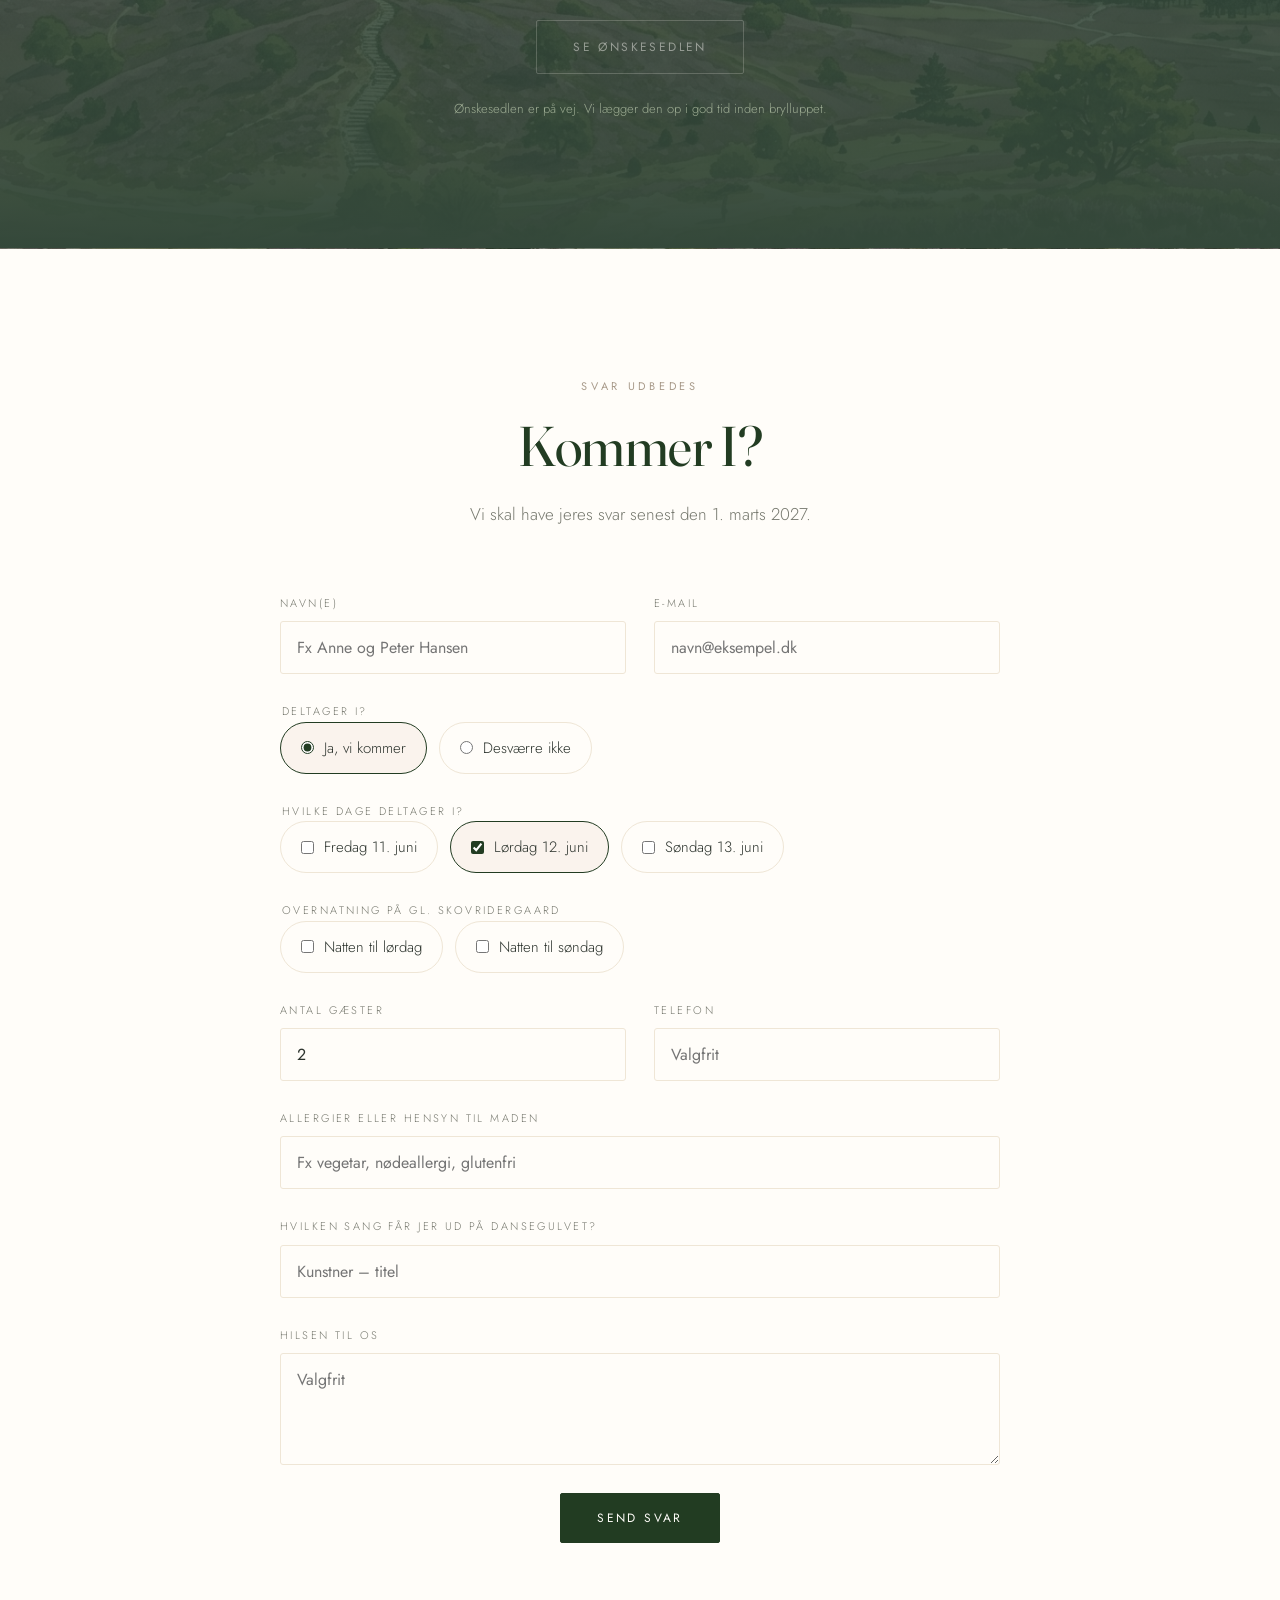
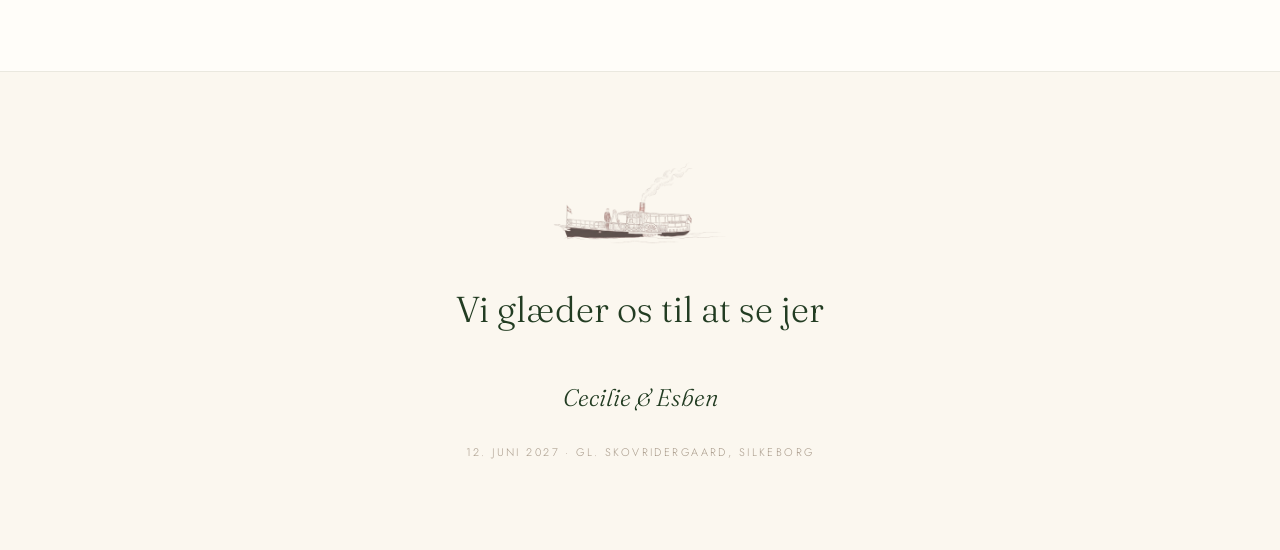
==== commit bb20bcd8: "Add Google Tag Manager to the front page Co-Authored-By: Claude Fable 5.1 <noreply@anthropic.com>" ====
--- a/index.html
+++ b/index.html
@@ -3,6 +3,13 @@
   <head>
     <meta charset="utf-8" />
     <meta name="viewport" content="width=device-width, initial-scale=1" />
+    <!-- Google Tag Manager -->
+    <script>(function(w,d,s,l,i){w[l]=w[l]||[];w[l].push({'gtm.start':
+    new Date().getTime(),event:'gtm.js'});var f=d.getElementsByTagName(s)[0],
+    j=d.createElement(s),dl=l!='dataLayer'?'&l='+l:'';j.async=true;j.src=
+    'https://www.googletagmanager.com/gtm.js?id='+i+dl;f.parentNode.insertBefore(j,f);
+    })(window,document,'script','dataLayer','GTM-KCWSQ4H2');</script>
+    <!-- End Google Tag Manager -->
     <title>Cecilie &amp; Esben · 12. juni 2027</title>
     <meta name="description" content="" />
     <meta name="theme-color" content="#fbf7ef" />
@@ -18,6 +25,10 @@
   </head>
 
   <body data-title-key="meta.title" data-description-key="meta.description">
+    <!-- Google Tag Manager (noscript) -->
+    <noscript><iframe src="https://www.googletagmanager.com/ns.html?id=GTM-KCWSQ4H2"
+    height="0" width="0" style="display:none;visibility:hidden"></iframe></noscript>
+    <!-- End Google Tag Manager (noscript) -->
     <a class="skip-link" href="#main" data-i18n="nav.home">Forsiden</a>
 
     <header class="header" data-header>
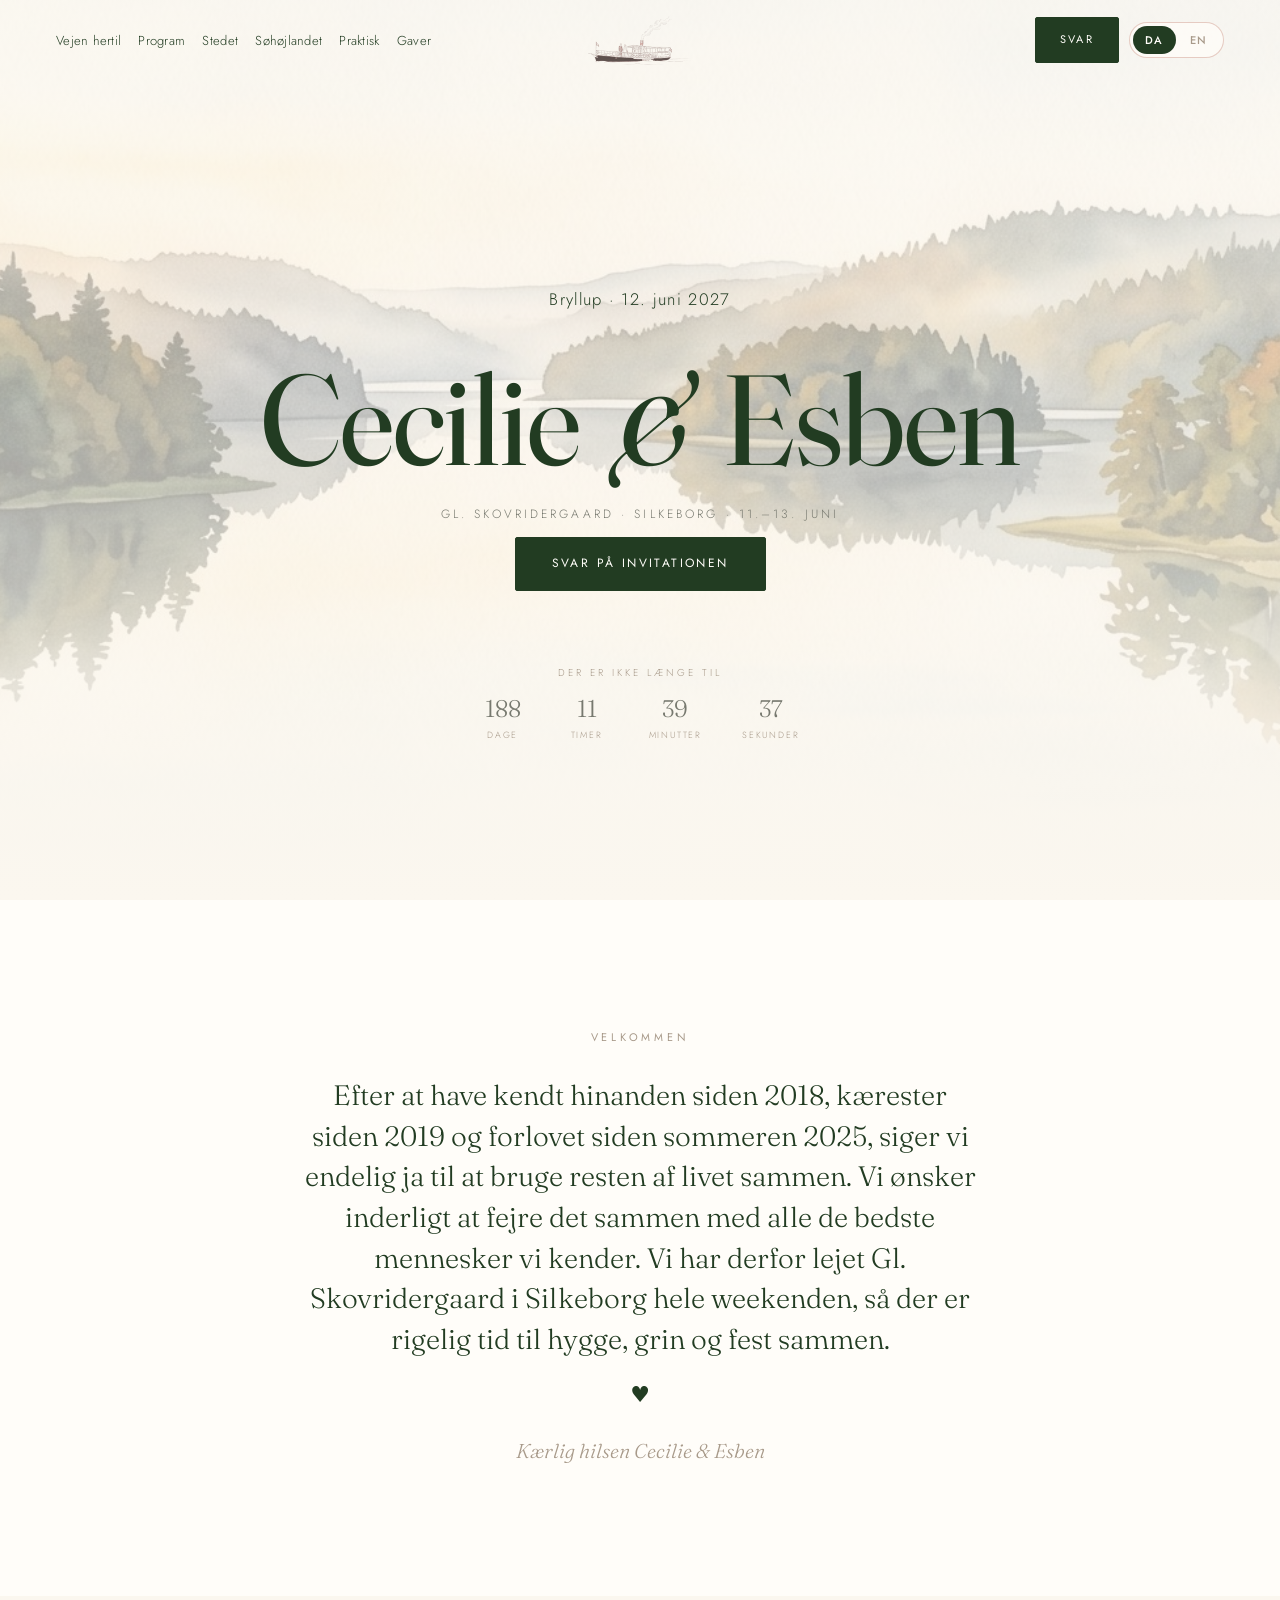
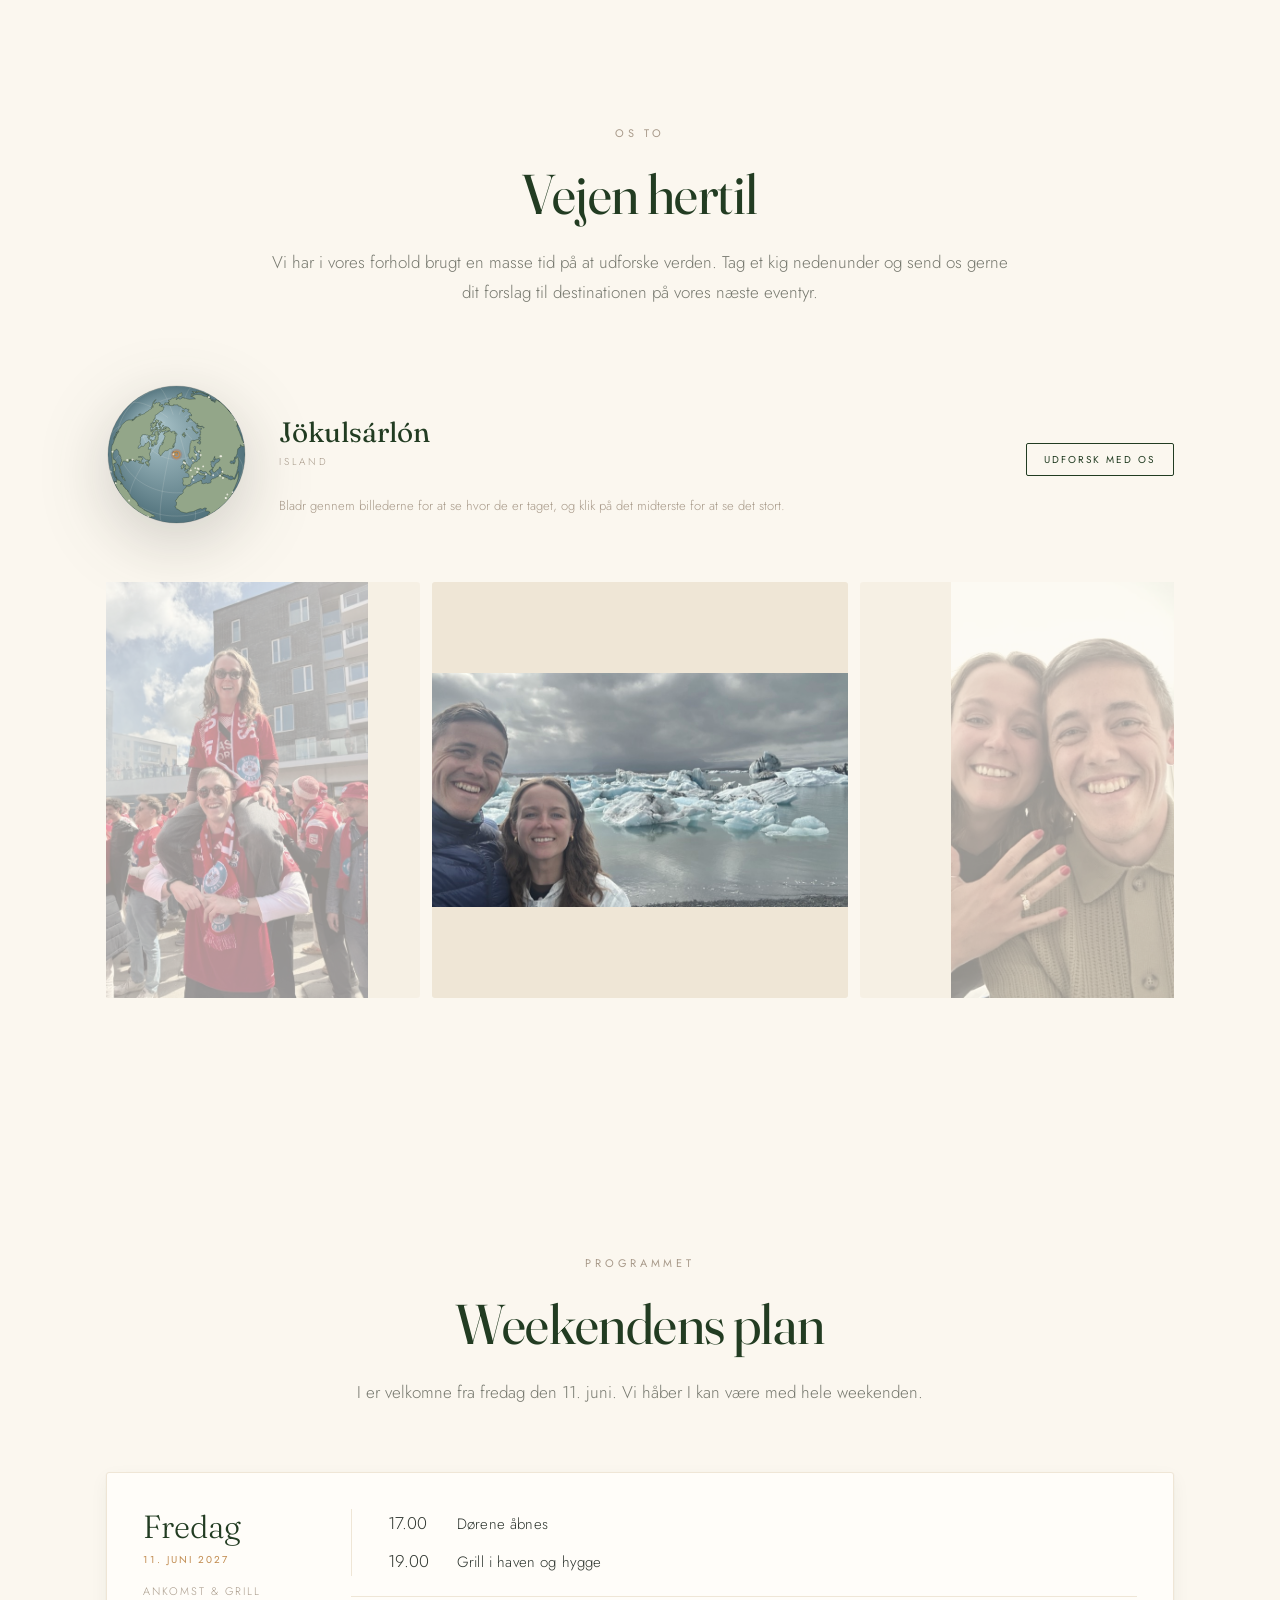
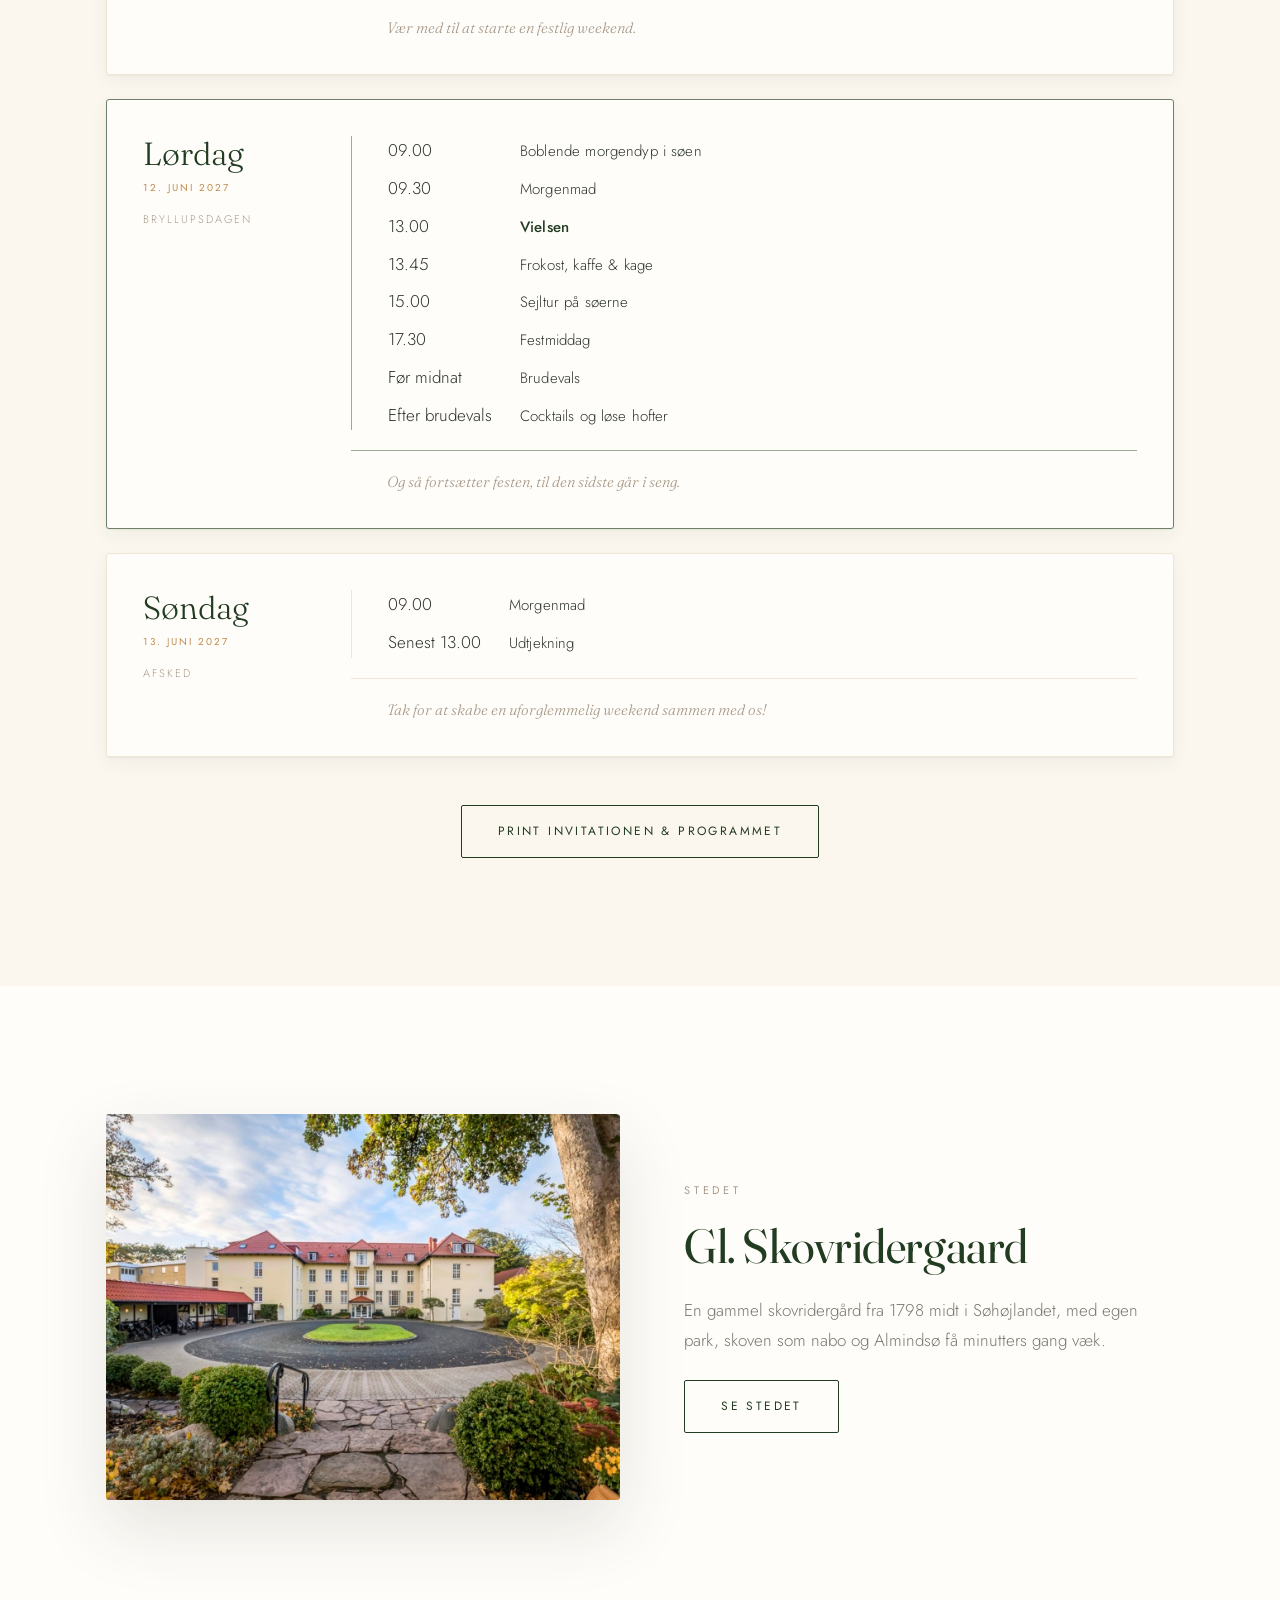
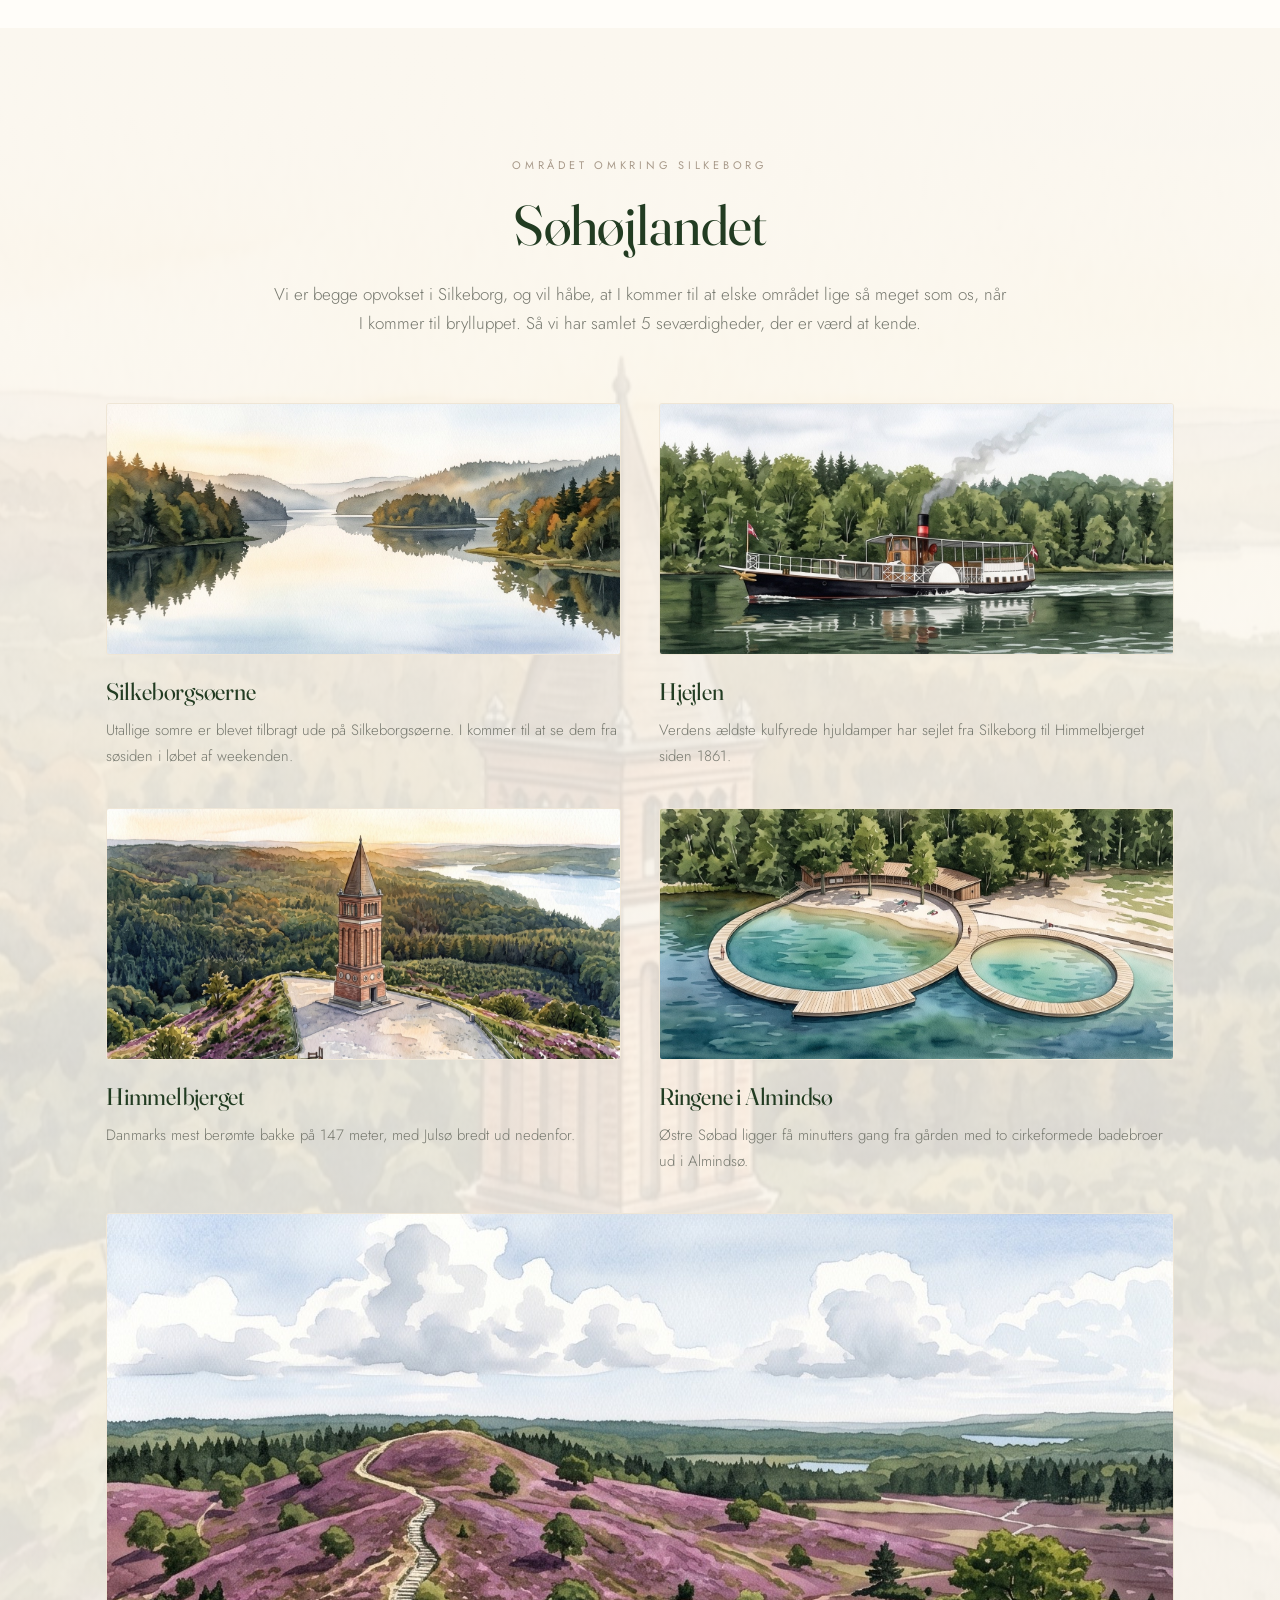
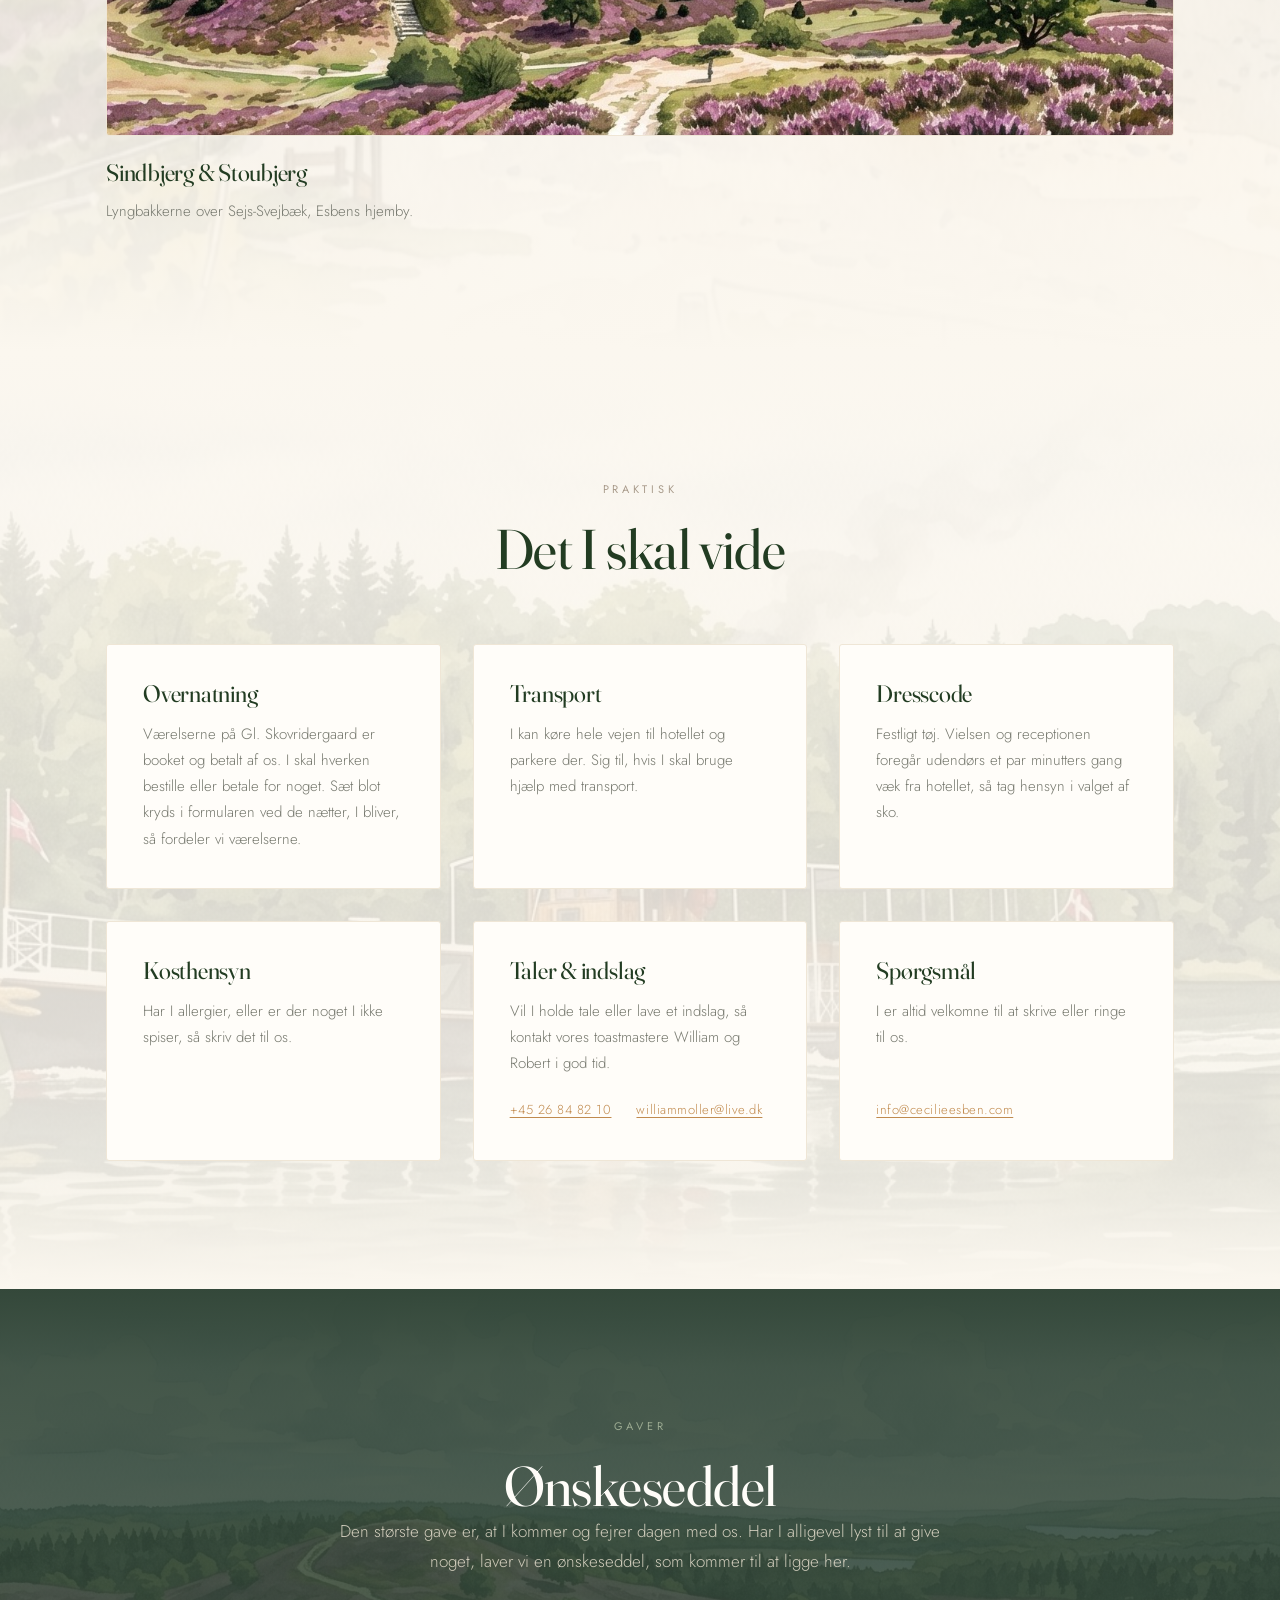
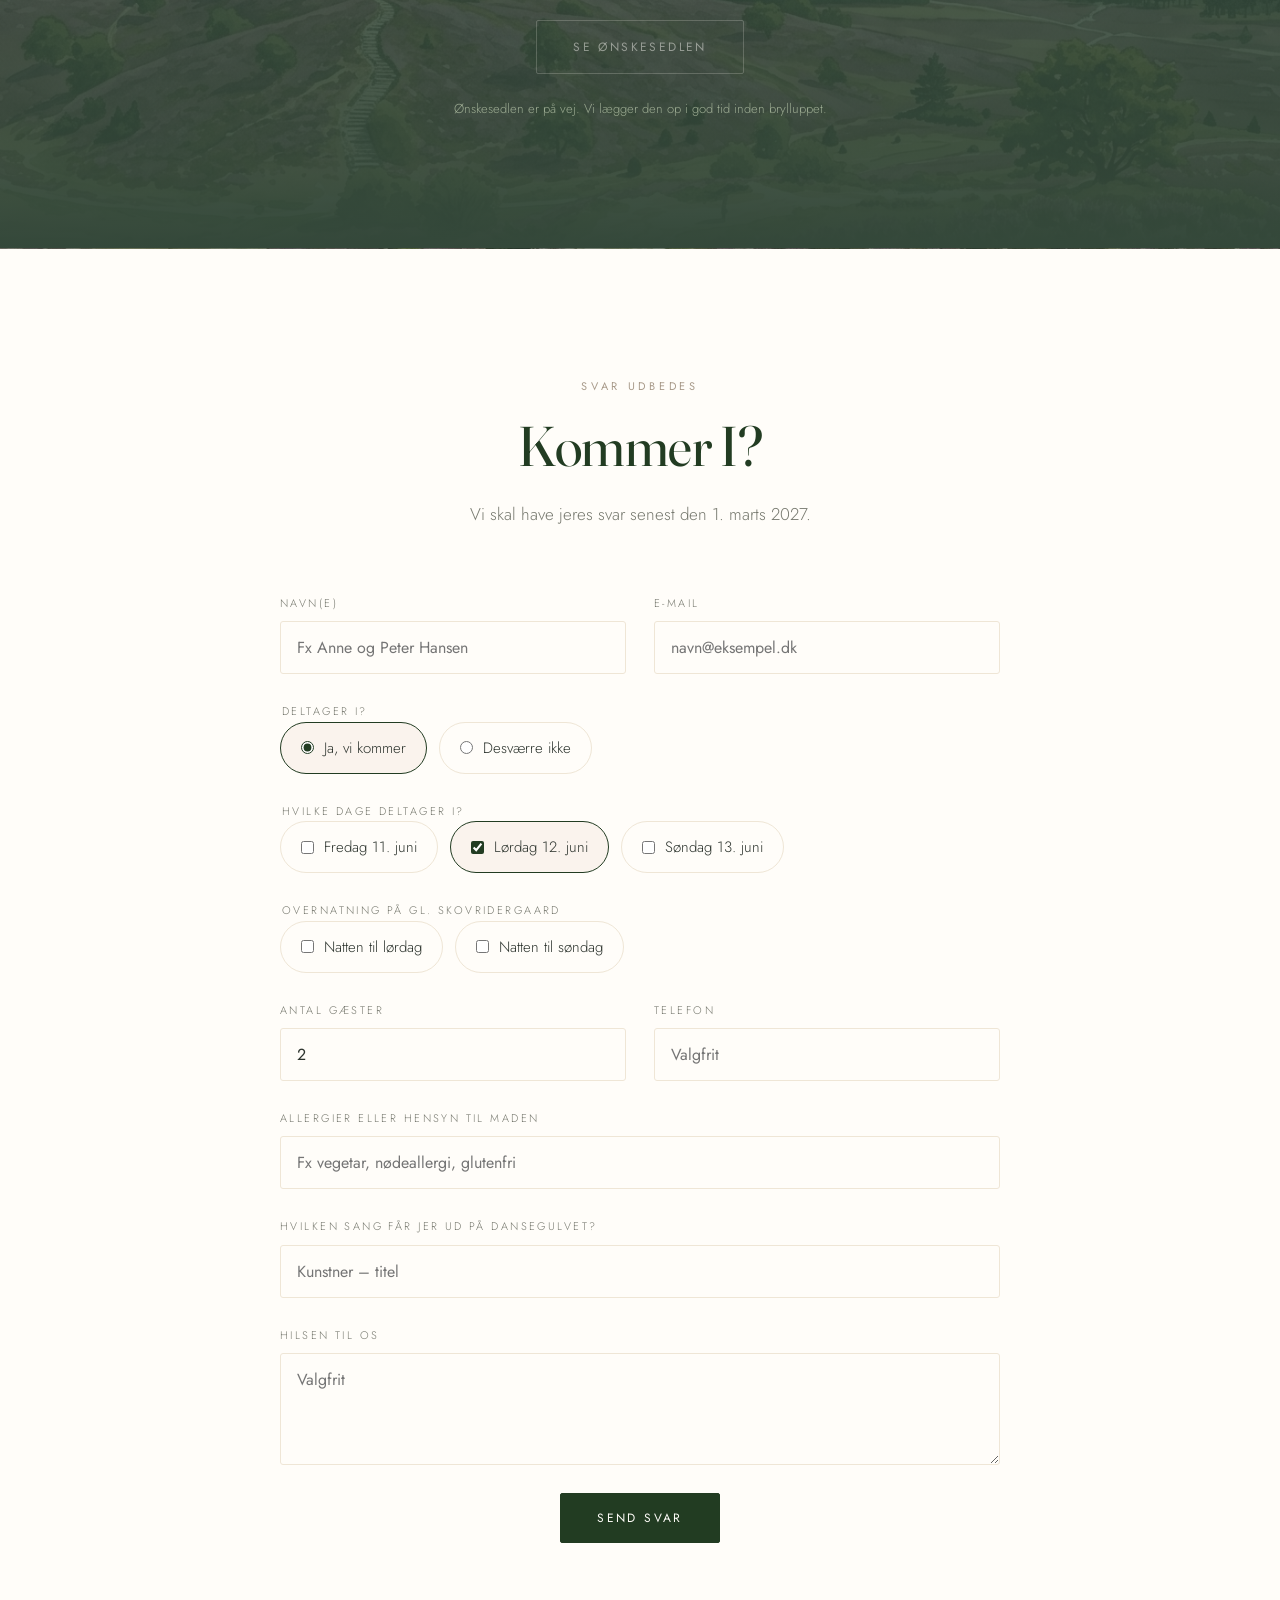
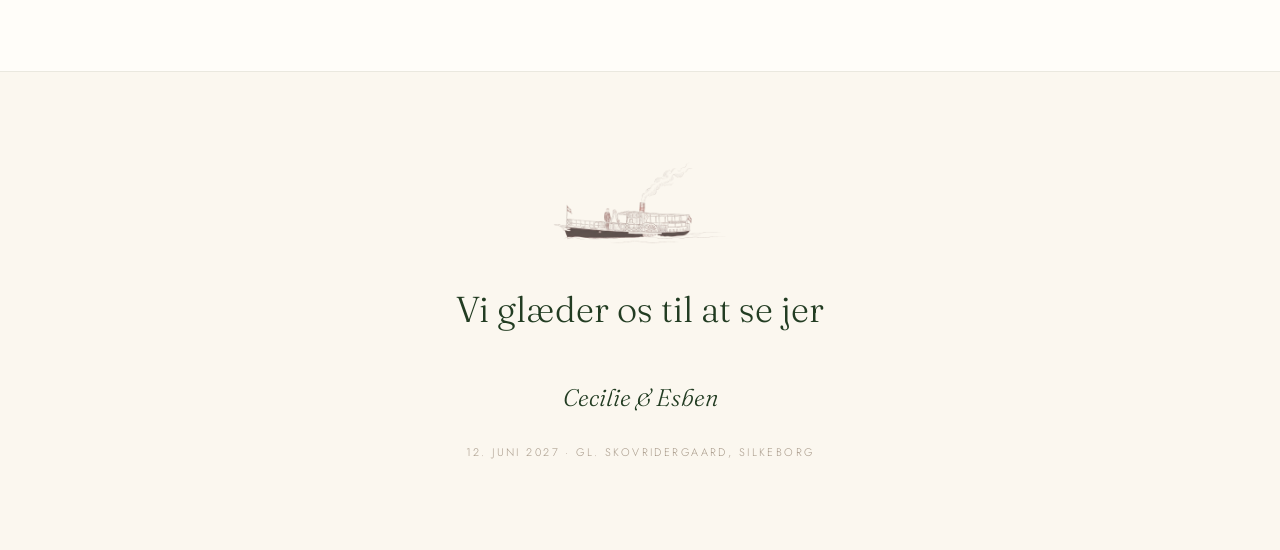
==== commit 9eb2ebaa: "Revise the invitation copy and reset the back of the sheet Copy, both languages: - Front: "Vi vil el" ====
--- a/index.html
+++ b/index.html
@@ -1056,7 +1056,7 @@
     <script src="assets/js/i18n.js"></script>
     <!-- ?v= is a cache buster. Bump it whenever main.js changes in a way a
          returning visitor must not miss, so nobody keeps running the old file. -->
-    <script src="assets/js/main.js?v=2"></script>
+    <script src="assets/js/main.js?v=3"></script>
     <script src="assets/js/world.js"></script>
     <script src="assets/js/globe.js"></script>
   </body>
--- a/assets/css/style.css
+++ b/assets/css/style.css
@@ -1713,7 +1713,14 @@
 /* --- Invitation: the back --- */
 
 .inv-reverse {
-  padding: calc(42 * var(--u)) calc(44 * var(--u)) calc(32 * var(--u));
+  /* One size for every line of running text on the back: the programme, the
+     practical panel and the reply line share it, so the page reads as one
+     piece and the type can be as large as the sheet allows. */
+  --f-body: calc(14 * var(--u));
+  --f-heading: calc(12 * var(--u)); /* the small caps headings in the panel and the foot */
+  --f-label: calc(10 * var(--u));
+
+  padding: calc(22 * var(--u)) calc(44 * var(--u)) calc(24 * var(--u));
   color: var(--ink);
 }
 
@@ -1721,7 +1728,7 @@
   display: flex;
   align-items: flex-end;
   justify-content: space-between;
-  padding-bottom: calc(14 * var(--u));
+  padding-bottom: calc(10 * var(--u));
   border-bottom: calc(2 * var(--u)) solid var(--f-solid);
 }
 
@@ -1754,8 +1761,8 @@
 
 .inv-days {
   display: grid;
-  gap: calc(16 * var(--u));
-  padding-top: calc(20 * var(--u));
+  gap: calc(12 * var(--u));
+  padding-top: calc(10 * var(--u));
 }
 
 /*
@@ -1765,8 +1772,8 @@
  */
 .inv-day {
   display: grid;
-  grid-template-columns: calc(130 * var(--u)) minmax(0, 1fr);
-  gap: calc(14 * var(--u));
+  grid-template-columns: calc(108 * var(--u)) minmax(0, 1fr);
+  gap: 0 calc(14 * var(--u));
 }
 
 .inv-day__head {
@@ -1781,12 +1788,13 @@
   color: var(--f-strong);
 }
 
+/* Same voice as the date line in the head. */
 .inv-day__date {
   display: block;
   margin-top: calc(3 * var(--u));
-  font-weight: 400;
-  font-size: calc(9.5 * var(--u));
-  letter-spacing: 0.2em;
+  font-weight: 300;
+  font-size: var(--f-label);
+  letter-spacing: 0.3em;
   text-transform: uppercase;
   color: var(--brass);
 }
@@ -1798,15 +1806,16 @@
 
 .inv-day__list {
   display: grid;
-  grid-template-columns: calc(96 * var(--u)) minmax(0, 1fr);
+  grid-template-columns: calc(108 * var(--u)) minmax(0, 1fr);
   gap: calc(5 * var(--u)) calc(12 * var(--u));
   align-items: baseline;
   margin: 0;
   padding-left: calc(16 * var(--u));
   border-left: calc(1 * var(--u)) solid var(--f-rule);
   list-style: none;
-  font-size: calc(12 * var(--u));
+  font-size: var(--f-body);
   font-weight: 300;
+  line-height: 1.25;
 }
 
 .inv-item {
@@ -1832,33 +1841,53 @@
   color: var(--f-solid);
 }
 
+/* The one line after the last hour of the wedding day, set in the hours'
+   column so the hairline runs on past it. */
+.inv-day__note {
+  grid-column: 2;
+  margin: 0;
+  padding: calc(3 * var(--u)) 0 0 calc(16 * var(--u));
+  border-left: calc(1 * var(--u)) solid var(--f-rule);
+  font-family: var(--font-body);
+  font-style: italic;
+  font-weight: 300;
+  font-size: var(--f-body);
+  line-height: 1.25;
+  color: var(--f-time);
+}
+
 /* --- Invitation: the practical panel --- */
 
 .inv-practical {
   display: grid;
-  grid-template-columns: 1fr 1fr;
-  gap: calc(12 * var(--u)) calc(22 * var(--u));
-  margin-top: calc(22 * var(--u));
-  padding: calc(20 * var(--u)) calc(22 * var(--u));
+  /* Widths set so every text but the address holds to two lines at the
+     agenda's size: the dress code needs the wider left column, the
+     accommodation note the rest. */
+  grid-template-columns: calc(234 * var(--u)) minmax(0, 1fr);
+  gap: calc(12 * var(--u)) calc(16 * var(--u));
+  /* Centred between the last agenda line and the reply line below. */
+  margin-top: calc(78 * var(--u));
+  padding: calc(14 * var(--u)) calc(14 * var(--u));
   background: var(--f-solid);
   color: var(--paper);
 }
 
 .inv-fact h3 {
-  margin: 0 0 calc(3 * var(--u));
+  margin: 0 0 calc(2 * var(--u));
   font-family: var(--font-body);
-  font-size: calc(9.5 * var(--u));
+  font-size: var(--f-heading);
   font-weight: 400;
-  letter-spacing: 0.24em;
+  letter-spacing: 0.16em;
   text-transform: uppercase;
   color: var(--f-gold-light);
 }
 
 .inv-fact p {
   margin: 0;
-  font-size: calc(11.5 * var(--u));
+  font-size: var(--f-body);
   font-weight: 300;
-  line-height: 1.45;
+  line-height: 1.35;
+  white-space: pre-line; /* the address breaks where the string says */
   color: rgba(251, 247, 239, 0.92);
 }
 
@@ -1867,9 +1896,10 @@
 /* Sailing off the right edge, behind the reply line. */
 .inv-reverse__boat {
   position: absolute;
-  right: calc(-10 * var(--u));
-  bottom: calc(32 * var(--u));
-  width: calc(248 * var(--u));
+  right: calc(-18 * var(--u));
+  bottom: calc(3 * var(--u));
+  /* Wide enough that the bow reaches well past the reply line. */
+  width: calc(300 * var(--u));
   height: auto;
   opacity: 0.92;
   pointer-events: none;
@@ -1878,30 +1908,45 @@
 .inv-reverse__foot {
   position: relative;
   display: flex;
-  align-items: center;
+  align-items: stretch;
   gap: calc(18 * var(--u));
   margin-top: auto;
-  padding-top: calc(16 * var(--u));
+  padding-top: calc(10 * var(--u));
 }
 
 .inv-qr {
   flex: none;
-  width: calc(38 * var(--u));
-  height: calc(38 * var(--u));
+  width: calc(44 * var(--u));
+  height: calc(44 * var(--u));
+}
+
+/*
+ * The two lines span exactly the height of the QR code: the label's cap line
+ * sits on its top edge and the address's baseline on its bottom edge. Both
+ * lines are set solid and the fonts' own leading is trimmed away with the
+ * small negative margins, tuned by eye against the rendered sheet.
+ */
+.inv-reverse__foot > div {
+  display: flex;
+  flex-direction: column;
+  justify-content: space-between;
 }
 
 .inv-web__label {
-  margin: 0 0 calc(4 * var(--u));
-  font-size: calc(9.5 * var(--u));
-  letter-spacing: 0.28em;
+  margin: calc(-1.3 * var(--u)) 0 0;
+  font-size: var(--f-heading);
+  line-height: 1;
+  letter-spacing: 0.16em;
   text-transform: uppercase;
   color: var(--taupe);
 }
 
-.inv-web {
-  margin: 0;
+/* Scoped so it outranks the global `p:last-child { margin-bottom: 0 }`. */
+.inv-reverse__foot .inv-web {
+  margin: 0 0 calc(-1.7 * var(--u));
   font-family: var(--font-display);
-  font-size: calc(21 * var(--u));
+  font-size: var(--f-body);
+  line-height: 1;
   color: var(--f-strong);
 }
 
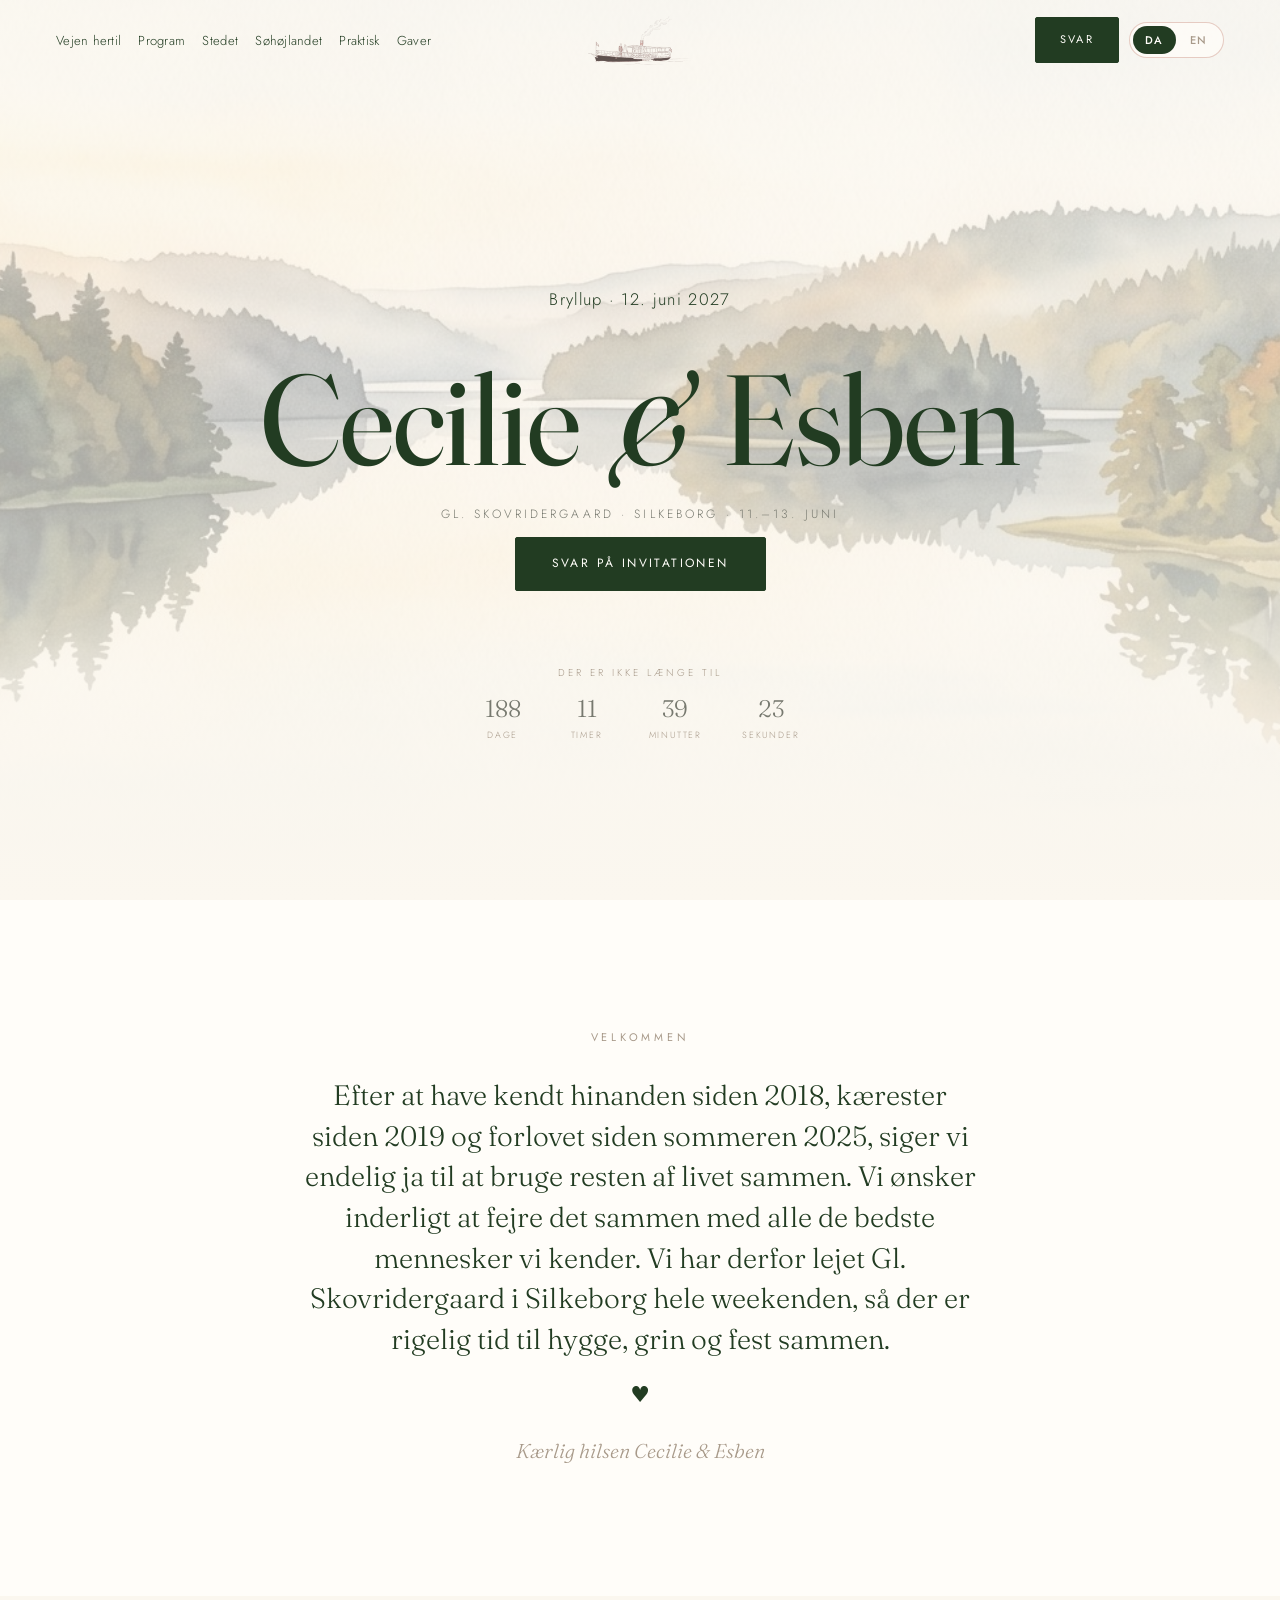
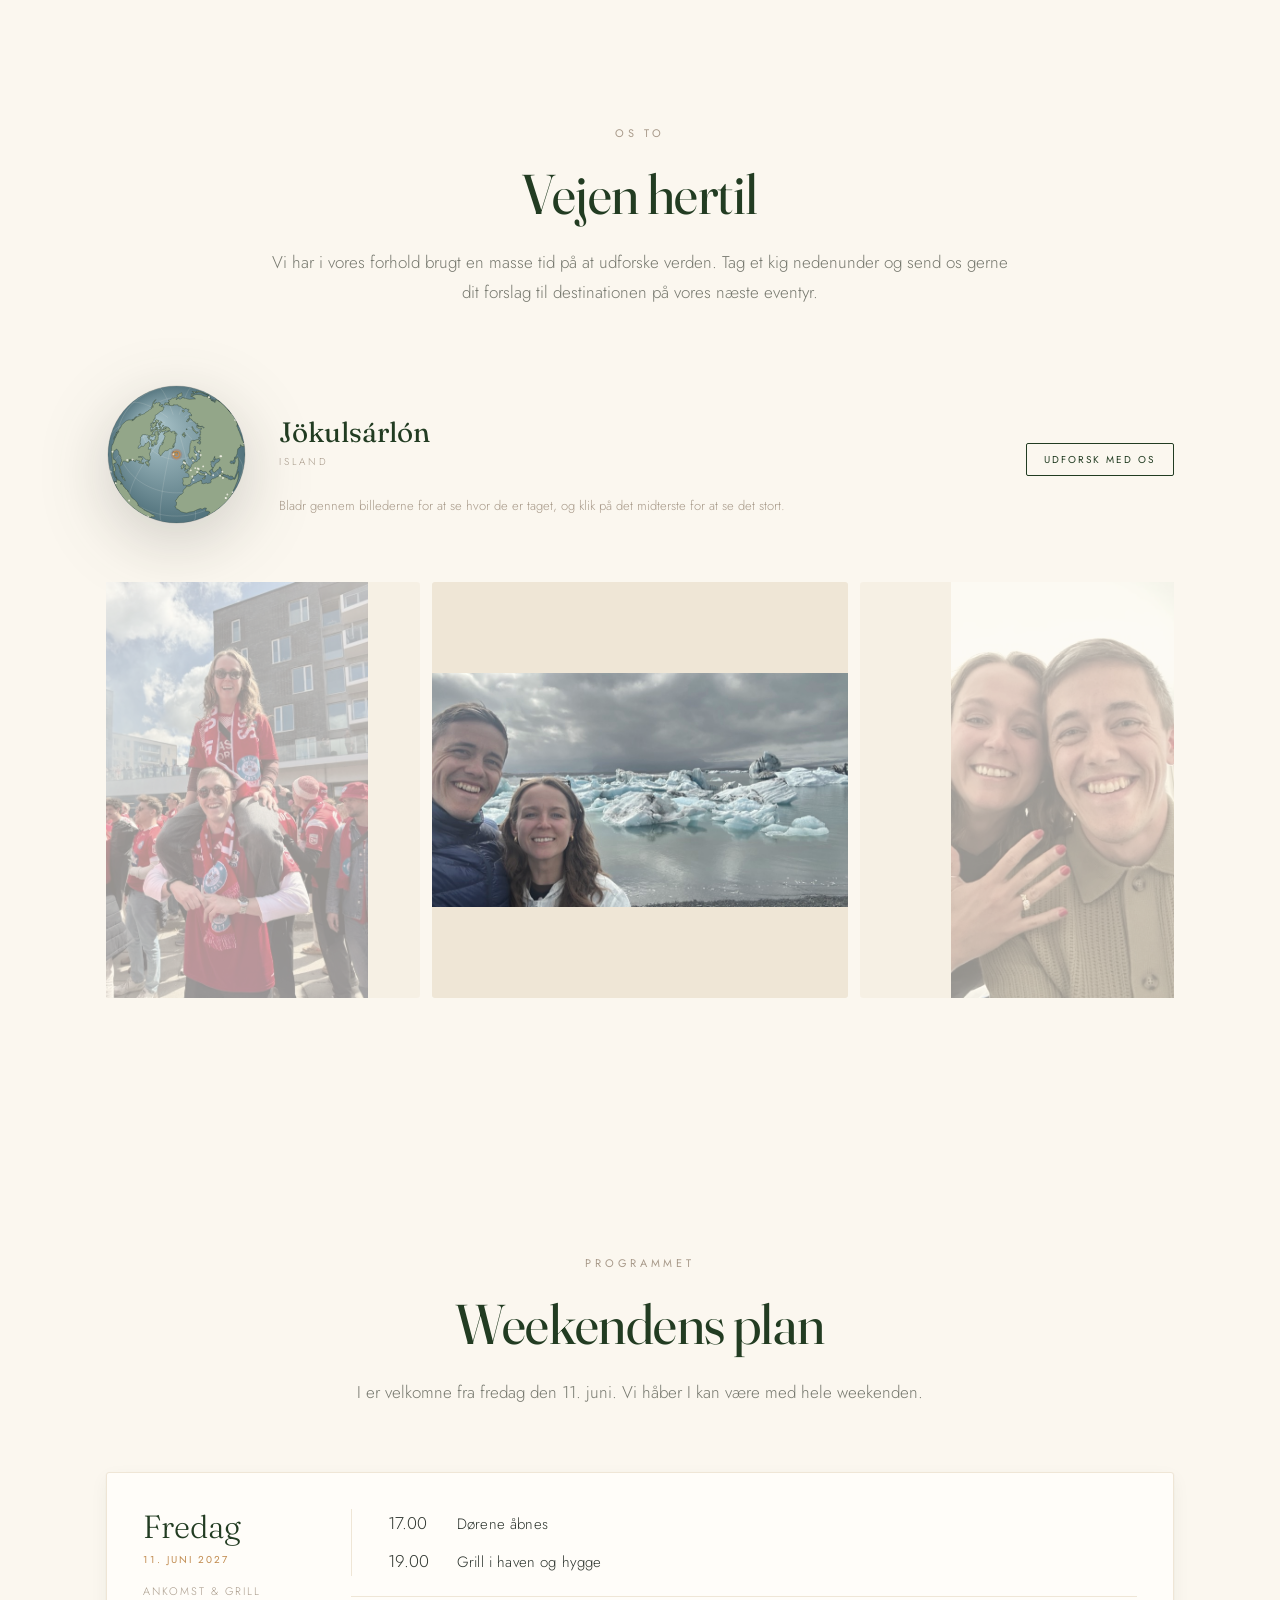
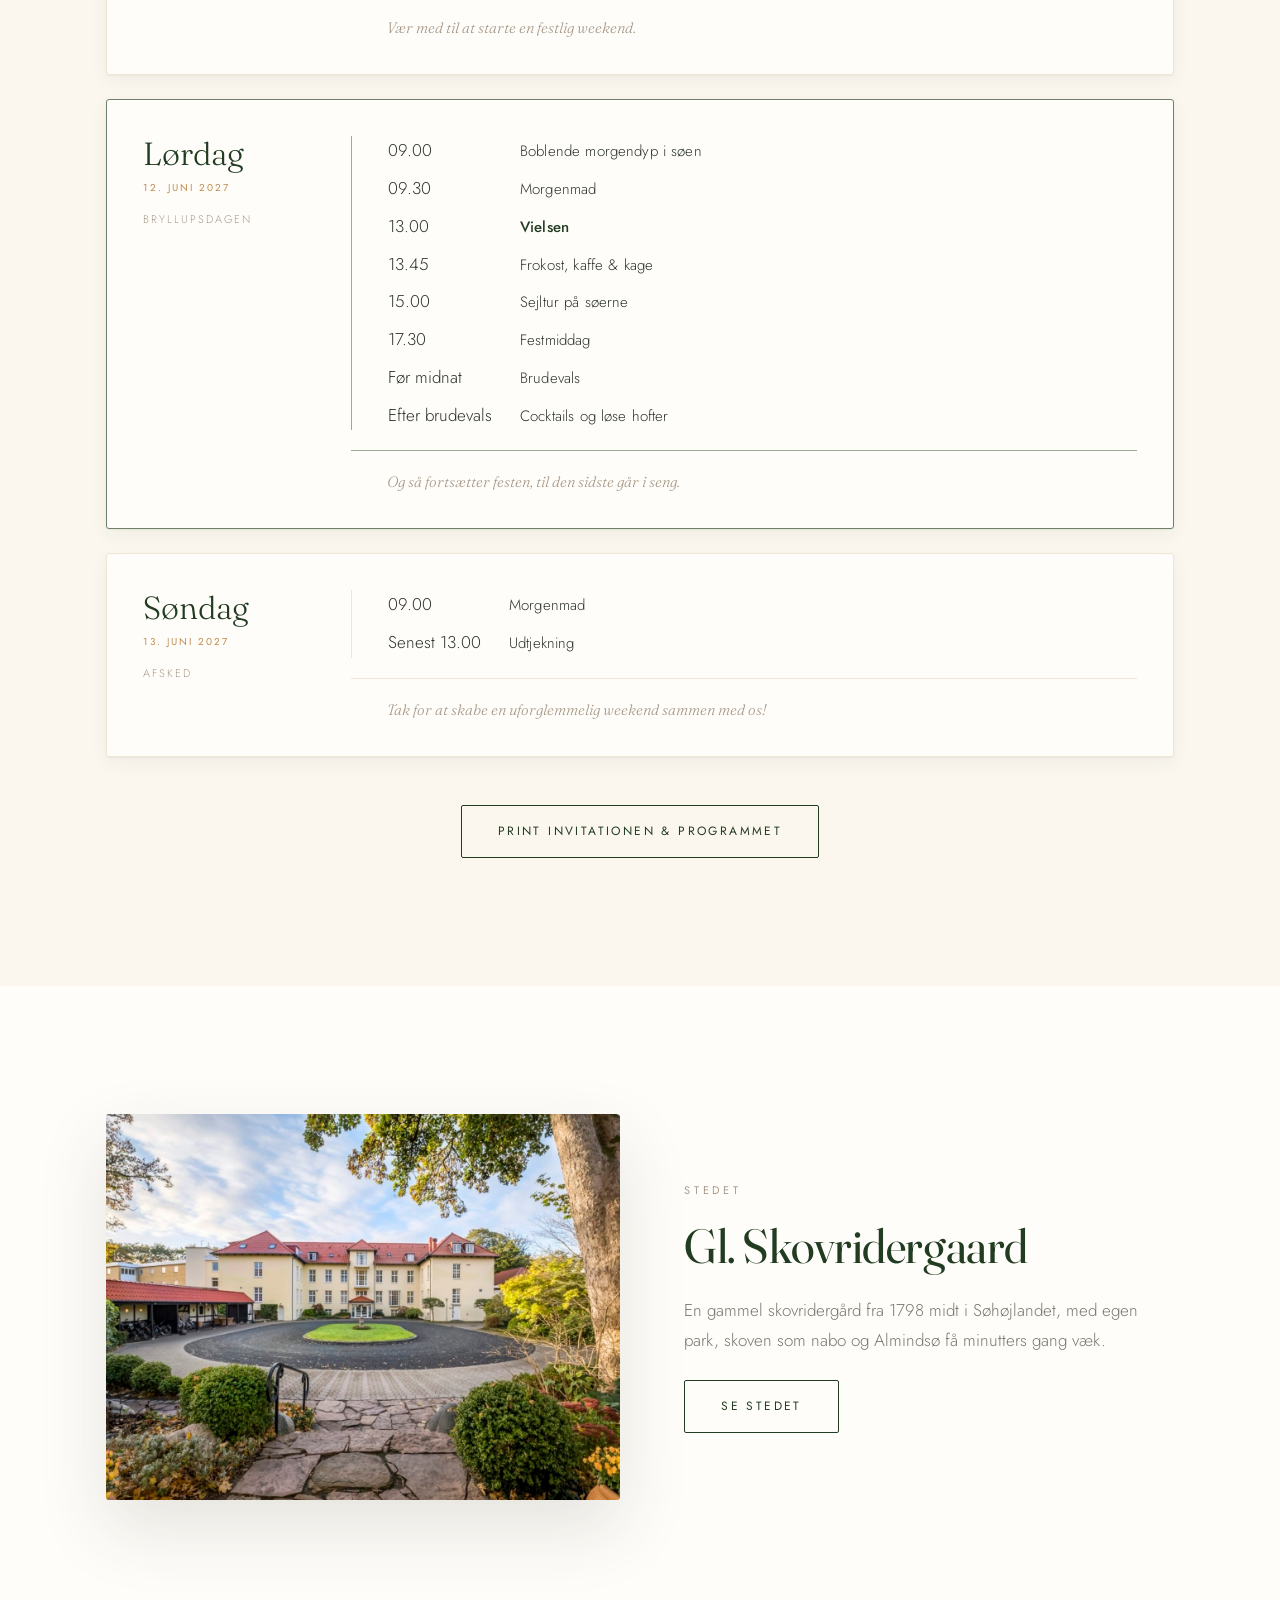
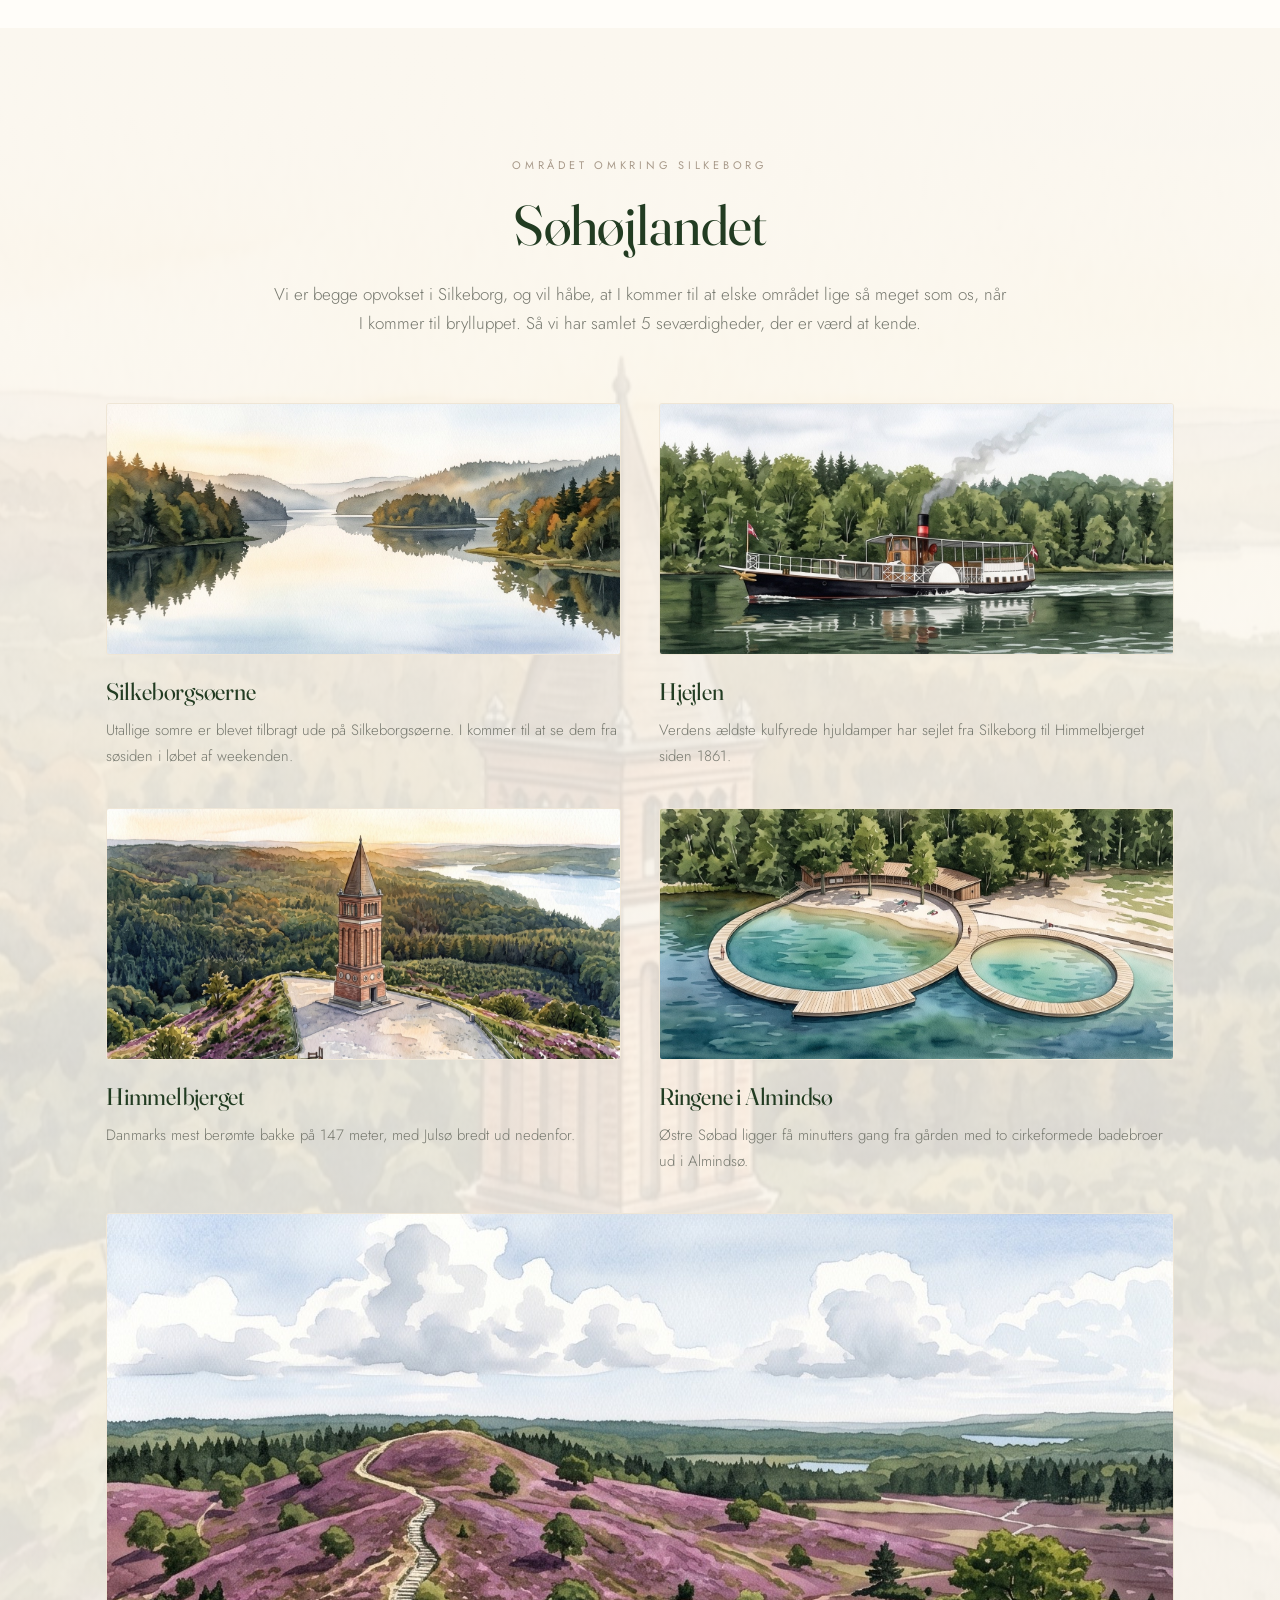
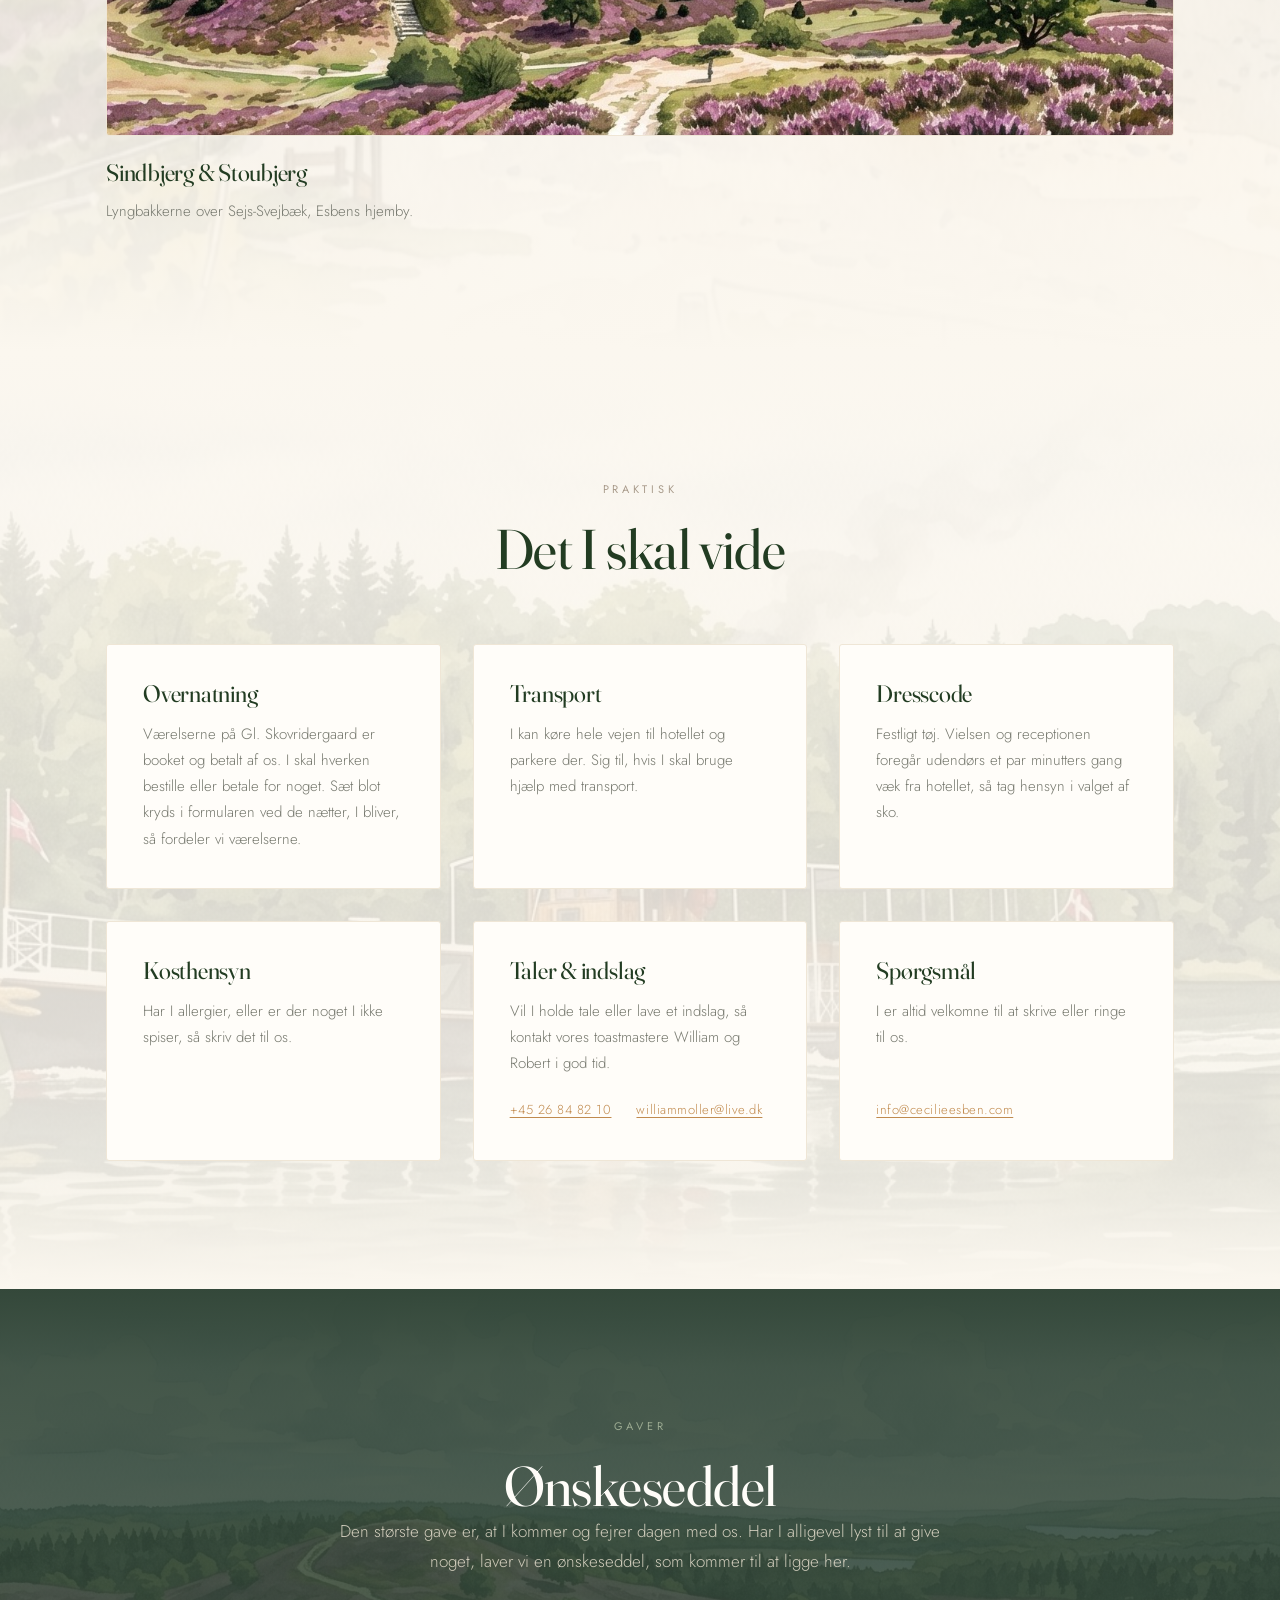
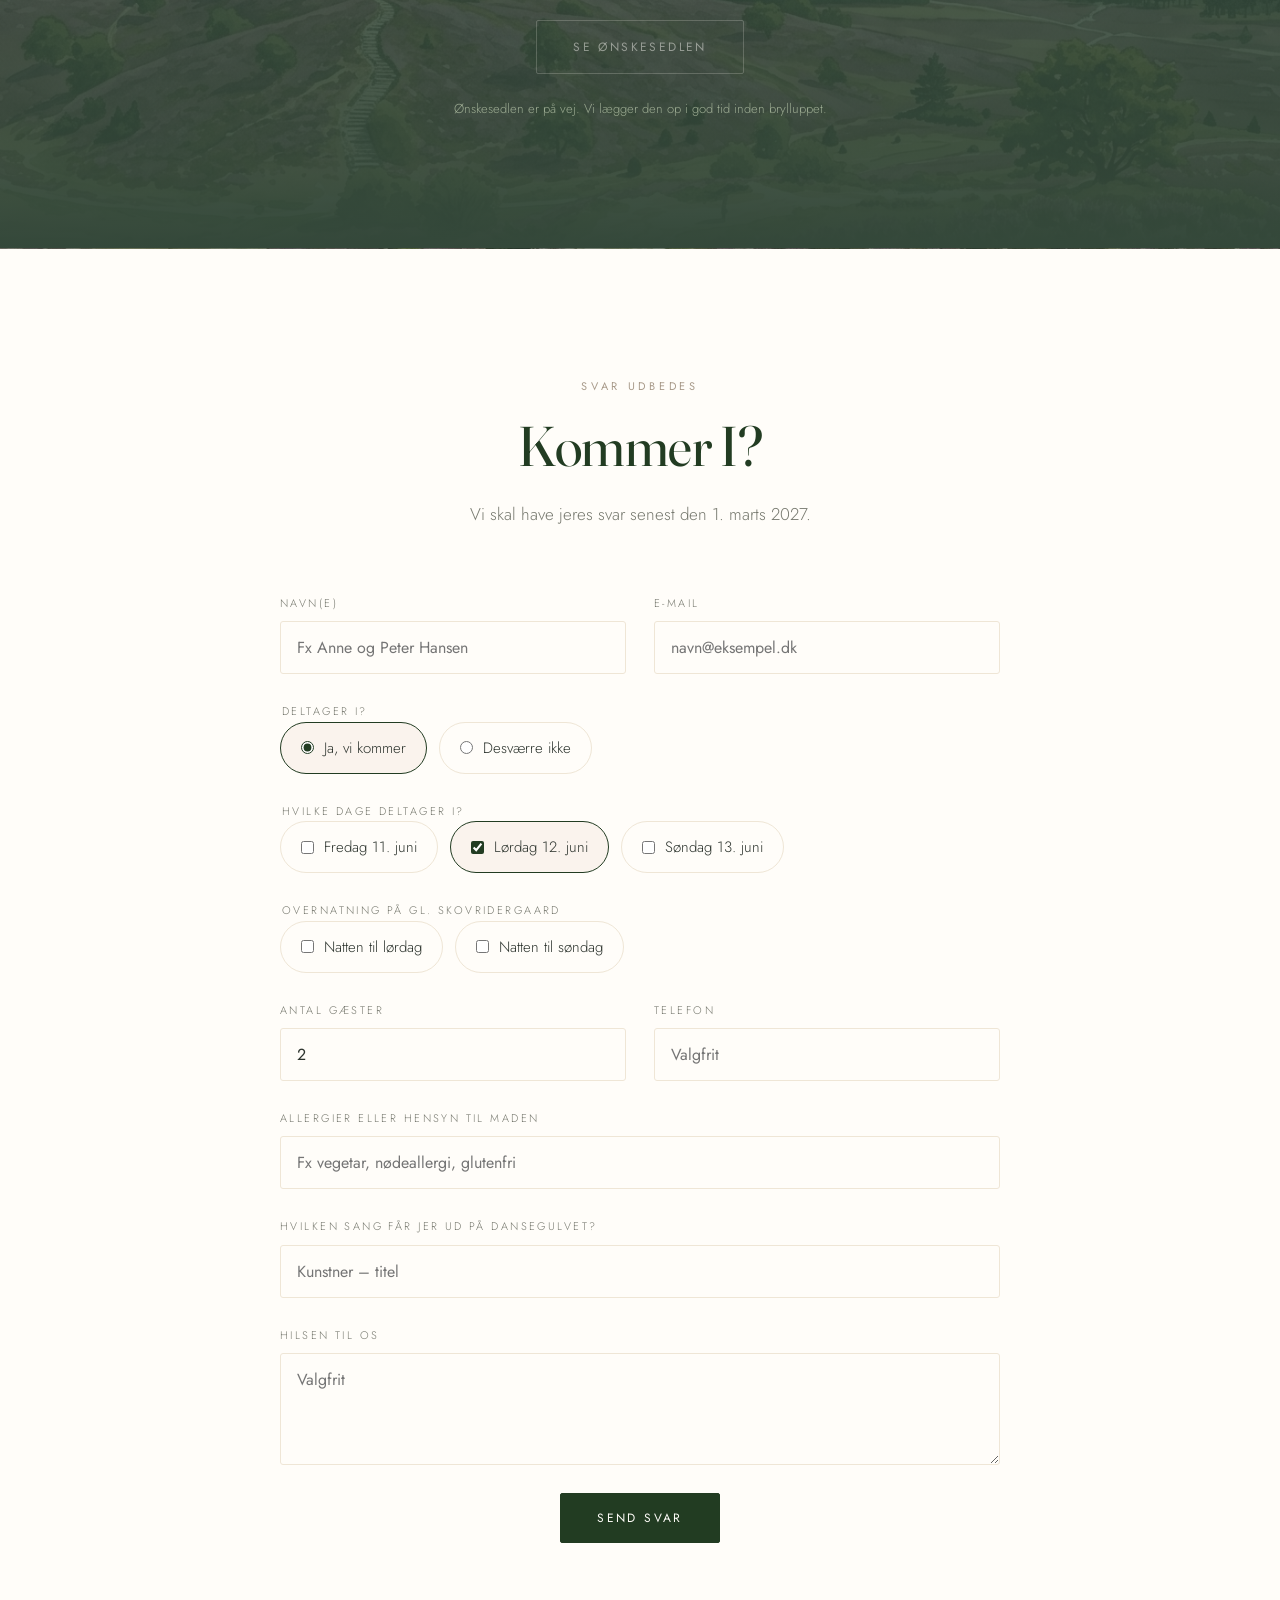
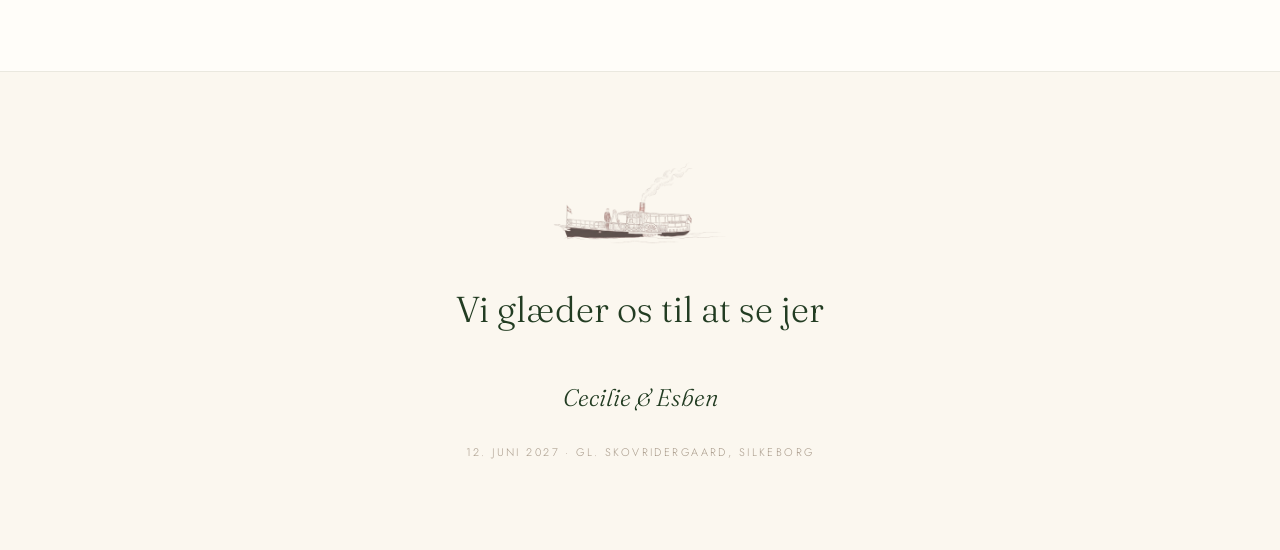
==== commit 4949f889: "Drop the rule under the names and bust the stylesheet cache The short brass rule under "Cecilie & Es" ====
--- a/index.html
+++ b/index.html
@@ -21,7 +21,7 @@
       href="https://fonts.googleapis.com/css2?family=Fraunces:ital,opsz,wght@0,9..144,300..600;1,9..144,300..600&family=Jost:ital,wght@0,300;0,400;0,500;1,300&display=swap"
       rel="stylesheet"
     />
-    <link rel="stylesheet" href="assets/css/style.css" />
+    <link rel="stylesheet" href="assets/css/style.css?v=2" />
   </head>
 
   <body data-title-key="meta.title" data-description-key="meta.description">
--- a/assets/css/style.css
+++ b/assets/css/style.css
@@ -1636,6 +1636,7 @@
 
 /* Centred in whatever is left between the two fixed groups. */
 .inv-front__mid {
+  position: relative;
   display: grid;
   justify-items: center;
   gap: calc(22 * var(--u));
@@ -1644,17 +1645,34 @@
 
 /*
  * The glow is the design's: the names sit over the one place the veil is thin,
- * and without it the water shows through the counters of the letters.
+ * and without it the water shows through the counters of the letters. It is a
+ * radial gradient rather than a text-shadow because Chrome prints blurred
+ * shadows as hard opaque boxes, which wrecked the PDF.
  */
+.inv-front__mid::before {
+  content: '';
+  position: absolute;
+  inset: -70% -24%;
+  background: radial-gradient(
+    ellipse at center,
+    rgba(251, 247, 239, 0.95) 0%,
+    rgba(251, 247, 239, 0.8) 30%,
+    rgba(251, 247, 239, 0.4) 55%,
+    rgba(251, 247, 239, 0) 72%
+  );
+  pointer-events: none;
+}
+
+.inv-front__names {
+  position: relative;
+}
+
 .inv-front__names {
   margin: 0;
   font-size: calc(53 * var(--u));
   font-weight: 500;
   line-height: 0.98;
   color: var(--f-ink);
-  text-shadow:
-    0 0 calc(26 * var(--u)) rgba(251, 247, 239, 0.95),
-    0 0 calc(60 * var(--u)) rgba(251, 247, 239, 0.8);
 }
 
 /* Fraunces sets the ampersand tighter than Cormorant did; the design has air
@@ -1663,13 +1681,6 @@
   margin-inline: calc(4 * var(--u));
   font-weight: 400;
   font-size: calc(46 * var(--u));
-}
-
-.inv-front__rule {
-  display: block;
-  width: calc(54 * var(--u));
-  height: calc(1 * var(--u));
-  background: var(--brass);
 }
 
 .inv-front__foot {
